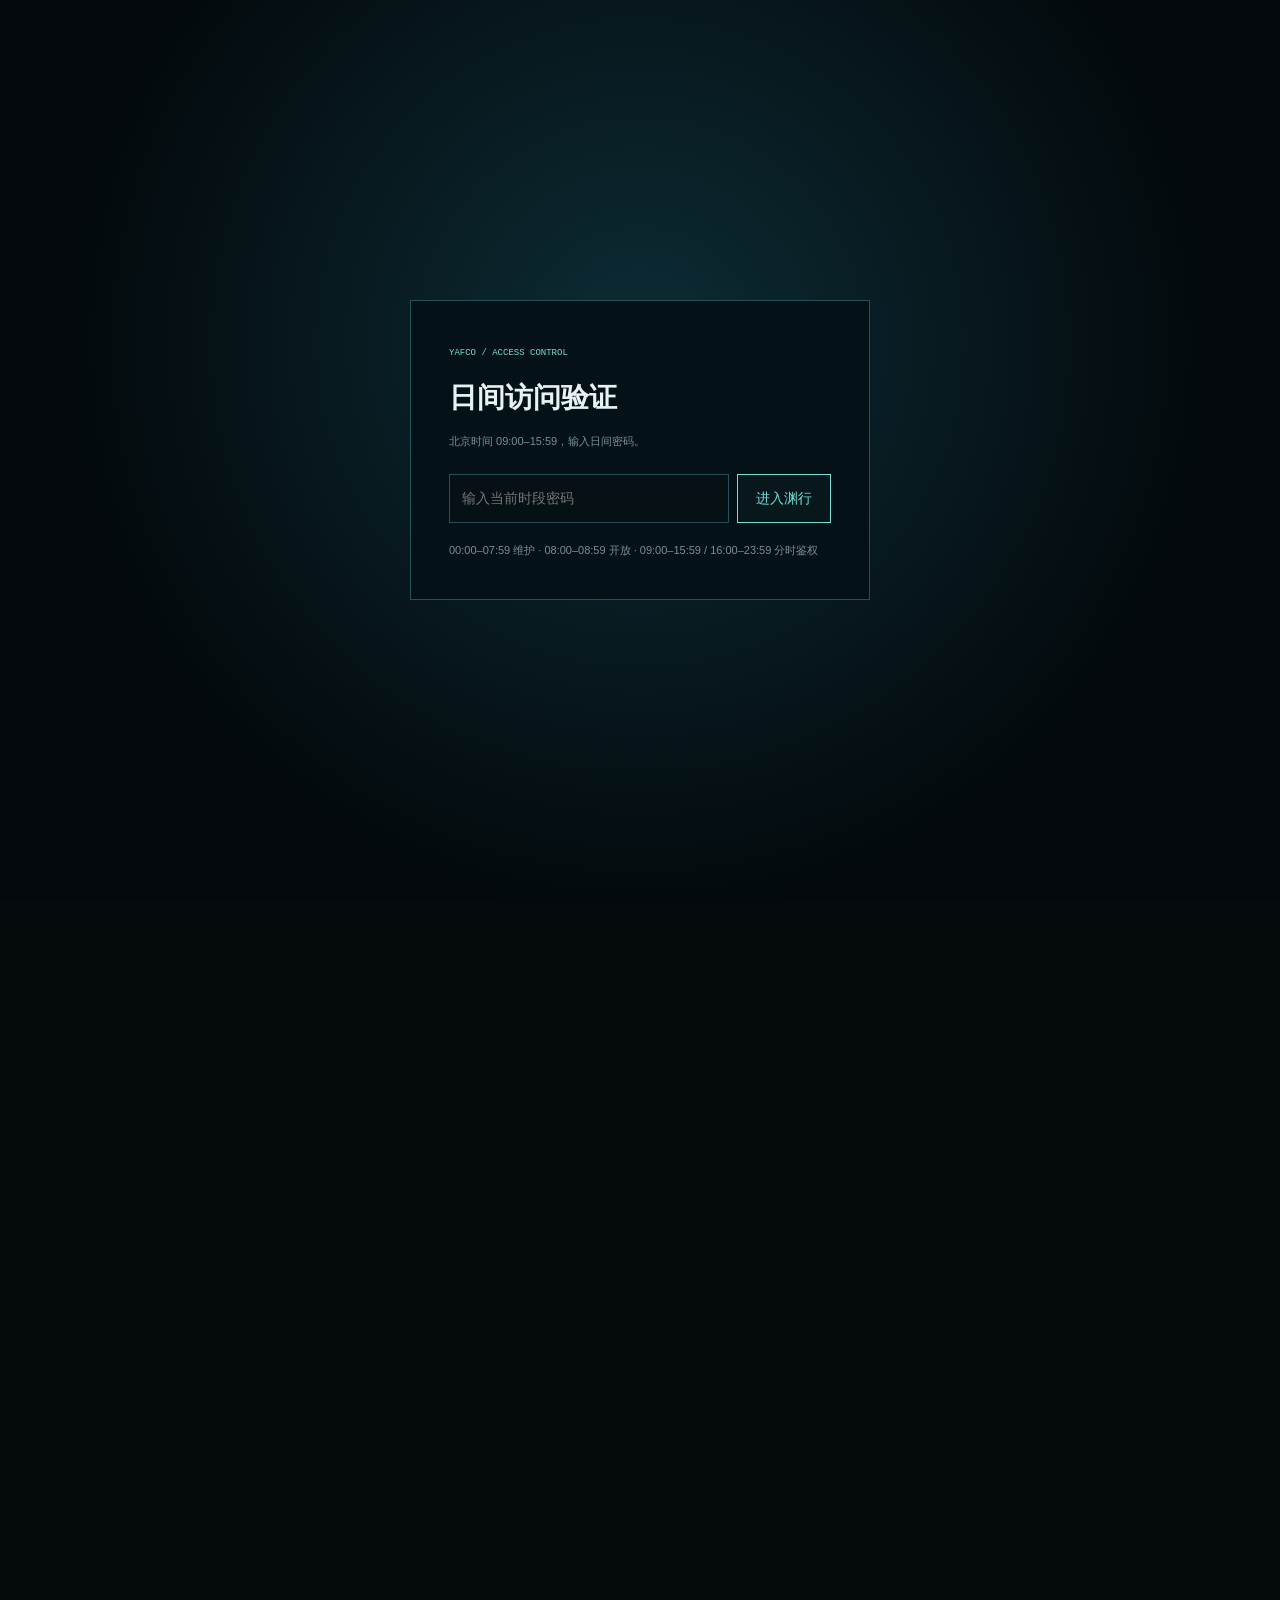
==== index.html @ 2656172b "新增海外MB升贴水折叠块(MB PREMIUM)" ====
<!doctype html>
<html lang="zh-CN">
<head>
  <meta charset="utf-8">
  <meta name="viewport" content="width=device-width, initial-scale=1, viewport-fit=cover">
  <meta name="theme-color" content="#071116">
  <meta name="mobile-web-app-capable" content="yes">
  <meta name="apple-mobile-web-app-capable" content="yes">
  <meta name="apple-mobile-web-app-status-bar-style" content="black-translucent">
  <meta name="apple-mobile-web-app-title" content="渊行">
  <meta name="robots" content="noindex,nofollow,noarchive,nosnippet,noimageindex">
  <meta name="referrer" content="no-referrer">
  <meta http-equiv="Content-Security-Policy" content="default-src 'self'; script-src 'self'; style-src 'self' 'unsafe-inline'; img-src 'self' data:; connect-src 'self'; object-src 'none'; base-uri 'none'; frame-ancestors 'none'; form-action 'self'; upgrade-insecure-requests">
  <meta name="description" content="全品种期货四框架技术决策平台：Ari 动量、缠论、MACD 多级别、江恩线。">
  <title>渊行 · 全品种期货四框架</title>
  <link rel="manifest" href="manifest.webmanifest">
  <link rel="icon" type="image/png" sizes="32x32" href="assets/favicon-32.png">
  <link rel="apple-touch-icon" sizes="180x180" href="assets/apple-touch-icon.png">
  <link rel="preload" href="assets/abyss-voyage-cover.png" as="image">
  <link rel="stylesheet" href="styles.css">
  <link rel="stylesheet" href="mobile.css">
  <link rel="stylesheet" href="styles.journal.css">
  <style>
    .data-badge{display:inline-flex;width:max-content;margin-top:10px;padding:3px 7px;border:1px solid;font:8px Consolas,monospace;letter-spacing:.08em}
    .data-badge.official{color:var(--green);border-color:rgba(71,193,146,.35)}
    .data-badge.proxy{color:var(--amber);border-color:rgba(219,186,107,.35)}
    .quality-warning{color:var(--amber)!important}
  </style>
</head>
<body>
  <section class="access-gate" id="accessGate" aria-live="polite">
    <div class="access-box">
      <span>YAFCO / ACCESS CONTROL</span>
      <h1 id="accessTitle">校验航行权限</h1>
      <p id="accessMessage">正在读取北京时间访问窗口……</p>
      <form id="accessForm" class="hidden" autocomplete="off"><input id="accessPassword" type="password" placeholder="输入当前时段密码" maxlength="32" required><button type="submit">进入渊行</button></form>
      <small id="accessSchedule">00:00–07:59 维护 · 08:00–08:59 开放 · 09:00–15:59 / 16:00–23:59 分时鉴权</small>
    </div>
  </section>
  <section class="cover" id="cover">
    <div class="cover-image"></div><div class="cover-vignette"></div><div class="cover-grid"></div>
    <nav class="cover-nav"><a class="identity" href="#cover"><i>Y</i><span>YAFCO / ABYSSAL NAVIGATION</span></a><div><span id="coverStatus">等待数据链路</span><span class="live-signal"></span></div></nav>
    <div class="cover-copy">
      <div class="archive-code">ARCHIVE // FTR-FOUR-FRAMEWORKS // 2026</div>
      <h1><span>渊行</span><small>全品种期货四框架决策平台</small></h1>
      <p>越过价格表面，向结构深处航行。<br>Ari 动量 · 缠论 · MACD 多级别 · 江恩线</p>
      <div class="cover-actions"><a class="enter-button" href="#market"><span>进入全市场雷达</span><b>↓</b></a><button id="coverRandom">随机探索一个品种</button></div>
    </div>
    
    <div class="cover-focus"><div class="cover-focus-title">今日重点关注 <em id="focusTime">—</em></div><div class="cover-focus-pool" id="focusPool"></div></div>
    <div class="depth-scale"><span>0m</span><i></i><span>−4,782m</span><i></i><span>ABYSS</span></div>
  </section>

  <main id="market">
    <header class="site-header">
      <a class="identity" href="#cover"><i><img src="assets/favicon-32.png" alt=""></i><span>渊行 / 期货四框架</span></a>
      <nav><a href="#radar">全市场雷达</a><a href="#detail">单品种档案</a><a href="#method">每周信息</a><a href="#" id="themeToggle" title="切换 深渊/手账 风格">🌿 手账风</a></nav>
      <div class="header-actions"><button class="acct-btn" id="acctBtn" type="button">登录 / 注册</button><button class="pos-btn hidden" id="posBtn" type="button">模拟持仓</button><button class="install-app hidden" id="installApp" type="button">安装 App</button><div class="header-state"><span class="live-signal"></span><b id="headerUpdated">载入中</b></div></div>
    </header>

    <section class="overview section" id="radar">
      <div class="section-kicker"><span>01</span><b>MARKET DESCENT RADAR</b></div>
      <div class="section-title"><div><h2>全市场下潜雷达</h2><p>77 个品种，同一把尺子扫描；强弱不是观点，是四框架共振后的相对位置。</p></div><div class="build-state" id="buildState">—</div></div>
      <div class="overview-grid">
        <article class="rank-panel bullish"><header><span>上行结构</span><b>共振最强</b></header><div id="bullRank" class="rank-list"></div></article>
        <article class="market-orbit"><div class="orbit-ring ring-a"></div><div class="orbit-ring ring-b"></div><div class="orbit-core"><span>市场中枢</span><b id="marketBalance">—</b><small id="marketBalanceText">计算中</small></div><div id="sectorDots"></div></article>
        <article class="rank-panel bearish"><header><span>下行结构</span><b>共振最弱</b></header><div id="bearRank" class="rank-list"></div></article>
      </div>
    </section>

    <section class="section" id="divlink">
      <div class="section-kicker"><span>02</span><b>EQUITY-COMMODITY LINKAGE</b></div>
      <details class="div-fold dark-panel" open><summary><span>EQUITY-COMMODITY</span><h3>股商联动热力图</h3><em id="divSummary">—</em></summary>
      <div class="div-chart" id="divChart"></div>
      <div class="div-board-head"><span>品种</span><span>商品20日</span><span>篮子20日</span><span>背离</span><span>读数</span></div>
      <div class="div-board" id="divBoard"></div></details>
    </section>
    <section class="scanner section" id="scanner">
      <div class="scanner-toolbar">
        <div class="search-box"><span>⌕</span><input id="searchInput" placeholder="搜索品种、代码、板块"></div>
        <div class="sector-filters" id="sectorFilters"></div>
        <label class="sort-select"><span>排序</span><select id="sortSelect"><option value="score-desc">共振由强到弱</option><option value="score-asc">共振由弱到强</option><option value="change-desc">涨幅由高到低</option><option value="change-asc">跌幅由高到低</option><option value="symbol">代码顺序</option></select></label>
      </div>
      <div class="scanner-summary"><span id="resultCount">—</span><div><button data-view="cards" class="active">卡片</button><button data-view="table">列表</button></div></div>
      <div id="productGrid" class="product-grid"></div>
      <div id="productTable" class="product-table hidden"></div>
    </section>

    <section class="detail section" id="detail">
      <div class="detail-empty" id="detailEmpty"><span>SELECT A NAVIGATION TARGET</span><h2>选择一个品种，打开深层结构档案</h2><p>从全市场雷达点击任意品种，查看四框架、K线、关键价位与双向条件。</p></div>
      <div class="detail-shell hidden" id="detailShell">
        <div class="detail-head">
          <div><div class="detail-code"><span id="detailSector">—</span><b id="detailContract">—</b></div><h2 id="detailName">—</h2><p id="detailSource">—</p></div>
          <div class="detail-price"><strong id="detailPrice">—</strong><span id="detailChange">—</span></div>
          <div class="detail-score"><span>四框架共振</span><b id="detailScore">—</b><em id="detailBias">—</em></div>
          <div class="paper-actions"><button id="paperLong" type="button">开模拟多</button><button id="paperShort" type="button">开模拟空</button></div><button class="close-detail" id="closeDetail">×</button>
        </div>
        <div class="detail-layout">
          <div class="detail-main">
            <article class="chart-panel dark-panel"><header><div><span>PRICE STRUCTURE</span><h3>价格结构航迹</h3></div><div class="chart-tabs" id="chartTabs"><button data-frame="W">周线</button><button data-frame="D" class="active">日线</button><button data-frame="60">60分钟</button><button data-frame="15">15分钟</button></div></header><div id="priceChart" class="price-chart"></div><div class="chart-legend"><span class="up">上涨</span><span class="down">下跌</span><span class="ma5">MA5</span><span class="ma20">MA20</span><span class="ma60">MA60</span></div></article>
            
            <article class="fundamental-card dark-panel hidden" id="fundamentalCard"><header><div><span>FUNDAMENTAL FOCUS</span><h3 id="fundamentalTitle">基本面主要矛盾</h3></div></header><p id="fundamentalThesis">—</p><div class="fund-body"><div class="fund-left"><div class="fundamental-metrics" id="fundamentalMetrics"></div></div><div class="fund-chart" id="fundChart"></div></div><a class="fundamental-link" id="fundamentalLink" href="#" target="_blank" rel="noopener">进入完整基本面框架 <b>↗</b></a></article>
            <details class="framework-fold dark-panel" id="frameworkFold"><summary><span>FOUR FRAMEWORKS</span><h3>四框架明细</h3><em class="fw-sum"><i>Ari <b id="fwAri">—</b></i><i>缠论 <b id="fwChan">—</b></i><i>MACD <b id="fwMacd">—</b></i><i>江恩 <b id="fwGann">—</b></i></em></summary><div class="framework-grid">
              <article class="framework-card" id="ariCard"><header><i>A</i><div><span>ARI MOMENTUM</span><h3>Ari 动量环境</h3></div><b id="ariTone">—</b></header><strong id="ariScore">—</strong><dl id="ariDetail"></dl></article>
              <article class="framework-card" id="chanCard"><header><i>缠</i><div><span>CHAN STRUCTURE</span><h3>缠论结构</h3></div><b id="chanTone">—</b></header><strong id="chanScore">—</strong><dl id="chanDetail"></dl></article>
              <article class="framework-card" id="macdCard"><header><i>M</i><div><span>MULTI-TIMEFRAME</span><h3>MACD 多级别</h3></div><b id="macdTone">—</b></header><strong id="macdScore">—</strong><dl id="macdDetail"></dl></article>
              <article class="framework-card" id="gannCard"><header><i>江</i><div><span>GANN NAVIGATION</span><h3>江恩线</h3></div><b id="gannTone">—</b></header><strong id="gannScore">—</strong><dl id="gannDetail"></dl></article>
            </div></details>
            <details class="equity-fold dark-panel" id="equityFold"><summary><span>EQUITY LINKAGE</span><h3>相关权益联动</h3><em id="equitySummary">—</em></summary><div id="equityBody"></div></details>
            <details class="survey-fold equity-fold dark-panel" id="surveyFold"><summary><span>FIELD SURVEY</span><h3>最新调研纪要及矛盾整理</h3><em id="surveySummary">—</em></summary><div id="surveyBody"></div></details>
            <details class="survey-fold equity-fold dark-panel" id="crossInsightFold"><summary><span>CROSS ASSET</span><h3>跨品种思考</h3><em id="crossInsightSummary">—</em></summary><div id="crossInsightBody"></div></details>
            <details class="survey-fold equity-fold dark-panel" id="premiumFold"><summary><span>MB PREMIUM</span><h3>海外MB升贴水</h3><em id="premiumSummary">—</em></summary><div id="premiumBody"></div></details>
            <details class="essay-fold dark-panel" id="essayFold"><summary><span>RUMOR MILL</span><h3>相关流言</h3><em id="essaySummary">—</em></summary><div id="essayBody"></div></details>
          </div>
          <aside class="decision-rail">
            <article class="strategy-switch dark-panel"><header><div><span>STRATEGY TIMEFRAME</span><h3 id="strategyHorizon">日线 · 波段</h3></div><small id="strategyQuality">默认日线</small></header><div class="chart-tabs" id="strategyTabs"><button data-frame="W">周线</button><button data-frame="D" class="active">日线</button><button data-frame="60">60分钟</button><button data-frame="15">15分钟</button></div></article>
            <article class="left-candidate dark-panel"><header><div><span>LEFT-SIDE WATCHLIST</span><h3>左侧备选机会</h3></div><small>候选 ≠ 确认</small></header><div class="left-candidate-grid"><section class="left-long"><b id="leftLongPriority">—</b><h4>支撑带试多</h4><strong id="leftLongZone">—</strong><p id="leftLongTrigger">—</p><dl id="leftLongDetail"></dl></section><section class="left-short"><b id="leftShortPriority">—</b><h4>压力带试空</h4><strong id="leftShortZone">—</strong><p id="leftShortTrigger">—</p><dl id="leftShortDetail"></dl></section></div><footer>仅在区间出现反转证据后轻仓试错，单笔风险不超过右侧确认仓位的 1/3。</footer></article>
            <details class="decision-card long-card route-fold"><summary><span class="route-tag">LONG ROUTE</span><b id="longPriority" class="route-pri">—</b><h3>做多航线</h3><p id="longTrigger">—</p></summary><dl id="longDetail"></dl><small id="longConfirm">—</small></details>
            <details class="decision-card short-card route-fold"><summary><span class="route-tag">SHORT ROUTE</span><b id="shortPriority" class="route-pri">—</b><h3>做空航线</h3><p id="shortTrigger">—</p></summary><dl id="shortDetail"></dl><small id="shortConfirm">—</small></details>
            
            <article class="levels-card dark-panel"><header><span>DEPTH MARKERS</span><h3>关键深度标尺</h3></header><div id="levelMap"></div></article>
            <article class="truth-card dark-panel"><header><span>SEAT WATCH</span><h3>持仓分析</h3></header><div id="seatRows"></div><div id="seatVol" class="seat-vol">—</div><p class="seat-note" id="truthNote">—</p></article>
          </aside>
        </div>
      </div>
    </section>

    <section class="method section" id="method"><div class="section-kicker"><span>03</span><b>WEEKLY SCAN · 每周信息扫描</b></div><div class="section-title"><div><h2>近一周市场信息与小作文</h2><p>来自目录树数据源网站与公开检索的每周精选；点击卡片看原文。</p></div><div class="build-state" id="newsTime">—</div></div><div class="news-grid" id="newsGrid"></div><div class="provenance"><p>数据由知几「观」API 提供，GitHub Actions 构建为静态快照。密钥只存在于仓库 Secret，不进入浏览器或发布文件。</p><p>当前接口没有交易所会员席位排名：网站明确留空，绝不生成模拟席位。程序化技术分析属于概率信号，不构成投资建议。</p></div></section>
    <section class="macro section" id="macro"><div class="section-kicker"><span>04</span><b>LATEST MACRO RELEASE</b></div><div class="section-title"><div><h2>宏观落地快报</h2><p>只保留当前最新、最重要的一条数据或新闻。</p></div><div class="build-state" id="macroTime">—</div></div><article class="macro-card dark-panel"><header><div><span id="macroStance">—</span><h3 id="macroTitle">载入中</h3></div><small id="macroVerify">—</small></header><p id="macroConclusion">—</p><div class="macro-metrics" id="macroMetrics"></div><div class="macro-grid"><section><h4>资产传导</h4><div id="macroTransmission"></div></section><section><h4>下一验证节点</h4><div id="macroNext"></div></section></div><footer id="macroSources"></footer></article></section>
  </main>
  <footer><a class="identity" href="#cover"><i>Y</i><span>渊行 / ABYSSAL NAVIGATION</span></a><p>越过价格表面，向结构深处航行。</p><span id="footerUpdated">—</span></footer>
  <div class="loading-screen" id="loadingScreen"><div class="sonar"><i></i></div><span>建立全市场数据链路</span></div>
  <div class="toast" id="toast"></div>
  <nav class="mobile-nav" aria-label="手机端主导航"><a href="#radar"><span>⌁</span><b>雷达</b></a><a href="#scanner"><span>⌕</span><b>品种</b></a><a href="#detail"><span>◇</span><b>档案</b></a><a href="#method"><span>四</span><b>框架</b></a></nav>
  <div class="acct-modal hidden" id="acctModal"><div class="acct-box">
<h3>手机号登录 / 注册</h3><p>未注册的手机号将自动创建账号</p>
<input id="acctPhone" placeholder="手机号" maxlength="11" inputmode="numeric">
<input id="acctPass" type="password" placeholder="密码（至少 6 位）" maxlength="32">
<input id="acctName" placeholder="昵称（注册时填，可留空）" maxlength="24">
<div class="acct-err" id="acctError"></div>
<div class="acct-actions"><button id="acctEnter" type="button">进入</button><button id="acctCancel" type="button">取消</button></div>
<small>已有账户的用户名密码体系与访问时段门禁互相独立。</small>
<button class="acct-logout" id="acctLogoutBtn" type="button">退出当前账号</button>
</div></div>
<div class="pos-panel hidden" id="posPanel"><header><h3>模拟持仓</h3><button id="posClose" type="button">×</button></header><div id="posBody"></div></div>
<script src="auth.js"></script>
<script src="account.js"></script>
  <script src="app.js"></script>
</body>
</html>
---- styles.css ----
:root{--abyss:#050a0d;--deep:#071116;--panel:#0b181e;--panel2:#0e2027;--line:#17333d;--line2:#24505a;--text:#e8f2f2;--muted:#789198;--cyan:#71ddd5;--cyan2:#22a9a5;--ice:#b9fff4;--amber:#dfb364;--red:#e5676f;--green:#57d6a5;--blue:#63a9c4;--shadow:0 20px 70px rgba(0,0,0,.42)}
*{box-sizing:border-box}html{scroll-behavior:smooth}body{margin:0;background:var(--abyss);color:var(--text);font:14px/1.65 "Microsoft YaHei","PingFang SC",Arial,sans-serif;overflow-x:hidden}button,input,select{font:inherit}button,a{color:inherit}a{text-decoration:none}.hidden{display:none!important}
.cover{position:relative;height:100vh;min-height:700px;isolation:isolate;overflow:hidden;background:#061015}.cover-image{position:absolute;inset:0;z-index:-4;background:url("assets/abyss-voyage-cover.png") center/cover no-repeat;transform:scale(1.015)}.cover-vignette{position:absolute;inset:0;z-index:-3;background:linear-gradient(90deg,rgba(2,7,10,.9) 0%,rgba(2,7,10,.6) 36%,rgba(2,7,10,.08) 70%),linear-gradient(0deg,rgba(3,9,12,.95),transparent 42%),radial-gradient(circle at 72% 45%,transparent 0,rgba(0,7,10,.14) 48%,rgba(0,3,5,.58) 100%)}.cover-grid{position:absolute;inset:0;z-index:-2;opacity:.18;background-image:linear-gradient(rgba(113,221,213,.12) 1px,transparent 1px),linear-gradient(90deg,rgba(113,221,213,.08) 1px,transparent 1px);background-size:80px 80px;mask-image:linear-gradient(90deg,#000,transparent 72%)}.cover-grid:after{content:"";position:absolute;left:4.4vw;top:17vh;width:1px;height:56vh;background:linear-gradient(transparent,var(--cyan),transparent);box-shadow:12vw 0 rgba(113,221,213,.12),24vw 0 rgba(113,221,213,.08)}
.cover-nav,.site-header{height:74px;display:flex;align-items:center;justify-content:space-between;padding:0 clamp(24px,4.4vw,76px);border-bottom:1px solid rgba(113,221,213,.18);letter-spacing:.08em}.cover-nav{position:absolute;left:0;right:0;top:0}.identity{display:flex;align-items:center;gap:11px;font-size:11px;color:#b4c6c8}.identity i{display:grid;place-items:center;width:31px;height:31px;border:1px solid var(--cyan);font-style:normal;font-weight:900;color:var(--cyan);clip-path:polygon(12% 0,100% 0,100% 88%,88% 100%,0 100%,0 12%)}.cover-nav>div{display:flex;align-items:center;gap:10px;color:#9ab2b7;font-size:11px}.live-signal{display:inline-block;width:7px;height:7px;border-radius:50%;background:var(--cyan);box-shadow:0 0 0 4px rgba(113,221,213,.1),0 0 16px var(--cyan);animation:pulse 2s infinite}@keyframes pulse{50%{opacity:.45;box-shadow:0 0 0 8px transparent}}
.cover-copy{position:absolute;left:clamp(24px,7.5vw,130px);top:50%;transform:translateY(-47%);max-width:680px}.archive-code{display:flex;align-items:center;gap:12px;color:var(--cyan);font:11px/1.4 Consolas,monospace;letter-spacing:.16em}.archive-code:before{content:"";width:42px;height:1px;background:var(--cyan)}.cover-copy h1{margin:22px 0 18px;display:flex;flex-direction:column}.cover-copy h1>span{font:700 clamp(74px,9.3vw,158px)/.9 "Microsoft YaHei";letter-spacing:.08em;text-shadow:0 4px 35px rgba(0,0,0,.7)}.cover-copy h1 small{margin-top:18px;font-size:clamp(18px,2vw,31px);font-weight:300;letter-spacing:.22em;color:#d6e7e8}.cover-copy p{font-size:15px;color:#a3b8bc;letter-spacing:.12em}.cover-actions{display:flex;gap:12px;margin-top:35px}.enter-button,.cover-actions button{height:48px;padding:0 21px;border:1px solid rgba(113,221,213,.55);background:rgba(7,23,28,.52);backdrop-filter:blur(8px);cursor:pointer}.enter-button{display:flex;align-items:center;gap:34px;color:var(--ice);clip-path:polygon(0 0,calc(100% - 13px) 0,100% 13px,100% 100%,0 100%)}.enter-button b{font-size:18px;color:var(--cyan)}.cover-actions button{color:#8fa7ab;border-color:rgba(120,145,152,.35)}.cover-actions button:hover,.enter-button:hover{background:rgba(22,69,76,.44);color:#fff}
.cover-meta{position:absolute;left:clamp(24px,4.4vw,76px);right:clamp(24px,4.4vw,76px);bottom:31px;display:flex;gap:1px;border-top:1px solid rgba(113,221,213,.17)}.cover-meta div{min-width:150px;padding:15px 30px 0 0}.cover-meta span{display:block;color:#647c82;font:10px Consolas,monospace;letter-spacing:.1em}.cover-meta b{color:#b8ced0;font-size:13px}.depth-scale{position:absolute;right:24px;top:25%;height:48%;display:flex;flex-direction:column;align-items:center;justify-content:space-between;color:#668087;font:9px Consolas,monospace;writing-mode:vertical-rl}.depth-scale i{width:1px;flex:1;margin:9px 0;background:linear-gradient(var(--cyan),rgba(113,221,213,.08))}
main{position:relative;background:radial-gradient(circle at 50% 0,#0b2027 0,#061014 28%,#050a0d 64%)}.site-header{position:sticky;top:0;z-index:20;height:64px;background:rgba(5,12,15,.86);backdrop-filter:blur(16px);padding:0 clamp(18px,3.5vw,60px)}.site-header nav{display:flex;height:100%;gap:35px}.site-header nav a{display:flex;align-items:center;color:#789197;font-size:11px;letter-spacing:.08em;border-bottom:1px solid transparent}.site-header nav a:hover{color:var(--cyan);border-bottom-color:var(--cyan)}.header-state{display:flex;align-items:center;gap:9px;color:#6d858b;font-size:10px}.section{max-width:1760px;margin:auto;padding:90px clamp(20px,4.3vw,74px)}.section-kicker{display:flex;align-items:center;gap:12px;color:var(--cyan);font:10px Consolas,monospace;letter-spacing:.18em}.section-kicker span{display:grid;place-items:center;width:29px;height:24px;border:1px solid var(--line2)}.section-title{display:flex;justify-content:space-between;align-items:flex-end;margin:18px 0 34px}.section-title h2{margin:0 0 7px;font-size:clamp(28px,3.2vw,50px);font-weight:400;letter-spacing:.08em}.section-title p{margin:0;color:var(--muted)}.build-state{color:#70878d;font:10px/1.5 Consolas,monospace;text-align:right}
.overview-grid{display:grid;grid-template-columns:minmax(240px,1fr) minmax(300px,1.3fr) minmax(240px,1fr);gap:18px;align-items:stretch}.rank-panel,.dark-panel{border:1px solid var(--line);background:linear-gradient(150deg,rgba(12,29,35,.95),rgba(5,14,18,.92));box-shadow:var(--shadow)}.rank-panel{min-height:360px;padding:20px}.rank-panel header{display:flex;justify-content:space-between;border-bottom:1px solid var(--line);padding-bottom:13px;margin-bottom:8px}.rank-panel header span{font-size:17px}.rank-panel header b{font:9px Consolas,monospace;color:var(--muted);letter-spacing:.13em}.bullish header span{color:var(--green)}.bearish header span{color:var(--red)}.rank-item{display:grid;grid-template-columns:32px 1fr auto;gap:10px;align-items:center;padding:12px 3px;border-bottom:1px solid rgba(23,51,61,.58);cursor:pointer}.rank-item:hover{background:rgba(113,221,213,.04)}.rank-item>i{font:italic 12px Georgia;color:#536c72}.rank-item b{font-size:13px}.rank-item small{display:block;color:var(--muted);font-size:9px}.rank-item>span{font:700 15px Consolas,monospace}.market-orbit{position:relative;display:grid;place-items:center;min-height:360px;overflow:hidden;border:1px solid rgba(36,80,90,.6);background:radial-gradient(circle,#0c2730 0,#07151a 42%,#061014 70%)}.market-orbit:after,.market-orbit:before{content:"";position:absolute;inset:50% auto auto 0;width:100%;height:1px;background:rgba(113,221,213,.08)}.market-orbit:before{transform:rotate(90deg)}.orbit-ring{position:absolute;border:1px solid rgba(113,221,213,.15);border-radius:50%}.ring-a{width:290px;height:290px}.ring-b{width:190px;height:190px;border-style:dashed;animation:rotate 30s linear infinite}@keyframes rotate{to{transform:rotate(360deg)}}.orbit-core{position:relative;z-index:2;display:flex;flex-direction:column;align-items:center}.orbit-core span,.orbit-core small{color:var(--muted);font:9px Consolas,monospace;letter-spacing:.12em}.orbit-core b{font:400 45px/1.2 Consolas;color:var(--ice)}.sector-dot{position:absolute;z-index:3;width:8px;height:8px;border:1px solid var(--cyan);background:#071419;border-radius:50%;box-shadow:0 0 10px rgba(113,221,213,.45)}.sector-dot span{position:absolute;left:13px;top:-5px;white-space:nowrap;color:#6f898e;font:9px Consolas,monospace}
.scanner{padding-top:10px}.scanner-toolbar{display:flex;gap:12px;align-items:center;padding:14px;border:1px solid var(--line);background:#071419;position:sticky;top:76px;z-index:12}.search-box{display:flex;align-items:center;gap:8px;width:min(310px,28vw);padding:0 11px;border-right:1px solid var(--line)}.search-box span{color:var(--cyan);font-size:20px}.search-box input{width:100%;height:36px;border:0;outline:0;background:transparent;color:var(--text)}.sector-filters{display:flex;gap:5px;flex-wrap:wrap;flex:1}.sector-filters button,.scanner-summary button,.chart-tabs button{border:1px solid transparent;background:transparent;color:#6f858b;padding:6px 10px;cursor:pointer;font-size:11px}.sector-filters button.active,.sector-filters button:hover,.scanner-summary button.active,.chart-tabs button.active{border-color:var(--line2);color:var(--cyan);background:rgba(113,221,213,.05)}.sort-select{display:flex;align-items:center;gap:7px;color:var(--muted);font-size:10px}.sort-select select{height:34px;background:#09191e;color:#bfd0d2;border:1px solid var(--line);padding:0 8px;outline:0}.scanner-summary{display:flex;justify-content:space-between;align-items:center;color:#738a90;padding:17px 2px 10px}.product-grid{display:grid;grid-template-columns:repeat(6,minmax(160px,1fr));gap:8px}.product-card{position:relative;min-height:168px;padding:15px;border:1px solid var(--line);background:linear-gradient(150deg,#0b1a20,#071217);cursor:pointer;overflow:hidden;transition:.2s}.product-card:before{content:"";position:absolute;left:0;top:0;width:2px;height:100%;background:#526f76}.product-card.up:before{background:var(--green)}.product-card.down:before{background:var(--red)}.product-card:hover{transform:translateY(-3px);border-color:#2d6570;background:#0d2027;box-shadow:0 12px 32px rgba(0,0,0,.32)}.product-card header{display:flex;justify-content:space-between}.product-card header b{font-size:20px;letter-spacing:.04em}.product-card header span{color:#5e777d;font:9px Consolas,monospace}.product-card h3{margin:14px 0 2px;font-size:14px}.product-card .price{display:flex;align-items:baseline;justify-content:space-between}.product-card .price b{font:18px Consolas,monospace}.product-card .price span{font:11px Consolas,monospace}.product-card footer{position:absolute;left:15px;right:15px;bottom:12px;display:flex;justify-content:space-between;padding-top:8px;border-top:1px solid rgba(23,51,61,.6);color:#6d858a;font-size:9px}.product-card footer b{font:14px Consolas,monospace}.product-table{border:1px solid var(--line)}.table-row{display:grid;grid-template-columns:70px 1.3fr 1fr 1fr 1fr 1fr 1fr;gap:10px;align-items:center;min-height:46px;padding:0 14px;border-bottom:1px solid rgba(23,51,61,.58);cursor:pointer;font-size:11px}.table-row:hover{background:#0b1c22}.table-head{color:#61797f;background:#081419;cursor:default}.table-row b{font-size:12px}.tone-up{color:var(--green)!important}.tone-down{color:var(--red)!important}.tone-neutral{color:var(--amber)!important}
.detail{padding-top:80px}.detail-empty{min-height:330px;display:flex;flex-direction:column;align-items:center;justify-content:center;border:1px dashed var(--line2);background:radial-gradient(circle at center,rgba(14,45,52,.45),rgba(5,12,15,.3));text-align:center}.detail-empty>span{color:var(--cyan);font:10px Consolas,monospace;letter-spacing:.18em}.detail-empty h2{font-size:28px;font-weight:400;margin:14px 0 5px}.detail-empty p{color:var(--muted)}.detail-shell{border-top:1px solid var(--line2)}.detail-head{position:relative;display:grid;grid-template-columns:1fr auto auto;gap:38px;align-items:center;padding:26px 38px;background:#08151a;border:1px solid var(--line);border-top:0}.detail-code{display:flex;gap:8px;color:#769096;font:9px Consolas,monospace;letter-spacing:.08em}.detail-code b{color:var(--cyan)}.detail-head h2{font-size:32px;margin:6px 0 0;font-weight:400}.detail-head p{color:#627b81;font-size:10px}.detail-price{display:flex;flex-direction:column;align-items:flex-end}.detail-price strong{font:36px Consolas,monospace}.detail-price span{font:13px Consolas,monospace}.detail-score{min-width:130px;padding-left:25px;border-left:1px solid var(--line)}.detail-score span{display:block;color:var(--muted);font-size:9px}.detail-score b{font:30px Consolas,monospace}.detail-score em{display:block;font-style:normal}.close-detail{position:absolute;right:8px;top:7px;border:0;background:transparent;color:#547078;font-size:22px;cursor:pointer}.detail-layout{display:grid;grid-template-columns:minmax(0,1.6fr) minmax(350px,.65fr);gap:10px;margin-top:10px}.detail-main,.decision-rail{display:flex;flex-direction:column;gap:10px}.chart-panel{padding:17px}.chart-panel>header,.levels-card header,.truth-card header{display:flex;justify-content:space-between;align-items:center;margin-bottom:12px}.chart-panel header span,.levels-card header span,.truth-card header span,.framework-card header span,.decision-card header span{color:#5f7c82;font:8px Consolas,monospace;letter-spacing:.14em}.chart-panel h3,.levels-card h3,.truth-card h3{margin:2px 0 0;font-size:15px}.price-chart{height:420px;background:#061116;border:1px solid #112a32}.price-chart svg{width:100%;height:100%;display:block}.chart-legend{display:flex;gap:18px;justify-content:center;margin-top:9px;font-size:9px}.chart-legend span:before{content:"";display:inline-block;width:16px;height:2px;background:currentColor;margin-right:5px;vertical-align:middle}.chart-legend .ma5{color:#dbba6b}.chart-legend .ma20{color:#63a9c4}.chart-legend .ma60{color:#9b86bc}.framework-grid{display:grid;grid-template-columns:1fr 1fr;gap:10px}.framework-card{position:relative;padding:16px;background:#08161b;border:1px solid var(--line);min-height:220px}.framework-card:after{content:"";position:absolute;top:0;left:0;width:42%;height:1px;background:var(--cyan)}.framework-card header{display:flex;gap:10px;align-items:center}.framework-card header i{display:grid;place-items:center;width:34px;height:34px;border:1px solid var(--line2);font-style:normal;color:var(--cyan)}.framework-card header h3{margin:1px 0 0;font-size:14px}.framework-card header>b{margin-left:auto;font-size:10px}.framework-card>strong{display:block;margin:14px 0 10px;font:28px Consolas,monospace}.framework-card dl,.decision-card dl{display:grid;grid-template-columns:auto 1fr;gap:5px 12px;margin:0;font-size:10px}.framework-card dt,.decision-card dt{color:#688087}.framework-card dd,.decision-card dd{margin:0;text-align:right}.decision-card,.levels-card,.truth-card{padding:18px;border:1px solid var(--line);background:#08161b}.decision-card header{display:flex;justify-content:space-between}.decision-card h3{font-size:20px;margin:13px 0 7px}.decision-card>p{font-weight:700;padding:10px;background:#061116;border-left:2px solid currentColor}.decision-card small{display:block;color:var(--amber);margin-top:12px}.long-card{color:var(--green)}.long-card dl,.long-card h3,.short-card dl,.short-card h3{color:var(--text)}.short-card{color:var(--red)}.level-item{display:grid;grid-template-columns:48px 1fr 84px;gap:8px;align-items:center;margin:9px 0;color:#688187;font-size:9px}.level-track{height:3px;background:#15323a}.level-track i{display:block;height:100%;background:var(--cyan)}.level-item b{text-align:right;color:#c4d8da;font:12px Consolas,monospace}.truth-card>p{padding:10px;border:1px dashed #254751;color:#6e898e;font-size:10px}.truth-card>div{display:flex;justify-content:space-between;border-top:1px solid var(--line);padding:8px 0;font-size:10px}.truth-card>div b{font:12px Consolas,monospace}
.method{border-top:1px solid var(--line);border-bottom:1px solid var(--line);background:#061014}.method-grid{display:grid;grid-template-columns:repeat(4,1fr);gap:1px;margin-top:26px;background:var(--line)}.method-grid article{min-height:230px;padding:26px;background:#08161b}.method-grid span{color:var(--cyan);font:9px Consolas,monospace}.method-grid h3{font-size:17px;margin:19px 0 11px}.method-grid p{color:#799096;font-size:11px}.provenance{display:grid;grid-template-columns:1fr 1fr;gap:35px;margin-top:26px;color:#637c82;font-size:10px}body>footer{display:flex;align-items:center;justify-content:space-between;min-height:120px;padding:0 clamp(20px,4.3vw,74px);color:#566d72;font-size:10px}body>footer p{letter-spacing:.13em}.loading-screen{position:fixed;inset:0;z-index:100;display:flex;flex-direction:column;align-items:center;justify-content:center;background:#040a0c;transition:.7s}.loading-screen.done{opacity:0;pointer-events:none}.sonar{display:grid;place-items:center;width:90px;height:90px;border:1px solid var(--line2);border-radius:50%;margin-bottom:17px}.sonar:before,.sonar:after{content:"";position:absolute;width:50px;height:50px;border:1px solid rgba(113,221,213,.25);border-radius:50%;animation:sonar 2s infinite}.sonar:after{animation-delay:1s}.sonar i{width:6px;height:6px;border-radius:50%;background:var(--cyan);box-shadow:0 0 16px var(--cyan)}@keyframes sonar{to{width:140px;height:140px;opacity:0}}.loading-screen>span{color:#6f888e;font:9px Consolas,monospace;letter-spacing:.16em}.toast{position:fixed;z-index:90;right:25px;bottom:25px;max-width:390px;padding:12px 16px;background:#0c2026;border:1px solid var(--line2);color:#b7cbce;box-shadow:var(--shadow);opacity:0;transform:translateY(18px);transition:.2s;pointer-events:none}.toast.show{opacity:1;transform:none}
@media(max-width:1320px){.product-grid{grid-template-columns:repeat(4,1fr)}.overview-grid{grid-template-columns:1fr 1fr}.market-orbit{grid-row:1/3;grid-column:2}.detail-layout{grid-template-columns:1fr}.decision-rail{display:grid;grid-template-columns:1fr 1fr}.method-grid{grid-template-columns:1fr 1fr}}
@media(max-width:800px){.cover-copy{top:43%;left:24px;right:24px}.cover-copy h1>span{font-size:70px}.cover-copy h1 small{font-size:16px;letter-spacing:.1em}.cover-actions{flex-direction:column;align-items:flex-start}.cover-meta{gap:15px}.cover-meta div{min-width:auto;padding-right:0}.depth-scale,.site-header nav{display:none}.site-header{padding:0 16px}.section{padding:65px 14px}.section-title{align-items:flex-start;flex-direction:column}.overview-grid{display:flex;flex-direction:column}.market-orbit{min-height:300px}.scanner-toolbar{position:static;flex-direction:column;align-items:stretch}.search-box{width:100%;border:0;border-bottom:1px solid var(--line)}.sort-select{justify-content:space-between}.product-grid{grid-template-columns:1fr 1fr}.framework-grid,.decision-rail,.method-grid,.provenance{grid-template-columns:1fr}.detail-head{grid-template-columns:1fr 1fr;padding:20px}.detail-head>div:first-child{grid-column:1/-1}.detail-score{padding-left:12px}.price-chart{height:320px}.table-row{grid-template-columns:58px 1fr 1fr 1fr}.table-row>*:nth-child(n+5){display:none}body>footer{flex-direction:column;justify-content:center;gap:10px;text-align:center}}
@media(max-width:480px){.product-grid{grid-template-columns:1fr}.cover-meta div:nth-child(3){display:none}.cover-actions button{display:none}.overview{padding-top:55px}.detail-head{display:flex;flex-direction:column;align-items:flex-start}.detail-price{align-items:flex-start}.detail-score{border:0;padding:0}.framework-grid{display:flex;flex-direction:column}}
.fundamental-card{padding:18px}.fundamental-card header span{color:#5f7c82;font:8px Consolas,monospace;letter-spacing:.14em}.fundamental-card h3{margin:2px 0 0;font-size:15px}.fundamental-card>p{margin:14px 0;padding:11px 12px;border-left:2px solid var(--cyan);background:#061116;color:#d9e7e8;font-size:12px}.fundamental-metrics{display:grid;gap:1px;background:var(--line)}.fundamental-metric{display:grid;grid-template-columns:1fr auto;gap:12px;align-items:center;padding:10px;background:#08161b}.fundamental-metric b,.fundamental-metric small{display:block}.fundamental-metric b{font-size:11px}.fundamental-metric small{color:#678087;font-size:8px}.fundamental-metric>span{text-align:right;color:var(--ice);font:11px Consolas,monospace}.fundamental-metric>span small{margin-top:2px}.fundamental-link{display:flex;justify-content:space-between;margin-top:13px;padding-top:11px;border-top:1px solid var(--line);color:var(--cyan);font-size:10px}.fundamental-link:hover{color:var(--ice)}
.access-locked body{overflow:hidden}.access-locked body>:not(.access-gate){visibility:hidden}.access-gate{position:fixed;inset:0;z-index:1000;display:grid;place-items:center;background:radial-gradient(circle at 50% 38%,#0d2c35,#03090c 68%);transition:.35s}.access-gate.unlocked{opacity:0;pointer-events:none}.access-box{width:min(460px,calc(100vw - 32px));padding:38px;border:1px solid var(--line2);background:rgba(5,17,22,.96)}.access-box>span{color:var(--cyan);font:9px Consolas,monospace}.access-box h1{margin:13px 0 7px;font-size:28px}.access-box p,.access-box small{color:#769096;font-size:11px}.access-box form{display:flex;gap:8px;margin:24px 0 15px}.access-box input{flex:1;padding:12px;border:1px solid var(--line2);background:#061116;color:var(--ice)}.access-box button{padding:0 18px;border:1px solid var(--cyan);background:#07171c;color:var(--cyan)}.strategy-switch{padding:15px 18px}.strategy-switch header{display:flex;justify-content:space-between}.strategy-switch h3{margin:3px 0;font-size:14px}.strategy-switch small{color:var(--amber);font-size:8px}.strategy-switch .chart-tabs{display:grid;grid-template-columns:repeat(4,1fr)}.macro-card{padding:24px}.macro-card>header{display:flex;justify-content:space-between}.macro-card h3{margin:4px 0;font-size:24px}.macro-card>p{padding:15px;border-left:2px solid var(--cyan);background:#061116}.macro-metrics{display:grid;grid-template-columns:repeat(4,1fr);gap:1px;background:var(--line)}.macro-metrics>div,.macro-grid>section{padding:14px;background:#08161b}.macro-metrics span,.macro-metrics small,.macro-grid span{display:block;color:#698188;font-size:9px}.macro-metrics b{display:block;margin:6px 0;font:20px Consolas,monospace}.macro-grid{display:grid;grid-template-columns:1fr 1fr;gap:10px;margin-top:10px}.macro-grid p{margin:0;padding:9px 0;border-top:1px solid var(--line)}.macro-card footer{display:flex;gap:18px;margin-top:14px}.macro-card footer a{color:var(--cyan);font-size:9px}

/* 每日选品（cover 面板，2026-08-13） */
.daily-picks{position:absolute;z-index:3;right:clamp(20px,4.5vw,84px);top:50%;transform:translateY(-50%);width:min(420px,34vw);display:grid;grid-template-columns:1fr;gap:12px;padding:16px 18px;background:rgba(8,22,27,.72);border:1px solid var(--line);border-radius:14px;backdrop-filter:blur(6px)}
.picks-col header{display:flex;justify-content:space-between;align-items:center;margin-bottom:8px;padding-bottom:6px;border-bottom:1px solid var(--line);font-size:11px;color:var(--cyan);letter-spacing:.08em}
.picks-col header b{color:var(--muted);font-weight:400;font-size:9px}
.pick-item{display:grid;grid-template-columns:1fr auto;gap:2px 10px;align-items:center;margin:6px 0;padding:8px 10px;background:var(--panel);border:1px solid var(--line);border-radius:8px;cursor:pointer;transition:.18s}
.pick-item:hover{border-color:var(--cyan2);transform:translateY(-1px)}
.pick-item b{font-size:13px;color:var(--text)}
.pick-item small{grid-column:1/-1;color:var(--muted);font-size:9.5px}
.pick-item .pick-score{font-size:13px;font-weight:700}
@media (max-width:900px){.cover{height:auto;min-height:100vh;overflow:visible}.daily-picks{position:static;transform:none;width:auto;margin:18px 16px}}

/* 供需主要矛盾卡（宽版，2026-08-13：左文右图） */
.fundamental-card{margin-top:14px}
.fund-body{display:grid;grid-template-columns:minmax(240px,5fr) minmax(300px,7fr);gap:16px;align-items:start;margin-top:10px}
.fund-chart svg{width:100%;height:auto;display:block}
.fund-legend{display:flex;gap:12px;justify-content:center;font-size:9px;color:var(--muted)}
.fund-legend em{font-style:normal;margin-left:auto}
.fund-nochart{padding:24px 0;text-align:center;color:var(--muted);font-size:11px}
@media (max-width:900px){.fund-body{grid-template-columns:1fr}}

/* 每周信息扫描（2026-08-13） */
.news-grid{display:grid;grid-template-columns:repeat(auto-fill,minmax(320px,1fr));gap:14px;margin-top:18px}
.news-card{display:block;padding:16px 18px;background:var(--panel);border:1px solid var(--line);border-radius:10px;color:var(--text);text-decoration:none;transition:.18s}
.news-card:hover{border-color:var(--cyan2);transform:translateY(-2px)}
.news-card header{display:flex;gap:8px;align-items:center;font-size:9px;color:var(--muted)}
.news-sector{background:var(--cyan2);color:#04191b;padding:1px 7px;border-radius:999px;font-weight:700}
.news-tag{border:1px solid var(--line2);padding:0 6px;border-radius:999px;color:var(--cyan)}
.news-card header small{margin-left:auto}
.news-card h4{margin:8px 0 6px;font-size:14px;color:var(--text)}
.news-card p{font-size:11px;color:var(--muted);line-height:1.6}
.news-card footer{margin-top:8px;font-size:9.5px;color:var(--cyan)}

/* 持仓分析卡（2026-08-13） */
.seat-row{display:grid;grid-template-columns:1fr auto auto;gap:10px;align-items:center;padding:8px 0;border-bottom:1px solid var(--line)}
.seat-row b{font-size:12px;color:var(--text)}
.seat-row small{display:block;color:var(--muted);font-size:9px}
.seat-row span{text-align:right;font-size:13px}
.seat-spark{width:84px;height:20px}
.seat-vol{margin-top:10px;padding-top:8px;border-top:1px dashed var(--line);font-size:10.5px;color:var(--cyan)}
.seat-note{margin-top:8px;font-size:9px;color:var(--muted)}
.seat-empty{padding:10px 0;color:var(--muted);font-size:11px}

/* 品种小作文（星球纪要，2026-08-14） */
.essay-list{margin-top:12px}
.essay-title{font-size:11px;color:var(--muted);letter-spacing:.08em;margin-bottom:6px;border-top:1px dashed var(--line);padding-top:10px}
.essay-item{display:block;padding:9px 11px;margin:6px 0;background:var(--panel2);border:1px solid var(--line);border-radius:8px;color:var(--text);text-decoration:none;transition:.15s}
.essay-item:hover{border-color:var(--cyan2)}
.essay-item small{color:var(--muted);font-size:9px}
.essay-item b{display:block;font-size:12px;margin:2px 0}
.essay-item p{font-size:10.5px;color:var(--muted);line-height:1.55}

/* 权益联动折叠卡（2026-08-14） */
.equity-fold{margin-top:14px}
.equity-fold summary{display:flex;align-items:center;gap:12px;cursor:pointer;list-style:none}
.equity-fold summary::-webkit-details-marker{display:none}
.equity-fold summary span{font:8px Consolas,monospace;letter-spacing:.14em;color:var(--muted)}
.equity-fold summary h3{font-size:15px;margin:0}
.equity-fold summary em{margin-left:auto;font-style:normal;font-size:11px;color:var(--cyan)}
.equity-fold summary:after{content:"▾";color:var(--muted)}
.equity-fold[open] summary:after{content:"▴"}
.equity-spark{width:100%;height:60px;margin:8px 0 4px}
.equity-row{display:grid;grid-template-columns:1fr 52px 76px 76px 76px;gap:8px;align-items:center;padding:7px 0;border-bottom:1px solid var(--line);font-size:12px}
.equity-row b{font-size:12px}.equity-row small{display:block;color:var(--muted);font-size:9px}
.equity-row span{text-align:right}.equity-row span small{margin-left:3px}

/* 持仓分析卡窄栏修复（2026-08-14）：名称不换行、数值不出框 */
.seat-row{grid-template-columns:minmax(64px,auto) 1fr auto;gap:8px}
.seat-row b{white-space:nowrap;font-size:11px}
.seat-row>div{min-width:0}
.seat-spark{width:64px;height:18px;justify-self:end}
.seat-row>span{font-size:12px;white-space:nowrap}
.seat-row>span small{display:block;font-size:9px;color:var(--muted)}

/* 持仓卡两行布局（2026-08-14 再修）：第一行 名称+净值，第二行 全宽走势 */
.seat-row{display:grid;grid-template-columns:1fr auto;grid-template-areas:"a b" "c c";gap:2px 8px;padding:9px 0}
.seat-row>div{grid-area:a}
.seat-row>span{grid-area:b;text-align:right;font-size:13px;white-space:nowrap}
.seat-row>span small{display:block;font-size:9px;color:var(--muted)}
.seat-spark{grid-area:c;width:100%;height:22px;justify-self:stretch}

/* 持仓卡最终布局（2026-08-14）：块级两行，不用 grid */
.seat-row{display:block;padding:8px 0;border-bottom:1px solid var(--line)}
.seat-top{display:flex;justify-content:space-between;align-items:baseline;gap:8px}
.seat-top b{font-size:12px;white-space:nowrap;color:var(--text)}
.seat-top span{font-size:13px;text-align:right;white-space:nowrap}
.seat-top span small{display:inline-block;margin-left:6px;font-size:9px;color:var(--muted)}
.seat-spark{display:block;width:100%;height:20px;margin-top:4px}

/* 修 flex 误伤：truth-card 直属 div 全部 flex 化导致持仓行横排 */
.truth-card>#seatRows{display:block}
.truth-card>.seat-vol{display:block}

/* 短线边际（marginal_focus） */
.mf{margin-top:6px;padding-top:6px;border-top:1px dashed var(--line);font-size:10.5px;color:var(--amber);font-weight:400}

/* 相关流言折叠卡（2026-08-14） */
.essay-fold{margin-top:14px}
.essay-fold summary{display:flex;align-items:center;gap:12px;cursor:pointer;list-style:none}
.essay-fold summary::-webkit-details-marker{display:none}
.essay-fold summary span{font:8px Consolas,monospace;letter-spacing:.14em;color:var(--muted)}
.essay-fold summary h3{font-size:15px;margin:0}
.essay-fold summary em{margin-left:auto;font-style:normal;font-size:11px;color:var(--cyan)}
.essay-fold summary:after{content:"▾";color:var(--muted)}
.essay-fold[open] summary:after{content:"▴"}
.essay-fold .essay-item{margin-top:8px}

/* 折叠重排（2026-08-14）：四框架明细 + 航线 */
.framework-fold{margin-top:14px}
.framework-fold summary,.route-fold summary{display:flex;flex-wrap:wrap;align-items:center;gap:10px;cursor:pointer;list-style:none}
.framework-fold summary::-webkit-details-marker,.route-fold summary::-webkit-details-marker{display:none}
.framework-fold summary>span{font:8px Consolas,monospace;letter-spacing:.14em;color:var(--muted)}
.framework-fold summary h3{font-size:15px;margin:0}
.fw-sum{margin-left:auto;font-style:normal;font-size:10px;display:flex;gap:10px;color:var(--muted)}
.fw-sum i{font-style:normal}.fw-sum b{margin-left:2px}
.framework-fold summary:after,.route-fold summary:after{content:"▾";color:var(--muted)}
.framework-fold[open] summary:after,.route-fold[open] summary:after{content:"▴"}
.framework-fold .framework-grid{margin-top:12px}
.route-tag{font:8px Consolas,monospace;letter-spacing:.14em;color:var(--muted)}
.route-pri{font-size:10px;margin-left:auto}
.route-fold h3{width:100%;margin:6px 0 4px}
.route-fold summary p{width:100%;margin:4px 0 0}
.route-fold dl,.route-fold small{display:block;margin-top:10px}

/* 今日重点关注卡池（2026-08-14） */
.focus-pool{display:grid;grid-template-columns:repeat(auto-fill,minmax(260px,1fr));gap:14px;margin-top:16px}
.focus-card{padding:16px 18px;background:var(--panel);border:1px solid var(--line);border-radius:12px;cursor:pointer;transition:.18s;position:relative;overflow:hidden}
.focus-card:hover{border-color:var(--cyan2);transform:translateY(-2px)}
.focus-card:before{content:"";position:absolute;left:0;top:0;bottom:0;width:3px;background:var(--muted)}
.focus-card.up:before{background:var(--green)}
.focus-card.down:before{background:var(--red)}
.focus-card header{display:flex;justify-content:space-between;align-items:center}
.focus-card header b{font-size:14px;color:var(--text)}
.focus-card header span{font-size:14px;font-weight:700}
.focus-price{font-size:20px;font-weight:700;color:var(--text);margin:8px 0 6px}
.focus-price small{font-size:11px;margin-left:8px}
.focus-tags{display:flex;flex-wrap:wrap;gap:6px}
.focus-tags i{font-style:normal;font-size:9.5px;padding:2px 8px;border:1px solid var(--line2);border-radius:999px;color:var(--cyan)}
.essay-more{color:var(--cyan);text-decoration:none;font-size:10px}

/* 封面今日关注卡池（2026-08-14） */
.cover-focus{position:absolute;z-index:3;right:clamp(20px,4.5vw,84px);top:50%;transform:translateY(-50%);width:min(430px,34vw)}
.cover-focus-title{font-size:12px;letter-spacing:.12em;color:var(--cyan);margin-bottom:8px}
.cover-focus-title em{font-style:normal;color:var(--muted);font-size:10px;margin-left:8px}
.cover-focus-pool{display:grid;grid-template-columns:1fr 1fr;gap:10px}
.cover-focus .focus-card{padding:12px 14px;background:rgba(8,22,27,.72);backdrop-filter:blur(6px)}
.cover-focus .focus-card header b{font-size:12.5px}
.cover-focus .focus-price{font-size:16px;margin:5px 0 4px}
.cover-focus .focus-tags i{font-size:8.5px;padding:1px 6px}
@media (max-width:900px){.cover-focus{position:static;transform:none;width:auto;margin:16px}.cover-focus-pool{grid-template-columns:1fr}}

/* 账户体系（2026-08-14） */
.acct-btn,.pos-btn{padding:5px 14px;border:1px solid var(--line2);border-radius:999px;background:transparent;color:var(--cyan);font-size:11px;cursor:pointer}
.acct-btn:hover,.pos-btn:hover{border-color:var(--cyan)}
.acct-btn b{font-weight:700}
.acct-modal{position:fixed;inset:0;z-index:1200;display:grid;place-items:center;background:rgba(4,10,12,.72)}
.acct-box{width:min(360px,92vw);background:var(--panel);border:1px solid var(--line2);border-radius:14px;padding:22px;display:flex;flex-direction:column;gap:10px}
.acct-box h3{margin:0;font-size:16px}
.acct-box p{font-size:11px;color:var(--muted);margin:0}
.acct-box input{padding:10px 12px;background:var(--panel2);border:1px solid var(--line);border-radius:8px;color:var(--text);font-size:13px}
.acct-err{color:var(--red);font-size:11px;min-height:14px}
.acct-actions{display:flex;gap:10px}
.acct-actions button:first-child{flex:1;padding:9px;background:var(--cyan2);color:#04191b;border:none;border-radius:8px;font-weight:700;cursor:pointer}
.acct-actions button:last-child{padding:9px 16px;background:transparent;border:1px solid var(--line);color:var(--muted);border-radius:8px;cursor:pointer}
.acct-box small{color:var(--muted);font-size:9.5px}
.acct-logout{background:none;border:none;color:var(--muted);font-size:10px;cursor:pointer;text-align:left;padding:0}
.paper-actions{display:flex;gap:8px}
.paper-actions button{padding:6px 14px;border-radius:8px;border:1px solid var(--line2);background:transparent;color:var(--text);font-size:11px;cursor:pointer}
.paper-actions button:first-child{border-color:var(--green);color:var(--green)}
.paper-actions button:last-child{border-color:var(--red);color:var(--red)}
.pos-panel{position:fixed;right:0;top:0;bottom:0;width:min(420px,94vw);z-index:1100;background:var(--deep);border-left:1px solid var(--line2);padding:18px;overflow-y:auto}
.pos-panel header{display:flex;justify-content:space-between;align-items:center;margin-bottom:10px}
.pos-panel header button{background:none;border:none;color:var(--muted);font-size:20px;cursor:pointer}
.pos-row{display:grid;grid-template-columns:1fr auto auto auto;gap:8px;align-items:center;padding:9px 0;border-bottom:1px solid var(--line);font-size:12px}
.pos-row small{display:block;color:var(--muted);font-size:9px}
.pos-row.closed{opacity:.55}
.pos-close{padding:3px 10px;border:1px solid var(--line2);border-radius:6px;background:transparent;color:var(--text);font-size:10px;cursor:pointer}
.pos-empty{padding:20px 0;text-align:center;color:var(--muted);font-size:11px}

/* 股商背离仪+热力表（2026-08-14） */
.div-meter{margin:10px 0;padding:10px 12px;border:1px dashed var(--line2);border-radius:10px}
.div-line{display:flex;gap:8px;align-items:baseline;font-size:10px;color:var(--muted)}
.div-line b{color:var(--text);font-size:12px}
.div-signal{margin-top:6px;font-size:11.5px;color:var(--text)}
.div-hot{border-color:var(--green)}.div-cold{border-color:var(--red)}
.div-hot .div-signal{color:var(--green)}.div-cold .div-signal{color:var(--red)}
.div-board-head,.div-row{display:grid;grid-template-columns:1.2fr .8fr .8fr .8fr 2fr;gap:10px;align-items:center}
.div-board-head{font-size:9.5px;color:var(--muted);padding:8px 4px;border-bottom:1px solid var(--line)}
.div-row{padding:9px 4px;border-bottom:1px solid var(--line);cursor:pointer;font-size:12px}
.div-row:hover{background:var(--panel)}
.div-row small{color:var(--muted);font-size:10px}

/* 股商热力图折叠（2026-08-14） */
.div-fold{padding:18px}
.div-fold summary{display:flex;align-items:center;gap:12px;cursor:pointer;list-style:none}
.div-fold summary::-webkit-details-marker{display:none}
.div-fold summary span{font:8px Consolas,monospace;letter-spacing:.14em;color:var(--muted)}
.div-fold summary h3{font-size:15px;margin:0}
.div-fold summary em{margin-left:auto;font-style:normal;font-size:11px;color:var(--cyan)}
.div-fold summary:after{content:"▴";color:var(--muted)}
.div-fold:not([open]) summary:after{content:"▾"}
.div-chart{margin:10px 0 6px}
.div-dot:hover circle{stroke:#fff;stroke-width:1.5}
.survey-fold .survey-text{margin:0;padding:12px 16px;font-size:12.5px;line-height:1.75}
.fund-chart-title{font-size:10px;color:var(--muted);margin:0 0 4px;letter-spacing:.02em}
---- mobile.css ----
.identity i{overflow:hidden}.identity i img{width:100%;height:100%;object-fit:cover}
.header-actions,.header-state{display:flex;align-items:center;gap:9px}.install-app{min-height:34px;padding:0 12px;border:1px solid var(--line2);background:rgba(113,221,213,.06);color:var(--cyan);font-size:10px;cursor:pointer}.install-app:hover{background:rgba(113,221,213,.12)}
.left-candidate{padding:18px}.left-candidate>header{display:flex;justify-content:space-between;align-items:start}.left-candidate header span{color:#5f7c82;font:8px Consolas,monospace;letter-spacing:.14em}.left-candidate header h3{margin:2px 0;font-size:15px}.left-candidate header small{color:var(--amber);font-size:9px}.left-candidate-grid{display:grid;grid-template-columns:1fr 1fr;gap:1px;margin-top:13px;background:var(--line)}.left-candidate section{padding:15px;background:#071419}.left-candidate section>b{font-size:9px}.left-candidate h4{margin:7px 0 2px;font-size:15px}.left-candidate strong{display:block;margin-bottom:10px;font:20px Consolas,monospace}.left-candidate p{min-height:52px;color:#9ab0b4;font-size:10px}.left-candidate dl{display:grid;grid-template-columns:auto 1fr;gap:4px 10px;margin:0;font-size:9px}.left-candidate dt{color:#688087}.left-candidate dd{margin:0;text-align:right}.left-candidate>footer{padding-top:11px;color:#657e84;font-size:9px}.left-long{color:var(--green)}.left-long p,.left-long dl,.left-long h4{color:var(--text)}.left-short{color:var(--red)}.left-short p,.left-short dl,.left-short h4{color:var(--text)}
.mobile-nav{display:none}

@media(max-width:800px){
  html{scroll-padding-top:60px}body{padding-bottom:calc(64px + env(safe-area-inset-bottom));-webkit-tap-highlight-color:transparent}.cover{height:100svh;min-height:620px}.cover-image{background-position:61% center}.cover-nav{height:58px;padding-left:max(18px,env(safe-area-inset-left));padding-right:max(18px,env(safe-area-inset-right))}.cover-nav>div>span:first-child{display:none}.cover-copy{top:42%;left:max(20px,env(safe-area-inset-left));right:max(20px,env(safe-area-inset-right))}.cover-copy h1{margin:16px 0}.cover-copy h1>span{font-size:64px}.cover-copy h1 small{margin-top:12px;font-size:15px;line-height:1.45;letter-spacing:.08em}.cover-copy p{font-size:12px;line-height:1.8;letter-spacing:.06em}.cover-actions{margin-top:24px}.cover-actions a,.cover-actions button{min-height:48px}.cover-meta{left:max(20px,env(safe-area-inset-left));right:max(20px,env(safe-area-inset-right));bottom:max(18px,env(safe-area-inset-bottom))}.cover-meta b{font-size:11px}.site-header{height:58px;padding-left:max(14px,env(safe-area-inset-left));padding-right:max(14px,env(safe-area-inset-right))}.site-header .identity span{font-size:10px}.site-header .header-state b{display:none}.install-app{min-height:40px}.section{padding-left:max(12px,env(safe-area-inset-left));padding-right:max(12px,env(safe-area-inset-right))}.search-box input{height:42px;font-size:16px}.sector-filters{flex-wrap:nowrap;overflow-x:auto;padding:2px 0 7px;scrollbar-width:none}.sector-filters::-webkit-scrollbar{display:none}.sector-filters button,.scanner-summary button,.chart-tabs button{min-height:42px}.sort-select select{min-height:42px}.chart-panel>header{align-items:flex-start;flex-direction:column;gap:10px}.chart-tabs{display:grid;width:100%;grid-template-columns:repeat(4,1fr)}.chart-tabs button{padding:6px 4px}.left-candidate-grid,.macro-grid{grid-template-columns:1fr}.macro-metrics{grid-template-columns:1fr 1fr}.mobile-nav{position:fixed;z-index:80;left:0;right:0;bottom:0;display:grid;grid-template-columns:repeat(4,1fr);height:calc(64px + env(safe-area-inset-bottom));padding:5px max(6px,env(safe-area-inset-right)) env(safe-area-inset-bottom) max(6px,env(safe-area-inset-left));border-top:1px solid var(--line2);background:rgba(5,15,19,.94);backdrop-filter:blur(18px)}.mobile-nav a{display:flex;min-height:52px;align-items:center;justify-content:center;flex-direction:column;color:#70878d}.mobile-nav a:active{color:var(--cyan);background:rgba(113,221,213,.06)}.mobile-nav span{font:17px/1 Consolas,monospace;color:var(--cyan)}.mobile-nav b{margin-top:5px;font-size:9px;font-weight:400}.toast{left:12px;right:12px;bottom:calc(76px + env(safe-area-inset-bottom));max-width:none}.access-box{padding:26px}.access-box form{flex-direction:column}.access-box input,.access-box button{min-height:48px;font-size:16px}
}
@media(max-width:480px){.price-chart{height:260px}.framework-card{min-height:auto}.detail-empty{min-height:270px;padding:25px 16px}.detail-empty h2{font-size:22px}.macro-metrics{grid-template-columns:1fr}}
@media(display-mode:standalone){.cover-nav,.site-header{padding-top:env(safe-area-inset-top)}.site-header{height:calc(58px + env(safe-area-inset-top))}.standalone .install-app{display:none!important}}
@media(prefers-reduced-motion:reduce){html{scroll-behavior:auto}.live-signal,.sonar:before,.sonar:after,.ring-b{animation:none!important}}
---- styles.journal.css ----
/* 渊行 · 手账风主题（旅行手账/journal，2026-08-13）
   通过 body.theme-journal 启用：?theme=journal 或页头切换，localStorage 记忆。
   只覆盖视觉变量与装饰，不动结构。 */
body.theme-journal{
  --abyss:#f4f1e6;--deep:#efe9d8;--panel:#fdfbf3;--panel2:#f3eedd;
  --line:#d9d2b6;--line2:#7a9b3d;
  --text:#3f3b2f;--muted:#8a8672;
  --cyan:#6b8e23;--cyan2:#55701b;--ice:#3d5a12;
  --amber:#e8910f;--red:#d9534f;--green:#7a9b3d;--blue:#4a7fa5;
  --chart-grid:#d9d2b6;--chart-text:#8a8672;
  --shadow:0 12px 34px rgba(90,80,40,.16);
  background:var(--abyss);color:var(--text);
}
body.theme-journal main{background:var(--abyss)}

/* 字体：标题走衬线，正文保留黑体 */
body.theme-journal h1,body.theme-journal h2,body.theme-journal .cover-copy h1,body.theme-journal .section-title h2{
  font-family:Georgia,"Times New Roman","STSong","SimSun",serif;letter-spacing:.02em}

/* 封面：天空+纸面 */
body.theme-journal .cover{background:linear-gradient(#bcd9ea 0%,#dcecd9 34%,#f4f1e6 62%)}
body.theme-journal .cover-image{background:
  radial-gradient(ellipse 120px 34px at 18% 12%,rgba(255,255,255,.95) 60%,transparent 61%),
  radial-gradient(ellipse 90px 26px at 30% 9%,rgba(255,255,255,.85) 60%,transparent 61%),
  radial-gradient(ellipse 140px 40px at 78% 15%,rgba(255,255,255,.9) 60%,transparent 61%),
  linear-gradient(#bcd9ea 0%,#dcecd9 40%,rgba(244,241,230,0) 78%)!important;opacity:1}
body.theme-journal .cover-vignette{background:linear-gradient(rgba(244,241,230,0) 55%,var(--abyss) 96%)}
body.theme-journal .cover-grid{background-image:none}
body.theme-journal .cover-grid:after{background:none}
body.theme-journal .cover-nav{color:#5c5847}
body.theme-journal .identity i{background:var(--amber);color:#fff;border-radius:8px}
body.theme-journal .archive-code{color:#fff;background:var(--amber);display:inline-block;padding:3px 14px;border-radius:999px;font-size:10px}
body.theme-journal .archive-code:before{content:"✈ ";}
body.theme-journal .cover-copy h1{color:#4a6b15;text-shadow:none}
body.theme-journal .cover-copy h1>span{font-style:italic}
body.theme-journal .cover-copy h1 small{color:#6b6752}
body.theme-journal .cover-copy p{color:#5c5847}
body.theme-journal .enter-button,body.theme-journal .cover-actions button{
  background:#f0c93f;border:2px solid #7a9b3d;color:#3f3b2f;border-radius:999px;box-shadow:2px 3px 0 #7a9b3d}
body.theme-journal .cover-actions button:hover,body.theme-journal .enter-button:hover{background:#f5d85e;transform:translateY(-1px)}
body.theme-journal .cover-meta div{background:rgba(253,251,243,.85);border:1.5px solid #b9c48a;border-radius:14px}
body.theme-journal .cover-meta span{color:var(--muted)}
body.theme-journal .cover-meta b{color:#4a6b15}
body.theme-journal .depth-scale{display:none}
body.theme-journal .live-signal{background:#7a9b3d}

/* 页头与导航 */
body.theme-journal .site-header{background:rgba(244,241,230,.92);border-bottom:2px dashed #b9b089}
body.theme-journal .site-header nav a{color:#5c5847}
body.theme-journal .site-header nav a:hover{color:#4a6b15}

/* 面板与卡片：白卡+橄榄描边+圆角 */
body.theme-journal .rank-panel,body.theme-journal .dark-panel,body.theme-journal .product-card,
body.theme-journal .macro-card,body.theme-journal .ncard,body.theme-journal .access-box,
body.theme-journal .fundamental-card,body.theme-journal .strategy-card,body.theme-journal .frame-card{
  background:var(--panel);border:2px solid #b9c48a;border-radius:18px;box-shadow:var(--shadow)}
body.theme-journal .section-kicker{color:var(--amber)}
body.theme-journal .section-title h2{color:#4a6b15}
body.theme-journal .section-title{border-bottom:2px dashed #b9b089}
body.theme-journal .product-card{border-width:1.5px}
body.theme-journal .product-card header b{color:#4a6b15}
body.theme-journal .product-card .price b{color:#3f3b2f}

/* 表格 */
body.theme-journal .table-row{border-bottom:1px dashed #ddd6ba}
body.theme-journal .table-head{color:var(--muted)}

/* 按钮/筛选丸 */
body.theme-journal button,body.theme-journal .pill{border-radius:999px}
body.theme-journal #sectorFilters button,body.theme-journal .scanner-summary button,
body.theme-journal #chartTabs button,body.theme-journal #strategyTabs button{
  background:#f7f3e4;border:1.5px solid #b9c48a;color:#5c5847;border-radius:999px}
body.theme-journal #sectorFilters button.active,body.theme-journal .scanner-summary button.active,
body.theme-journal #chartTabs button.active,body.theme-journal #strategyTabs button.active{
  background:#f0c93f;border-color:#7a9b3d;color:#3f3b2f;box-shadow:2px 2px 0 #7a9b3d}

/* 涨跌色微调（纸面可读性） */
body.theme-journal .tone-up{color:#5c8017}
body.theme-journal .tone-down{color:#c9443f}

/* 图表底板 */
body.theme-journal .price-chart,body.theme-journal #priceChart{background:#fbf8ee;border:1.5px dashed #b9c48a;border-radius:14px}

/* 门禁 */
body.theme-journal .access-gate{background:linear-gradient(#bcd9ea,#f4f1e6 70%)}
body.theme-journal .access-box h1{color:#4a6b15;font-style:italic}
body.theme-journal .access-box button{background:#f0c93f;border:2px solid #7a9b3d;color:#3f3b2f;box-shadow:2px 3px 0 #7a9b3d}

/* 数据徽章 */
body.theme-journal .data-badge{border-radius:999px}

/* 页脚 */
body.theme-journal footer,body.theme-journal .site-footer{border-top:2px dashed #b9b089;color:var(--muted)}
body.theme-journal .cover-copy h1>span{text-shadow:none;-webkit-text-stroke:0}
body.theme-journal .cover-copy h1{text-shadow:none;filter:none}

/* ===== 详情页与深色硬编码面统一淡色（2026-08-13 第二轮） ===== */
body.theme-journal main{background:linear-gradient(#f4f1e6,#efe9d8)}
body.theme-journal .detail-head{background:var(--panel);border:2px solid #b9c48a;border-radius:18px}
body.theme-journal .detail-head h2{color:#4a6b15}
body.theme-journal .detail-code{color:var(--muted)}
body.theme-journal .detail-price strong{color:#3f3b2f}
body.theme-journal .framework-card{background:var(--panel);border:2px solid #b9c48a;border-radius:18px}
body.theme-journal .framework-card h3{color:#4a6b15}
body.theme-journal .framework-card header span{color:var(--muted)}
body.theme-journal .framework-card i{background:#f0c93f;color:#3f3b2f;border-radius:8px}
body.theme-journal .framework-card dl{color:#5c5847}
body.theme-journal .framework-card dt{color:var(--muted)}
body.theme-journal .decision-card,body.theme-journal .levels-card,body.theme-journal .truth-card{background:var(--panel);border:2px solid #b9c48a;border-radius:18px}
body.theme-journal .decision-card h3{color:#4a6b15}
body.theme-journal .decision-card dl{color:#5c5847}
body.theme-journal .decision-card small{color:var(--muted)}
body.theme-journal .decision-card>p{color:#3f3b2f}
body.theme-journal .left-candidate section{background:var(--panel2);border:1.5px dashed #b9c48a;border-radius:14px}
body.theme-journal .left-candidate h4{color:#4a6b15}
body.theme-journal .left-candidate p,body.theme-journal .left-candidate dl{color:#5c5847}
body.theme-journal .left-candidate footer{color:var(--muted)}
body.theme-journal .strategy-switch small,body.theme-journal .truth-card p{color:#5c5847}
body.theme-journal .fundamental-metric{background:var(--panel2);border-radius:12px}
body.theme-journal .fundamental-metric small{color:var(--muted)}
body.theme-journal .fundamental-link{color:#55701b;border-top:1px dashed #b9b089}
body.theme-journal .level-item{color:var(--muted)}
body.theme-journal .level-item b{color:#3f3b2f}
body.theme-journal .level-track{background:#e5dfc6}
body.theme-journal .level-track i{background:#7a9b3d}
body.theme-journal .method-grid article{background:var(--panel);border:2px solid #b9c48a;border-radius:18px}
body.theme-journal .method-grid article h3{color:#4a6b15}
body.theme-journal .method-grid article p{color:#5c5847}
body.theme-journal .method-grid article span{color:var(--amber)}
body.theme-journal .provenance{color:var(--muted)}
body.theme-journal .macro-metrics>div,body.theme-journal .macro-grid>section{background:var(--panel2);border-radius:12px}
body.theme-journal .macro-grid h4{color:#4a6b15}
body.theme-journal .market-orbit{background:radial-gradient(circle,#f3eedd 0,#efe9d8 62%,transparent 72%);border:1.5px dashed #b9c48a;border-radius:18px}
body.theme-journal .orbit-core span,body.theme-journal .orbit-core small{color:var(--muted)}
body.theme-journal .orbit-ring{border-color:#c9c39a}
body.theme-journal .rank-item{border-bottom:1px dashed #ddd6ba}
body.theme-journal .rank-item small{color:var(--muted)}
body.theme-journal .loading-screen{background:#f4f1e6;color:#5c5847}
body.theme-journal .sonar i{border-color:#7a9b3d}
body.theme-journal .access-gate{background:linear-gradient(#bcd9ea,#f4f1e6 70%)}
body.theme-journal .search-box input{background:var(--panel);border:1.5px solid #b9c48a;border-radius:999px;color:#3f3b2f}
body.theme-journal .sort-select select{background:var(--panel);border:1.5px solid #b9c48a;border-radius:999px;color:#3f3b2f}
body.theme-journal .mobile-nav{background:rgba(253,251,243,.96);border-top:2px dashed #b9b089}
body.theme-journal .mobile-nav a{color:#5c5847}
body.theme-journal .chart-legend .up{color:#5c8017}
body.theme-journal .chart-legend .down{color:#c9443f}

/* 每日选品（cover 面板）· 手账风 */
body.theme-journal .daily-picks{background:rgba(253,251,243,.9);border:2px solid #b9c48a;border-radius:18px;box-shadow:var(--shadow)}
body.theme-journal .picks-col header{color:#4a6b15;border-bottom:2px dashed #b9b089}
body.theme-journal .pick-item{background:var(--panel);border:1.5px solid #d9d2b6}
body.theme-journal .pick-item:hover{border-color:#7a9b3d;transform:translateY(-1px)}
body.theme-journal .pick-item b{color:#3f3b2f}
body.theme-journal .pick-item small{color:var(--muted)}
body.theme-journal .decision-card>p{background:#f3eedd;border-left:3px solid currentColor;border-radius:0 10px 10px 0;color:#3f3b2f}
body.theme-journal .decision-card small{color:#b8720d}
body.theme-journal .fund-chart{background:#fbf8ee;border:1.5px dashed #b9c48a;border-radius:14px;padding:6px}
body.theme-journal .fundamental-card>p{background:#f3eedd;border-left:3px solid #7a9b3d;color:#3f3b2f;border-radius:0 10px 10px 0}
body.theme-journal .fundamental-metrics{background:transparent}
body.theme-journal .method{background:transparent;border-top:2px dashed #b9b089;border-bottom:2px dashed #b9b089}
body.theme-journal .method-grid article span{color:#b8720d}
body.theme-journal .news-card{background:var(--panel);border:2px solid #b9c48a;border-radius:14px}
body.theme-journal .news-card:hover{border-color:#7a9b3d;box-shadow:2px 3px 0 #7a9b3d}
body.theme-journal .news-card h4{color:#4a6b15}
body.theme-journal .news-card p{color:#5c5847}
body.theme-journal .news-sector{background:#7a9b3d;color:#fff}
body.theme-journal .news-tag{border-color:#b9c48a;color:#55701b}
body.theme-journal .news-card footer{color:#b8720d}
body.theme-journal .seat-row{border-bottom:1px dashed #ddd6ba}
body.theme-journal .seat-vol{color:#55701b;border-top:2px dashed #b9b089}
body.theme-journal .essay-item{background:#f7f3e4;border:1.5px solid #d9d2b6}
body.theme-journal .essay-item:hover{border-color:#7a9b3d}
body.theme-journal .essay-item b{color:#4a6b15}
body.theme-journal .essay-title{color:#8a8672;border-top:2px dashed #b9b089}
body.theme-journal .equity-fold{background:var(--panel);border:2px solid #b9c48a;border-radius:18px}
body.theme-journal .equity-row{border-bottom:1px dashed #ddd6ba}
body.theme-journal .equity-fold summary em{color:#55701b}
body.theme-journal .seat-row b{color:#3f3b2f}
body.theme-journal .mf{color:#b8720d;border-top:1px dashed #b9b089}
body.theme-journal .essay-fold{background:var(--panel);border:2px solid #b9c48a;border-radius:18px}
body.theme-journal .essay-fold summary em{color:#55701b}
body.theme-journal .framework-fold{background:var(--panel);border:2px solid #b9c48a;border-radius:18px}
body.theme-journal .fw-sum i{color:#8a8672}
body.theme-journal .fw-sum b{color:#4a6b15}

/* 并入对方会话 34b878e8 的规则 */
body.theme-journal .macro-card.dark-panel{
  background:#fdfbf3 !important;
  background-image:none !important;
  border-color:#b9c48a !important;
  color:var(--text,#3f3b2f) !important;
}
body.theme-journal .macro-card.dark-panel .macro-metrics>div,
body.theme-journal .macro-card.dark-panel .macro-grid>section{
  background:#f3eedd !important;
  color:var(--text,#3f3b2f) !important;
}
body.theme-journal .macro-card.dark-panel h3,
body.theme-journal .macro-card.dark-panel h4,
body.theme-journal .macro-card.dark-panel p,
body.theme-journal .macro-card.dark-panel small,
body.theme-journal .macro-card.dark-panel span,
body.theme-journal .macro-card.dark-panel a{
  color:var(--text,#3f3b2f) !important;
}
body.theme-journal .macro-card.dark-panel .macro-metrics>div small{color:var(--muted,#8a8672) !important}
body.theme-journal .macro-card.dark-panel>p{background:#f3eedd !important;border-left-color:#7a9b3d !important}
body.theme-journal .focus-card{background:var(--panel);border:2px solid #b9c48a;border-radius:16px;box-shadow:var(--shadow)}
body.theme-journal .focus-card:hover{border-color:#7a9b3d;box-shadow:2px 3px 0 #7a9b3d}
body.theme-journal .focus-card.up:before{background:#7a9b3d}
body.theme-journal .focus-card.down:before{background:#c9443f}
body.theme-journal .focus-card header b{color:#4a6b15}
body.theme-journal .focus-price{color:#3f3b2f}
body.theme-journal .focus-tags i{border-color:#b9c48a;color:#55701b;background:#f7f3e4}
body.theme-journal .essay-more{color:#b8720d}
body.theme-journal .cover-focus .focus-card{background:rgba(253,251,243,.92)}
body.theme-journal .cover-focus-title{color:#55701b}
body.theme-journal .acct-modal{background:rgba(90,80,40,.35)}
body.theme-journal .acct-box{background:var(--panel);border:2px solid #b9c48a;border-radius:18px}
body.theme-journal .acct-box h3{color:#4a6b15}
body.theme-journal .acct-actions button:first-child{background:#f0c93f;border:2px solid #7a9b3d;color:#3f3b2f}
body.theme-journal .acct-btn,body.theme-journal .pos-btn{border-color:#b9c48a;color:#55701b;background:var(--panel)}
body.theme-journal .pos-panel{background:var(--abyss);border-left:2px dashed #b9b089}
body.theme-journal .pos-row{border-bottom:1px dashed #ddd6ba}
body.theme-journal .div-meter{background:#f7f3e4;border-color:#b9c48a}
body.theme-journal .div-row{border-bottom:1px dashed #ddd6ba}
body.theme-journal .div-row:hover{background:#f3eedd}
body.theme-journal .div-row b{color:#4a6b15}
body.theme-journal .div-fold{background:var(--panel);border:2px solid #b9c48a;border-radius:18px}
body.theme-journal .div-fold summary em{color:#55701b}
body.theme-journal .div-dot:hover circle{stroke:#4a6b15}
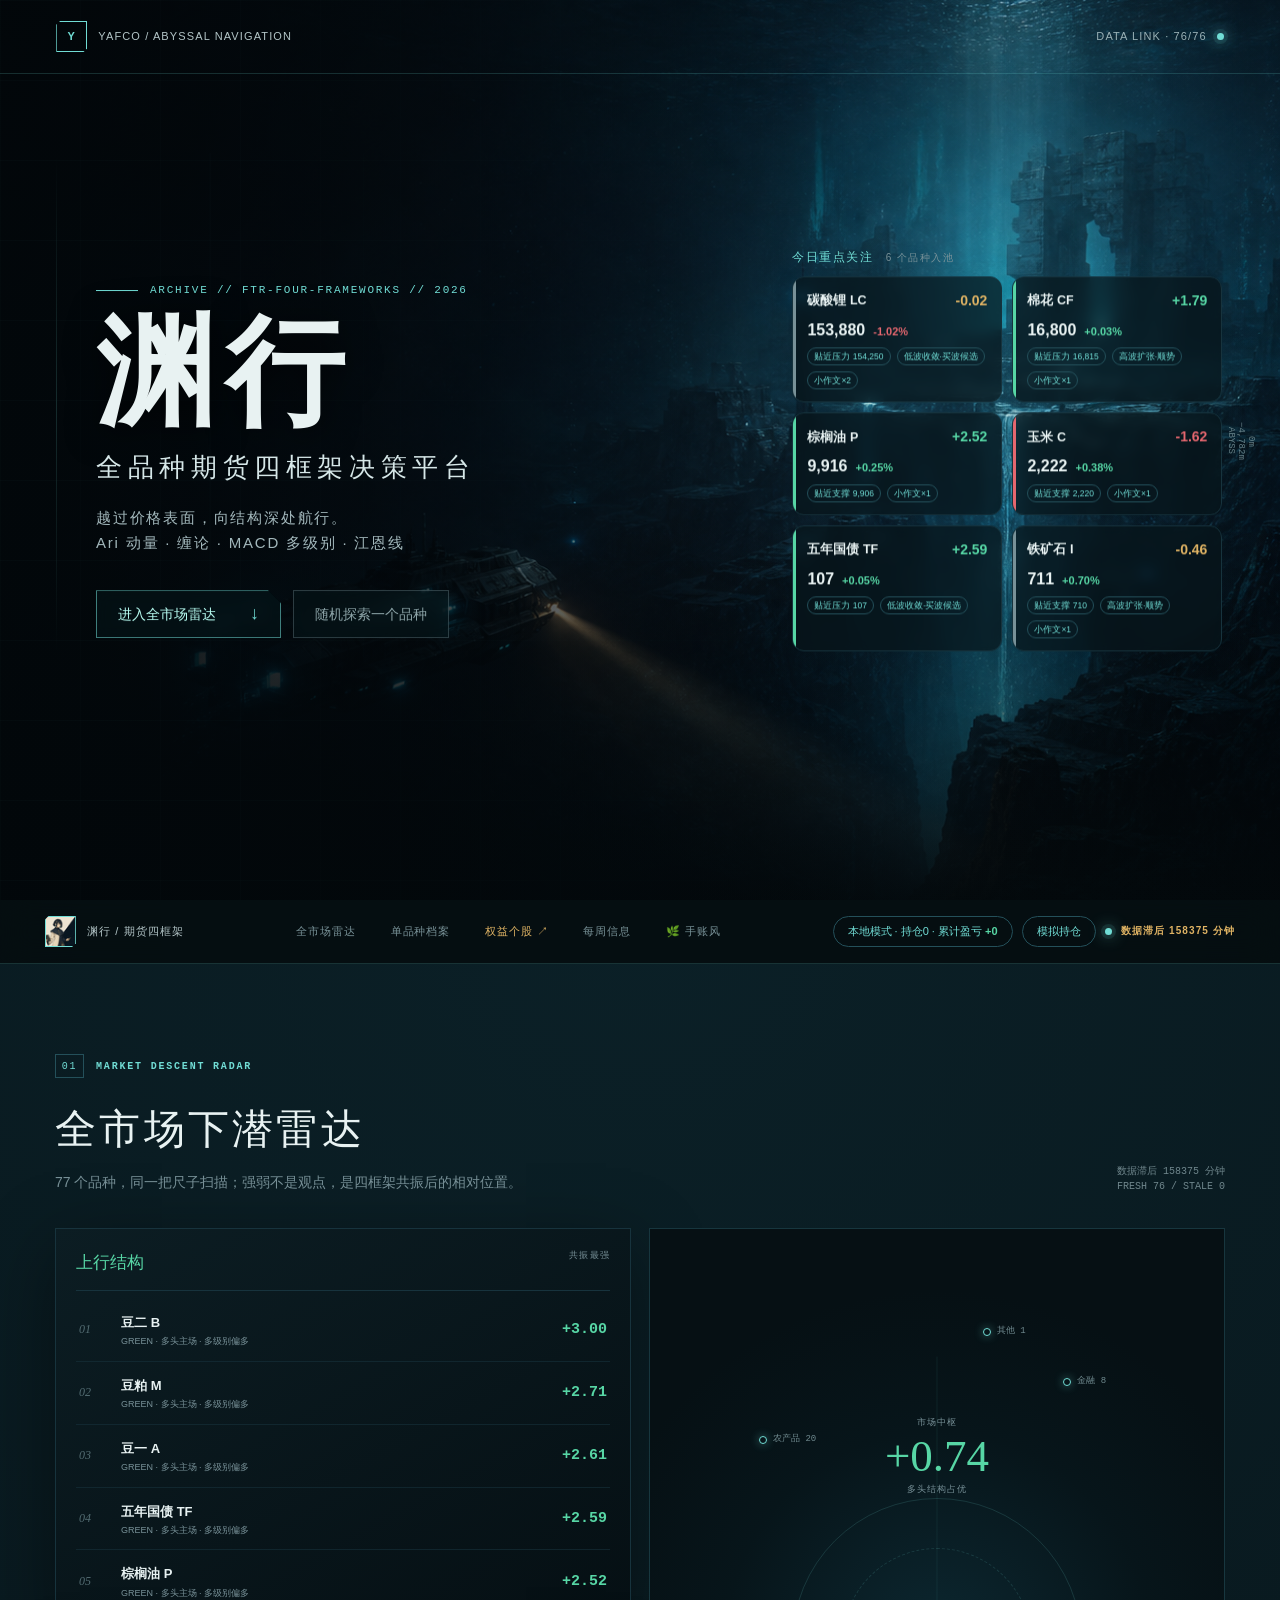
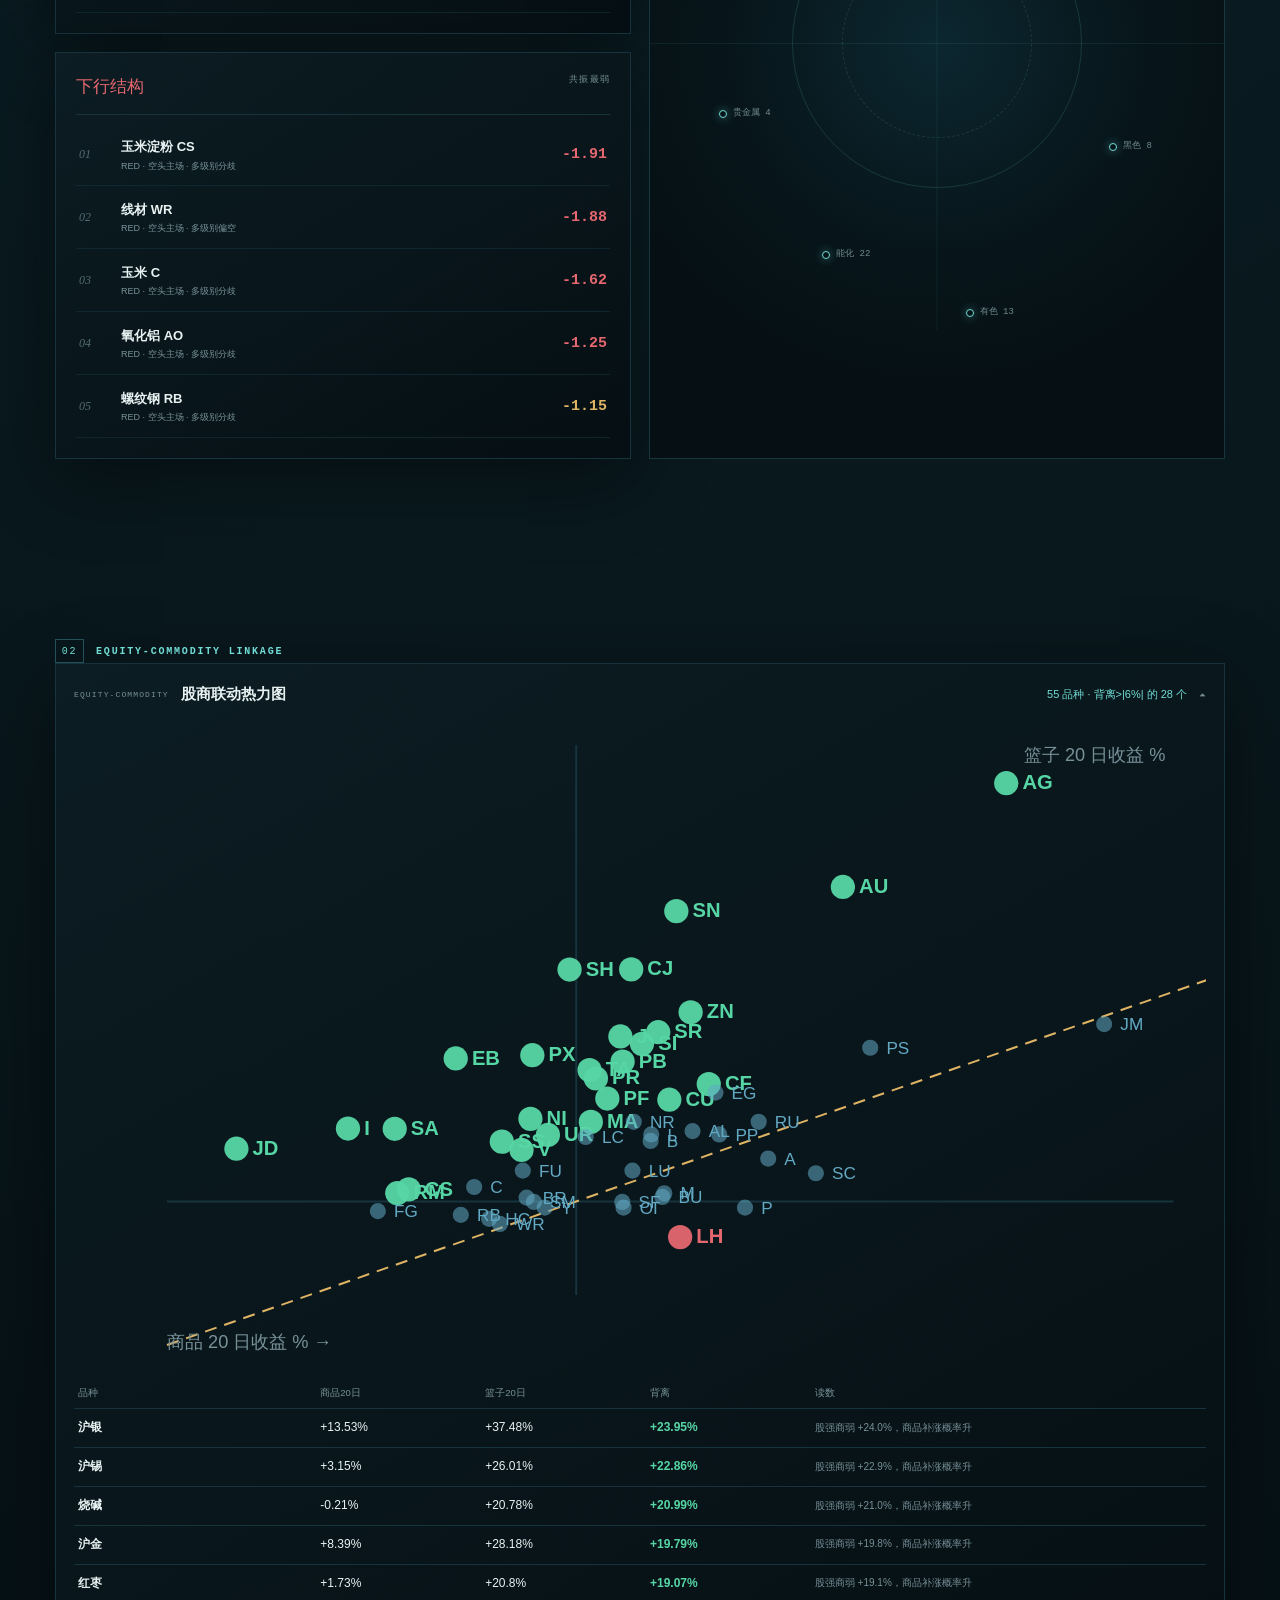
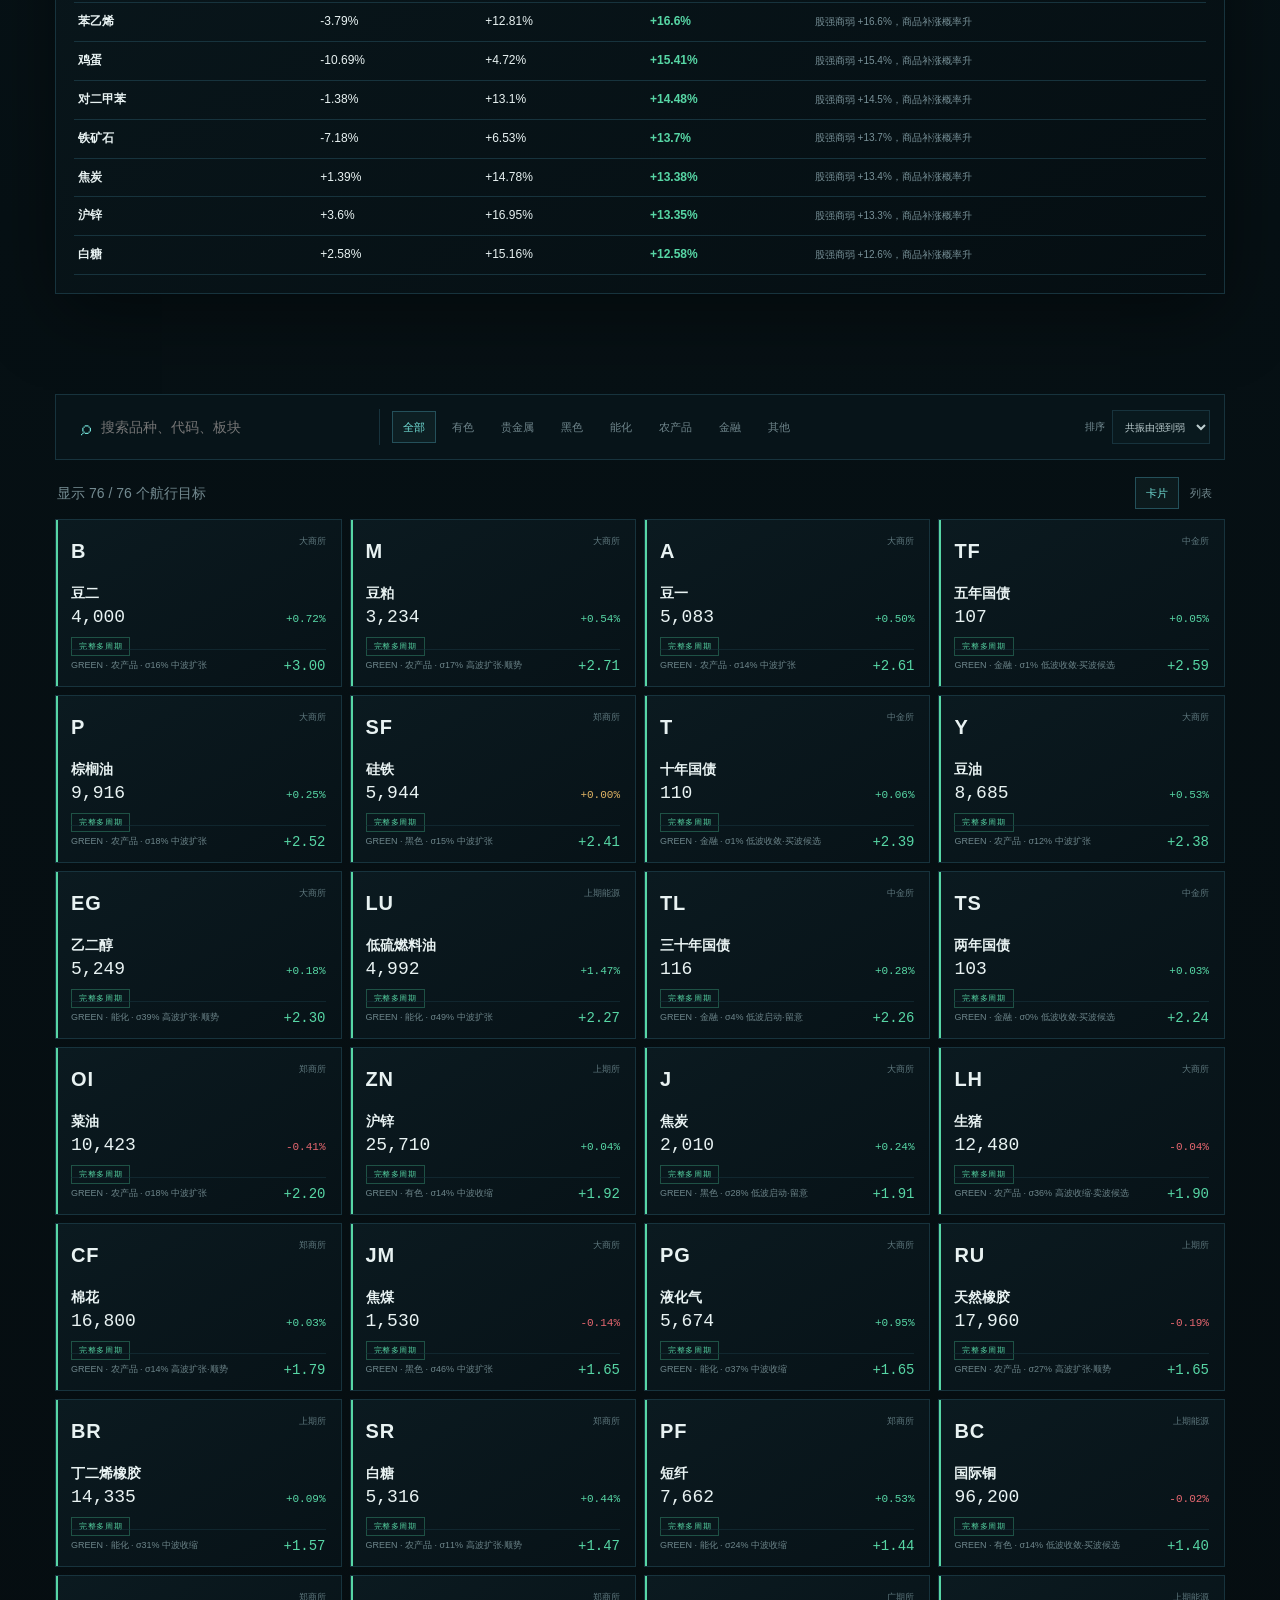
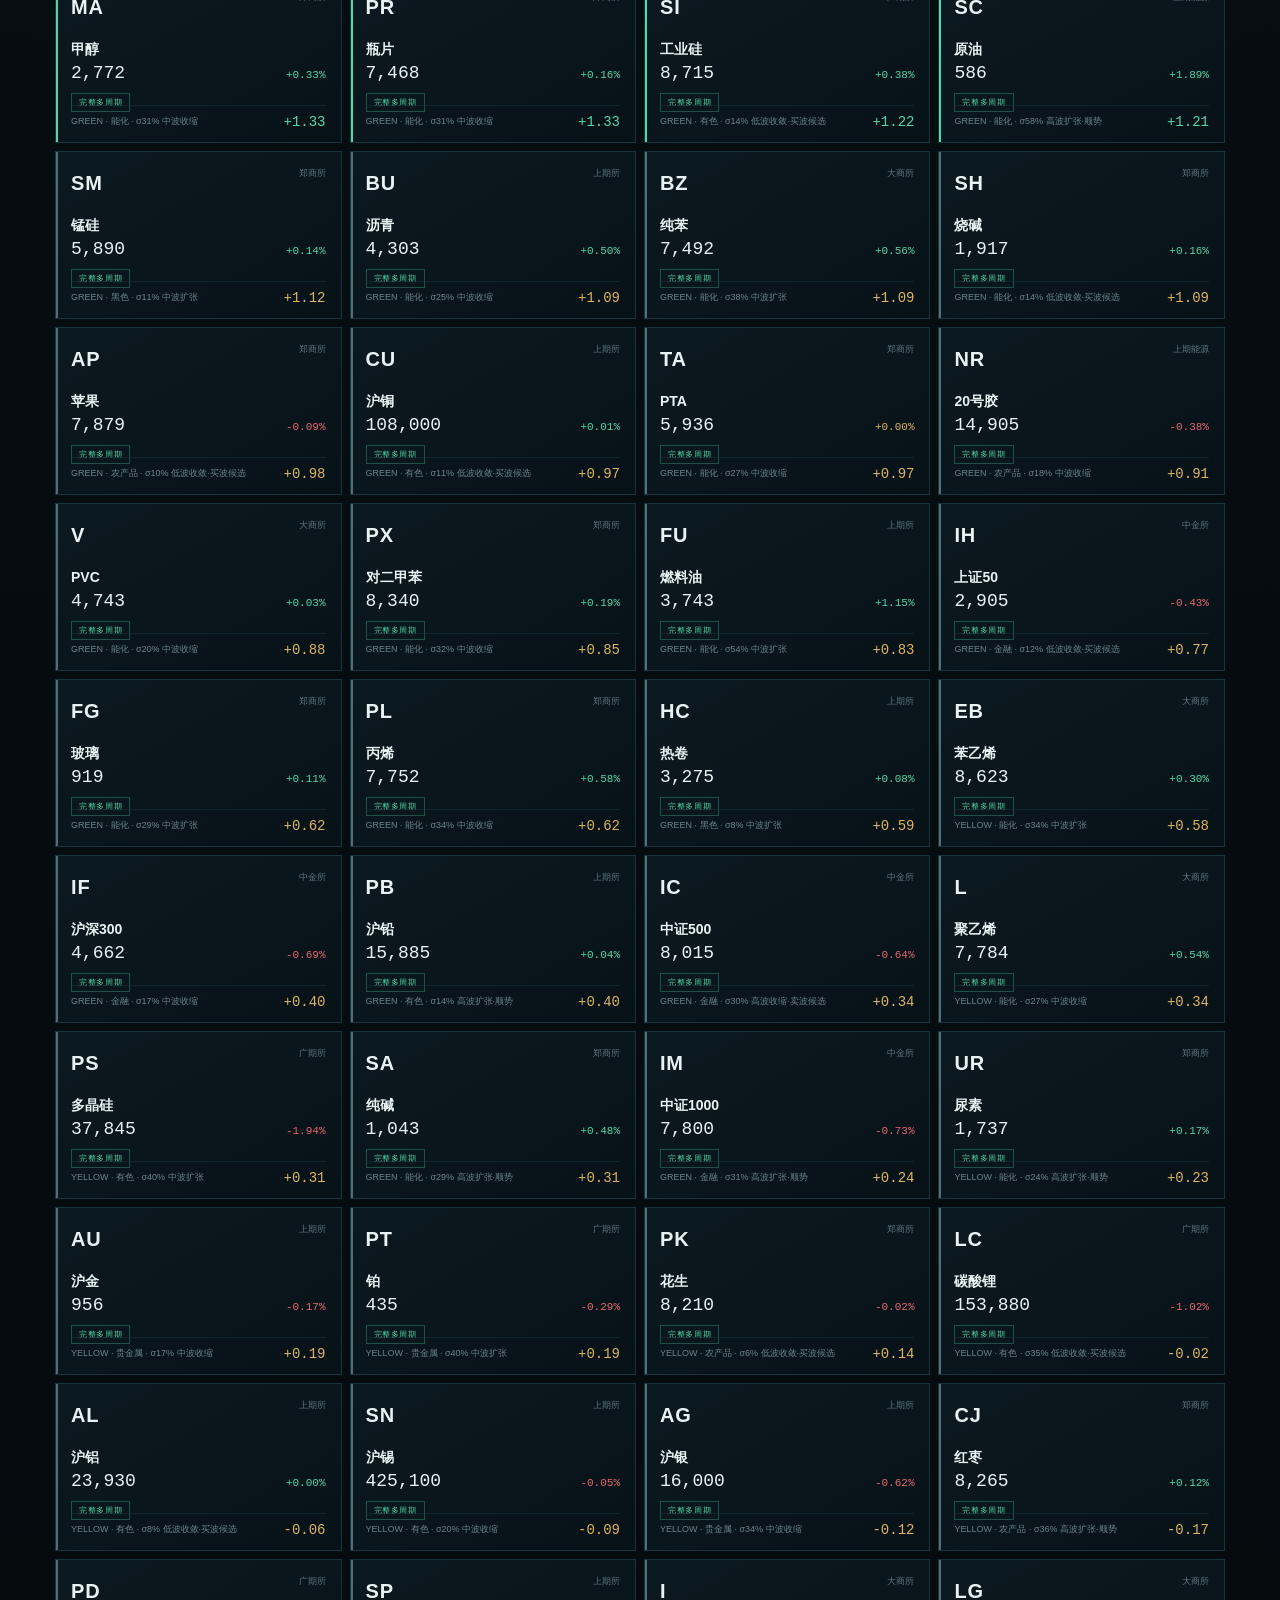
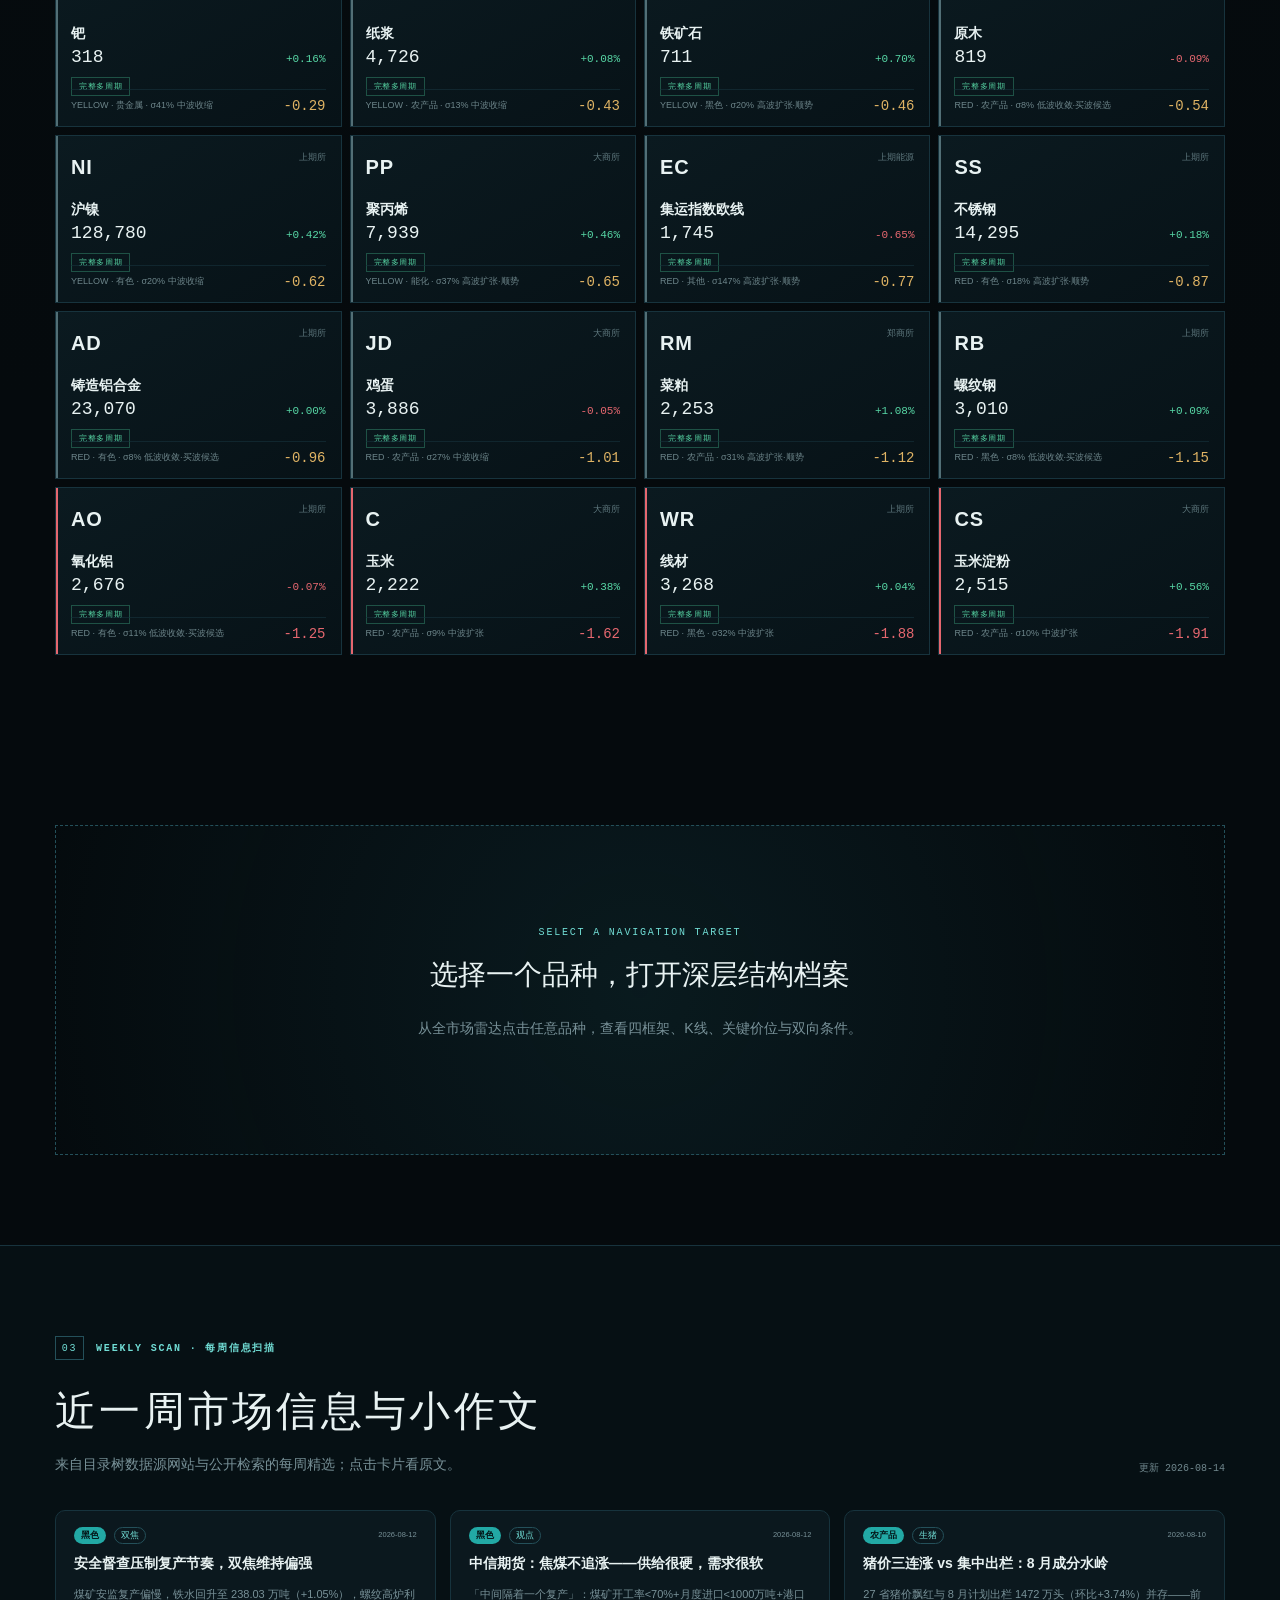
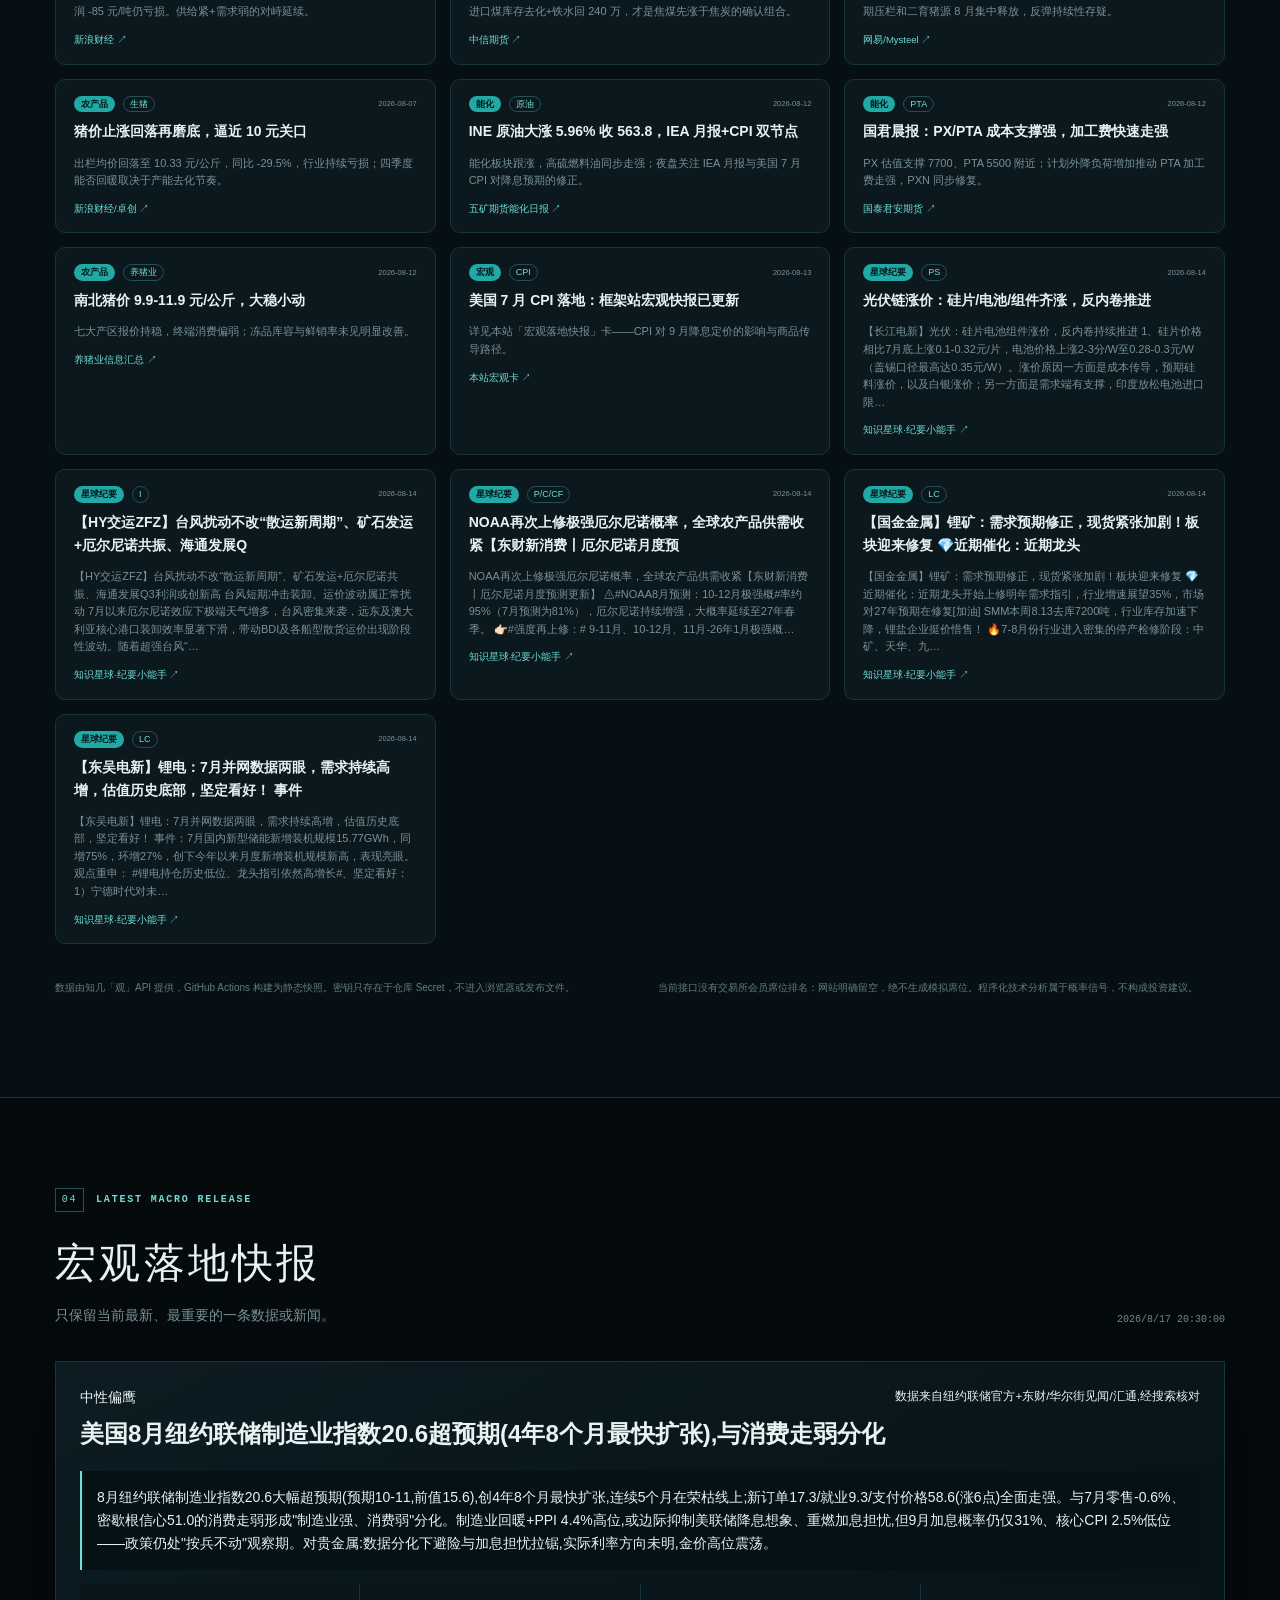
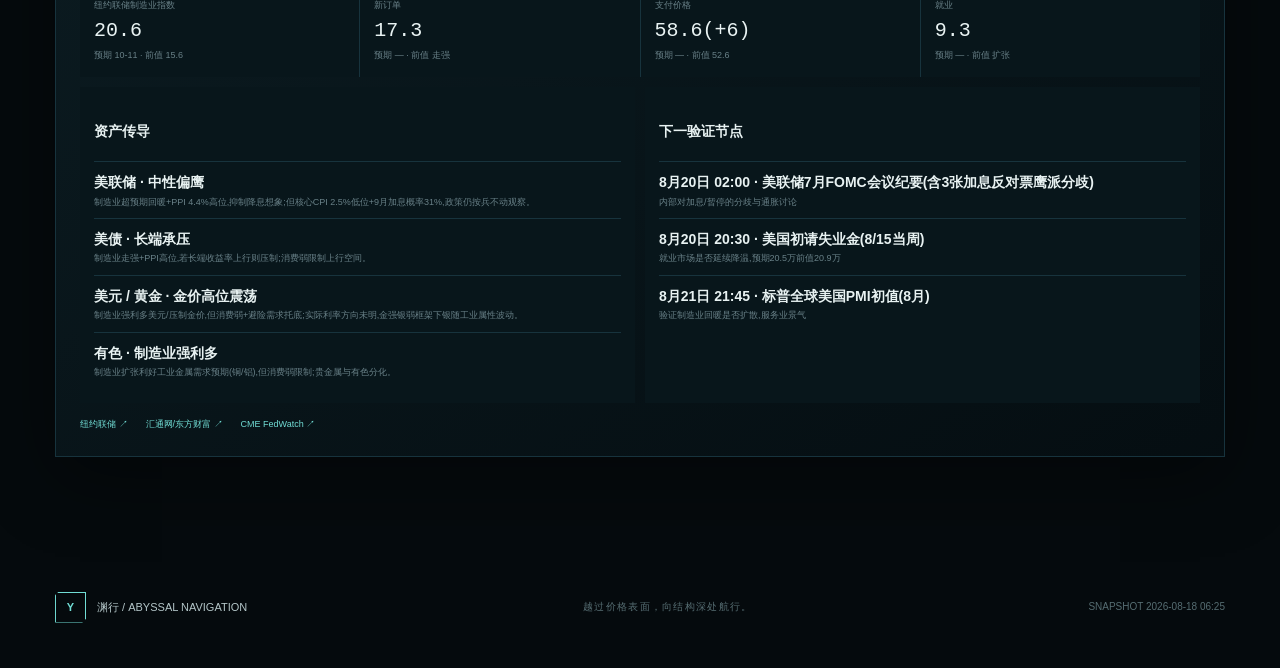
==== commit a844cedf: "主导航加「权益个股」入口→/stocks/" ====
--- a/index.html
+++ b/index.html
@@ -54,7 +54,7 @@
   <main id="market">
     <header class="site-header">
       <a class="identity" href="#cover"><i><img src="assets/favicon-32.png" alt=""></i><span>渊行 / 期货四框架</span></a>
-      <nav><a href="#radar">全市场雷达</a><a href="#detail">单品种档案</a><a href="#method">每周信息</a><a href="#" id="themeToggle" title="切换 深渊/手账 风格">🌿 手账风</a></nav>
+      <nav><a href="#radar">全市场雷达</a><a href="#detail">单品种档案</a><a href="stocks/" style="color:var(--amber)">权益个股 ↗</a><a href="#method">每周信息</a><a href="#" id="themeToggle" title="切换 深渊/手账 风格">🌿 手账风</a></nav>
       <div class="header-actions"><button class="acct-btn" id="acctBtn" type="button">登录 / 注册</button><button class="pos-btn hidden" id="posBtn" type="button">模拟持仓</button><button class="install-app hidden" id="installApp" type="button">安装 App</button><div class="header-state"><span class="live-signal"></span><b id="headerUpdated">载入中</b></div></div>
     </header>
 
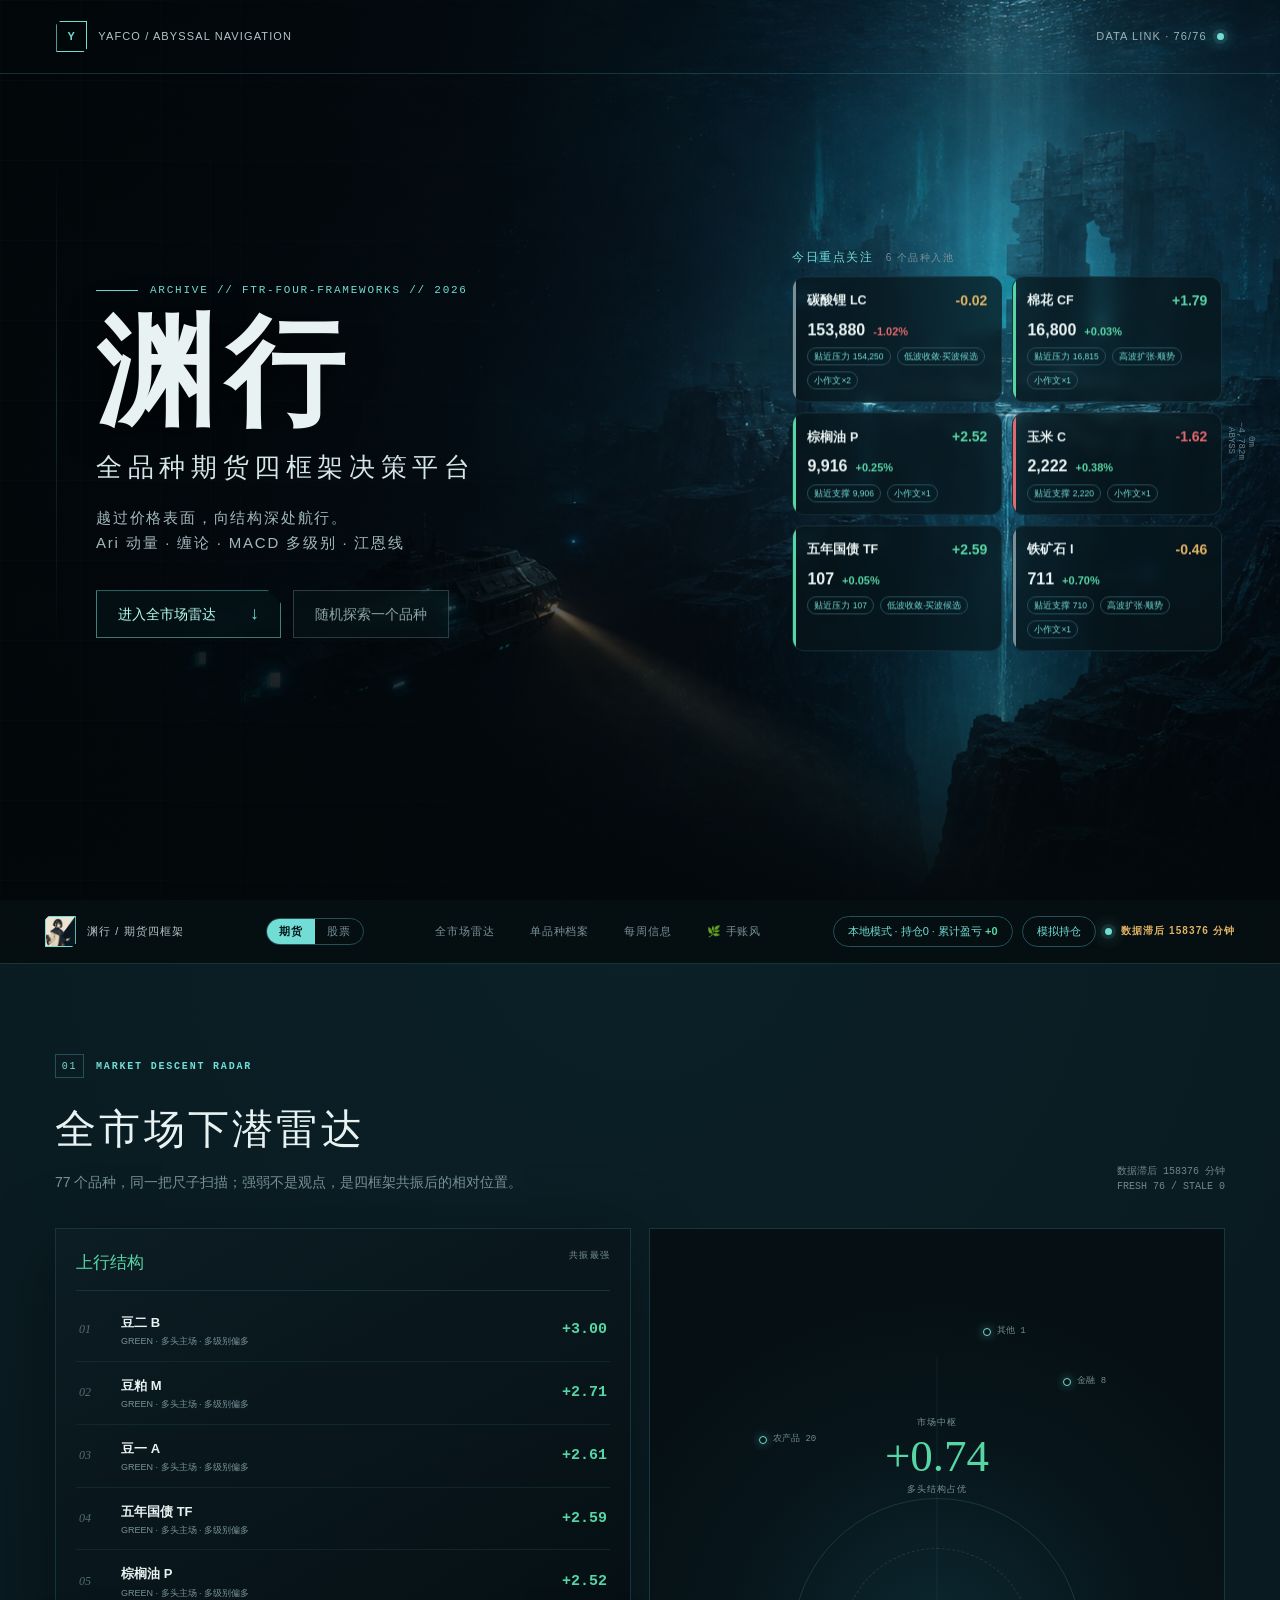
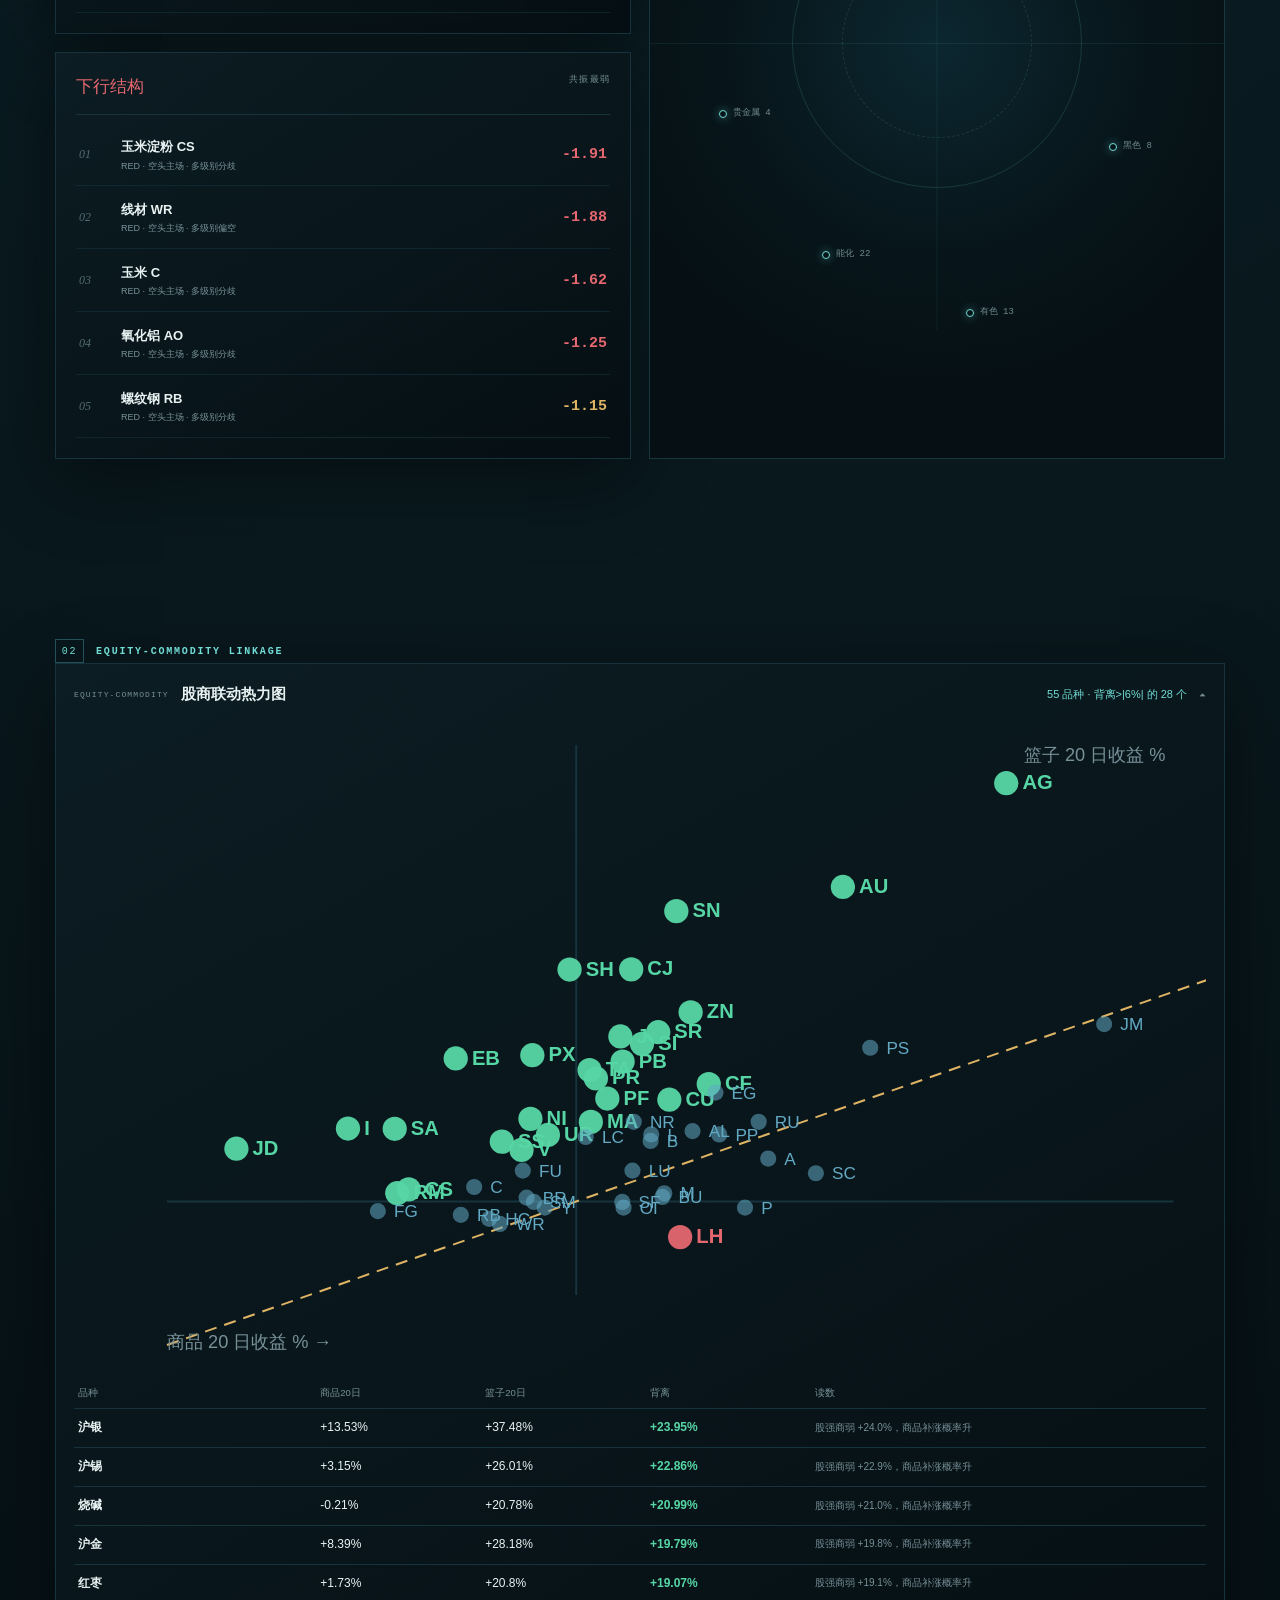
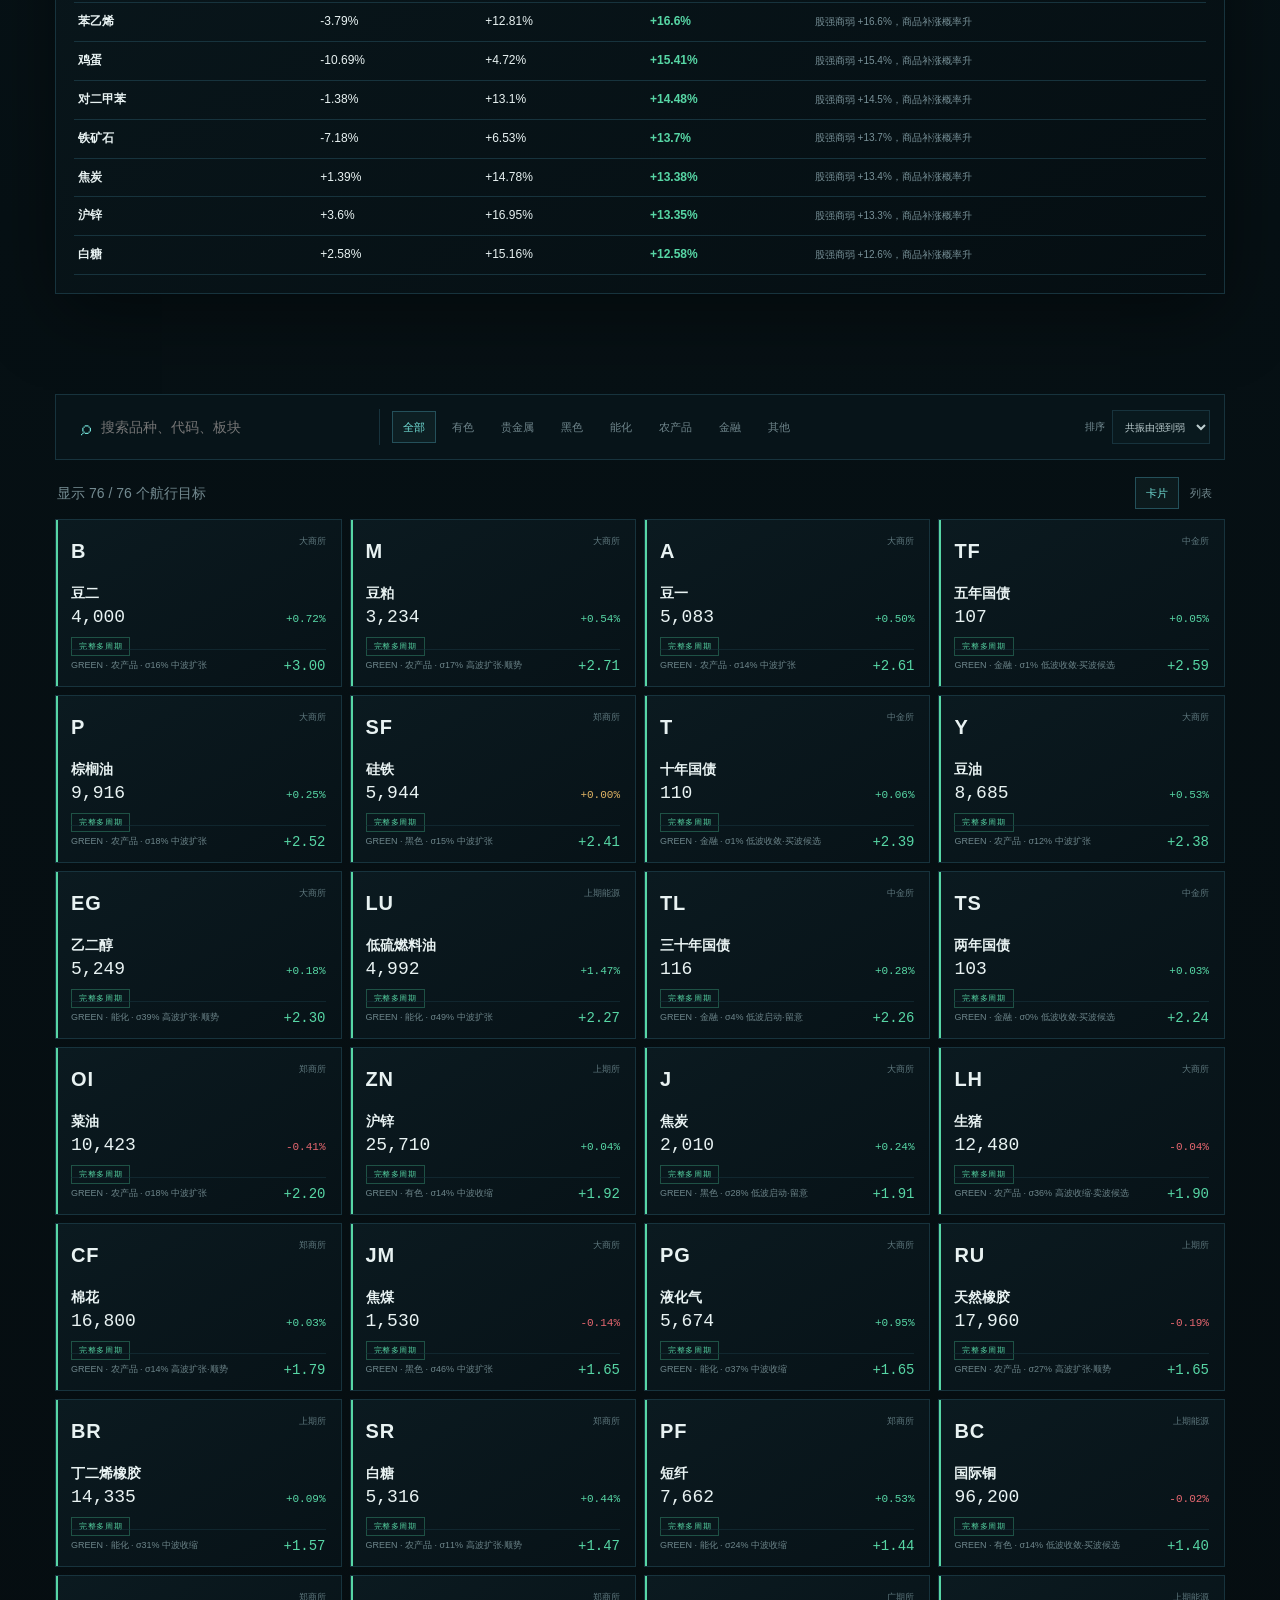
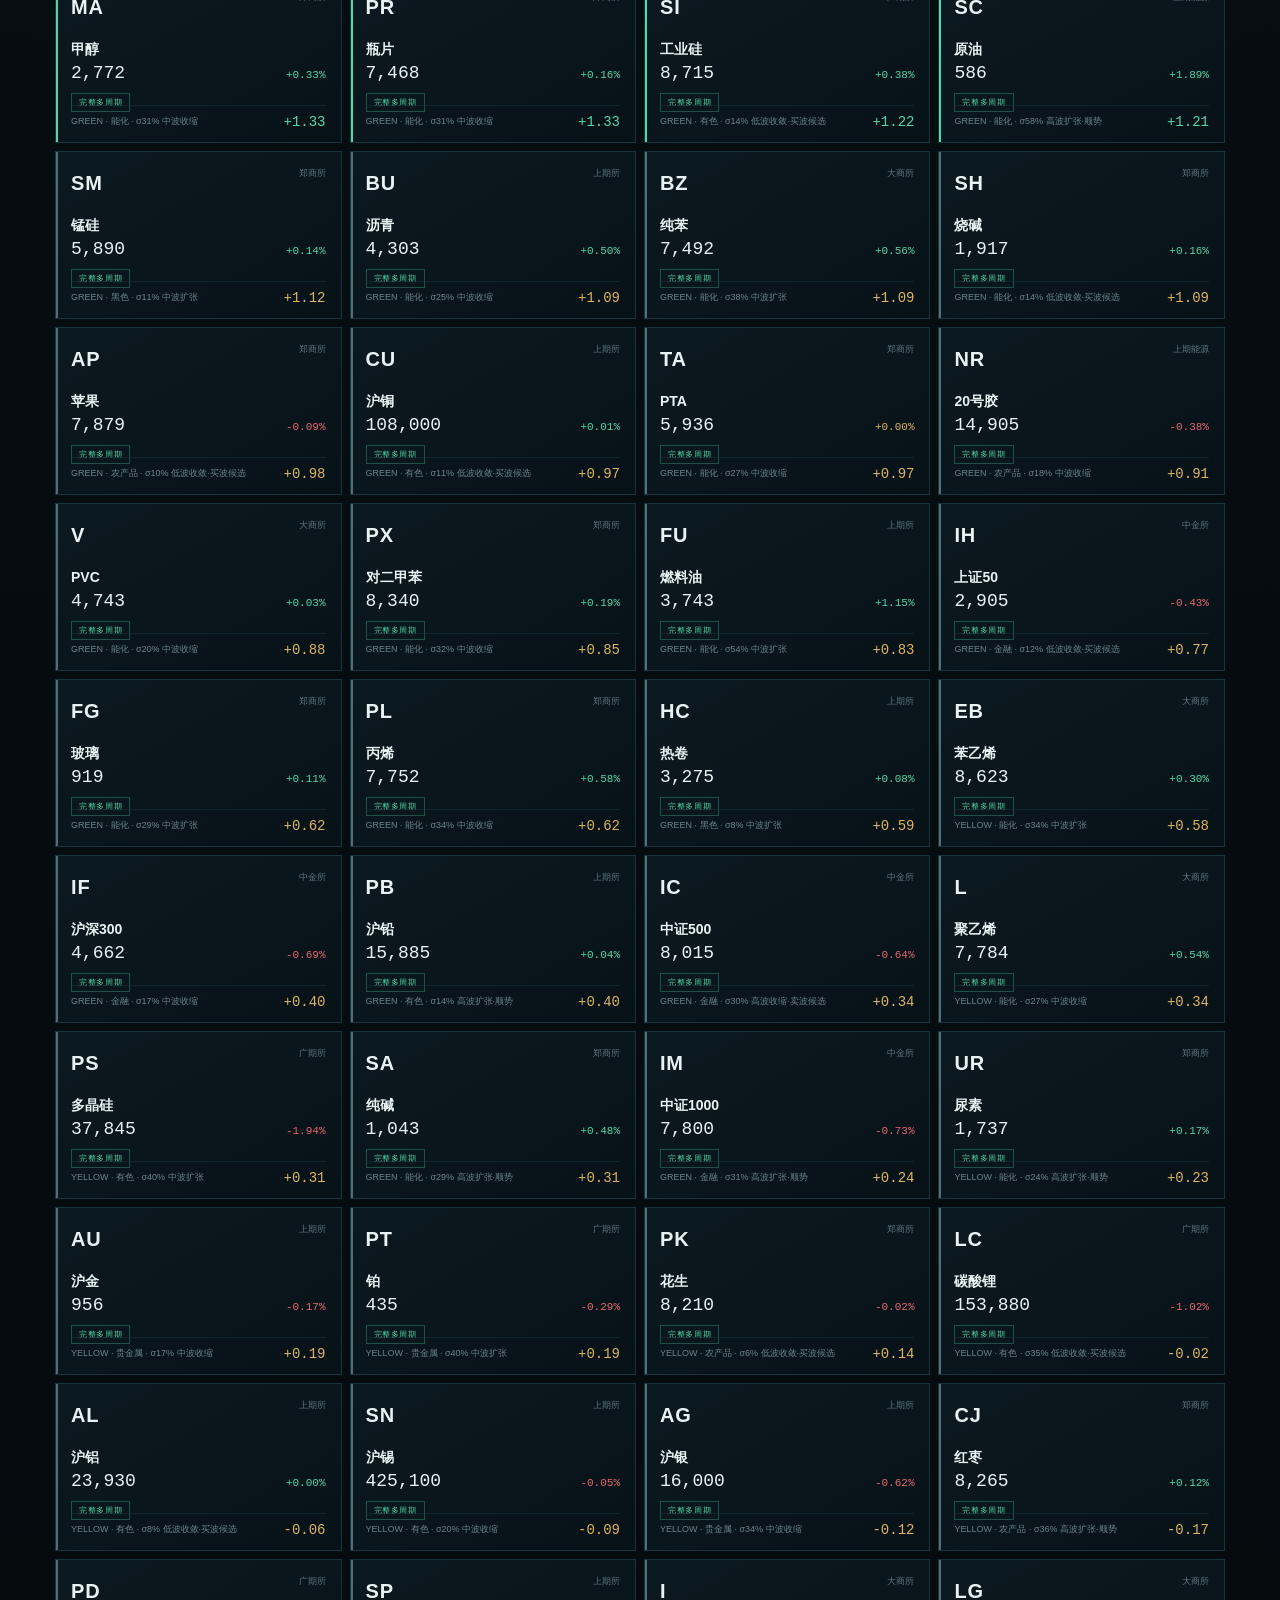
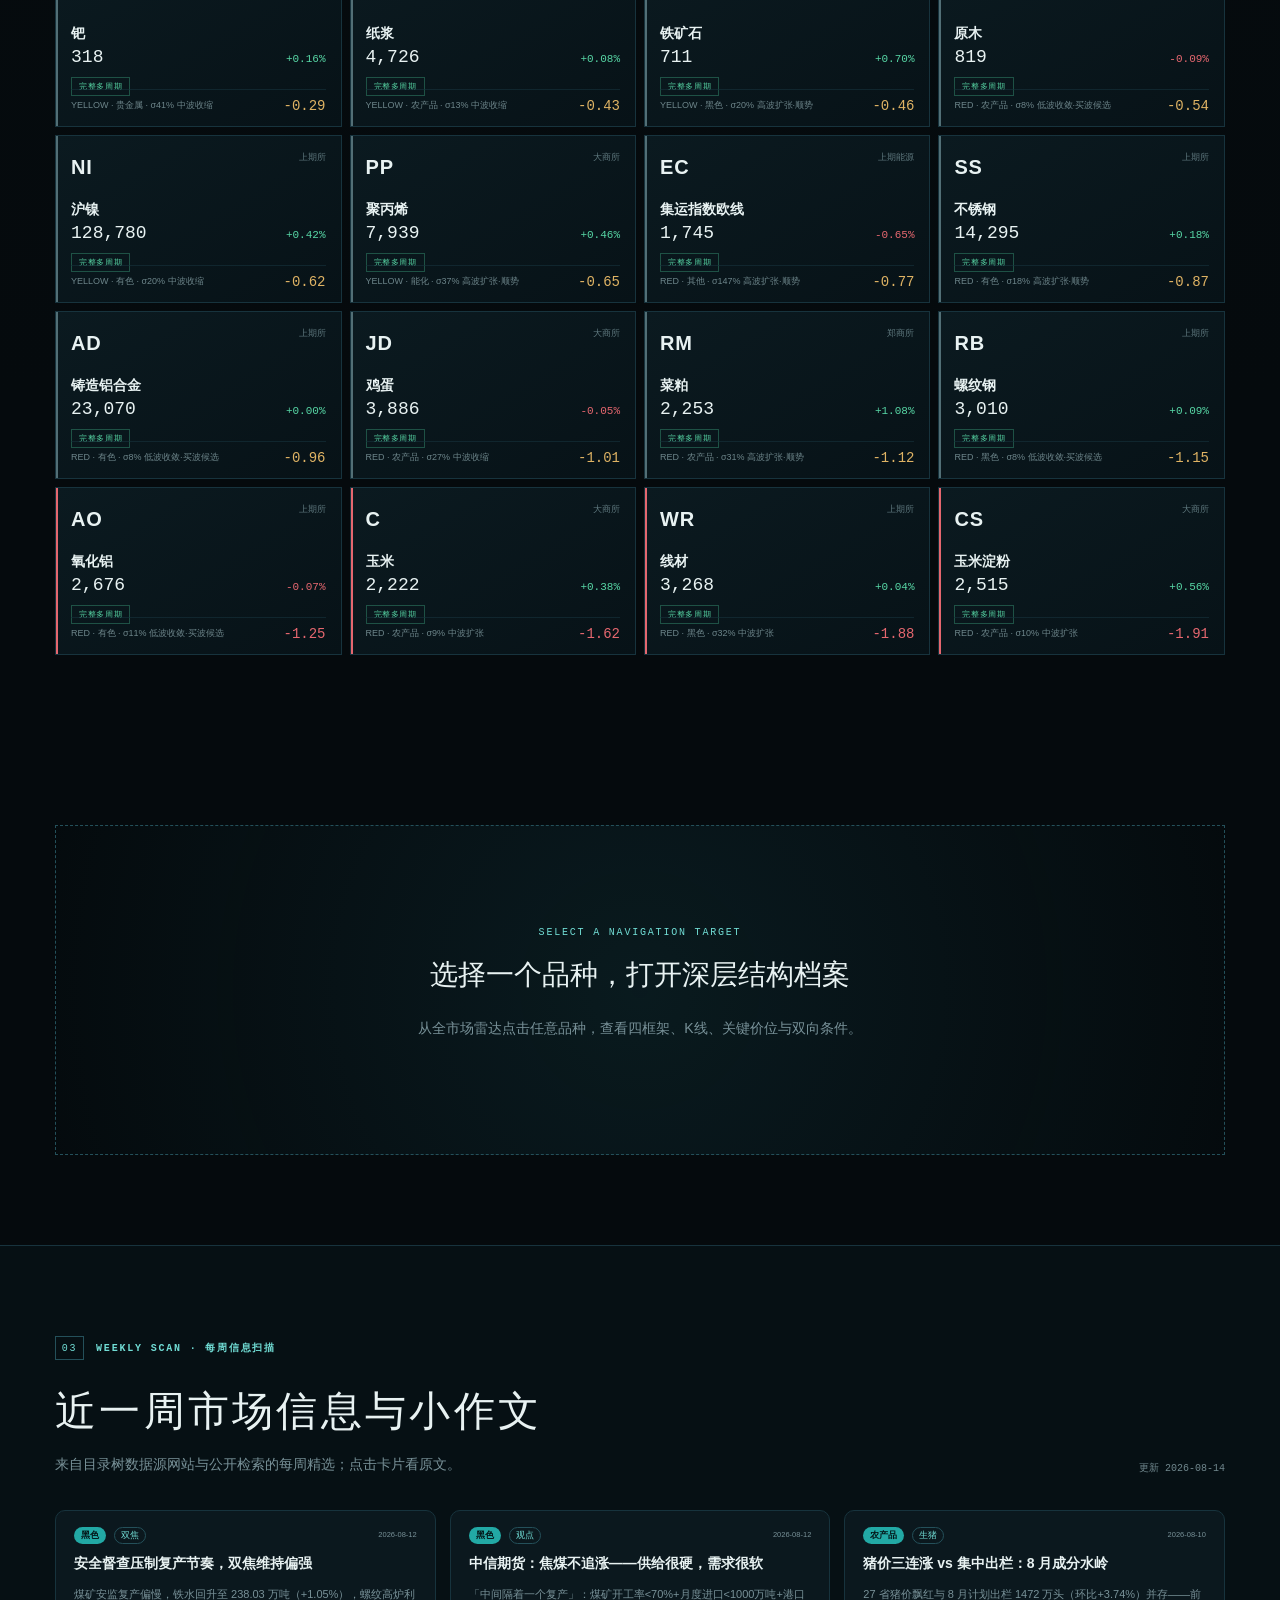
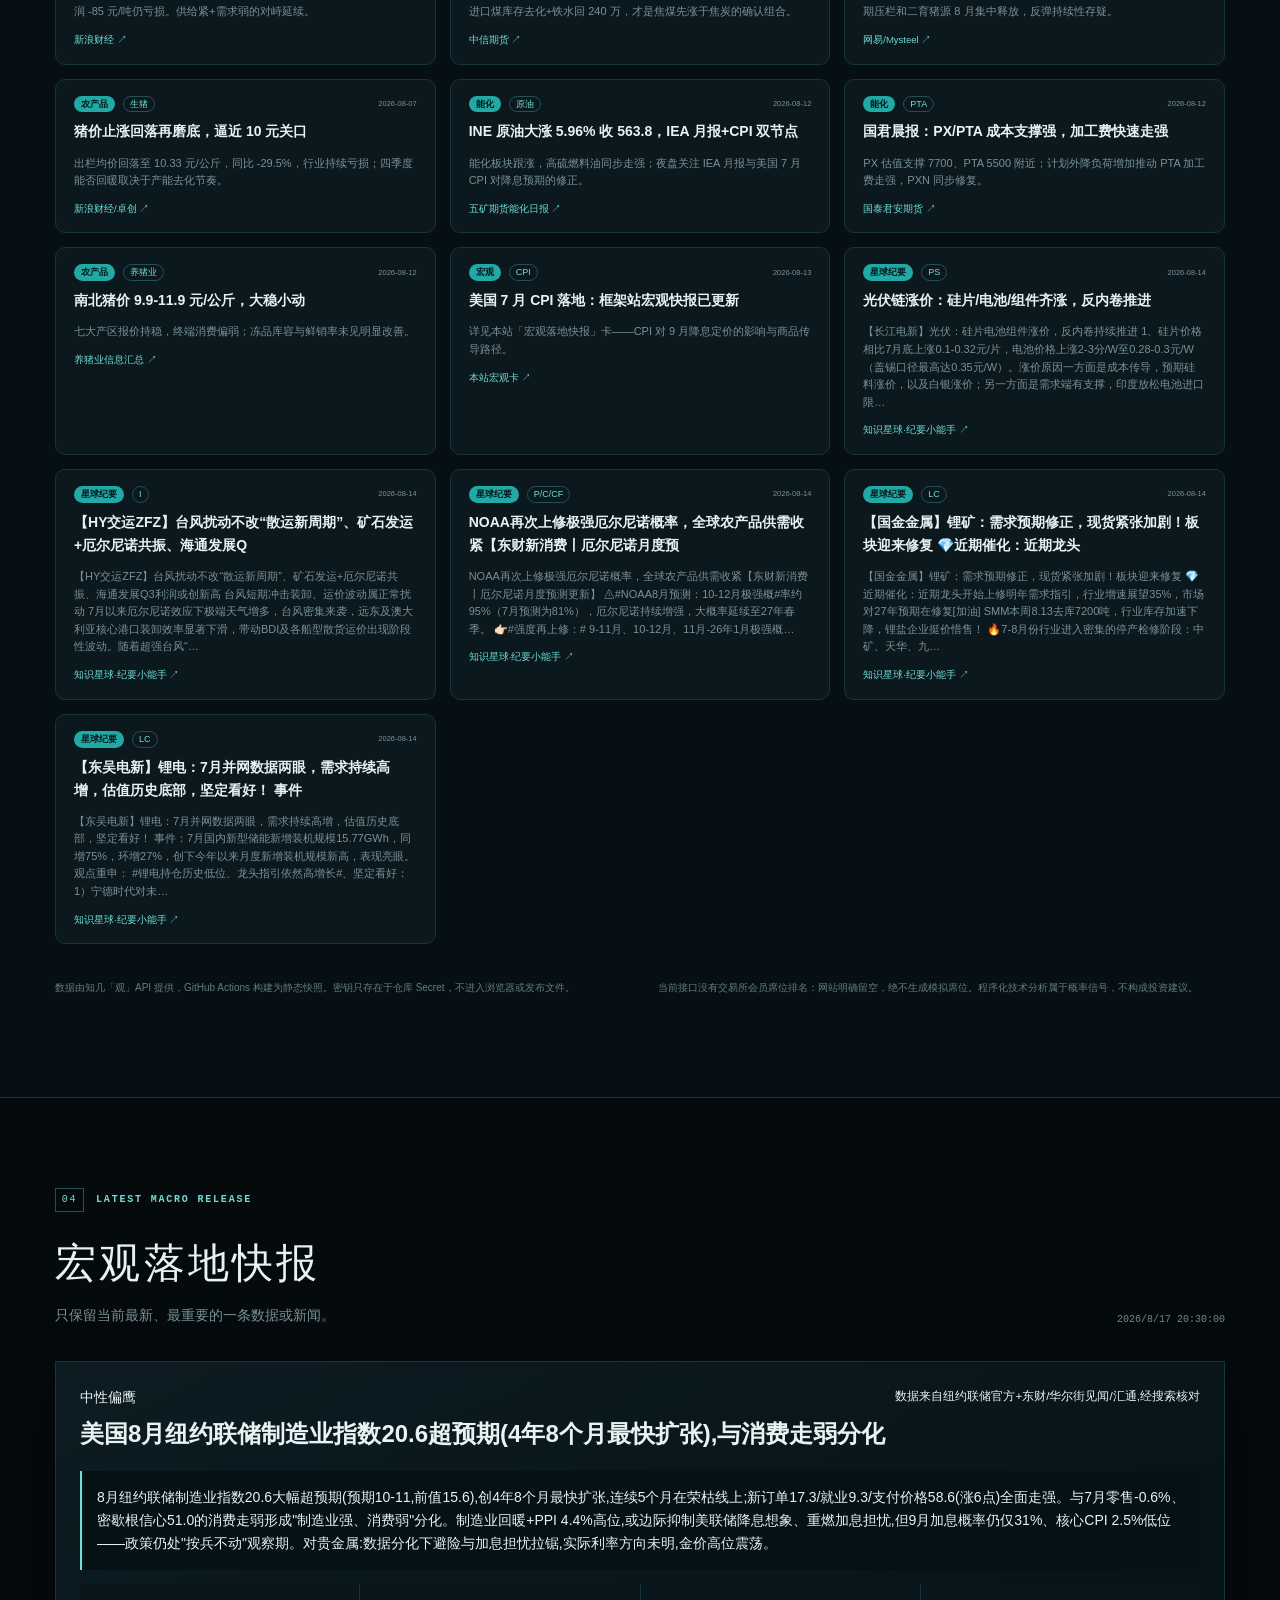
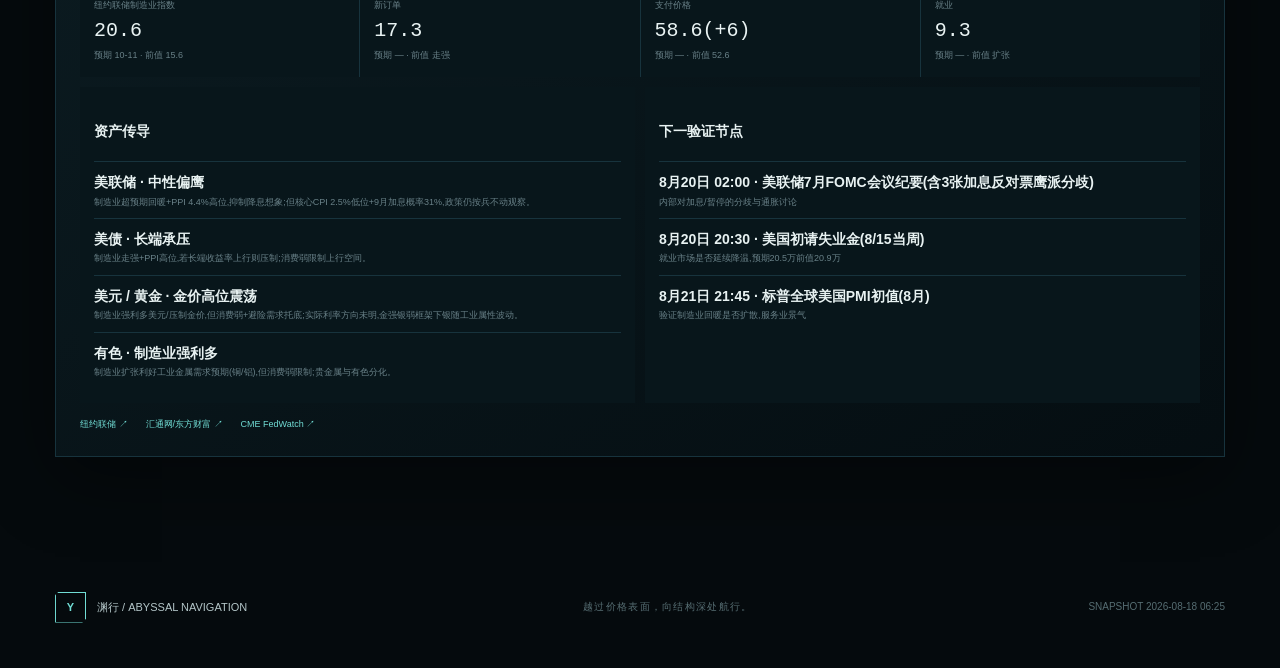
==== commit e1228607: "期/股双面切换药丸(头部identity旁), 撤掉单独导航链接" ====
--- a/index.html
+++ b/index.html
@@ -53,8 +53,8 @@
 
   <main id="market">
     <header class="site-header">
-      <a class="identity" href="#cover"><i><img src="assets/favicon-32.png" alt=""></i><span>渊行 / 期货四框架</span></a>
-      <nav><a href="#radar">全市场雷达</a><a href="#detail">单品种档案</a><a href="stocks/" style="color:var(--amber)">权益个股 ↗</a><a href="#method">每周信息</a><a href="#" id="themeToggle" title="切换 深渊/手账 风格">🌿 手账风</a></nav>
+      <a class="identity" href="#cover"><i><img src="assets/favicon-32.png" alt=""></i><span>渊行 / 期货四框架</span></a><span class="side-switch"><a class="on">期货</a><a href="stocks/">股票</a></span>
+      <nav><a href="#radar">全市场雷达</a><a href="#detail">单品种档案</a><a href="#method">每周信息</a><a href="#" id="themeToggle" title="切换 深渊/手账 风格">🌿 手账风</a></nav>
       <div class="header-actions"><button class="acct-btn" id="acctBtn" type="button">登录 / 注册</button><button class="pos-btn hidden" id="posBtn" type="button">模拟持仓</button><button class="install-app hidden" id="installApp" type="button">安装 App</button><div class="header-state"><span class="live-signal"></span><b id="headerUpdated">载入中</b></div></div>
     </header>
 
--- a/styles.css
+++ b/styles.css
@@ -12,7 +12,8 @@
 @media(max-width:1320px){.product-grid{grid-template-columns:repeat(4,1fr)}.overview-grid{grid-template-columns:1fr 1fr}.market-orbit{grid-row:1/3;grid-column:2}.detail-layout{grid-template-columns:1fr}.decision-rail{display:grid;grid-template-columns:1fr 1fr}.method-grid{grid-template-columns:1fr 1fr}}
 @media(max-width:800px){.cover-copy{top:43%;left:24px;right:24px}.cover-copy h1>span{font-size:70px}.cover-copy h1 small{font-size:16px;letter-spacing:.1em}.cover-actions{flex-direction:column;align-items:flex-start}.cover-meta{gap:15px}.cover-meta div{min-width:auto;padding-right:0}.depth-scale,.site-header nav{display:none}.site-header{padding:0 16px}.section{padding:65px 14px}.section-title{align-items:flex-start;flex-direction:column}.overview-grid{display:flex;flex-direction:column}.market-orbit{min-height:300px}.scanner-toolbar{position:static;flex-direction:column;align-items:stretch}.search-box{width:100%;border:0;border-bottom:1px solid var(--line)}.sort-select{justify-content:space-between}.product-grid{grid-template-columns:1fr 1fr}.framework-grid,.decision-rail,.method-grid,.provenance{grid-template-columns:1fr}.detail-head{grid-template-columns:1fr 1fr;padding:20px}.detail-head>div:first-child{grid-column:1/-1}.detail-score{padding-left:12px}.price-chart{height:320px}.table-row{grid-template-columns:58px 1fr 1fr 1fr}.table-row>*:nth-child(n+5){display:none}body>footer{flex-direction:column;justify-content:center;gap:10px;text-align:center}}
 @media(max-width:480px){.product-grid{grid-template-columns:1fr}.cover-meta div:nth-child(3){display:none}.cover-actions button{display:none}.overview{padding-top:55px}.detail-head{display:flex;flex-direction:column;align-items:flex-start}.detail-price{align-items:flex-start}.detail-score{border:0;padding:0}.framework-grid{display:flex;flex-direction:column}}
-.fundamental-card{padding:18px}.fundamental-card header span{color:#5f7c82;font:8px Consolas,monospace;letter-spacing:.14em}.fundamental-card h3{margin:2px 0 0;font-size:15px}.fundamental-card>p{margin:14px 0;padding:11px 12px;border-left:2px solid var(--cyan);background:#061116;color:#d9e7e8;font-size:12px}.fundamental-metrics{display:grid;gap:1px;background:var(--line)}.fundamental-metric{display:grid;grid-template-columns:1fr auto;gap:12px;align-items:center;padding:10px;background:#08161b}.fundamental-metric b,.fundamental-metric small{display:block}.fundamental-metric b{font-size:11px}.fundamental-metric small{color:#678087;font-size:8px}.fundamental-metric>span{text-align:right;color:var(--ice);font:11px Consolas,monospace}.fundamental-metric>span small{margin-top:2px}.fundamental-link{display:flex;justify-content:space-between;margin-top:13px;padding-top:11px;border-top:1px solid var(--line);color:var(--cyan);font-size:10px}.fundamental-link:hover{color:var(--ice)}
+.fundamental-card{padding:18px}.fundamental-card header span{color:#5f7c82;font:8px Consolas,monospace;letter-spacing:.14em}.fundamental-card h3{margin:2px 0 0;font-size:15px}.fundamental-card>p{margin:14px 0;padding:11px 12px;border-left:2px solid var(--cyan);background:#061116;color:#d9e7e8;font-size:12px}.fundamental-metrics{display:grid;gap:1px;background:var(--line)}.fundamental-metric{display:grid;grid-template-columns:1fr auto;gap:12px;align-items:center;padding:10px;background:#08161b}.fundamental-metric b,.fundamental-metric small{display:block}.fundamental-metric b{font-size:11px}.fundamental-metric small{color:#678087;font-size:8px}.fundamental-metric>span{text-align:right;color:var(--ice);font:11px Consolas,monospace}.fundamental-metric>span small{margin-top:2px}.fundamental-link{display:flex;justify-content:space-between;margin-top:13px;padding-top:11px;border-top:1px solid var(--line);color:var(--cyan);font-size:10px}.fundamental-link:hover{color:var(--ice)}
+.fundamental-gate{display:inline-flex;margin-left:7px;padding:2px 7px;border:1px solid currentColor;border-radius:999px;font:8px Consolas,monospace;vertical-align:2px}.gate-ready{color:#57d6a5}.gate-observe{color:#dbba6b}.gate-blocked{color:#e5676f}.fundamental-card .falsifier{margin-top:8px;padding-top:7px;border-top:1px dashed #274048;color:#e7c986;font-size:10px}.fundamental-card .fundamental-meta{margin-top:7px;color:#678087;font:8px Consolas,monospace;line-height:1.6}.fundamental-metric small{max-width:430px;line-height:1.45}
 .access-locked body{overflow:hidden}.access-locked body>:not(.access-gate){visibility:hidden}.access-gate{position:fixed;inset:0;z-index:1000;display:grid;place-items:center;background:radial-gradient(circle at 50% 38%,#0d2c35,#03090c 68%);transition:.35s}.access-gate.unlocked{opacity:0;pointer-events:none}.access-box{width:min(460px,calc(100vw - 32px));padding:38px;border:1px solid var(--line2);background:rgba(5,17,22,.96)}.access-box>span{color:var(--cyan);font:9px Consolas,monospace}.access-box h1{margin:13px 0 7px;font-size:28px}.access-box p,.access-box small{color:#769096;font-size:11px}.access-box form{display:flex;gap:8px;margin:24px 0 15px}.access-box input{flex:1;padding:12px;border:1px solid var(--line2);background:#061116;color:var(--ice)}.access-box button{padding:0 18px;border:1px solid var(--cyan);background:#07171c;color:var(--cyan)}.strategy-switch{padding:15px 18px}.strategy-switch header{display:flex;justify-content:space-between}.strategy-switch h3{margin:3px 0;font-size:14px}.strategy-switch small{color:var(--amber);font-size:8px}.strategy-switch .chart-tabs{display:grid;grid-template-columns:repeat(4,1fr)}.macro-card{padding:24px}.macro-card>header{display:flex;justify-content:space-between}.macro-card h3{margin:4px 0;font-size:24px}.macro-card>p{padding:15px;border-left:2px solid var(--cyan);background:#061116}.macro-metrics{display:grid;grid-template-columns:repeat(4,1fr);gap:1px;background:var(--line)}.macro-metrics>div,.macro-grid>section{padding:14px;background:#08161b}.macro-metrics span,.macro-metrics small,.macro-grid span{display:block;color:#698188;font-size:9px}.macro-metrics b{display:block;margin:6px 0;font:20px Consolas,monospace}.macro-grid{display:grid;grid-template-columns:1fr 1fr;gap:10px;margin-top:10px}.macro-grid p{margin:0;padding:9px 0;border-top:1px solid var(--line)}.macro-card footer{display:flex;gap:18px;margin-top:14px}.macro-card footer a{color:var(--cyan);font-size:9px}
 
 /* 每日选品（cover 面板，2026-08-13） */
@@ -219,3 +220,7 @@
 .div-dot:hover circle{stroke:#fff;stroke-width:1.5}
 .survey-fold .survey-text{margin:0;padding:12px 16px;font-size:12.5px;line-height:1.75}
 .fund-chart-title{font-size:10px;color:var(--muted);margin:0 0 4px;letter-spacing:.02em}
+
+.side-switch{display:inline-flex;border:1px solid var(--line2,#1f3a44);border-radius:14px;overflow:hidden;margin-left:10px;vertical-align:middle}
+.side-switch a{padding:3px 12px;font-size:11px;color:var(--muted,#769096);text-decoration:none;cursor:pointer}
+.side-switch a.on{background:var(--cyan,#57d6a5);color:#04161c;font-weight:700}
--- a/styles.journal.css
+++ b/styles.journal.css
@@ -229,3 +229,7 @@
 body.theme-journal .div-fold{background:var(--panel);border:2px solid #b9c48a;border-radius:18px}
 body.theme-journal .div-fold summary em{color:#55701b}
 body.theme-journal .div-dot:hover circle{stroke:#4a6b15}
+
+body.theme-journal .side-switch{border-color:#b9c48a}
+body.theme-journal .side-switch a{color:#8a8672}
+body.theme-journal .side-switch a.on{background:#7a9b3d;color:#fdfbf3}
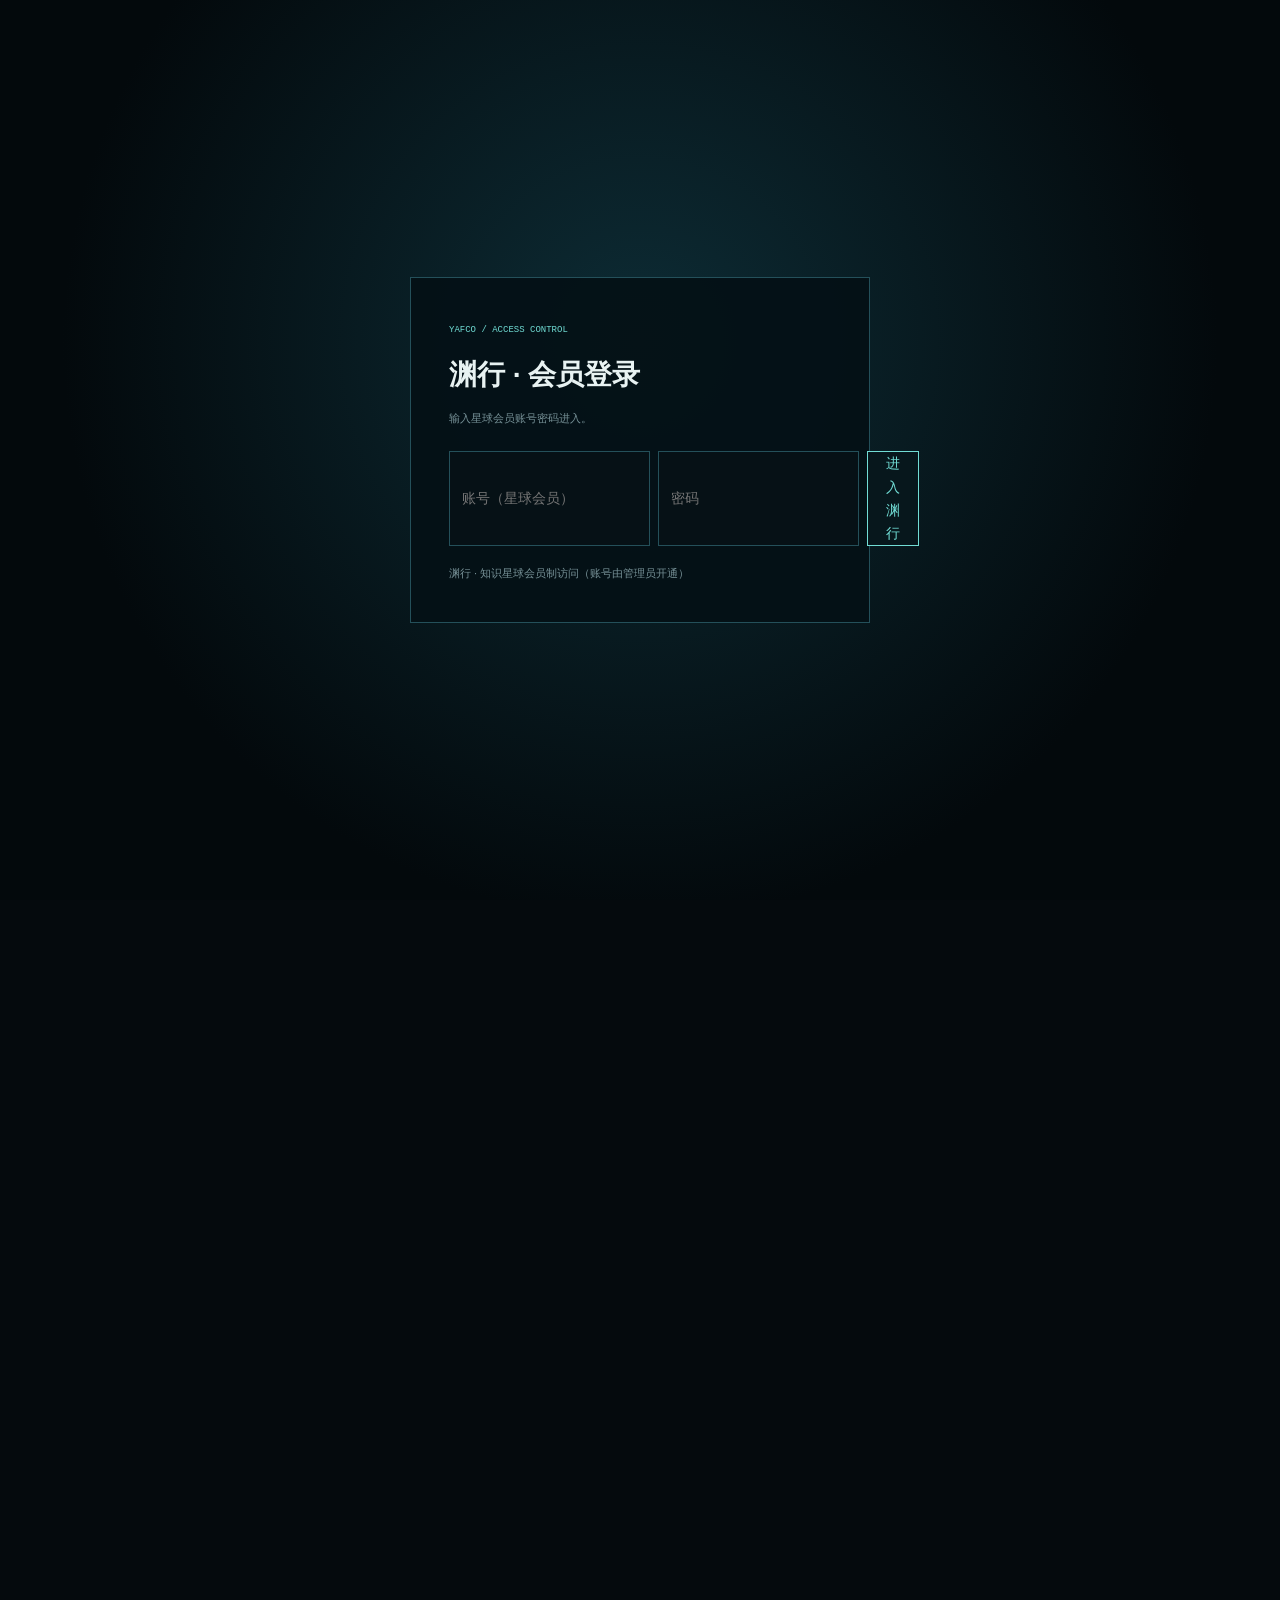
==== commit 7eeb34a6: "index: 登录表单改账号+密码(登录门)" ====
--- a/index.html
+++ b/index.html
@@ -1,150 +1,154 @@
-<!doctype html>
-<html lang="zh-CN">
-<head>
-  <meta charset="utf-8">
-  <meta name="viewport" content="width=device-width, initial-scale=1, viewport-fit=cover">
-  <meta name="theme-color" content="#071116">
-  <meta name="mobile-web-app-capable" content="yes">
-  <meta name="apple-mobile-web-app-capable" content="yes">
-  <meta name="apple-mobile-web-app-status-bar-style" content="black-translucent">
-  <meta name="apple-mobile-web-app-title" content="渊行">
-  <meta name="robots" content="noindex,nofollow,noarchive,nosnippet,noimageindex">
-  <meta name="referrer" content="no-referrer">
-  <meta http-equiv="Content-Security-Policy" content="default-src 'self'; script-src 'self'; style-src 'self' 'unsafe-inline'; img-src 'self' data:; connect-src 'self'; object-src 'none'; base-uri 'none'; frame-ancestors 'none'; form-action 'self'; upgrade-insecure-requests">
-  <meta name="description" content="全品种期货四框架技术决策平台：Ari 动量、缠论、MACD 多级别、江恩线。">
-  <title>渊行 · 全品种期货四框架</title>
-  <link rel="manifest" href="manifest.webmanifest">
-  <link rel="icon" type="image/png" sizes="32x32" href="assets/favicon-32.png">
-  <link rel="apple-touch-icon" sizes="180x180" href="assets/apple-touch-icon.png">
-  <link rel="preload" href="assets/abyss-voyage-cover.png" as="image">
-  <link rel="stylesheet" href="styles.css">
-  <link rel="stylesheet" href="mobile.css">
-  <link rel="stylesheet" href="styles.journal.css">
-  <style>
-    .data-badge{display:inline-flex;width:max-content;margin-top:10px;padding:3px 7px;border:1px solid;font:8px Consolas,monospace;letter-spacing:.08em}
-    .data-badge.official{color:var(--green);border-color:rgba(71,193,146,.35)}
-    .data-badge.proxy{color:var(--amber);border-color:rgba(219,186,107,.35)}
-    .quality-warning{color:var(--amber)!important}
-  </style>
-</head>
-<body>
-  <section class="access-gate" id="accessGate" aria-live="polite">
-    <div class="access-box">
-      <span>YAFCO / ACCESS CONTROL</span>
-      <h1 id="accessTitle">校验航行权限</h1>
-      <p id="accessMessage">正在读取北京时间访问窗口……</p>
-      <form id="accessForm" class="hidden" autocomplete="off"><input id="accessPassword" type="password" placeholder="输入当前时段密码" maxlength="32" required><button type="submit">进入渊行</button></form>
-      <small id="accessSchedule">00:00–07:59 维护 · 08:00–08:59 开放 · 09:00–15:59 / 16:00–23:59 分时鉴权</small>
-    </div>
-  </section>
-  <section class="cover" id="cover">
-    <div class="cover-image"></div><div class="cover-vignette"></div><div class="cover-grid"></div>
-    <nav class="cover-nav"><a class="identity" href="#cover"><i>Y</i><span>YAFCO / ABYSSAL NAVIGATION</span></a><div><span id="coverStatus">等待数据链路</span><span class="live-signal"></span></div></nav>
-    <div class="cover-copy">
-      <div class="archive-code">ARCHIVE // FTR-FOUR-FRAMEWORKS // 2026</div>
-      <h1><span>渊行</span><small>全品种期货四框架决策平台</small></h1>
-      <p>越过价格表面，向结构深处航行。<br>Ari 动量 · 缠论 · MACD 多级别 · 江恩线</p>
-      <div class="cover-actions"><a class="enter-button" href="#market"><span>进入全市场雷达</span><b>↓</b></a><button id="coverRandom">随机探索一个品种</button></div>
-    </div>
-    
-    <div class="cover-focus"><div class="cover-focus-title">今日重点关注 <em id="focusTime">—</em></div><div class="cover-focus-pool" id="focusPool"></div></div>
-    <div class="depth-scale"><span>0m</span><i></i><span>−4,782m</span><i></i><span>ABYSS</span></div>
-  </section>
-
-  <main id="market">
-    <header class="site-header">
-      <a class="identity" href="#cover"><i><img src="assets/favicon-32.png" alt=""></i><span>渊行 / 期货四框架</span></a><span class="side-switch"><a class="on">期货</a><a href="stocks/">股票</a></span>
-      <nav><a href="#radar">全市场雷达</a><a href="#detail">单品种档案</a><a href="#method">每周信息</a><a href="#" id="themeToggle" title="切换 深渊/手账 风格">🌿 手账风</a></nav>
-      <div class="header-actions"><button class="acct-btn" id="acctBtn" type="button">登录 / 注册</button><button class="pos-btn hidden" id="posBtn" type="button">模拟持仓</button><button class="install-app hidden" id="installApp" type="button">安装 App</button><div class="header-state"><span class="live-signal"></span><b id="headerUpdated">载入中</b></div></div>
-    </header>
-
-    <section class="overview section" id="radar">
-      <div class="section-kicker"><span>01</span><b>MARKET DESCENT RADAR</b></div>
-      <div class="section-title"><div><h2>全市场下潜雷达</h2><p>77 个品种，同一把尺子扫描；强弱不是观点，是四框架共振后的相对位置。</p></div><div class="build-state" id="buildState">—</div></div>
-      <div class="overview-grid">
-        <article class="rank-panel bullish"><header><span>上行结构</span><b>共振最强</b></header><div id="bullRank" class="rank-list"></div></article>
-        <article class="market-orbit"><div class="orbit-ring ring-a"></div><div class="orbit-ring ring-b"></div><div class="orbit-core"><span>市场中枢</span><b id="marketBalance">—</b><small id="marketBalanceText">计算中</small></div><div id="sectorDots"></div></article>
-        <article class="rank-panel bearish"><header><span>下行结构</span><b>共振最弱</b></header><div id="bearRank" class="rank-list"></div></article>
-      </div>
-    </section>
-
-    <section class="section" id="divlink">
-      <div class="section-kicker"><span>02</span><b>EQUITY-COMMODITY LINKAGE</b></div>
-      <details class="div-fold dark-panel" open><summary><span>EQUITY-COMMODITY</span><h3>股商联动热力图</h3><em id="divSummary">—</em></summary>
-      <div class="div-chart" id="divChart"></div>
-      <div class="div-board-head"><span>品种</span><span>商品20日</span><span>篮子20日</span><span>背离</span><span>读数</span></div>
-      <div class="div-board" id="divBoard"></div></details>
-    </section>
-    <section class="scanner section" id="scanner">
-      <div class="scanner-toolbar">
-        <div class="search-box"><span>⌕</span><input id="searchInput" placeholder="搜索品种、代码、板块"></div>
-        <div class="sector-filters" id="sectorFilters"></div>
-        <label class="sort-select"><span>排序</span><select id="sortSelect"><option value="score-desc">共振由强到弱</option><option value="score-asc">共振由弱到强</option><option value="change-desc">涨幅由高到低</option><option value="change-asc">跌幅由高到低</option><option value="symbol">代码顺序</option></select></label>
-      </div>
-      <div class="scanner-summary"><span id="resultCount">—</span><div><button data-view="cards" class="active">卡片</button><button data-view="table">列表</button></div></div>
-      <div id="productGrid" class="product-grid"></div>
-      <div id="productTable" class="product-table hidden"></div>
-    </section>
-
-    <section class="detail section" id="detail">
-      <div class="detail-empty" id="detailEmpty"><span>SELECT A NAVIGATION TARGET</span><h2>选择一个品种，打开深层结构档案</h2><p>从全市场雷达点击任意品种，查看四框架、K线、关键价位与双向条件。</p></div>
-      <div class="detail-shell hidden" id="detailShell">
-        <div class="detail-head">
-          <div><div class="detail-code"><span id="detailSector">—</span><b id="detailContract">—</b></div><h2 id="detailName">—</h2><p id="detailSource">—</p></div>
-          <div class="detail-price"><strong id="detailPrice">—</strong><span id="detailChange">—</span></div>
-          <div class="detail-score"><span>四框架共振</span><b id="detailScore">—</b><em id="detailBias">—</em></div>
-          <div class="paper-actions"><button id="paperLong" type="button">开模拟多</button><button id="paperShort" type="button">开模拟空</button></div><button class="close-detail" id="closeDetail">×</button>
-        </div>
-        <div class="detail-layout">
-          <div class="detail-main">
-            <article class="chart-panel dark-panel"><header><div><span>PRICE STRUCTURE</span><h3>价格结构航迹</h3></div><div class="chart-tabs" id="chartTabs"><button data-frame="W">周线</button><button data-frame="D" class="active">日线</button><button data-frame="60">60分钟</button><button data-frame="15">15分钟</button></div></header><div id="priceChart" class="price-chart"></div><div class="chart-legend"><span class="up">上涨</span><span class="down">下跌</span><span class="ma5">MA5</span><span class="ma20">MA20</span><span class="ma60">MA60</span></div></article>
-            
-            <article class="fundamental-card dark-panel hidden" id="fundamentalCard"><header><div><span>FUNDAMENTAL FOCUS</span><h3 id="fundamentalTitle">基本面主要矛盾</h3></div></header><p id="fundamentalThesis">—</p><div class="fund-body"><div class="fund-left"><div class="fundamental-metrics" id="fundamentalMetrics"></div></div><div class="fund-chart" id="fundChart"></div></div><a class="fundamental-link" id="fundamentalLink" href="#" target="_blank" rel="noopener">进入完整基本面框架 <b>↗</b></a></article>
-            <details class="framework-fold dark-panel" id="frameworkFold"><summary><span>FOUR FRAMEWORKS</span><h3>四框架明细</h3><em class="fw-sum"><i>Ari <b id="fwAri">—</b></i><i>缠论 <b id="fwChan">—</b></i><i>MACD <b id="fwMacd">—</b></i><i>江恩 <b id="fwGann">—</b></i></em></summary><div class="framework-grid">
-              <article class="framework-card" id="ariCard"><header><i>A</i><div><span>ARI MOMENTUM</span><h3>Ari 动量环境</h3></div><b id="ariTone">—</b></header><strong id="ariScore">—</strong><dl id="ariDetail"></dl></article>
-              <article class="framework-card" id="chanCard"><header><i>缠</i><div><span>CHAN STRUCTURE</span><h3>缠论结构</h3></div><b id="chanTone">—</b></header><strong id="chanScore">—</strong><dl id="chanDetail"></dl></article>
-              <article class="framework-card" id="macdCard"><header><i>M</i><div><span>MULTI-TIMEFRAME</span><h3>MACD 多级别</h3></div><b id="macdTone">—</b></header><strong id="macdScore">—</strong><dl id="macdDetail"></dl></article>
-              <article class="framework-card" id="gannCard"><header><i>江</i><div><span>GANN NAVIGATION</span><h3>江恩线</h3></div><b id="gannTone">—</b></header><strong id="gannScore">—</strong><dl id="gannDetail"></dl></article>
-            </div></details>
-            <details class="equity-fold dark-panel" id="equityFold"><summary><span>EQUITY LINKAGE</span><h3>相关权益联动</h3><em id="equitySummary">—</em></summary><div id="equityBody"></div></details>
-            <details class="survey-fold equity-fold dark-panel" id="surveyFold"><summary><span>FIELD SURVEY</span><h3>最新调研纪要及矛盾整理</h3><em id="surveySummary">—</em></summary><div id="surveyBody"></div></details>
-            <details class="survey-fold equity-fold dark-panel" id="crossInsightFold"><summary><span>CROSS ASSET</span><h3>跨品种思考</h3><em id="crossInsightSummary">—</em></summary><div id="crossInsightBody"></div></details>
-            <details class="survey-fold equity-fold dark-panel" id="premiumFold"><summary><span>MB PREMIUM</span><h3>海外MB升贴水</h3><em id="premiumSummary">—</em></summary><div id="premiumBody"></div></details>
-            <details class="essay-fold dark-panel" id="essayFold"><summary><span>RUMOR MILL</span><h3>相关流言</h3><em id="essaySummary">—</em></summary><div id="essayBody"></div></details>
-          </div>
-          <aside class="decision-rail">
-            <article class="strategy-switch dark-panel"><header><div><span>STRATEGY TIMEFRAME</span><h3 id="strategyHorizon">日线 · 波段</h3></div><small id="strategyQuality">默认日线</small></header><div class="chart-tabs" id="strategyTabs"><button data-frame="W">周线</button><button data-frame="D" class="active">日线</button><button data-frame="60">60分钟</button><button data-frame="15">15分钟</button></div></article>
-            <article class="left-candidate dark-panel"><header><div><span>LEFT-SIDE WATCHLIST</span><h3>左侧备选机会</h3></div><small>候选 ≠ 确认</small></header><div class="left-candidate-grid"><section class="left-long"><b id="leftLongPriority">—</b><h4>支撑带试多</h4><strong id="leftLongZone">—</strong><p id="leftLongTrigger">—</p><dl id="leftLongDetail"></dl></section><section class="left-short"><b id="leftShortPriority">—</b><h4>压力带试空</h4><strong id="leftShortZone">—</strong><p id="leftShortTrigger">—</p><dl id="leftShortDetail"></dl></section></div><footer>仅在区间出现反转证据后轻仓试错，单笔风险不超过右侧确认仓位的 1/3。</footer></article>
-            <details class="decision-card long-card route-fold"><summary><span class="route-tag">LONG ROUTE</span><b id="longPriority" class="route-pri">—</b><h3>做多航线</h3><p id="longTrigger">—</p></summary><dl id="longDetail"></dl><small id="longConfirm">—</small></details>
-            <details class="decision-card short-card route-fold"><summary><span class="route-tag">SHORT ROUTE</span><b id="shortPriority" class="route-pri">—</b><h3>做空航线</h3><p id="shortTrigger">—</p></summary><dl id="shortDetail"></dl><small id="shortConfirm">—</small></details>
-            
-            <article class="levels-card dark-panel"><header><span>DEPTH MARKERS</span><h3>关键深度标尺</h3></header><div id="levelMap"></div></article>
-            <article class="truth-card dark-panel"><header><span>SEAT WATCH</span><h3>持仓分析</h3></header><div id="seatRows"></div><div id="seatVol" class="seat-vol">—</div><p class="seat-note" id="truthNote">—</p></article>
-          </aside>
-        </div>
-      </div>
-    </section>
-
-    <section class="method section" id="method"><div class="section-kicker"><span>03</span><b>WEEKLY SCAN · 每周信息扫描</b></div><div class="section-title"><div><h2>近一周市场信息与小作文</h2><p>来自目录树数据源网站与公开检索的每周精选；点击卡片看原文。</p></div><div class="build-state" id="newsTime">—</div></div><div class="news-grid" id="newsGrid"></div><div class="provenance"><p>数据由知几「观」API 提供，GitHub Actions 构建为静态快照。密钥只存在于仓库 Secret，不进入浏览器或发布文件。</p><p>当前接口没有交易所会员席位排名：网站明确留空，绝不生成模拟席位。程序化技术分析属于概率信号，不构成投资建议。</p></div></section>
-    <section class="macro section" id="macro"><div class="section-kicker"><span>04</span><b>LATEST MACRO RELEASE</b></div><div class="section-title"><div><h2>宏观落地快报</h2><p>只保留当前最新、最重要的一条数据或新闻。</p></div><div class="build-state" id="macroTime">—</div></div><article class="macro-card dark-panel"><header><div><span id="macroStance">—</span><h3 id="macroTitle">载入中</h3></div><small id="macroVerify">—</small></header><p id="macroConclusion">—</p><div class="macro-metrics" id="macroMetrics"></div><div class="macro-grid"><section><h4>资产传导</h4><div id="macroTransmission"></div></section><section><h4>下一验证节点</h4><div id="macroNext"></div></section></div><footer id="macroSources"></footer></article></section>
-  </main>
-  <footer><a class="identity" href="#cover"><i>Y</i><span>渊行 / ABYSSAL NAVIGATION</span></a><p>越过价格表面，向结构深处航行。</p><span id="footerUpdated">—</span></footer>
-  <div class="loading-screen" id="loadingScreen"><div class="sonar"><i></i></div><span>建立全市场数据链路</span></div>
-  <div class="toast" id="toast"></div>
-  <nav class="mobile-nav" aria-label="手机端主导航"><a href="#radar"><span>⌁</span><b>雷达</b></a><a href="#scanner"><span>⌕</span><b>品种</b></a><a href="#detail"><span>◇</span><b>档案</b></a><a href="#method"><span>四</span><b>框架</b></a></nav>
-  <div class="acct-modal hidden" id="acctModal"><div class="acct-box">
-<h3>手机号登录 / 注册</h3><p>未注册的手机号将自动创建账号</p>
-<input id="acctPhone" placeholder="手机号" maxlength="11" inputmode="numeric">
-<input id="acctPass" type="password" placeholder="密码（至少 6 位）" maxlength="32">
-<input id="acctName" placeholder="昵称（注册时填，可留空）" maxlength="24">
-<div class="acct-err" id="acctError"></div>
-<div class="acct-actions"><button id="acctEnter" type="button">进入</button><button id="acctCancel" type="button">取消</button></div>
-<small>已有账户的用户名密码体系与访问时段门禁互相独立。</small>
-<button class="acct-logout" id="acctLogoutBtn" type="button">退出当前账号</button>
-</div></div>
-<div class="pos-panel hidden" id="posPanel"><header><h3>模拟持仓</h3><button id="posClose" type="button">×</button></header><div id="posBody"></div></div>
-<script src="auth.js"></script>
-<script src="account.js"></script>
-  <script src="app.js"></script>
-</body>
-</html>
+<!doctype html>
+<html lang="zh-CN">
+<head>
+  <meta charset="utf-8">
+  <meta name="viewport" content="width=device-width, initial-scale=1, viewport-fit=cover">
+  <meta name="theme-color" content="#071116">
+  <meta name="mobile-web-app-capable" content="yes">
+  <meta name="apple-mobile-web-app-capable" content="yes">
+  <meta name="apple-mobile-web-app-status-bar-style" content="black-translucent">
+  <meta name="apple-mobile-web-app-title" content="渊行">
+  <meta name="robots" content="noindex,nofollow,noarchive,nosnippet,noimageindex">
+  <meta name="referrer" content="no-referrer">
+  <meta http-equiv="Content-Security-Policy" content="default-src 'self'; script-src 'self'; style-src 'self' 'unsafe-inline'; img-src 'self' data:; connect-src 'self'; object-src 'none'; base-uri 'none'; frame-ancestors 'none'; form-action 'self'; upgrade-insecure-requests">
+  <meta name="description" content="全品种期货四框架技术决策平台：Ari 动量、缠论、MACD 多级别、江恩线。">
+  <title>渊行 · 全品种期货四框架</title>
+  <link rel="manifest" href="manifest.webmanifest">
+  <link rel="icon" type="image/png" sizes="32x32" href="assets/favicon-32.png">
+  <link rel="apple-touch-icon" sizes="180x180" href="assets/apple-touch-icon.png">
+  <link rel="preload" href="assets/abyss-voyage-cover.png" as="image">
+  <link rel="stylesheet" href="styles.css">
+  <link rel="stylesheet" href="mobile.css">
+  <link rel="stylesheet" href="styles.journal.css">
+  <style>
+    .data-badge{display:inline-flex;width:max-content;margin-top:10px;padding:3px 7px;border:1px solid;font:8px Consolas,monospace;letter-spacing:.08em}
+    .data-badge.official{color:var(--green);border-color:rgba(71,193,146,.35)}
+    .data-badge.proxy{color:var(--amber);border-color:rgba(219,186,107,.35)}
+    .quality-warning{color:var(--amber)!important}
+  </style>
+</head>
+<body>
+  <section class="access-gate" id="accessGate" aria-live="polite">
+    <div class="access-box">
+      <span>YAFCO / ACCESS CONTROL</span>
+      <h1 id="accessTitle">校验航行权限</h1>
+      <p id="accessMessage">正在读取北京时间访问窗口……</p>
+      <form id="accessForm" class="hidden" autocomplete="off">
+        <input id="accessUsername" type="text" placeholder="账号（星球会员）" maxlength="24" autocomplete="username" required>
+        <input id="accessPassword" type="password" placeholder="密码" maxlength="32" autocomplete="current-password" required>
+        <button type="submit">进入渊行</button>
+      </form>
+      <small id="accessSchedule">渊行 · 知识星球会员制访问（账号由管理员开通）</small>
+    </div>
+  </section>
+  <section class="cover" id="cover">
+    <div class="cover-image"></div><div class="cover-vignette"></div><div class="cover-grid"></div>
+    <nav class="cover-nav"><a class="identity" href="#cover"><i>Y</i><span>YAFCO / ABYSSAL NAVIGATION</span></a><div><span id="coverStatus">等待数据链路</span><span class="live-signal"></span></div></nav>
+    <div class="cover-copy">
+      <div class="archive-code">ARCHIVE // FTR-FOUR-FRAMEWORKS // 2026</div>
+      <h1><span>渊行</span><small>全品种期货四框架决策平台</small></h1>
+      <p>越过价格表面，向结构深处航行。<br>Ari 动量 · 缠论 · MACD 多级别 · 江恩线</p>
+      <div class="cover-actions"><a class="enter-button" href="#market"><span>进入全市场雷达</span><b>↓</b></a><button id="coverRandom">随机探索一个品种</button></div>
+    </div>
+    
+    <div class="cover-focus"><div class="cover-focus-title">今日重点关注 <em id="focusTime">—</em></div><div class="cover-focus-pool" id="focusPool"></div></div>
+    <div class="depth-scale"><span>0m</span><i></i><span>−4,782m</span><i></i><span>ABYSS</span></div>
+  </section>
+
+  <main id="market">
+    <header class="site-header">
+      <a class="identity" href="#cover"><i><img src="assets/favicon-32.png" alt=""></i><span>渊行 / 期货四框架</span></a><span class="side-switch"><a class="on">期货</a><a href="stocks/">股票</a></span>
+      <nav><a href="#radar">全市场雷达</a><a href="#detail">单品种档案</a><a href="#method">每周信息</a><a href="#" id="themeToggle" title="切换 深渊/手账 风格">🌿 手账风</a></nav>
+      <div class="header-actions"><button class="acct-btn" id="acctBtn" type="button">登录 / 注册</button><button class="pos-btn hidden" id="posBtn" type="button">模拟持仓</button><button class="install-app hidden" id="installApp" type="button">安装 App</button><div class="header-state"><span class="live-signal"></span><b id="headerUpdated">载入中</b></div></div>
+    </header>
+
+    <section class="overview section" id="radar">
+      <div class="section-kicker"><span>01</span><b>MARKET DESCENT RADAR</b></div>
+      <div class="section-title"><div><h2>全市场下潜雷达</h2><p>77 个品种，同一把尺子扫描；强弱不是观点，是四框架共振后的相对位置。</p></div><div class="build-state" id="buildState">—</div></div>
+      <div class="overview-grid">
+        <article class="rank-panel bullish"><header><span>上行结构</span><b>共振最强</b></header><div id="bullRank" class="rank-list"></div></article>
+        <article class="market-orbit"><div class="orbit-ring ring-a"></div><div class="orbit-ring ring-b"></div><div class="orbit-core"><span>市场中枢</span><b id="marketBalance">—</b><small id="marketBalanceText">计算中</small></div><div id="sectorDots"></div></article>
+        <article class="rank-panel bearish"><header><span>下行结构</span><b>共振最弱</b></header><div id="bearRank" class="rank-list"></div></article>
+      </div>
+    </section>
+
+    <section class="section" id="divlink">
+      <div class="section-kicker"><span>02</span><b>EQUITY-COMMODITY LINKAGE</b></div>
+      <details class="div-fold dark-panel" open><summary><span>EQUITY-COMMODITY</span><h3>股商联动热力图</h3><em id="divSummary">—</em></summary>
+      <div class="div-chart" id="divChart"></div>
+      <div class="div-board-head"><span>品种</span><span>商品20日</span><span>篮子20日</span><span>背离</span><span>读数</span></div>
+      <div class="div-board" id="divBoard"></div></details>
+    </section>
+    <section class="scanner section" id="scanner">
+      <div class="scanner-toolbar">
+        <div class="search-box"><span>⌕</span><input id="searchInput" placeholder="搜索品种、代码、板块"></div>
+        <div class="sector-filters" id="sectorFilters"></div>
+        <label class="sort-select"><span>排序</span><select id="sortSelect"><option value="score-desc">共振由强到弱</option><option value="score-asc">共振由弱到强</option><option value="change-desc">涨幅由高到低</option><option value="change-asc">跌幅由高到低</option><option value="symbol">代码顺序</option></select></label>
+      </div>
+      <div class="scanner-summary"><span id="resultCount">—</span><div><button data-view="cards" class="active">卡片</button><button data-view="table">列表</button></div></div>
+      <div id="productGrid" class="product-grid"></div>
+      <div id="productTable" class="product-table hidden"></div>
+    </section>
+
+    <section class="detail section" id="detail">
+      <div class="detail-empty" id="detailEmpty"><span>SELECT A NAVIGATION TARGET</span><h2>选择一个品种，打开深层结构档案</h2><p>从全市场雷达点击任意品种，查看四框架、K线、关键价位与双向条件。</p></div>
+      <div class="detail-shell hidden" id="detailShell">
+        <div class="detail-head">
+          <div><div class="detail-code"><span id="detailSector">—</span><b id="detailContract">—</b></div><h2 id="detailName">—</h2><p id="detailSource">—</p></div>
+          <div class="detail-price"><strong id="detailPrice">—</strong><span id="detailChange">—</span></div>
+          <div class="detail-score"><span>四框架共振</span><b id="detailScore">—</b><em id="detailBias">—</em></div>
+          <div class="paper-actions"><button id="paperLong" type="button">开模拟多</button><button id="paperShort" type="button">开模拟空</button></div><button class="close-detail" id="closeDetail">×</button>
+        </div>
+        <div class="detail-layout">
+          <div class="detail-main">
+            <article class="chart-panel dark-panel"><header><div><span>PRICE STRUCTURE</span><h3>价格结构航迹</h3></div><div class="chart-tabs" id="chartTabs"><button data-frame="W">周线</button><button data-frame="D" class="active">日线</button><button data-frame="60">60分钟</button><button data-frame="15">15分钟</button></div></header><div id="priceChart" class="price-chart"></div><div class="chart-legend"><span class="up">上涨</span><span class="down">下跌</span><span class="ma5">MA5</span><span class="ma20">MA20</span><span class="ma60">MA60</span></div></article>
+            
+            <article class="fundamental-card dark-panel hidden" id="fundamentalCard"><header><div><span>FUNDAMENTAL FOCUS</span><h3 id="fundamentalTitle">基本面主要矛盾</h3></div></header><p id="fundamentalThesis">—</p><div class="fund-body"><div class="fund-left"><div class="fundamental-metrics" id="fundamentalMetrics"></div></div><div class="fund-chart" id="fundChart"></div></div><a class="fundamental-link" id="fundamentalLink" href="#" target="_blank" rel="noopener">进入完整基本面框架 <b>↗</b></a></article>
+            <details class="framework-fold dark-panel" id="frameworkFold"><summary><span>FOUR FRAMEWORKS</span><h3>四框架明细</h3><em class="fw-sum"><i>Ari <b id="fwAri">—</b></i><i>缠论 <b id="fwChan">—</b></i><i>MACD <b id="fwMacd">—</b></i><i>江恩 <b id="fwGann">—</b></i></em></summary><div class="framework-grid">
+              <article class="framework-card" id="ariCard"><header><i>A</i><div><span>ARI MOMENTUM</span><h3>Ari 动量环境</h3></div><b id="ariTone">—</b></header><strong id="ariScore">—</strong><dl id="ariDetail"></dl></article>
+              <article class="framework-card" id="chanCard"><header><i>缠</i><div><span>CHAN STRUCTURE</span><h3>缠论结构</h3></div><b id="chanTone">—</b></header><strong id="chanScore">—</strong><dl id="chanDetail"></dl></article>
+              <article class="framework-card" id="macdCard"><header><i>M</i><div><span>MULTI-TIMEFRAME</span><h3>MACD 多级别</h3></div><b id="macdTone">—</b></header><strong id="macdScore">—</strong><dl id="macdDetail"></dl></article>
+              <article class="framework-card" id="gannCard"><header><i>江</i><div><span>GANN NAVIGATION</span><h3>江恩线</h3></div><b id="gannTone">—</b></header><strong id="gannScore">—</strong><dl id="gannDetail"></dl></article>
+            </div></details>
+            <details class="equity-fold dark-panel" id="equityFold"><summary><span>EQUITY LINKAGE</span><h3>相关权益联动</h3><em id="equitySummary">—</em></summary><div id="equityBody"></div></details>
+            <details class="survey-fold equity-fold dark-panel" id="surveyFold"><summary><span>FIELD SURVEY</span><h3>最新调研纪要及矛盾整理</h3><em id="surveySummary">—</em></summary><div id="surveyBody"></div></details>
+            <details class="survey-fold equity-fold dark-panel" id="crossInsightFold"><summary><span>CROSS ASSET</span><h3>跨品种思考</h3><em id="crossInsightSummary">—</em></summary><div id="crossInsightBody"></div></details>
+            <details class="survey-fold equity-fold dark-panel" id="premiumFold"><summary><span>MB PREMIUM</span><h3>海外MB升贴水</h3><em id="premiumSummary">—</em></summary><div id="premiumBody"></div></details>
+            <details class="essay-fold dark-panel" id="essayFold"><summary><span>RUMOR MILL</span><h3>相关流言</h3><em id="essaySummary">—</em></summary><div id="essayBody"></div></details>
+          </div>
+          <aside class="decision-rail">
+            <article class="strategy-switch dark-panel"><header><div><span>STRATEGY TIMEFRAME</span><h3 id="strategyHorizon">日线 · 波段</h3></div><small id="strategyQuality">默认日线</small></header><div class="chart-tabs" id="strategyTabs"><button data-frame="W">周线</button><button data-frame="D" class="active">日线</button><button data-frame="60">60分钟</button><button data-frame="15">15分钟</button></div></article>
+            <article class="left-candidate dark-panel"><header><div><span>LEFT-SIDE WATCHLIST</span><h3>左侧备选机会</h3></div><small>候选 ≠ 确认</small></header><div class="left-candidate-grid"><section class="left-long"><b id="leftLongPriority">—</b><h4>支撑带试多</h4><strong id="leftLongZone">—</strong><p id="leftLongTrigger">—</p><dl id="leftLongDetail"></dl></section><section class="left-short"><b id="leftShortPriority">—</b><h4>压力带试空</h4><strong id="leftShortZone">—</strong><p id="leftShortTrigger">—</p><dl id="leftShortDetail"></dl></section></div><footer>仅在区间出现反转证据后轻仓试错，单笔风险不超过右侧确认仓位的 1/3。</footer></article>
+            <details class="decision-card long-card route-fold"><summary><span class="route-tag">LONG ROUTE</span><b id="longPriority" class="route-pri">—</b><h3>做多航线</h3><p id="longTrigger">—</p></summary><dl id="longDetail"></dl><small id="longConfirm">—</small></details>
+            <details class="decision-card short-card route-fold"><summary><span class="route-tag">SHORT ROUTE</span><b id="shortPriority" class="route-pri">—</b><h3>做空航线</h3><p id="shortTrigger">—</p></summary><dl id="shortDetail"></dl><small id="shortConfirm">—</small></details>
+            
+            <article class="levels-card dark-panel"><header><span>DEPTH MARKERS</span><h3>关键深度标尺</h3></header><div id="levelMap"></div></article>
+            <article class="truth-card dark-panel"><header><span>SEAT WATCH</span><h3>持仓分析</h3></header><div id="seatRows"></div><div id="seatVol" class="seat-vol">—</div><p class="seat-note" id="truthNote">—</p></article>
+          </aside>
+        </div>
+      </div>
+    </section>
+
+    <section class="method section" id="method"><div class="section-kicker"><span>03</span><b>WEEKLY SCAN · 每周信息扫描</b></div><div class="section-title"><div><h2>近一周市场信息与小作文</h2><p>来自目录树数据源网站与公开检索的每周精选；点击卡片看原文。</p></div><div class="build-state" id="newsTime">—</div></div><div class="news-grid" id="newsGrid"></div><div class="provenance"><p>数据由知几「观」API 提供，GitHub Actions 构建为静态快照。密钥只存在于仓库 Secret，不进入浏览器或发布文件。</p><p>当前接口没有交易所会员席位排名：网站明确留空，绝不生成模拟席位。程序化技术分析属于概率信号，不构成投资建议。</p></div></section>
+    <section class="macro section" id="macro"><div class="section-kicker"><span>04</span><b>LATEST MACRO RELEASE</b></div><div class="section-title"><div><h2>宏观落地快报</h2><p>只保留当前最新、最重要的一条数据或新闻。</p></div><div class="build-state" id="macroTime">—</div></div><article class="macro-card dark-panel"><header><div><span id="macroStance">—</span><h3 id="macroTitle">载入中</h3></div><small id="macroVerify">—</small></header><p id="macroConclusion">—</p><div class="macro-metrics" id="macroMetrics"></div><div class="macro-grid"><section><h4>资产传导</h4><div id="macroTransmission"></div></section><section><h4>下一验证节点</h4><div id="macroNext"></div></section></div><footer id="macroSources"></footer></article></section>
+  </main>
+  <footer><a class="identity" href="#cover"><i>Y</i><span>渊行 / ABYSSAL NAVIGATION</span></a><p>越过价格表面，向结构深处航行。</p><span id="footerUpdated">—</span></footer>
+  <div class="loading-screen" id="loadingScreen"><div class="sonar"><i></i></div><span>建立全市场数据链路</span></div>
+  <div class="toast" id="toast"></div>
+  <nav class="mobile-nav" aria-label="手机端主导航"><a href="#radar"><span>⌁</span><b>雷达</b></a><a href="#scanner"><span>⌕</span><b>品种</b></a><a href="#detail"><span>◇</span><b>档案</b></a><a href="#method"><span>四</span><b>框架</b></a></nav>
+  <div class="acct-modal hidden" id="acctModal"><div class="acct-box">
+<h3>手机号登录 / 注册</h3><p>未注册的手机号将自动创建账号</p>
+<input id="acctPhone" placeholder="手机号" maxlength="11" inputmode="numeric">
+<input id="acctPass" type="password" placeholder="密码（至少 6 位）" maxlength="32">
+<input id="acctName" placeholder="昵称（注册时填，可留空）" maxlength="24">
+<div class="acct-err" id="acctError"></div>
+<div class="acct-actions"><button id="acctEnter" type="button">进入</button><button id="acctCancel" type="button">取消</button></div>
+<small>已有账户的用户名密码体系与访问时段门禁互相独立。</small>
+<button class="acct-logout" id="acctLogoutBtn" type="button">退出当前账号</button>
+</div></div>
+<div class="pos-panel hidden" id="posPanel"><header><h3>模拟持仓</h3><button id="posClose" type="button">×</button></header><div id="posBody"></div></div>
+<script src="auth.js"></script>
+<script src="account.js"></script>
+  <script src="app.js"></script>
+</body>
+</html>
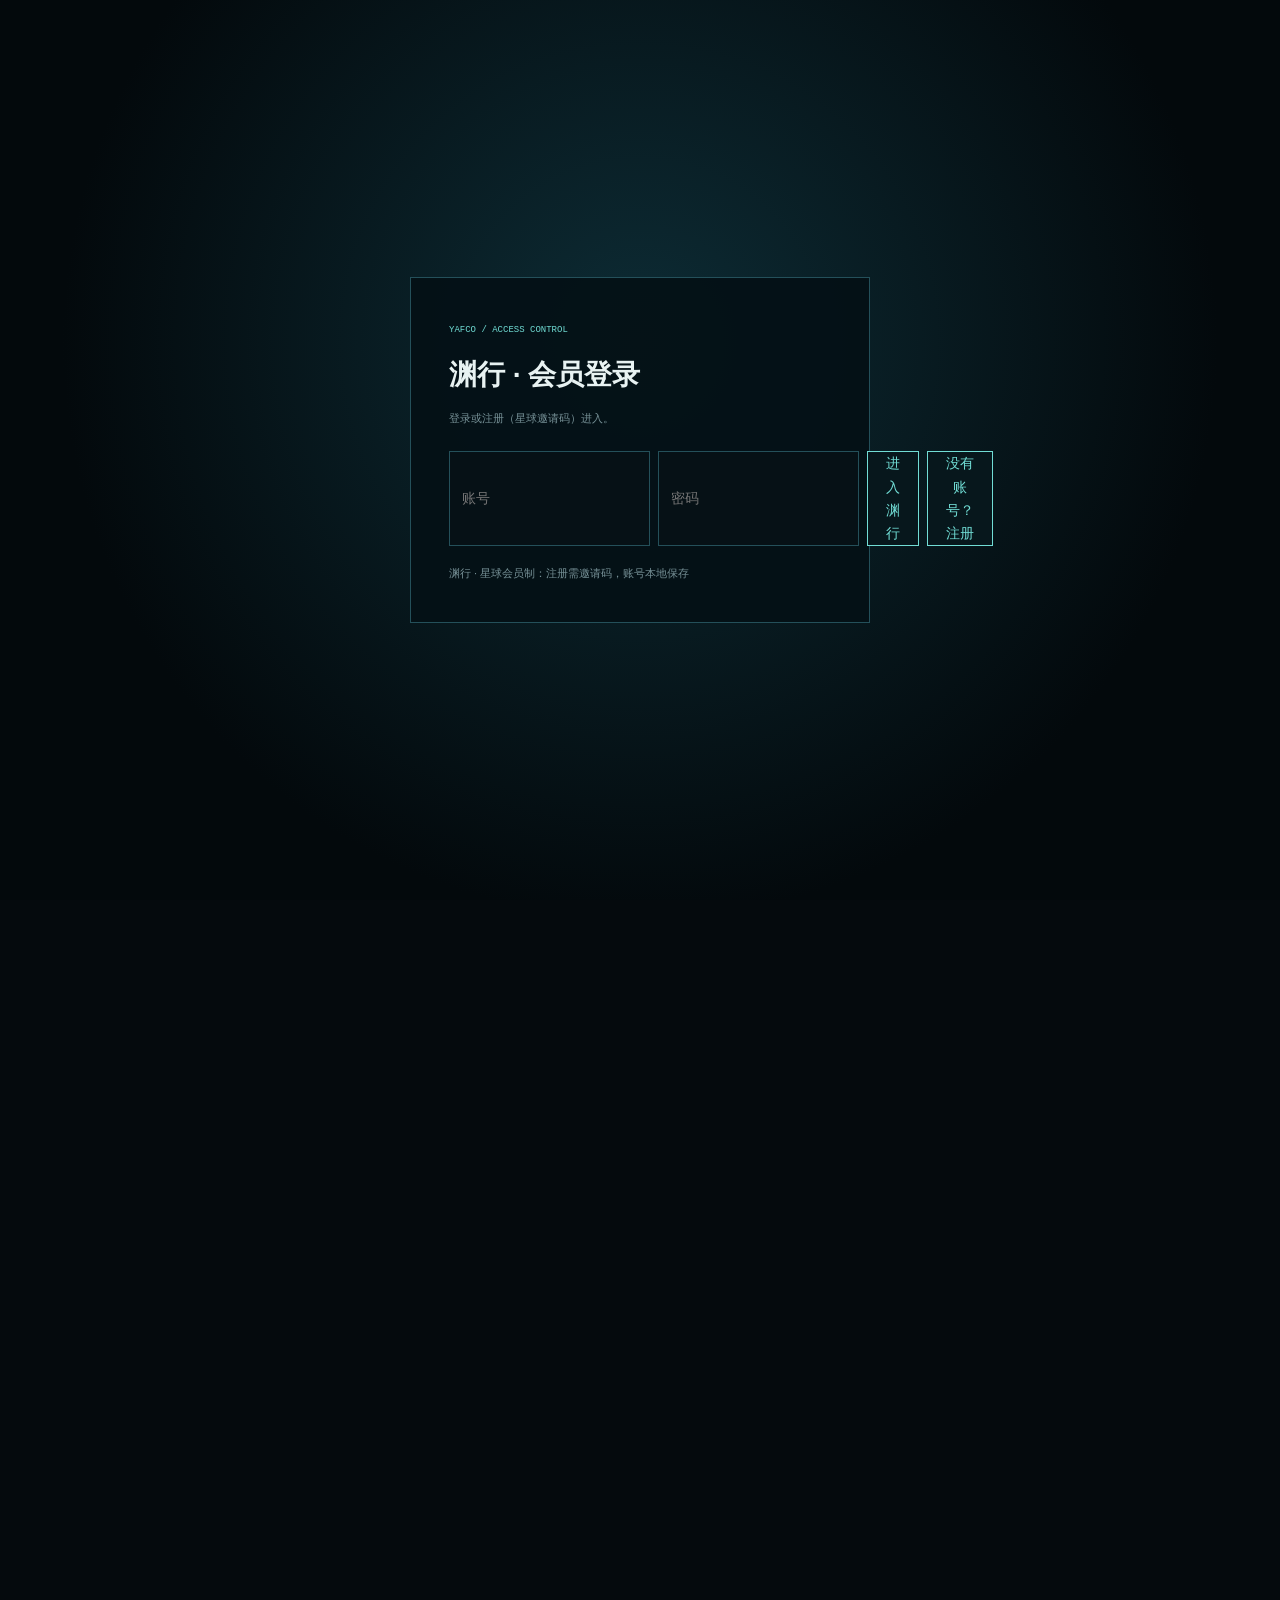
==== commit ceb978dd: "index: 登录表单加注册切换+邀请码" ====
--- a/index.html
+++ b/index.html
@@ -34,11 +34,13 @@
       <h1 id="accessTitle">校验航行权限</h1>
       <p id="accessMessage">正在读取北京时间访问窗口……</p>
       <form id="accessForm" class="hidden" autocomplete="off">
-        <input id="accessUsername" type="text" placeholder="账号（星球会员）" maxlength="24" autocomplete="username" required>
+        <input id="accessUsername" type="text" placeholder="账号" maxlength="24" autocomplete="username" required>
         <input id="accessPassword" type="password" placeholder="密码" maxlength="32" autocomplete="current-password" required>
-        <button type="submit">进入渊行</button>
+        <input id="accessInvite" type="text" placeholder="星球邀请码（注册时必填）" maxlength="24" autocomplete="off" style="display:none">
+        <button type="submit" id="accessSubmit">进入渊行</button>
+        <button type="button" id="accessToggle" class="link-btn">没有账号？注册</button>
       </form>
-      <small id="accessSchedule">渊行 · 知识星球会员制访问（账号由管理员开通）</small>
+      <small id="accessSchedule">渊行 · 星球会员制：注册需邀请码，账号本地保存</small>
     </div>
   </section>
   <section class="cover" id="cover">
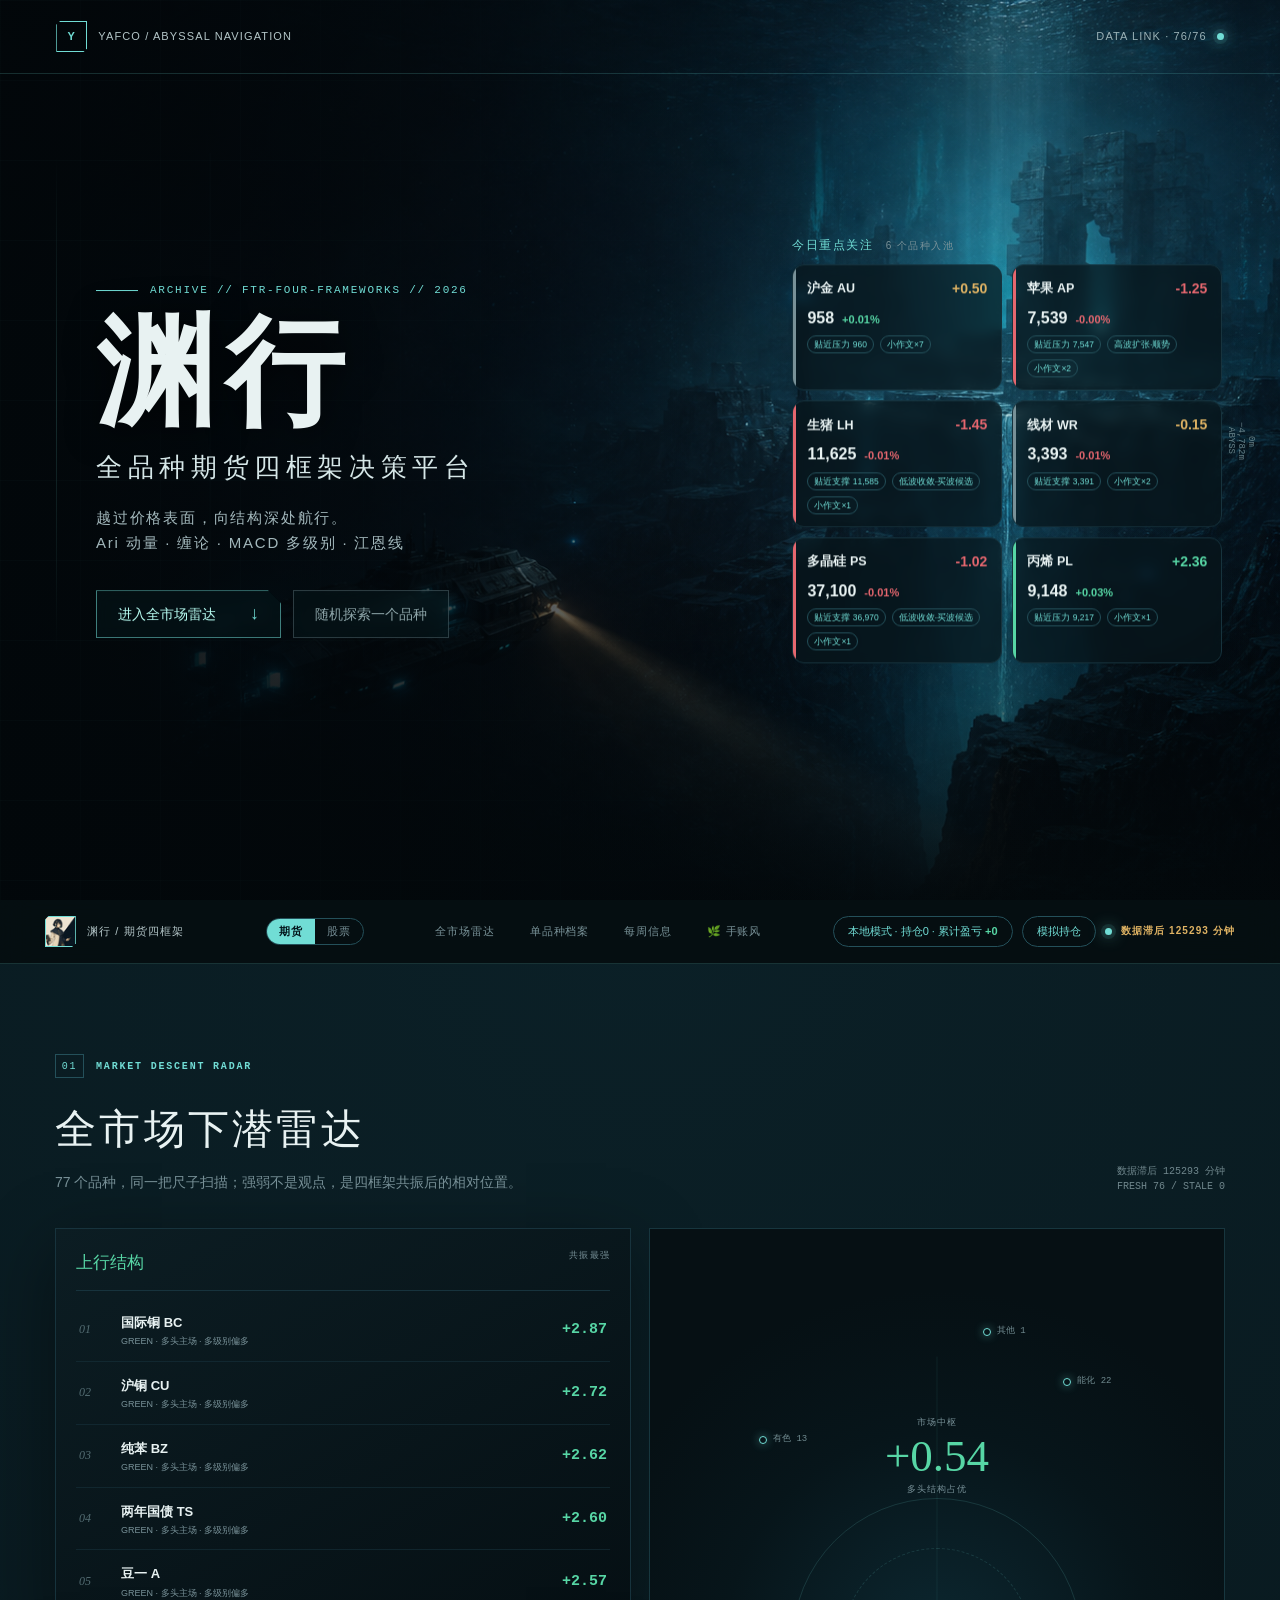
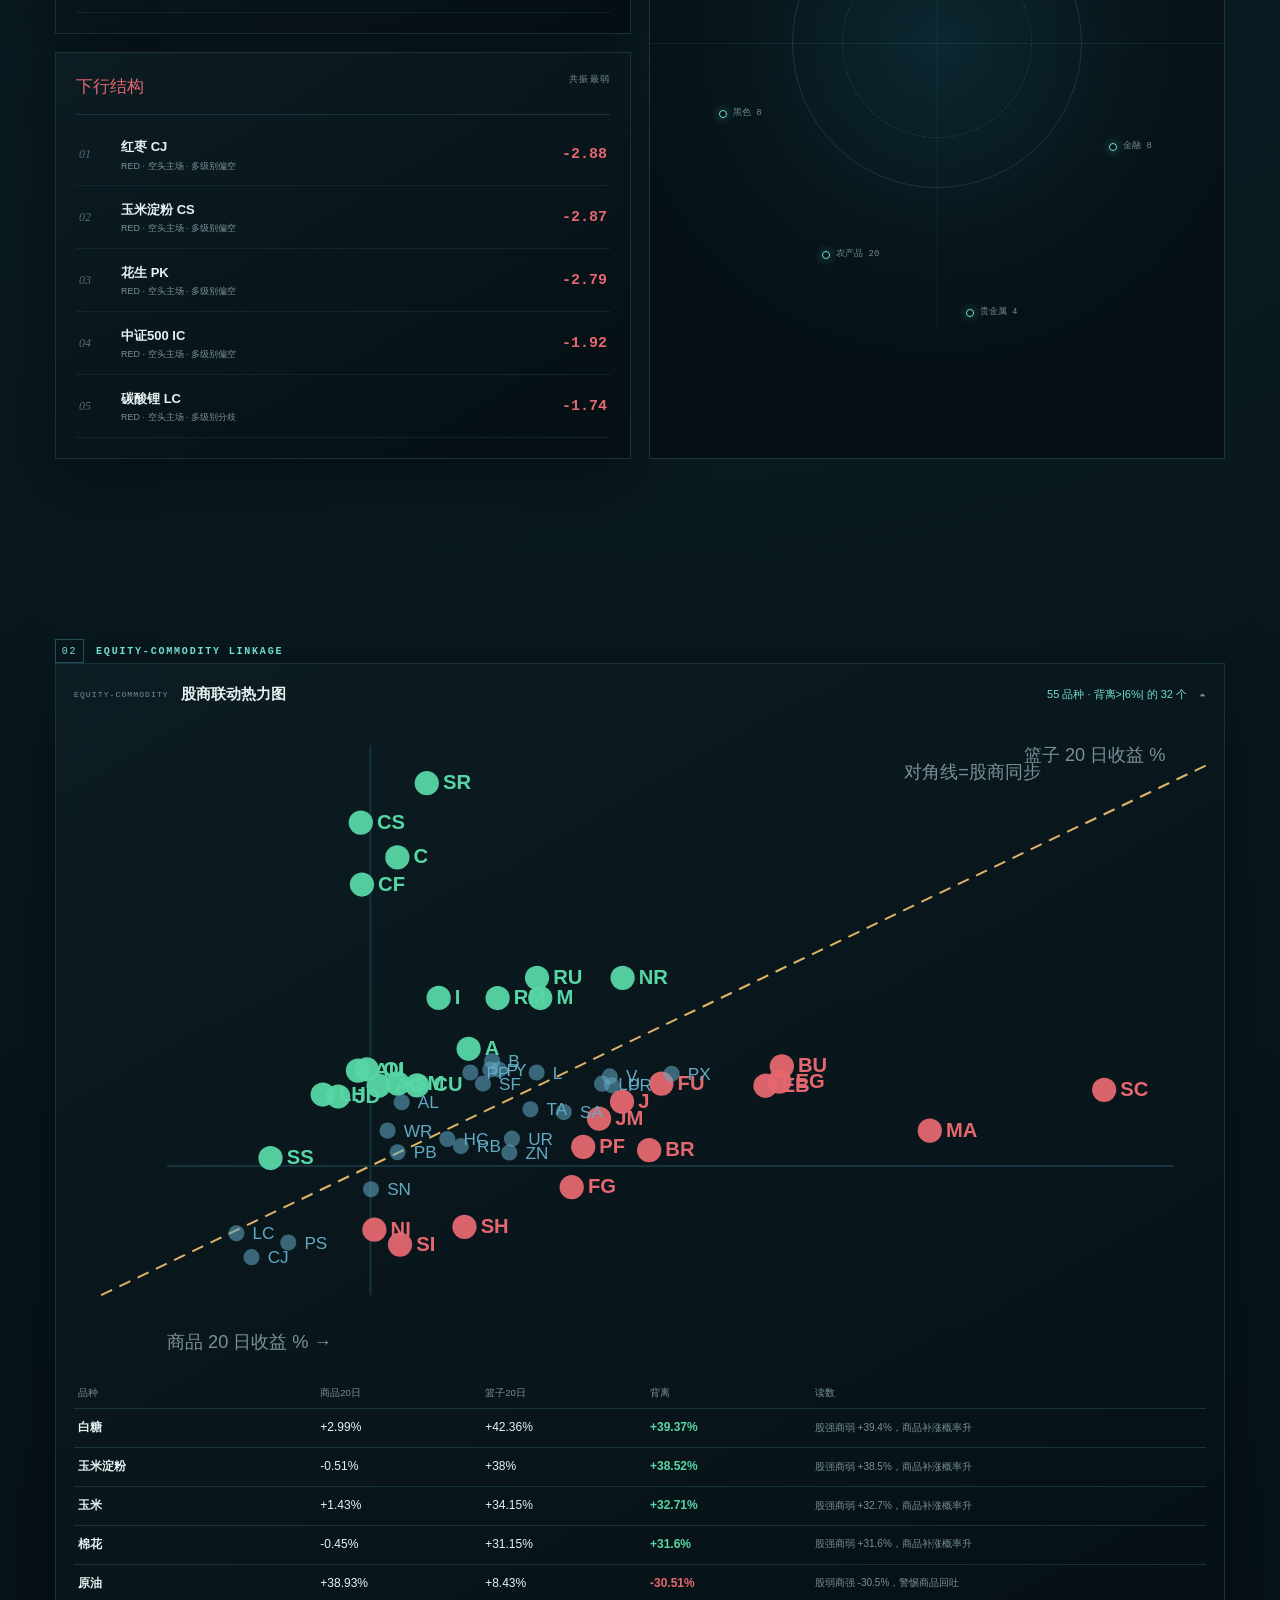
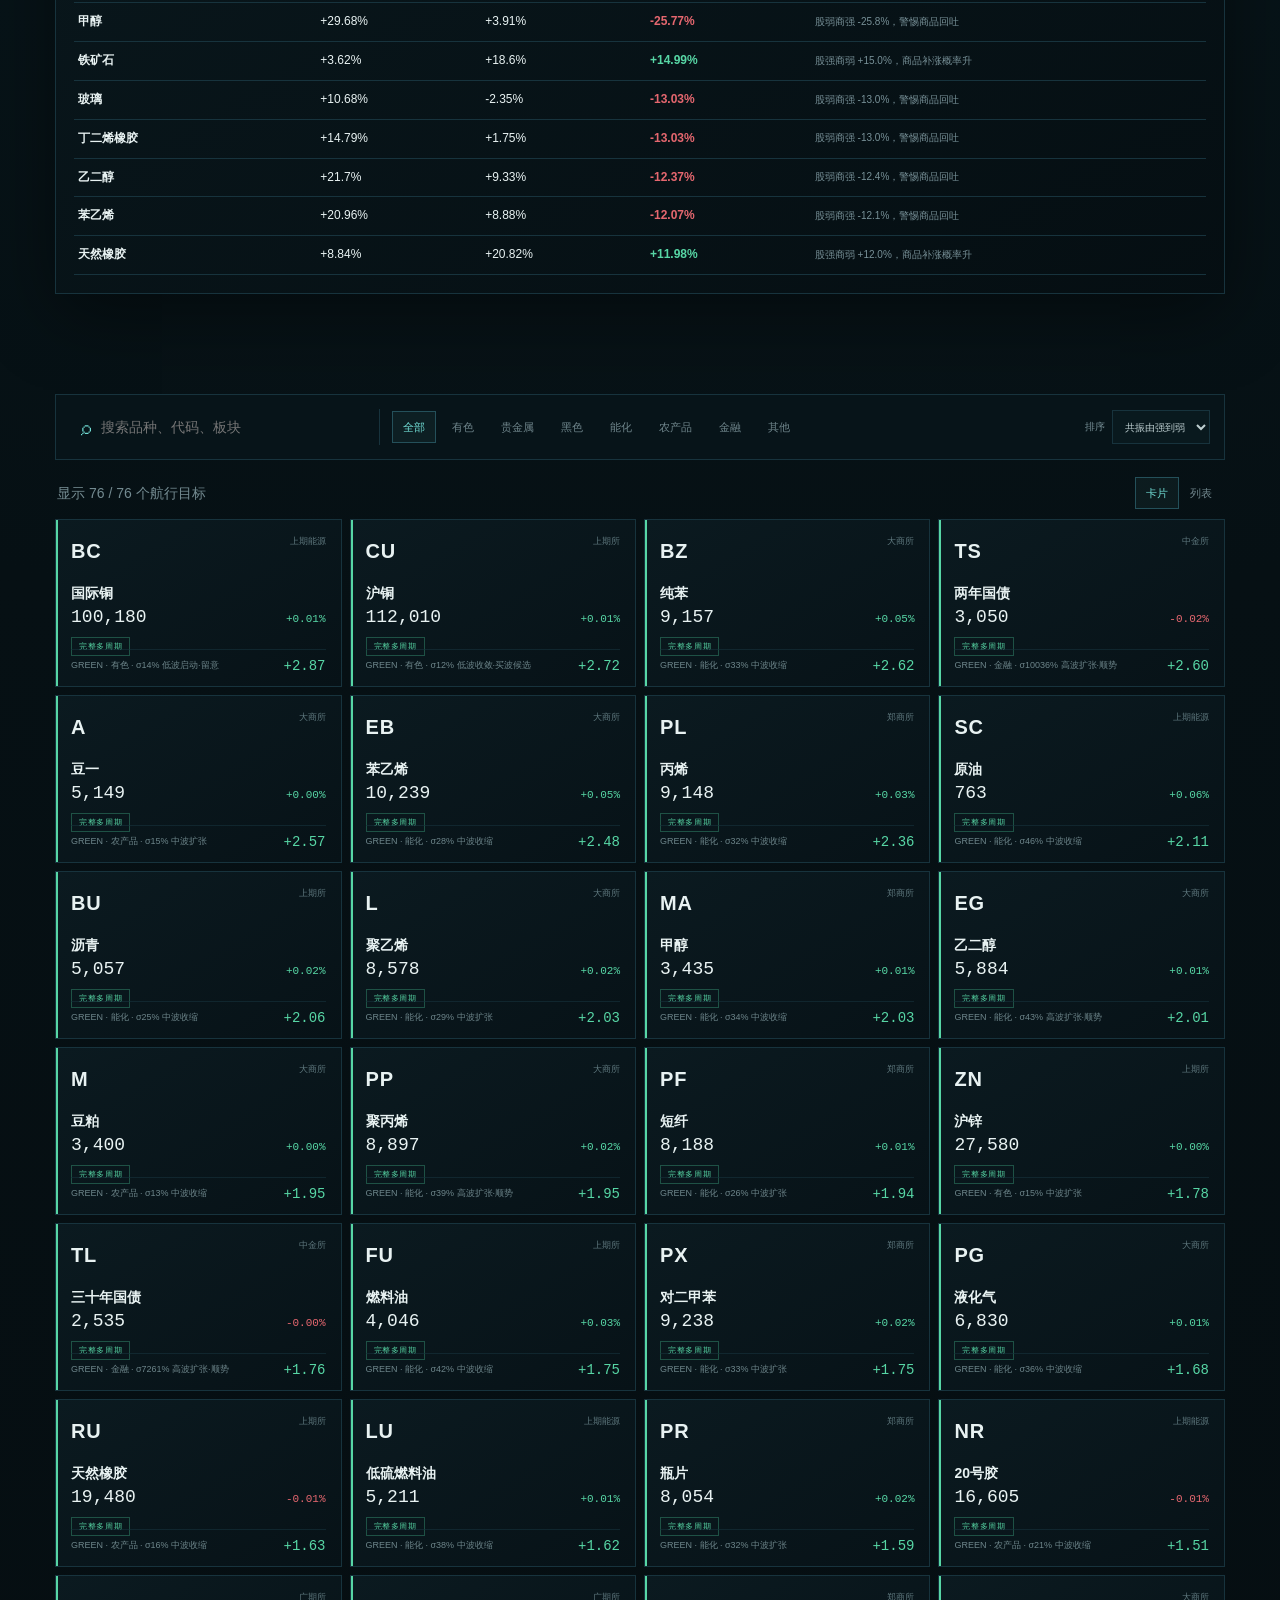
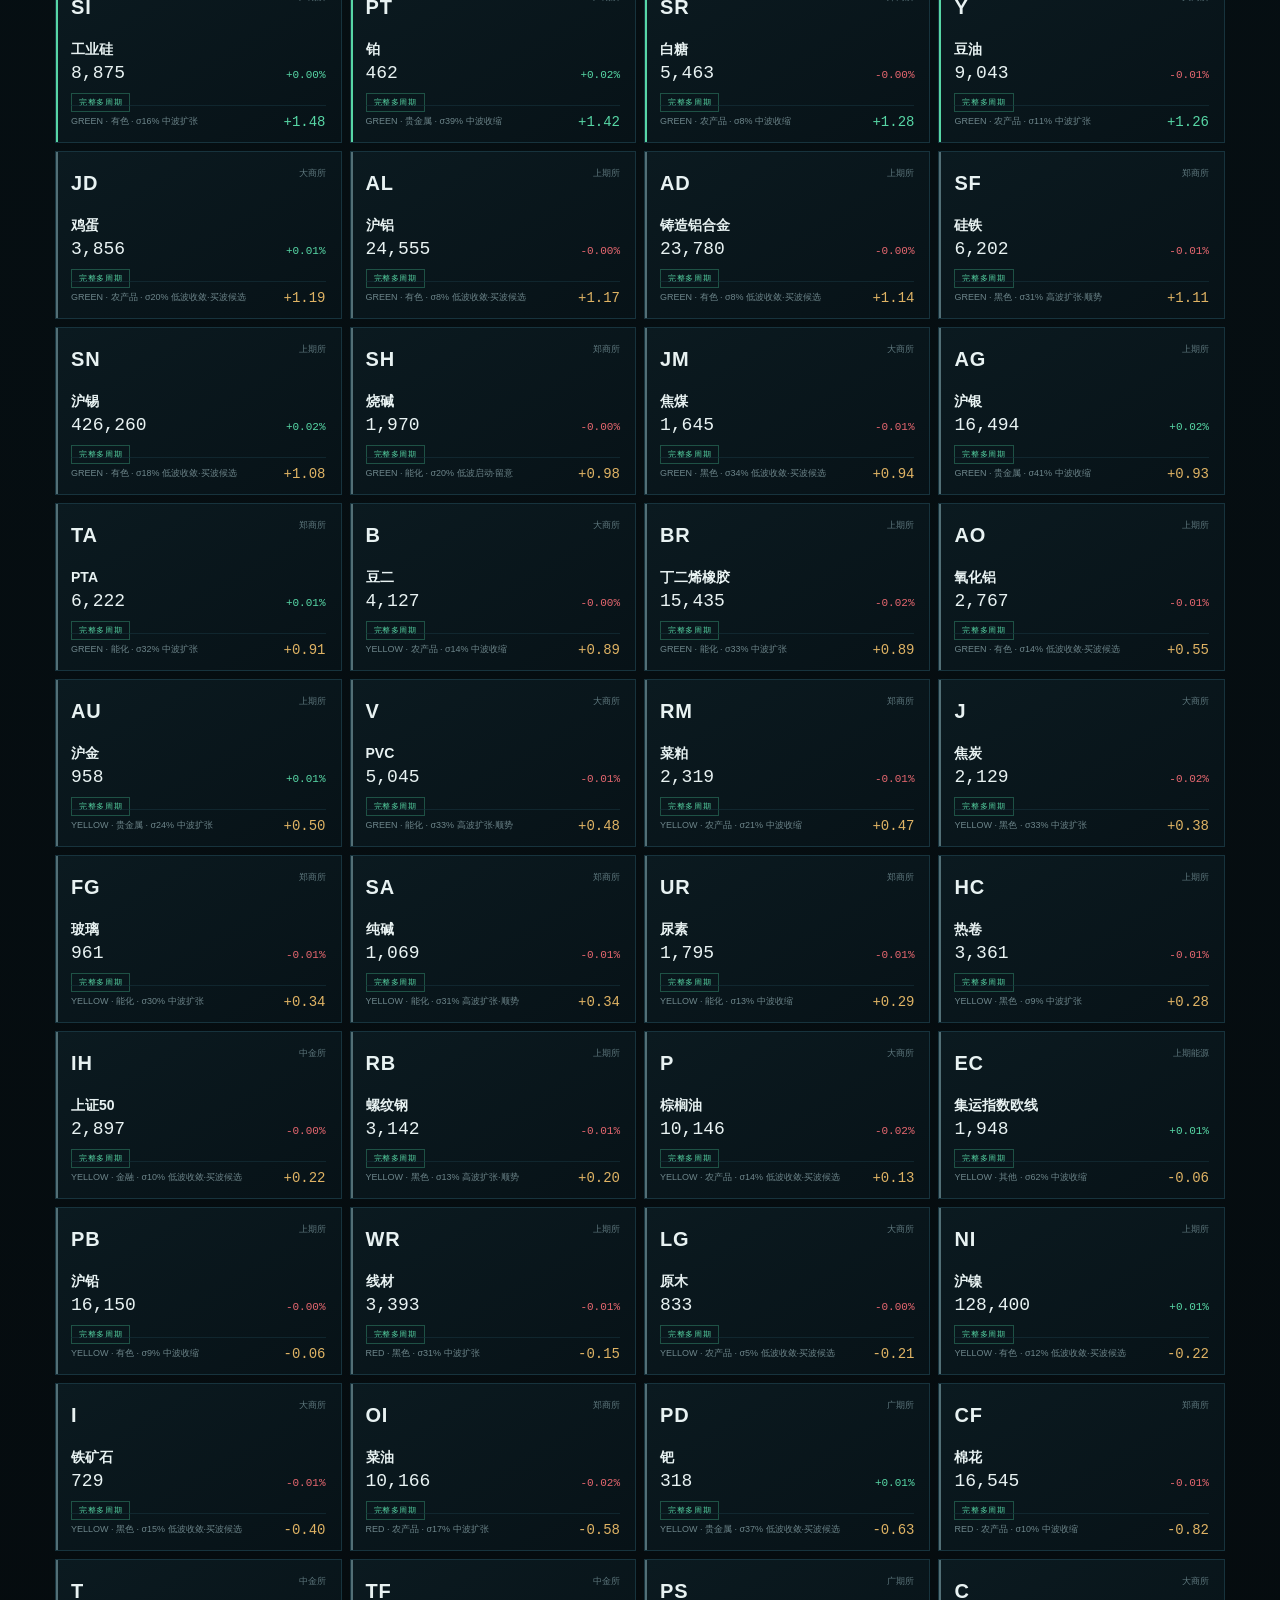
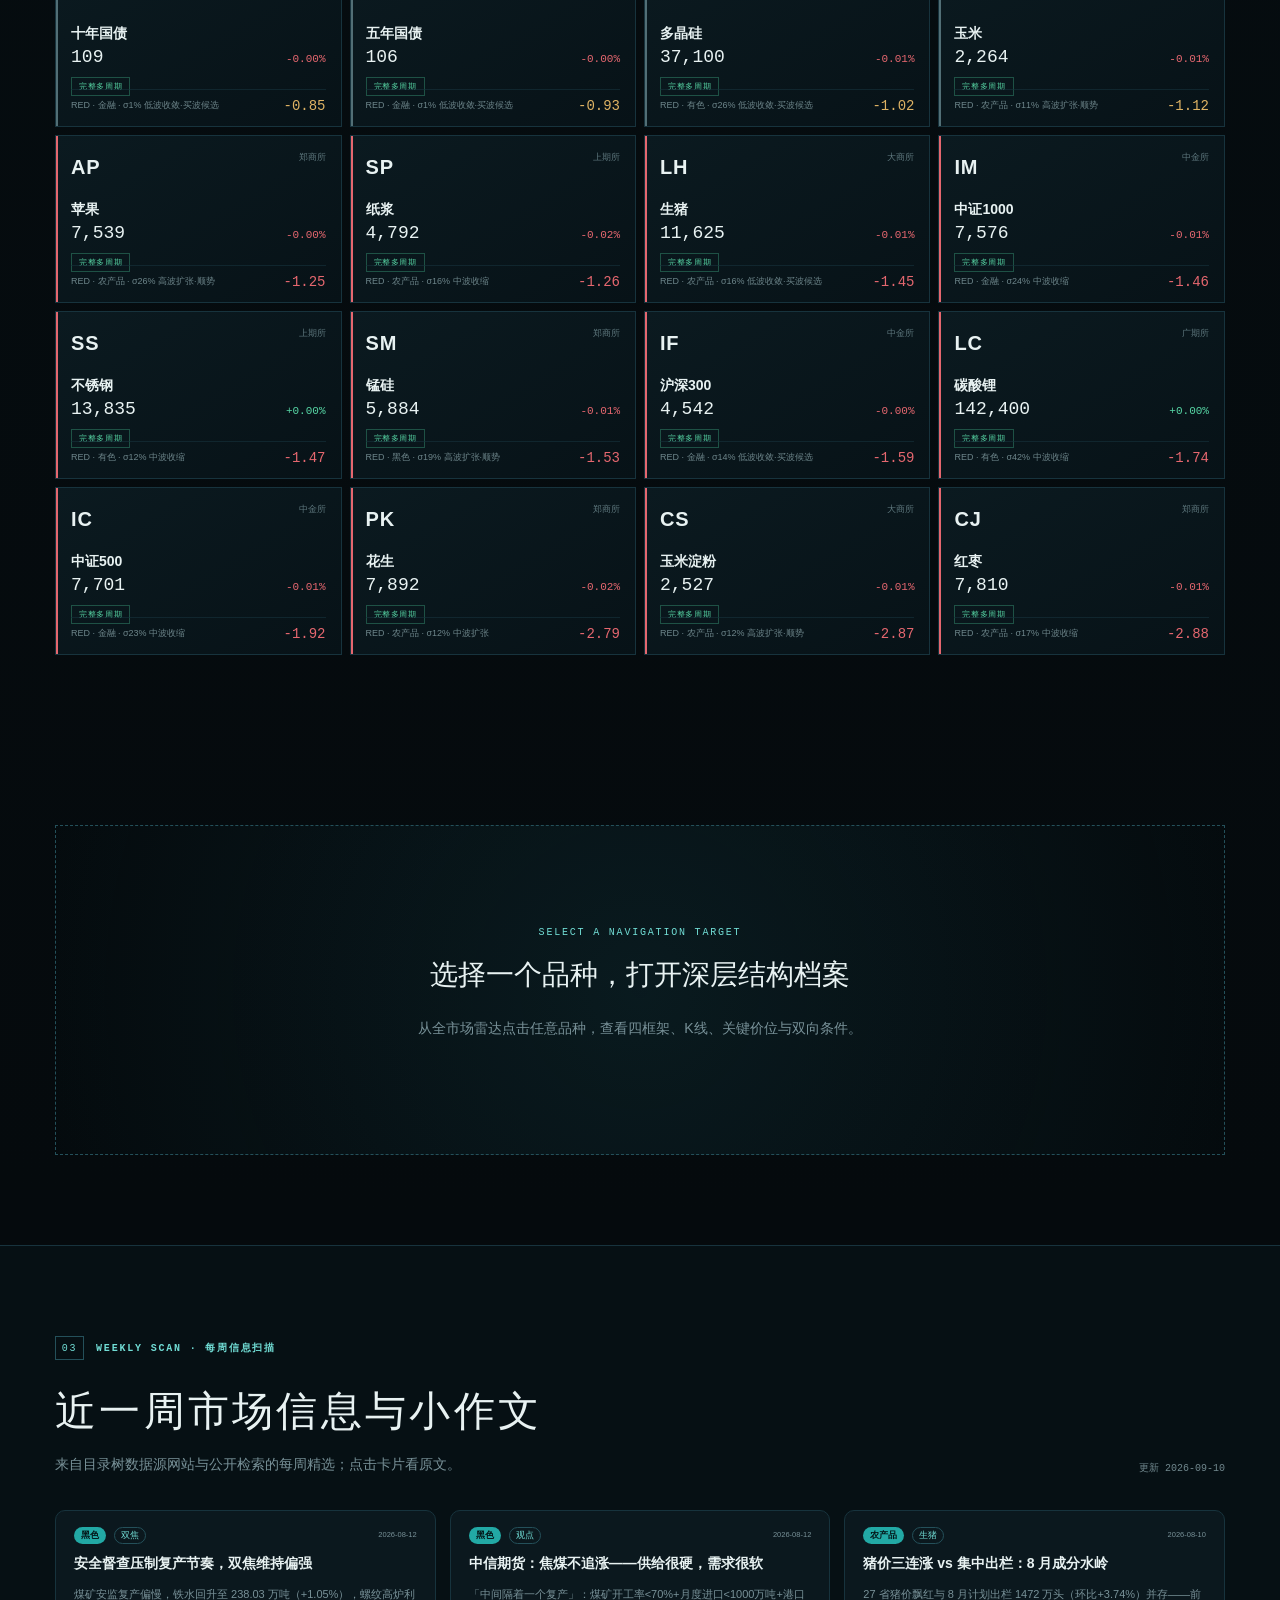
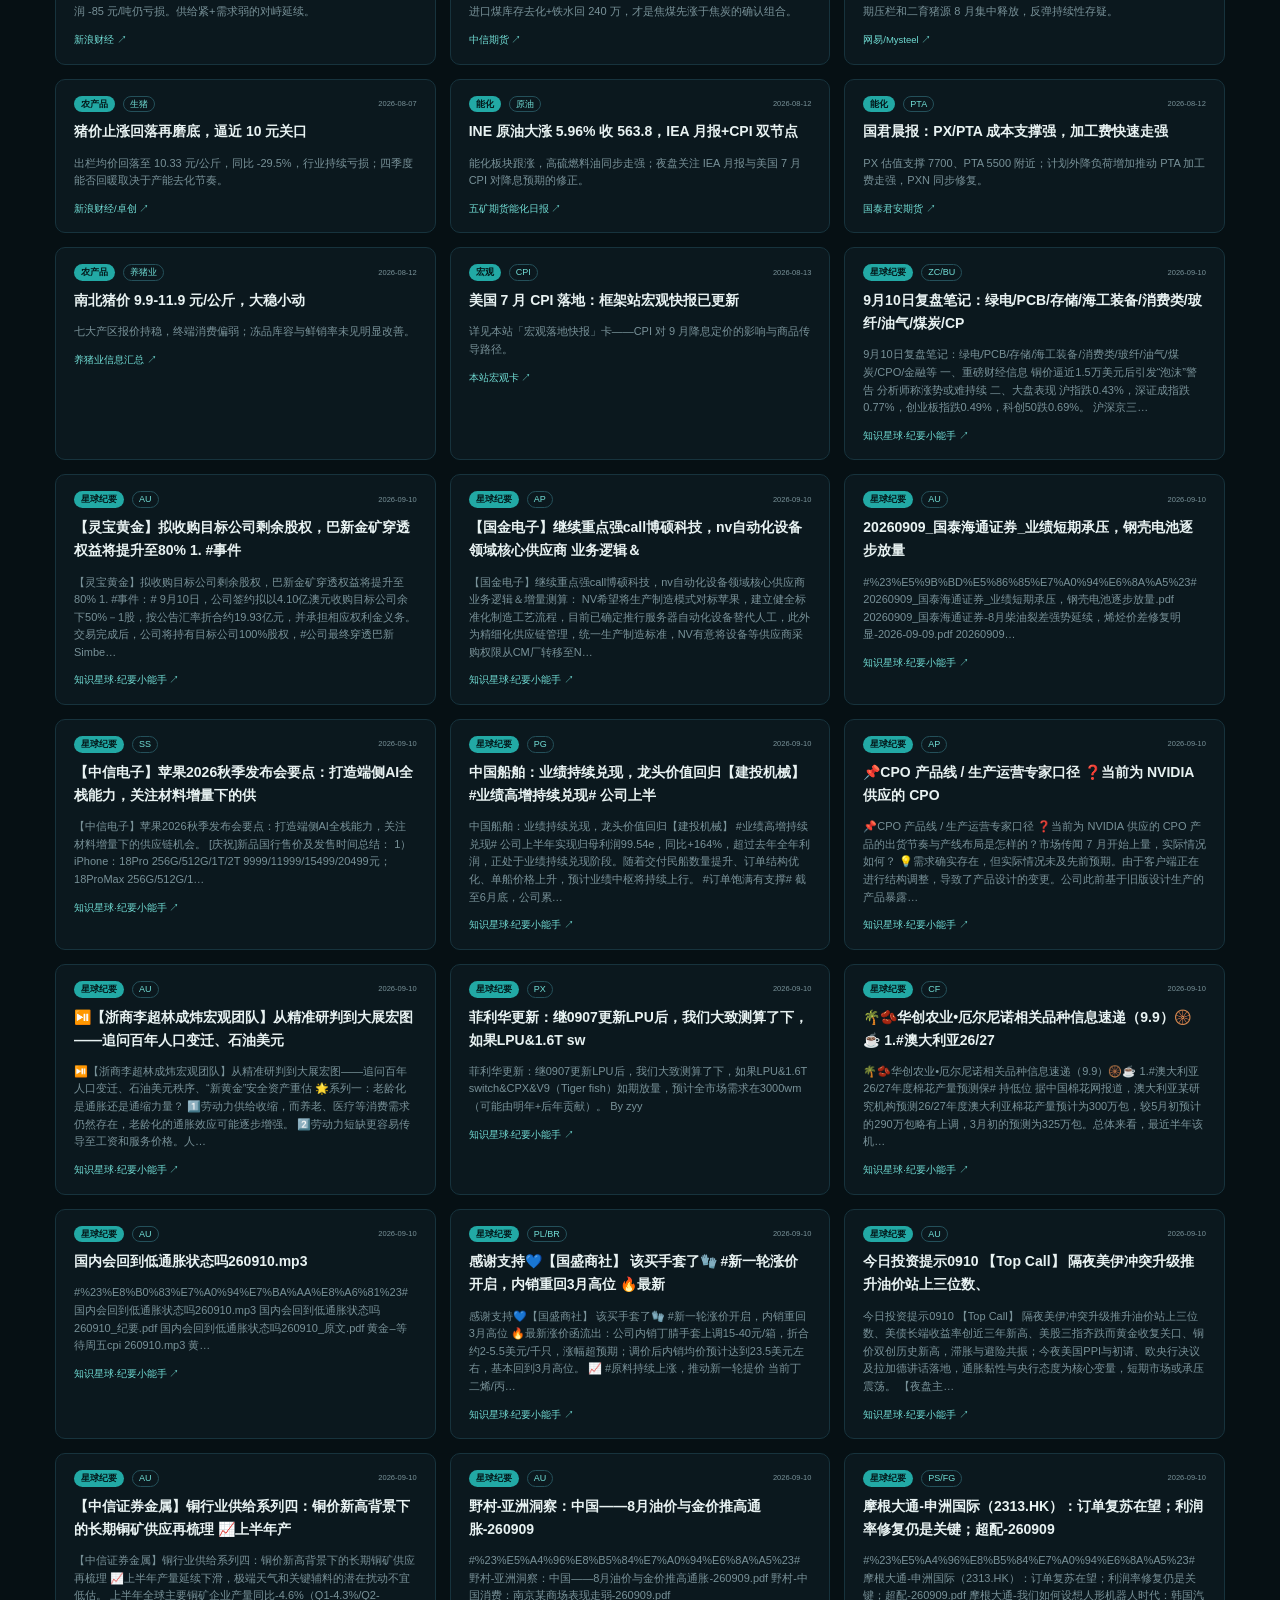
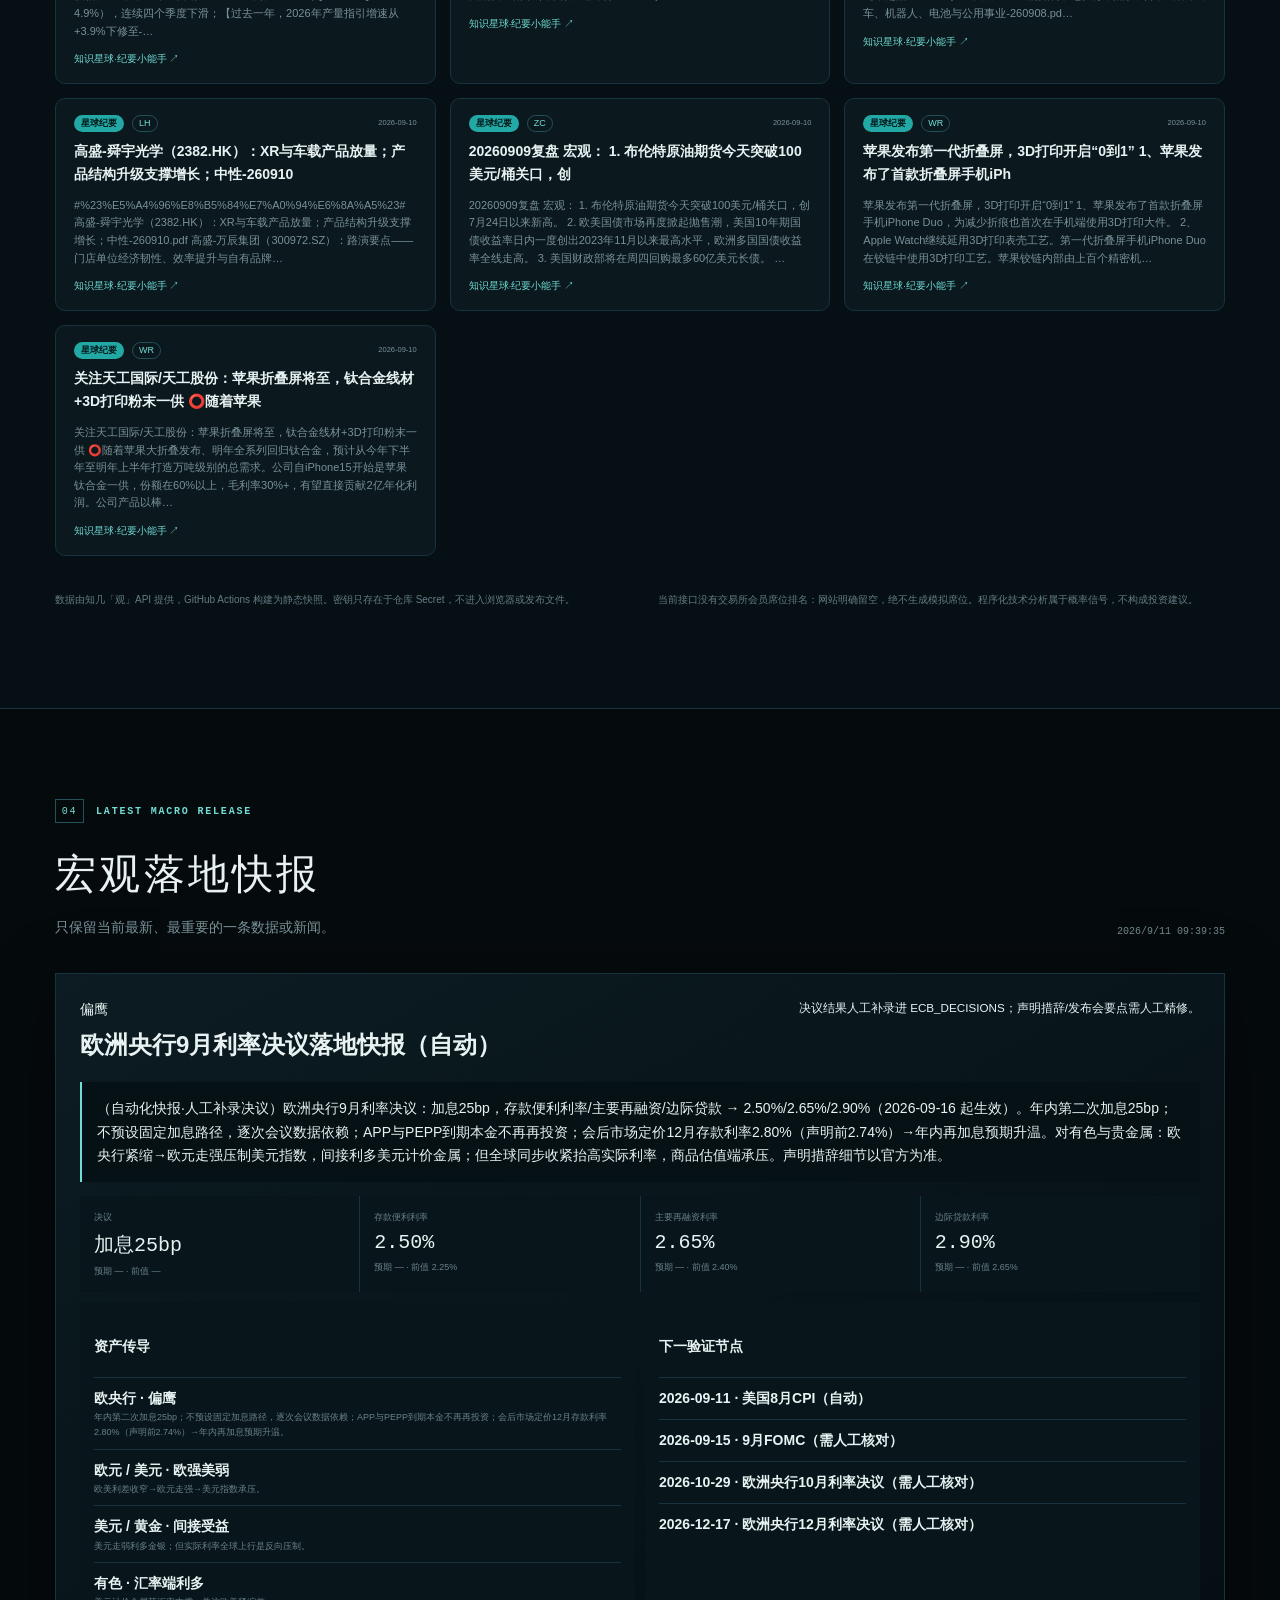
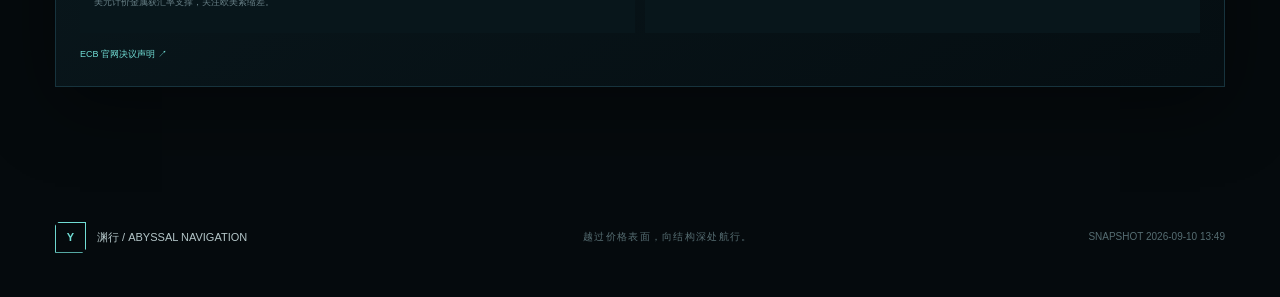
==== commit 7a9d7063: "frontend: FOMC scenario tree block in macro section" ====
--- a/index.html
+++ b/index.html
@@ -1,156 +1,150 @@
-<!doctype html>
-<html lang="zh-CN">
-<head>
-  <meta charset="utf-8">
-  <meta name="viewport" content="width=device-width, initial-scale=1, viewport-fit=cover">
-  <meta name="theme-color" content="#071116">
-  <meta name="mobile-web-app-capable" content="yes">
-  <meta name="apple-mobile-web-app-capable" content="yes">
-  <meta name="apple-mobile-web-app-status-bar-style" content="black-translucent">
-  <meta name="apple-mobile-web-app-title" content="渊行">
-  <meta name="robots" content="noindex,nofollow,noarchive,nosnippet,noimageindex">
-  <meta name="referrer" content="no-referrer">
-  <meta http-equiv="Content-Security-Policy" content="default-src 'self'; script-src 'self'; style-src 'self' 'unsafe-inline'; img-src 'self' data:; connect-src 'self'; object-src 'none'; base-uri 'none'; frame-ancestors 'none'; form-action 'self'; upgrade-insecure-requests">
-  <meta name="description" content="全品种期货四框架技术决策平台：Ari 动量、缠论、MACD 多级别、江恩线。">
-  <title>渊行 · 全品种期货四框架</title>
-  <link rel="manifest" href="manifest.webmanifest">
-  <link rel="icon" type="image/png" sizes="32x32" href="assets/favicon-32.png">
-  <link rel="apple-touch-icon" sizes="180x180" href="assets/apple-touch-icon.png">
-  <link rel="preload" href="assets/abyss-voyage-cover.png" as="image">
-  <link rel="stylesheet" href="styles.css">
-  <link rel="stylesheet" href="mobile.css">
-  <link rel="stylesheet" href="styles.journal.css">
-  <style>
-    .data-badge{display:inline-flex;width:max-content;margin-top:10px;padding:3px 7px;border:1px solid;font:8px Consolas,monospace;letter-spacing:.08em}
-    .data-badge.official{color:var(--green);border-color:rgba(71,193,146,.35)}
-    .data-badge.proxy{color:var(--amber);border-color:rgba(219,186,107,.35)}
-    .quality-warning{color:var(--amber)!important}
-  </style>
-</head>
-<body>
-  <section class="access-gate" id="accessGate" aria-live="polite">
-    <div class="access-box">
-      <span>YAFCO / ACCESS CONTROL</span>
-      <h1 id="accessTitle">校验航行权限</h1>
-      <p id="accessMessage">正在读取北京时间访问窗口……</p>
-      <form id="accessForm" class="hidden" autocomplete="off">
-        <input id="accessUsername" type="text" placeholder="账号" maxlength="24" autocomplete="username" required>
-        <input id="accessPassword" type="password" placeholder="密码" maxlength="32" autocomplete="current-password" required>
-        <input id="accessInvite" type="text" placeholder="星球邀请码（注册时必填）" maxlength="24" autocomplete="off" style="display:none">
-        <button type="submit" id="accessSubmit">进入渊行</button>
-        <button type="button" id="accessToggle" class="link-btn">没有账号？注册</button>
-      </form>
-      <small id="accessSchedule">渊行 · 星球会员制：注册需邀请码，账号本地保存</small>
-    </div>
-  </section>
-  <section class="cover" id="cover">
-    <div class="cover-image"></div><div class="cover-vignette"></div><div class="cover-grid"></div>
-    <nav class="cover-nav"><a class="identity" href="#cover"><i>Y</i><span>YAFCO / ABYSSAL NAVIGATION</span></a><div><span id="coverStatus">等待数据链路</span><span class="live-signal"></span></div></nav>
-    <div class="cover-copy">
-      <div class="archive-code">ARCHIVE // FTR-FOUR-FRAMEWORKS // 2026</div>
-      <h1><span>渊行</span><small>全品种期货四框架决策平台</small></h1>
-      <p>越过价格表面，向结构深处航行。<br>Ari 动量 · 缠论 · MACD 多级别 · 江恩线</p>
-      <div class="cover-actions"><a class="enter-button" href="#market"><span>进入全市场雷达</span><b>↓</b></a><button id="coverRandom">随机探索一个品种</button></div>
-    </div>
-    
-    <div class="cover-focus"><div class="cover-focus-title">今日重点关注 <em id="focusTime">—</em></div><div class="cover-focus-pool" id="focusPool"></div></div>
-    <div class="depth-scale"><span>0m</span><i></i><span>−4,782m</span><i></i><span>ABYSS</span></div>
-  </section>
-
-  <main id="market">
-    <header class="site-header">
-      <a class="identity" href="#cover"><i><img src="assets/favicon-32.png" alt=""></i><span>渊行 / 期货四框架</span></a><span class="side-switch"><a class="on">期货</a><a href="stocks/">股票</a></span>
-      <nav><a href="#radar">全市场雷达</a><a href="#detail">单品种档案</a><a href="#method">每周信息</a><a href="#" id="themeToggle" title="切换 深渊/手账 风格">🌿 手账风</a></nav>
-      <div class="header-actions"><button class="acct-btn" id="acctBtn" type="button">登录 / 注册</button><button class="pos-btn hidden" id="posBtn" type="button">模拟持仓</button><button class="install-app hidden" id="installApp" type="button">安装 App</button><div class="header-state"><span class="live-signal"></span><b id="headerUpdated">载入中</b></div></div>
-    </header>
-
-    <section class="overview section" id="radar">
-      <div class="section-kicker"><span>01</span><b>MARKET DESCENT RADAR</b></div>
-      <div class="section-title"><div><h2>全市场下潜雷达</h2><p>77 个品种，同一把尺子扫描；强弱不是观点，是四框架共振后的相对位置。</p></div><div class="build-state" id="buildState">—</div></div>
-      <div class="overview-grid">
-        <article class="rank-panel bullish"><header><span>上行结构</span><b>共振最强</b></header><div id="bullRank" class="rank-list"></div></article>
-        <article class="market-orbit"><div class="orbit-ring ring-a"></div><div class="orbit-ring ring-b"></div><div class="orbit-core"><span>市场中枢</span><b id="marketBalance">—</b><small id="marketBalanceText">计算中</small></div><div id="sectorDots"></div></article>
-        <article class="rank-panel bearish"><header><span>下行结构</span><b>共振最弱</b></header><div id="bearRank" class="rank-list"></div></article>
-      </div>
-    </section>
-
-    <section class="section" id="divlink">
-      <div class="section-kicker"><span>02</span><b>EQUITY-COMMODITY LINKAGE</b></div>
-      <details class="div-fold dark-panel" open><summary><span>EQUITY-COMMODITY</span><h3>股商联动热力图</h3><em id="divSummary">—</em></summary>
-      <div class="div-chart" id="divChart"></div>
-      <div class="div-board-head"><span>品种</span><span>商品20日</span><span>篮子20日</span><span>背离</span><span>读数</span></div>
-      <div class="div-board" id="divBoard"></div></details>
-    </section>
-    <section class="scanner section" id="scanner">
-      <div class="scanner-toolbar">
-        <div class="search-box"><span>⌕</span><input id="searchInput" placeholder="搜索品种、代码、板块"></div>
-        <div class="sector-filters" id="sectorFilters"></div>
-        <label class="sort-select"><span>排序</span><select id="sortSelect"><option value="score-desc">共振由强到弱</option><option value="score-asc">共振由弱到强</option><option value="change-desc">涨幅由高到低</option><option value="change-asc">跌幅由高到低</option><option value="symbol">代码顺序</option></select></label>
-      </div>
-      <div class="scanner-summary"><span id="resultCount">—</span><div><button data-view="cards" class="active">卡片</button><button data-view="table">列表</button></div></div>
-      <div id="productGrid" class="product-grid"></div>
-      <div id="productTable" class="product-table hidden"></div>
-    </section>
-
-    <section class="detail section" id="detail">
-      <div class="detail-empty" id="detailEmpty"><span>SELECT A NAVIGATION TARGET</span><h2>选择一个品种，打开深层结构档案</h2><p>从全市场雷达点击任意品种，查看四框架、K线、关键价位与双向条件。</p></div>
-      <div class="detail-shell hidden" id="detailShell">
-        <div class="detail-head">
-          <div><div class="detail-code"><span id="detailSector">—</span><b id="detailContract">—</b></div><h2 id="detailName">—</h2><p id="detailSource">—</p></div>
-          <div class="detail-price"><strong id="detailPrice">—</strong><span id="detailChange">—</span></div>
-          <div class="detail-score"><span>四框架共振</span><b id="detailScore">—</b><em id="detailBias">—</em></div>
-          <div class="paper-actions"><button id="paperLong" type="button">开模拟多</button><button id="paperShort" type="button">开模拟空</button></div><button class="close-detail" id="closeDetail">×</button>
-        </div>
-        <div class="detail-layout">
-          <div class="detail-main">
-            <article class="chart-panel dark-panel"><header><div><span>PRICE STRUCTURE</span><h3>价格结构航迹</h3></div><div class="chart-tabs" id="chartTabs"><button data-frame="W">周线</button><button data-frame="D" class="active">日线</button><button data-frame="60">60分钟</button><button data-frame="15">15分钟</button></div></header><div id="priceChart" class="price-chart"></div><div class="chart-legend"><span class="up">上涨</span><span class="down">下跌</span><span class="ma5">MA5</span><span class="ma20">MA20</span><span class="ma60">MA60</span></div></article>
-            
-            <article class="fundamental-card dark-panel hidden" id="fundamentalCard"><header><div><span>FUNDAMENTAL FOCUS</span><h3 id="fundamentalTitle">基本面主要矛盾</h3></div></header><p id="fundamentalThesis">—</p><div class="fund-body"><div class="fund-left"><div class="fundamental-metrics" id="fundamentalMetrics"></div></div><div class="fund-chart" id="fundChart"></div></div><a class="fundamental-link" id="fundamentalLink" href="#" target="_blank" rel="noopener">进入完整基本面框架 <b>↗</b></a></article>
-            <details class="framework-fold dark-panel" id="frameworkFold"><summary><span>FOUR FRAMEWORKS</span><h3>四框架明细</h3><em class="fw-sum"><i>Ari <b id="fwAri">—</b></i><i>缠论 <b id="fwChan">—</b></i><i>MACD <b id="fwMacd">—</b></i><i>江恩 <b id="fwGann">—</b></i></em></summary><div class="framework-grid">
-              <article class="framework-card" id="ariCard"><header><i>A</i><div><span>ARI MOMENTUM</span><h3>Ari 动量环境</h3></div><b id="ariTone">—</b></header><strong id="ariScore">—</strong><dl id="ariDetail"></dl></article>
-              <article class="framework-card" id="chanCard"><header><i>缠</i><div><span>CHAN STRUCTURE</span><h3>缠论结构</h3></div><b id="chanTone">—</b></header><strong id="chanScore">—</strong><dl id="chanDetail"></dl></article>
-              <article class="framework-card" id="macdCard"><header><i>M</i><div><span>MULTI-TIMEFRAME</span><h3>MACD 多级别</h3></div><b id="macdTone">—</b></header><strong id="macdScore">—</strong><dl id="macdDetail"></dl></article>
-              <article class="framework-card" id="gannCard"><header><i>江</i><div><span>GANN NAVIGATION</span><h3>江恩线</h3></div><b id="gannTone">—</b></header><strong id="gannScore">—</strong><dl id="gannDetail"></dl></article>
-            </div></details>
-            <details class="equity-fold dark-panel" id="equityFold"><summary><span>EQUITY LINKAGE</span><h3>相关权益联动</h3><em id="equitySummary">—</em></summary><div id="equityBody"></div></details>
-            <details class="survey-fold equity-fold dark-panel" id="surveyFold"><summary><span>FIELD SURVEY</span><h3>最新调研纪要及矛盾整理</h3><em id="surveySummary">—</em></summary><div id="surveyBody"></div></details>
-            <details class="survey-fold equity-fold dark-panel" id="crossInsightFold"><summary><span>CROSS ASSET</span><h3>跨品种思考</h3><em id="crossInsightSummary">—</em></summary><div id="crossInsightBody"></div></details>
-            <details class="survey-fold equity-fold dark-panel" id="premiumFold"><summary><span>MB PREMIUM</span><h3>海外MB升贴水</h3><em id="premiumSummary">—</em></summary><div id="premiumBody"></div></details>
-            <details class="essay-fold dark-panel" id="essayFold"><summary><span>RUMOR MILL</span><h3>相关流言</h3><em id="essaySummary">—</em></summary><div id="essayBody"></div></details>
-          </div>
-          <aside class="decision-rail">
-            <article class="strategy-switch dark-panel"><header><div><span>STRATEGY TIMEFRAME</span><h3 id="strategyHorizon">日线 · 波段</h3></div><small id="strategyQuality">默认日线</small></header><div class="chart-tabs" id="strategyTabs"><button data-frame="W">周线</button><button data-frame="D" class="active">日线</button><button data-frame="60">60分钟</button><button data-frame="15">15分钟</button></div></article>
-            <article class="left-candidate dark-panel"><header><div><span>LEFT-SIDE WATCHLIST</span><h3>左侧备选机会</h3></div><small>候选 ≠ 确认</small></header><div class="left-candidate-grid"><section class="left-long"><b id="leftLongPriority">—</b><h4>支撑带试多</h4><strong id="leftLongZone">—</strong><p id="leftLongTrigger">—</p><dl id="leftLongDetail"></dl></section><section class="left-short"><b id="leftShortPriority">—</b><h4>压力带试空</h4><strong id="leftShortZone">—</strong><p id="leftShortTrigger">—</p><dl id="leftShortDetail"></dl></section></div><footer>仅在区间出现反转证据后轻仓试错，单笔风险不超过右侧确认仓位的 1/3。</footer></article>
-            <details class="decision-card long-card route-fold"><summary><span class="route-tag">LONG ROUTE</span><b id="longPriority" class="route-pri">—</b><h3>做多航线</h3><p id="longTrigger">—</p></summary><dl id="longDetail"></dl><small id="longConfirm">—</small></details>
-            <details class="decision-card short-card route-fold"><summary><span class="route-tag">SHORT ROUTE</span><b id="shortPriority" class="route-pri">—</b><h3>做空航线</h3><p id="shortTrigger">—</p></summary><dl id="shortDetail"></dl><small id="shortConfirm">—</small></details>
-            
-            <article class="levels-card dark-panel"><header><span>DEPTH MARKERS</span><h3>关键深度标尺</h3></header><div id="levelMap"></div></article>
-            <article class="truth-card dark-panel"><header><span>SEAT WATCH</span><h3>持仓分析</h3></header><div id="seatRows"></div><div id="seatVol" class="seat-vol">—</div><p class="seat-note" id="truthNote">—</p></article>
-          </aside>
-        </div>
-      </div>
-    </section>
-
-    <section class="method section" id="method"><div class="section-kicker"><span>03</span><b>WEEKLY SCAN · 每周信息扫描</b></div><div class="section-title"><div><h2>近一周市场信息与小作文</h2><p>来自目录树数据源网站与公开检索的每周精选；点击卡片看原文。</p></div><div class="build-state" id="newsTime">—</div></div><div class="news-grid" id="newsGrid"></div><div class="provenance"><p>数据由知几「观」API 提供，GitHub Actions 构建为静态快照。密钥只存在于仓库 Secret，不进入浏览器或发布文件。</p><p>当前接口没有交易所会员席位排名：网站明确留空，绝不生成模拟席位。程序化技术分析属于概率信号，不构成投资建议。</p></div></section>
-    <section class="macro section" id="macro"><div class="section-kicker"><span>04</span><b>LATEST MACRO RELEASE</b></div><div class="section-title"><div><h2>宏观落地快报</h2><p>只保留当前最新、最重要的一条数据或新闻。</p></div><div class="build-state" id="macroTime">—</div></div><article class="macro-card dark-panel"><header><div><span id="macroStance">—</span><h3 id="macroTitle">载入中</h3></div><small id="macroVerify">—</small></header><p id="macroConclusion">—</p><div class="macro-metrics" id="macroMetrics"></div><div class="macro-grid"><section><h4>资产传导</h4><div id="macroTransmission"></div></section><section><h4>下一验证节点</h4><div id="macroNext"></div></section></div><footer id="macroSources"></footer></article></section>
-  </main>
-  <footer><a class="identity" href="#cover"><i>Y</i><span>渊行 / ABYSSAL NAVIGATION</span></a><p>越过价格表面，向结构深处航行。</p><span id="footerUpdated">—</span></footer>
-  <div class="loading-screen" id="loadingScreen"><div class="sonar"><i></i></div><span>建立全市场数据链路</span></div>
-  <div class="toast" id="toast"></div>
-  <nav class="mobile-nav" aria-label="手机端主导航"><a href="#radar"><span>⌁</span><b>雷达</b></a><a href="#scanner"><span>⌕</span><b>品种</b></a><a href="#detail"><span>◇</span><b>档案</b></a><a href="#method"><span>四</span><b>框架</b></a></nav>
-  <div class="acct-modal hidden" id="acctModal"><div class="acct-box">
-<h3>手机号登录 / 注册</h3><p>未注册的手机号将自动创建账号</p>
-<input id="acctPhone" placeholder="手机号" maxlength="11" inputmode="numeric">
-<input id="acctPass" type="password" placeholder="密码（至少 6 位）" maxlength="32">
-<input id="acctName" placeholder="昵称（注册时填，可留空）" maxlength="24">
-<div class="acct-err" id="acctError"></div>
-<div class="acct-actions"><button id="acctEnter" type="button">进入</button><button id="acctCancel" type="button">取消</button></div>
-<small>已有账户的用户名密码体系与访问时段门禁互相独立。</small>
-<button class="acct-logout" id="acctLogoutBtn" type="button">退出当前账号</button>
-</div></div>
-<div class="pos-panel hidden" id="posPanel"><header><h3>模拟持仓</h3><button id="posClose" type="button">×</button></header><div id="posBody"></div></div>
-<script src="auth.js"></script>
-<script src="account.js"></script>
-  <script src="app.js"></script>
-</body>
-</html>
+<!doctype html>
+<html lang="zh-CN">
+<head>
+  <meta charset="utf-8">
+  <meta name="viewport" content="width=device-width, initial-scale=1, viewport-fit=cover">
+  <meta name="theme-color" content="#071116">
+  <meta name="mobile-web-app-capable" content="yes">
+  <meta name="apple-mobile-web-app-capable" content="yes">
+  <meta name="apple-mobile-web-app-status-bar-style" content="black-translucent">
+  <meta name="apple-mobile-web-app-title" content="渊行">
+  <meta name="robots" content="noindex,nofollow,noarchive,nosnippet,noimageindex">
+  <meta name="referrer" content="no-referrer">
+  <meta http-equiv="Content-Security-Policy" content="default-src 'self'; script-src 'self'; style-src 'self' 'unsafe-inline'; img-src 'self' data:; connect-src 'self'; object-src 'none'; base-uri 'none'; frame-ancestors 'none'; form-action 'self'; upgrade-insecure-requests">
+  <meta name="description" content="全品种期货四框架技术决策平台：Ari 动量、缠论、MACD 多级别、江恩线。">
+  <title>渊行 · 全品种期货四框架</title>
+  <link rel="manifest" href="manifest.webmanifest">
+  <link rel="icon" type="image/png" sizes="32x32" href="assets/favicon-32.png">
+  <link rel="apple-touch-icon" sizes="180x180" href="assets/apple-touch-icon.png">
+  <link rel="preload" href="assets/abyss-voyage-cover.png" as="image">
+  <link rel="stylesheet" href="styles.css">
+  <link rel="stylesheet" href="mobile.css">
+  <link rel="stylesheet" href="styles.journal.css">
+  <style>
+    .data-badge{display:inline-flex;width:max-content;margin-top:10px;padding:3px 7px;border:1px solid;font:8px Consolas,monospace;letter-spacing:.08em}
+    .data-badge.official{color:var(--green);border-color:rgba(71,193,146,.35)}
+    .data-badge.proxy{color:var(--amber);border-color:rgba(219,186,107,.35)}
+    .quality-warning{color:var(--amber)!important}
+  </style>
+</head>
+<body>
+  <section class="access-gate" id="accessGate" aria-live="polite">
+    <div class="access-box">
+      <span>YAFCO / ACCESS CONTROL</span>
+      <h1 id="accessTitle">校验航行权限</h1>
+      <p id="accessMessage">正在读取北京时间访问窗口……</p>
+      <form id="accessForm" class="hidden" autocomplete="off"><input id="accessPassword" type="password" placeholder="输入当前时段密码" maxlength="32" required><button type="submit">进入渊行</button></form>
+      <small id="accessSchedule">00:00–07:59 维护 · 08:00–08:59 开放 · 09:00–15:59 / 16:00–23:59 分时鉴权</small>
+    </div>
+  </section>
+  <section class="cover" id="cover">
+    <div class="cover-image"></div><div class="cover-vignette"></div><div class="cover-grid"></div>
+    <nav class="cover-nav"><a class="identity" href="#cover"><i>Y</i><span>YAFCO / ABYSSAL NAVIGATION</span></a><div><span id="coverStatus">等待数据链路</span><span class="live-signal"></span></div></nav>
+    <div class="cover-copy">
+      <div class="archive-code">ARCHIVE // FTR-FOUR-FRAMEWORKS // 2026</div>
+      <h1><span>渊行</span><small>全品种期货四框架决策平台</small></h1>
+      <p>越过价格表面，向结构深处航行。<br>Ari 动量 · 缠论 · MACD 多级别 · 江恩线</p>
+      <div class="cover-actions"><a class="enter-button" href="#market"><span>进入全市场雷达</span><b>↓</b></a><button id="coverRandom">随机探索一个品种</button></div>
+    </div>
+    
+    <div class="cover-focus"><div class="cover-focus-title">今日重点关注 <em id="focusTime">—</em></div><div class="cover-focus-pool" id="focusPool"></div></div>
+    <div class="depth-scale"><span>0m</span><i></i><span>−4,782m</span><i></i><span>ABYSS</span></div>
+  </section>
+
+  <main id="market">
+    <header class="site-header">
+      <a class="identity" href="#cover"><i><img src="assets/favicon-32.png" alt=""></i><span>渊行 / 期货四框架</span></a><span class="side-switch"><a class="on">期货</a><a href="stocks/">股票</a></span>
+      <nav><a href="#radar">全市场雷达</a><a href="#detail">单品种档案</a><a href="#method">每周信息</a><a href="#" id="themeToggle" title="切换 深渊/手账 风格">🌿 手账风</a></nav>
+      <div class="header-actions"><button class="acct-btn" id="acctBtn" type="button">登录 / 注册</button><button class="pos-btn hidden" id="posBtn" type="button">模拟持仓</button><button class="install-app hidden" id="installApp" type="button">安装 App</button><div class="header-state"><span class="live-signal"></span><b id="headerUpdated">载入中</b></div></div>
+    </header>
+
+    <section class="overview section" id="radar">
+      <div class="section-kicker"><span>01</span><b>MARKET DESCENT RADAR</b></div>
+      <div class="section-title"><div><h2>全市场下潜雷达</h2><p>77 个品种，同一把尺子扫描；强弱不是观点，是四框架共振后的相对位置。</p></div><div class="build-state" id="buildState">—</div></div>
+      <div class="overview-grid">
+        <article class="rank-panel bullish"><header><span>上行结构</span><b>共振最强</b></header><div id="bullRank" class="rank-list"></div></article>
+        <article class="market-orbit"><div class="orbit-ring ring-a"></div><div class="orbit-ring ring-b"></div><div class="orbit-core"><span>市场中枢</span><b id="marketBalance">—</b><small id="marketBalanceText">计算中</small></div><div id="sectorDots"></div></article>
+        <article class="rank-panel bearish"><header><span>下行结构</span><b>共振最弱</b></header><div id="bearRank" class="rank-list"></div></article>
+      </div>
+    </section>
+
+    <section class="section" id="divlink">
+      <div class="section-kicker"><span>02</span><b>EQUITY-COMMODITY LINKAGE</b></div>
+      <details class="div-fold dark-panel" open><summary><span>EQUITY-COMMODITY</span><h3>股商联动热力图</h3><em id="divSummary">—</em></summary>
+      <div class="div-chart" id="divChart"></div>
+      <div class="div-board-head"><span>品种</span><span>商品20日</span><span>篮子20日</span><span>背离</span><span>读数</span></div>
+      <div class="div-board" id="divBoard"></div></details>
+    </section>
+    <section class="scanner section" id="scanner">
+      <div class="scanner-toolbar">
+        <div class="search-box"><span>⌕</span><input id="searchInput" placeholder="搜索品种、代码、板块"></div>
+        <div class="sector-filters" id="sectorFilters"></div>
+        <label class="sort-select"><span>排序</span><select id="sortSelect"><option value="score-desc">共振由强到弱</option><option value="score-asc">共振由弱到强</option><option value="change-desc">涨幅由高到低</option><option value="change-asc">跌幅由高到低</option><option value="symbol">代码顺序</option></select></label>
+      </div>
+      <div class="scanner-summary"><span id="resultCount">—</span><div><button data-view="cards" class="active">卡片</button><button data-view="table">列表</button></div></div>
+      <div id="productGrid" class="product-grid"></div>
+      <div id="productTable" class="product-table hidden"></div>
+    </section>
+
+    <section class="detail section" id="detail">
+      <div class="detail-empty" id="detailEmpty"><span>SELECT A NAVIGATION TARGET</span><h2>选择一个品种，打开深层结构档案</h2><p>从全市场雷达点击任意品种，查看四框架、K线、关键价位与双向条件。</p></div>
+      <div class="detail-shell hidden" id="detailShell">
+        <div class="detail-head">
+          <div><div class="detail-code"><span id="detailSector">—</span><b id="detailContract">—</b></div><h2 id="detailName">—</h2><p id="detailSource">—</p></div>
+          <div class="detail-price"><strong id="detailPrice">—</strong><span id="detailChange">—</span></div>
+          <div class="detail-score"><span>四框架共振</span><b id="detailScore">—</b><em id="detailBias">—</em></div>
+          <div class="paper-actions"><button id="paperLong" type="button">开模拟多</button><button id="paperShort" type="button">开模拟空</button></div><button class="close-detail" id="closeDetail">×</button>
+        </div>
+        <div class="detail-layout">
+          <div class="detail-main">
+            <article class="chart-panel dark-panel"><header><div><span>PRICE STRUCTURE</span><h3>价格结构航迹</h3></div><div class="chart-tabs" id="chartTabs"><button data-frame="W">周线</button><button data-frame="D" class="active">日线</button><button data-frame="60">60分钟</button><button data-frame="15">15分钟</button></div></header><div id="priceChart" class="price-chart"></div><div class="chart-legend"><span class="up">上涨</span><span class="down">下跌</span><span class="ma5">MA5</span><span class="ma20">MA20</span><span class="ma60">MA60</span></div></article>
+            
+            <article class="fundamental-card dark-panel hidden" id="fundamentalCard"><header><div><span>FUNDAMENTAL FOCUS</span><h3 id="fundamentalTitle">基本面主要矛盾</h3></div></header><p id="fundamentalThesis">—</p><div class="fund-body"><div class="fund-left"><div class="fundamental-metrics" id="fundamentalMetrics"></div></div><div class="fund-chart" id="fundChart"></div></div><a class="fundamental-link" id="fundamentalLink" href="#" target="_blank" rel="noopener">进入完整基本面框架 <b>↗</b></a></article>
+            <details class="framework-fold dark-panel" id="frameworkFold"><summary><span>FOUR FRAMEWORKS</span><h3>四框架明细</h3><em class="fw-sum"><i>Ari <b id="fwAri">—</b></i><i>缠论 <b id="fwChan">—</b></i><i>MACD <b id="fwMacd">—</b></i><i>江恩 <b id="fwGann">—</b></i></em></summary><div class="framework-grid">
+              <article class="framework-card" id="ariCard"><header><i>A</i><div><span>ARI MOMENTUM</span><h3>Ari 动量环境</h3></div><b id="ariTone">—</b></header><strong id="ariScore">—</strong><dl id="ariDetail"></dl></article>
+              <article class="framework-card" id="chanCard"><header><i>缠</i><div><span>CHAN STRUCTURE</span><h3>缠论结构</h3></div><b id="chanTone">—</b></header><strong id="chanScore">—</strong><dl id="chanDetail"></dl></article>
+              <article class="framework-card" id="macdCard"><header><i>M</i><div><span>MULTI-TIMEFRAME</span><h3>MACD 多级别</h3></div><b id="macdTone">—</b></header><strong id="macdScore">—</strong><dl id="macdDetail"></dl></article>
+              <article class="framework-card" id="gannCard"><header><i>江</i><div><span>GANN NAVIGATION</span><h3>江恩线</h3></div><b id="gannTone">—</b></header><strong id="gannScore">—</strong><dl id="gannDetail"></dl></article>
+            </div></details>
+            <details class="equity-fold dark-panel" id="equityFold"><summary><span>EQUITY LINKAGE</span><h3>相关权益联动</h3><em id="equitySummary">—</em></summary><div id="equityBody"></div></details>
+            <details class="survey-fold equity-fold dark-panel" id="surveyFold"><summary><span>FIELD SURVEY</span><h3>最新调研纪要及矛盾整理</h3><em id="surveySummary">—</em></summary><div id="surveyBody"></div></details>
+            <details class="survey-fold equity-fold dark-panel" id="crossInsightFold"><summary><span>CROSS ASSET</span><h3>跨品种思考</h3><em id="crossInsightSummary">—</em></summary><div id="crossInsightBody"></div></details>
+            <details class="survey-fold equity-fold dark-panel" id="premiumFold"><summary><span>MB PREMIUM</span><h3>海外MB升贴水</h3><em id="premiumSummary">—</em></summary><div id="premiumBody"></div></details>
+            <details class="essay-fold dark-panel" id="essayFold"><summary><span>RUMOR MILL</span><h3>相关流言</h3><em id="essaySummary">—</em></summary><div id="essayBody"></div></details>
+          </div>
+          <aside class="decision-rail">
+            <article class="strategy-switch dark-panel"><header><div><span>STRATEGY TIMEFRAME</span><h3 id="strategyHorizon">日线 · 波段</h3></div><small id="strategyQuality">默认日线</small></header><div class="chart-tabs" id="strategyTabs"><button data-frame="W">周线</button><button data-frame="D" class="active">日线</button><button data-frame="60">60分钟</button><button data-frame="15">15分钟</button></div></article>
+            <article class="left-candidate dark-panel"><header><div><span>LEFT-SIDE WATCHLIST</span><h3>左侧备选机会</h3></div><small>候选 ≠ 确认</small></header><div class="left-candidate-grid"><section class="left-long"><b id="leftLongPriority">—</b><h4>支撑带试多</h4><strong id="leftLongZone">—</strong><p id="leftLongTrigger">—</p><dl id="leftLongDetail"></dl></section><section class="left-short"><b id="leftShortPriority">—</b><h4>压力带试空</h4><strong id="leftShortZone">—</strong><p id="leftShortTrigger">—</p><dl id="leftShortDetail"></dl></section></div><footer>仅在区间出现反转证据后轻仓试错，单笔风险不超过右侧确认仓位的 1/3。</footer></article>
+            <details class="decision-card long-card route-fold"><summary><span class="route-tag">LONG ROUTE</span><b id="longPriority" class="route-pri">—</b><h3>做多航线</h3><p id="longTrigger">—</p></summary><dl id="longDetail"></dl><small id="longConfirm">—</small></details>
+            <details class="decision-card short-card route-fold"><summary><span class="route-tag">SHORT ROUTE</span><b id="shortPriority" class="route-pri">—</b><h3>做空航线</h3><p id="shortTrigger">—</p></summary><dl id="shortDetail"></dl><small id="shortConfirm">—</small></details>
+            
+            <article class="levels-card dark-panel"><header><span>DEPTH MARKERS</span><h3>关键深度标尺</h3></header><div id="levelMap"></div></article>
+            <article class="truth-card dark-panel"><header><span>SEAT WATCH</span><h3>持仓分析</h3></header><div id="seatRows"></div><div id="seatVol" class="seat-vol">—</div><p class="seat-note" id="truthNote">—</p></article>
+          </aside>
+        </div>
+      </div>
+    </section>
+
+    <section class="method section" id="method"><div class="section-kicker"><span>03</span><b>WEEKLY SCAN · 每周信息扫描</b></div><div class="section-title"><div><h2>近一周市场信息与小作文</h2><p>来自目录树数据源网站与公开检索的每周精选；点击卡片看原文。</p></div><div class="build-state" id="newsTime">—</div></div><div class="news-grid" id="newsGrid"></div><div class="provenance"><p>数据由知几「观」API 提供，GitHub Actions 构建为静态快照。密钥只存在于仓库 Secret，不进入浏览器或发布文件。</p><p>当前接口没有交易所会员席位排名：网站明确留空，绝不生成模拟席位。程序化技术分析属于概率信号，不构成投资建议。</p></div></section>
+    <section class="macro section" id="macro"><div class="section-kicker"><span>04</span><b>LATEST MACRO RELEASE</b></div><div class="section-title"><div><h2>宏观落地快报</h2><p>只保留当前最新、最重要的一条数据或新闻。</p></div><div class="build-state" id="macroTime">—</div></div><article class="macro-card dark-panel"><header><div><span id="macroStance">—</span><h3 id="macroTitle">载入中</h3></div><small id="macroVerify">—</small></header><p id="macroConclusion">—</p><div class="macro-metrics" id="macroMetrics"></div><div class="macro-grid"><section><h4>资产传导</h4><div id="macroTransmission"></div></section><section><h4>下一验证节点</h4><div id="macroNext"></div></section></div><footer id="macroSources"></footer></article><div class="fomc-tree" id="fomcTree"></div></section>
+  </main>
+  <footer><a class="identity" href="#cover"><i>Y</i><span>渊行 / ABYSSAL NAVIGATION</span></a><p>越过价格表面，向结构深处航行。</p><span id="footerUpdated">—</span></footer>
+  <div class="loading-screen" id="loadingScreen"><div class="sonar"><i></i></div><span>建立全市场数据链路</span></div>
+  <div class="toast" id="toast"></div>
+  <nav class="mobile-nav" aria-label="手机端主导航"><a href="#radar"><span>⌁</span><b>雷达</b></a><a href="#scanner"><span>⌕</span><b>品种</b></a><a href="#detail"><span>◇</span><b>档案</b></a><a href="#method"><span>四</span><b>框架</b></a></nav>
+  <div class="acct-modal hidden" id="acctModal"><div class="acct-box">
+<h3>手机号登录 / 注册</h3><p>未注册的手机号将自动创建账号</p>
+<input id="acctPhone" placeholder="手机号" maxlength="11" inputmode="numeric">
+<input id="acctPass" type="password" placeholder="密码（至少 6 位）" maxlength="32">
+<input id="acctName" placeholder="昵称（注册时填，可留空）" maxlength="24">
+<div class="acct-err" id="acctError"></div>
+<div class="acct-actions"><button id="acctEnter" type="button">进入</button><button id="acctCancel" type="button">取消</button></div>
+<small>已有账户的用户名密码体系与访问时段门禁互相独立。</small>
+<button class="acct-logout" id="acctLogoutBtn" type="button">退出当前账号</button>
+</div></div>
+<div class="pos-panel hidden" id="posPanel"><header><h3>模拟持仓</h3><button id="posClose" type="button">×</button></header><div id="posBody"></div></div>
+<script src="auth.js"></script>
+<script src="account.js"></script>
+  <script src="app.js"></script>
+</body>
+</html>
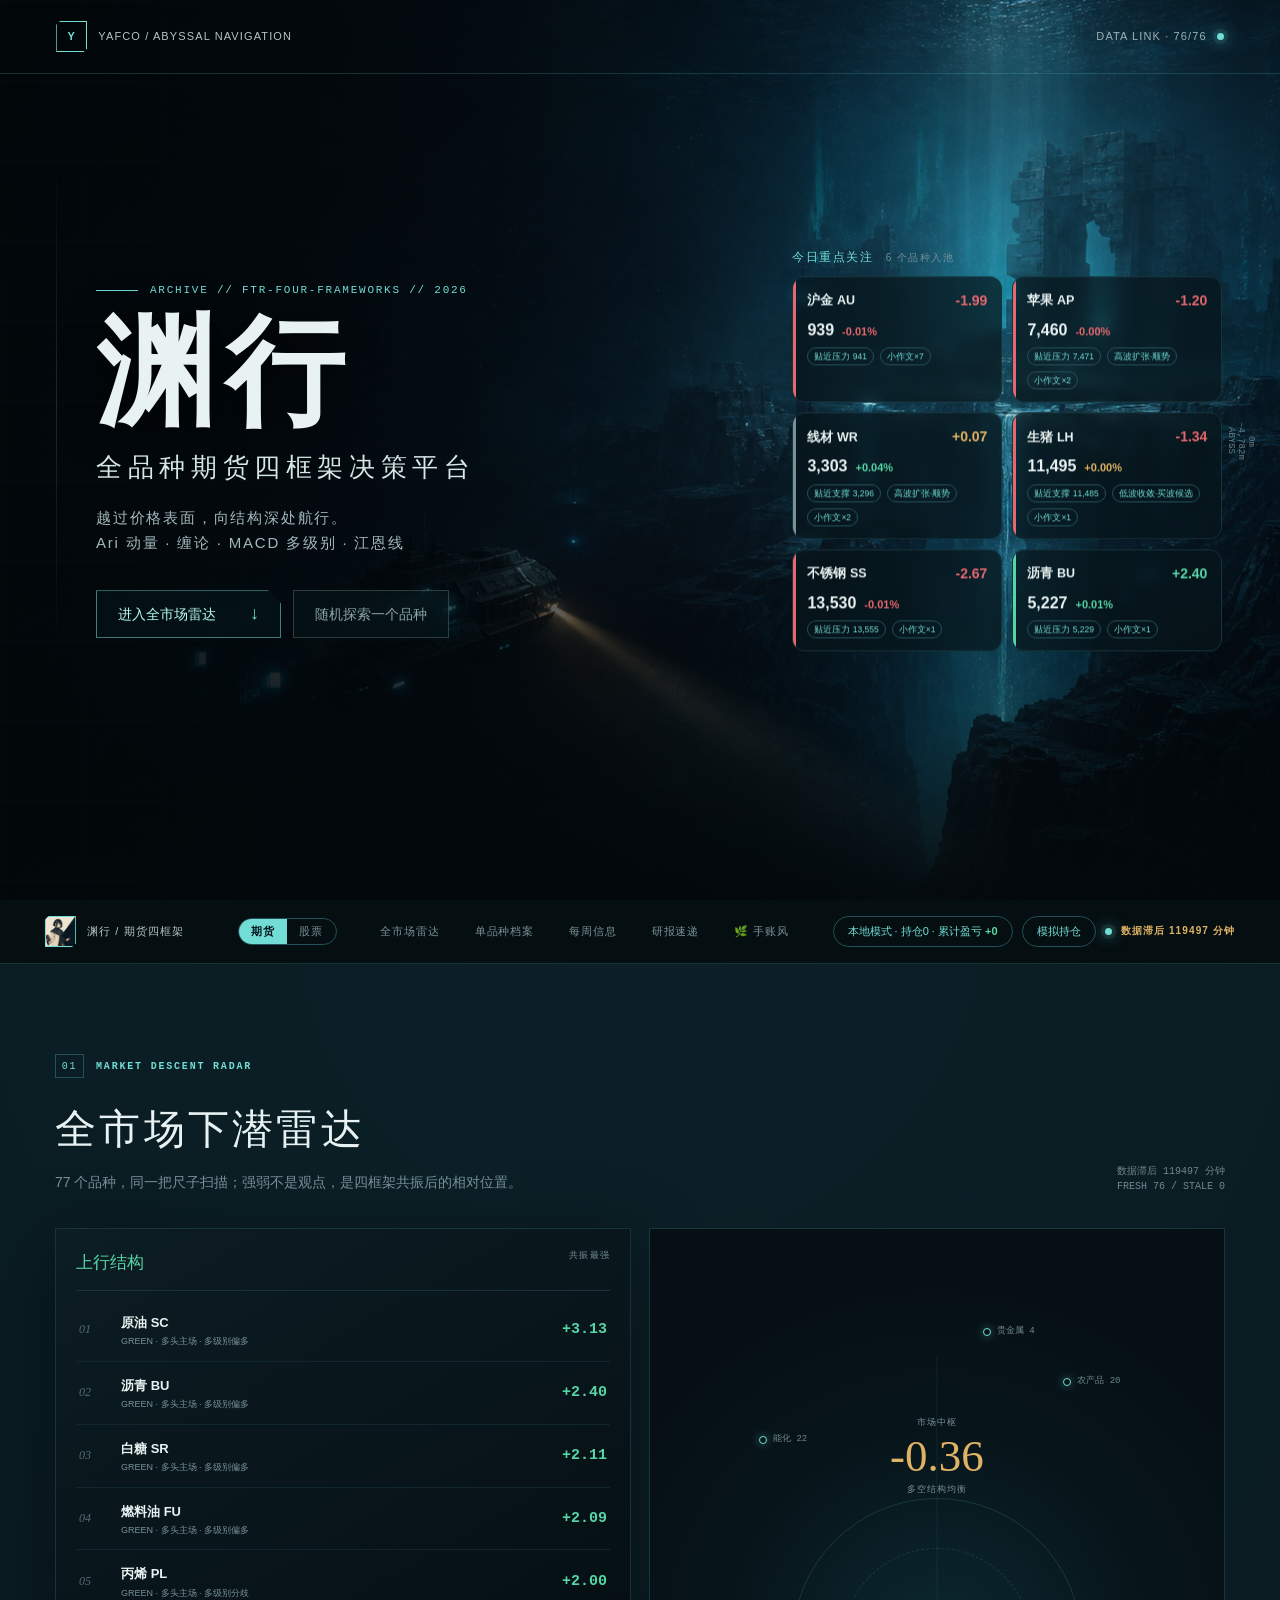
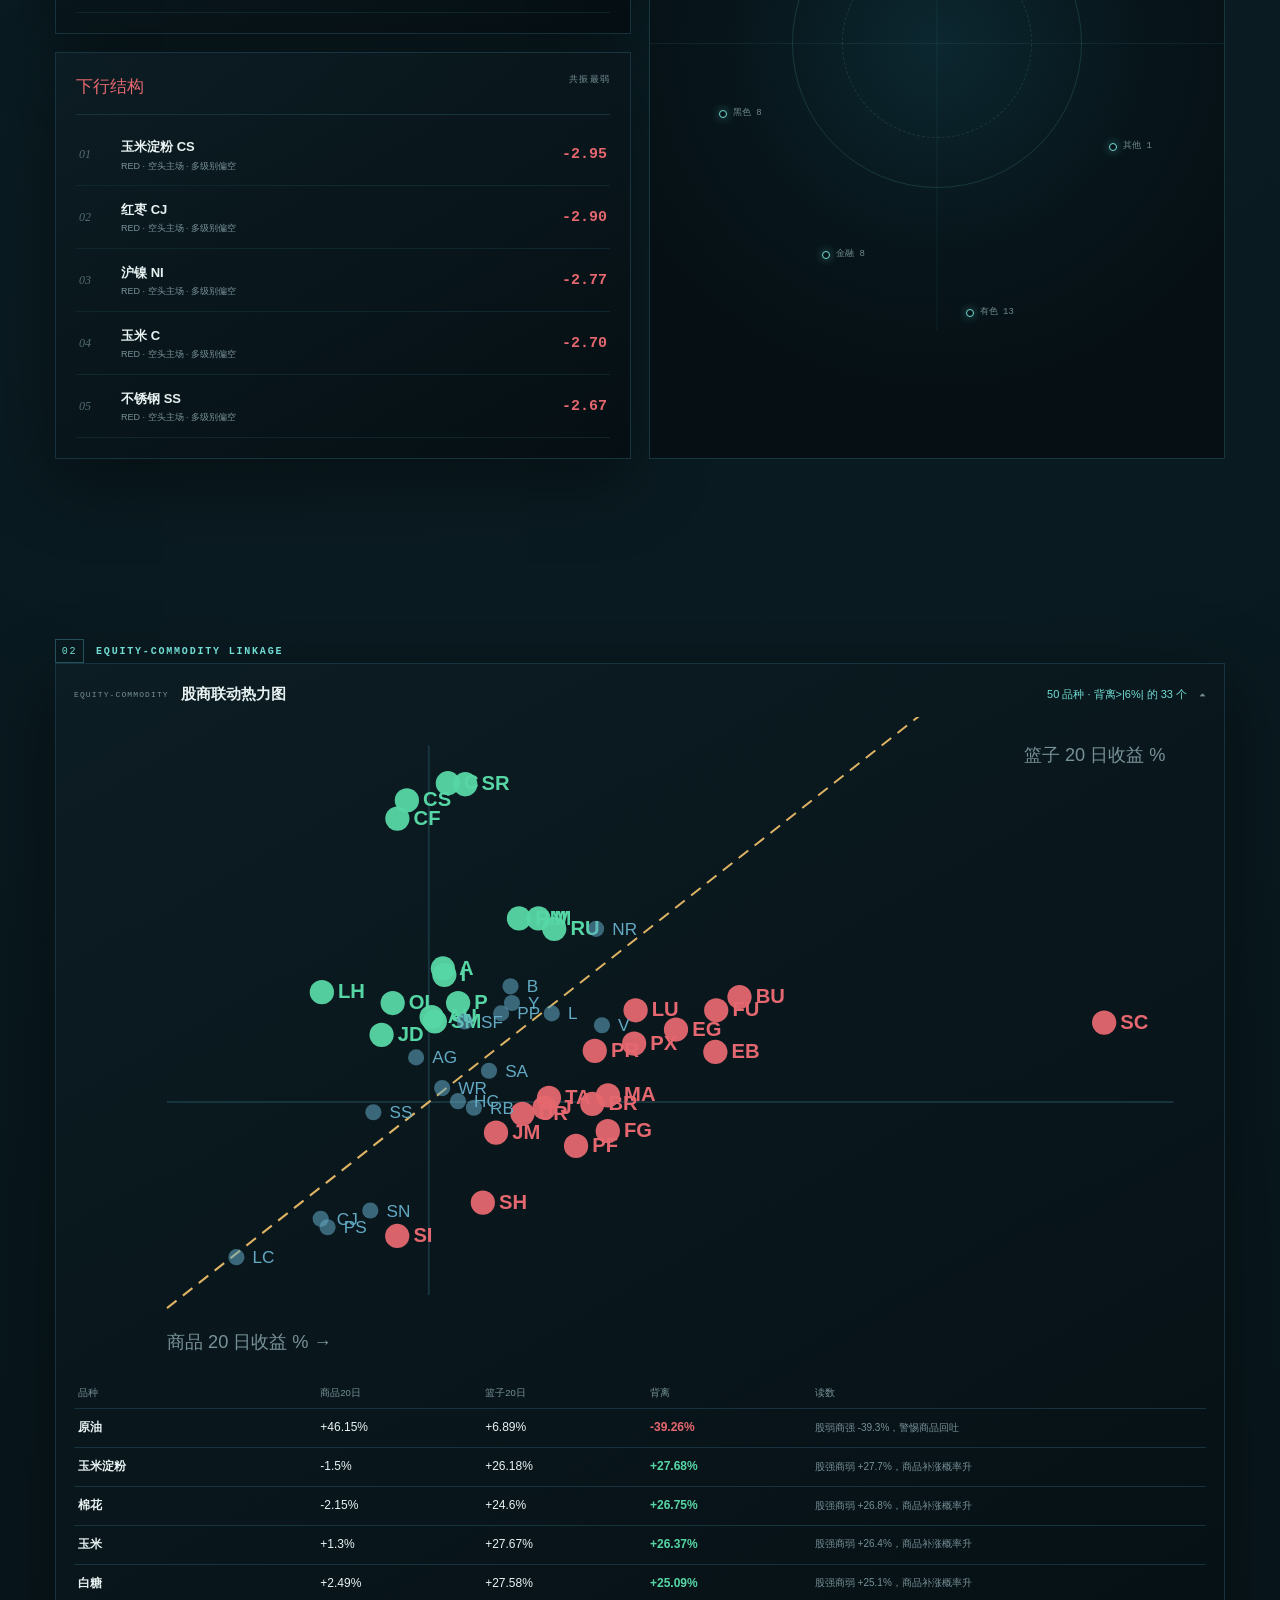
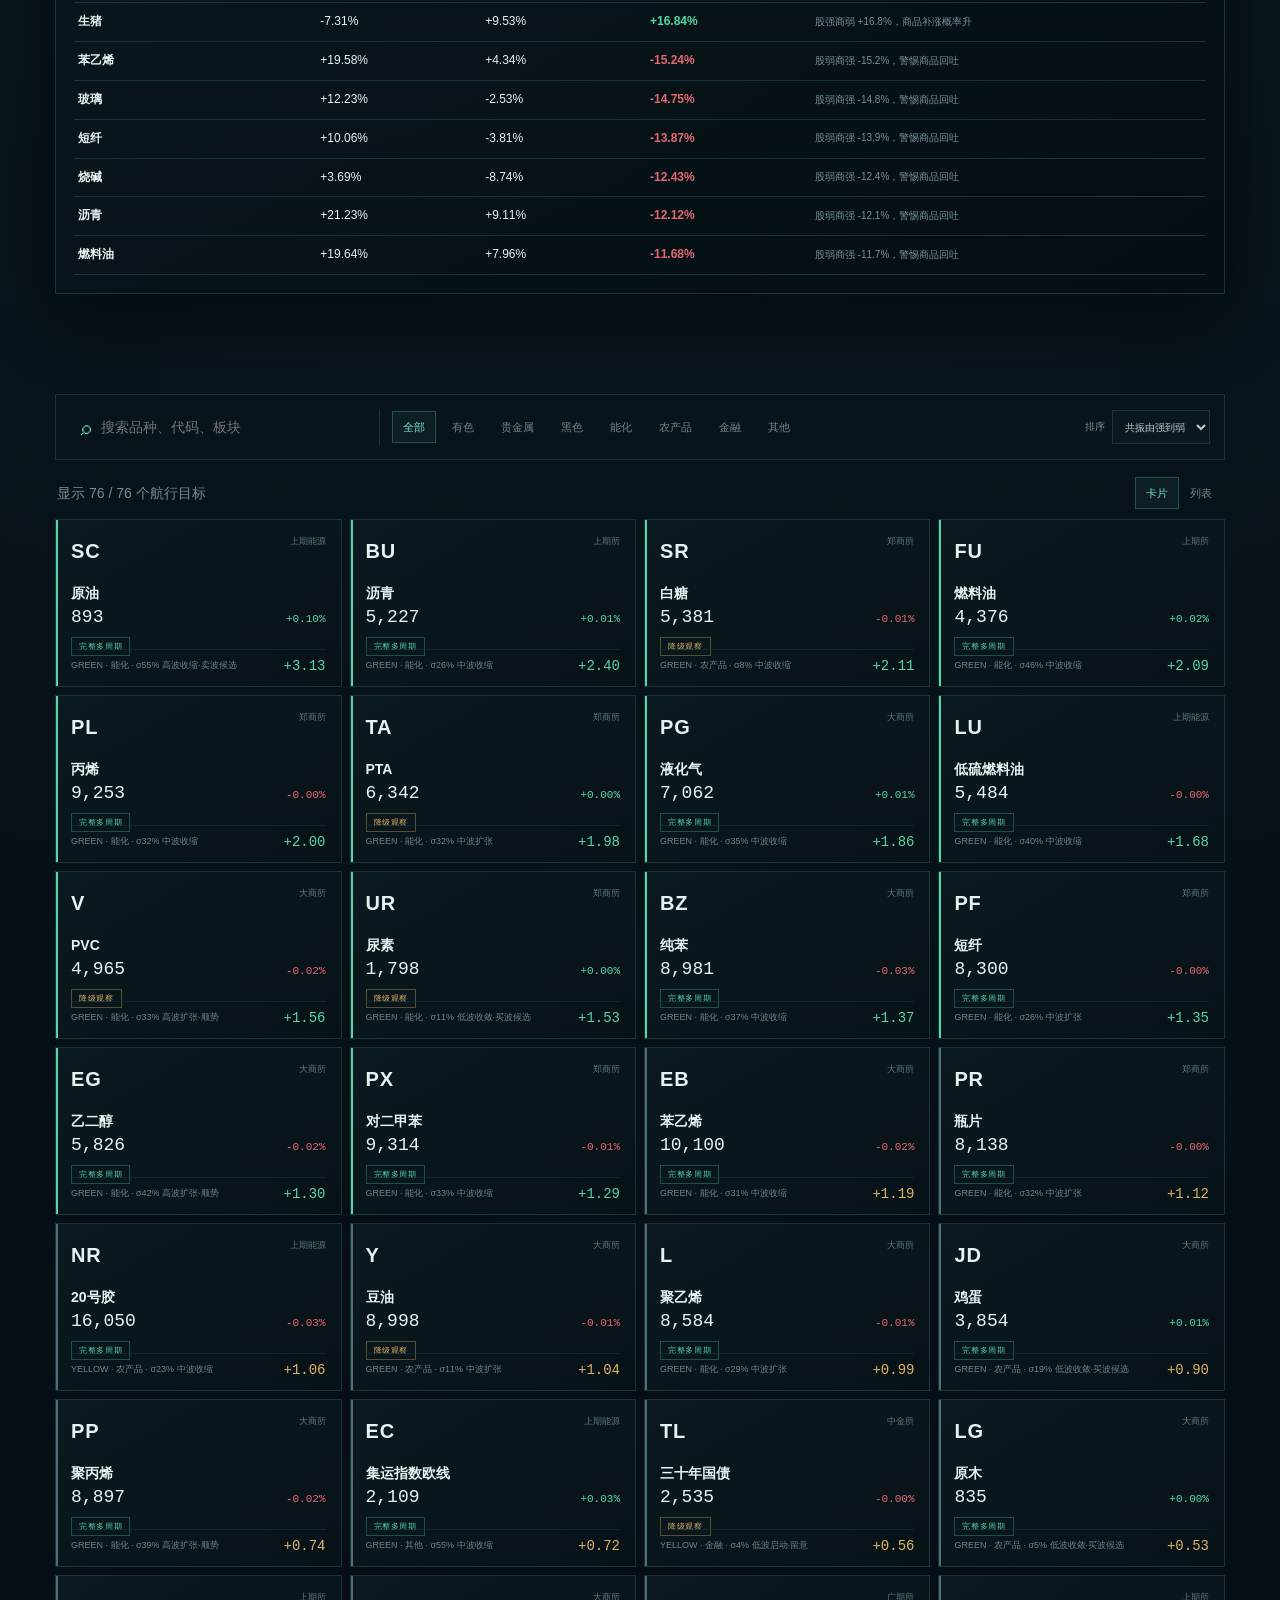
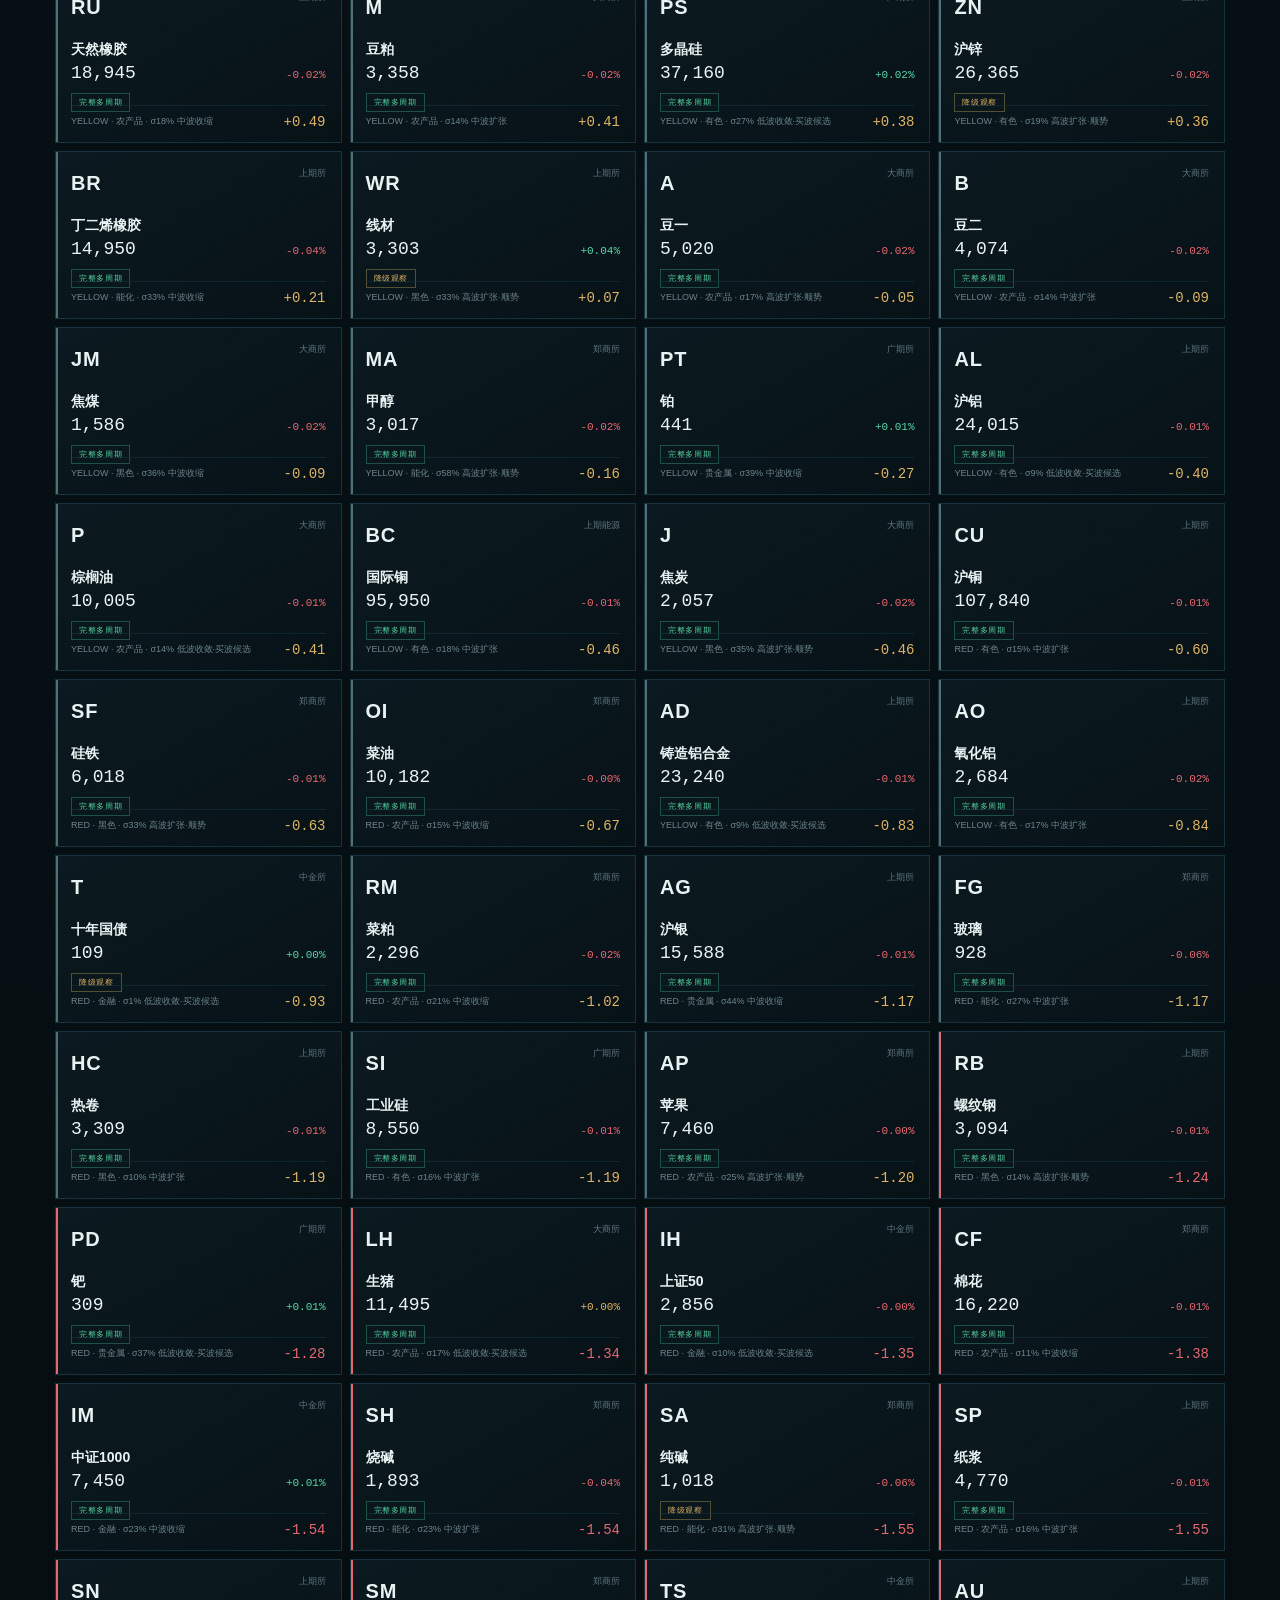
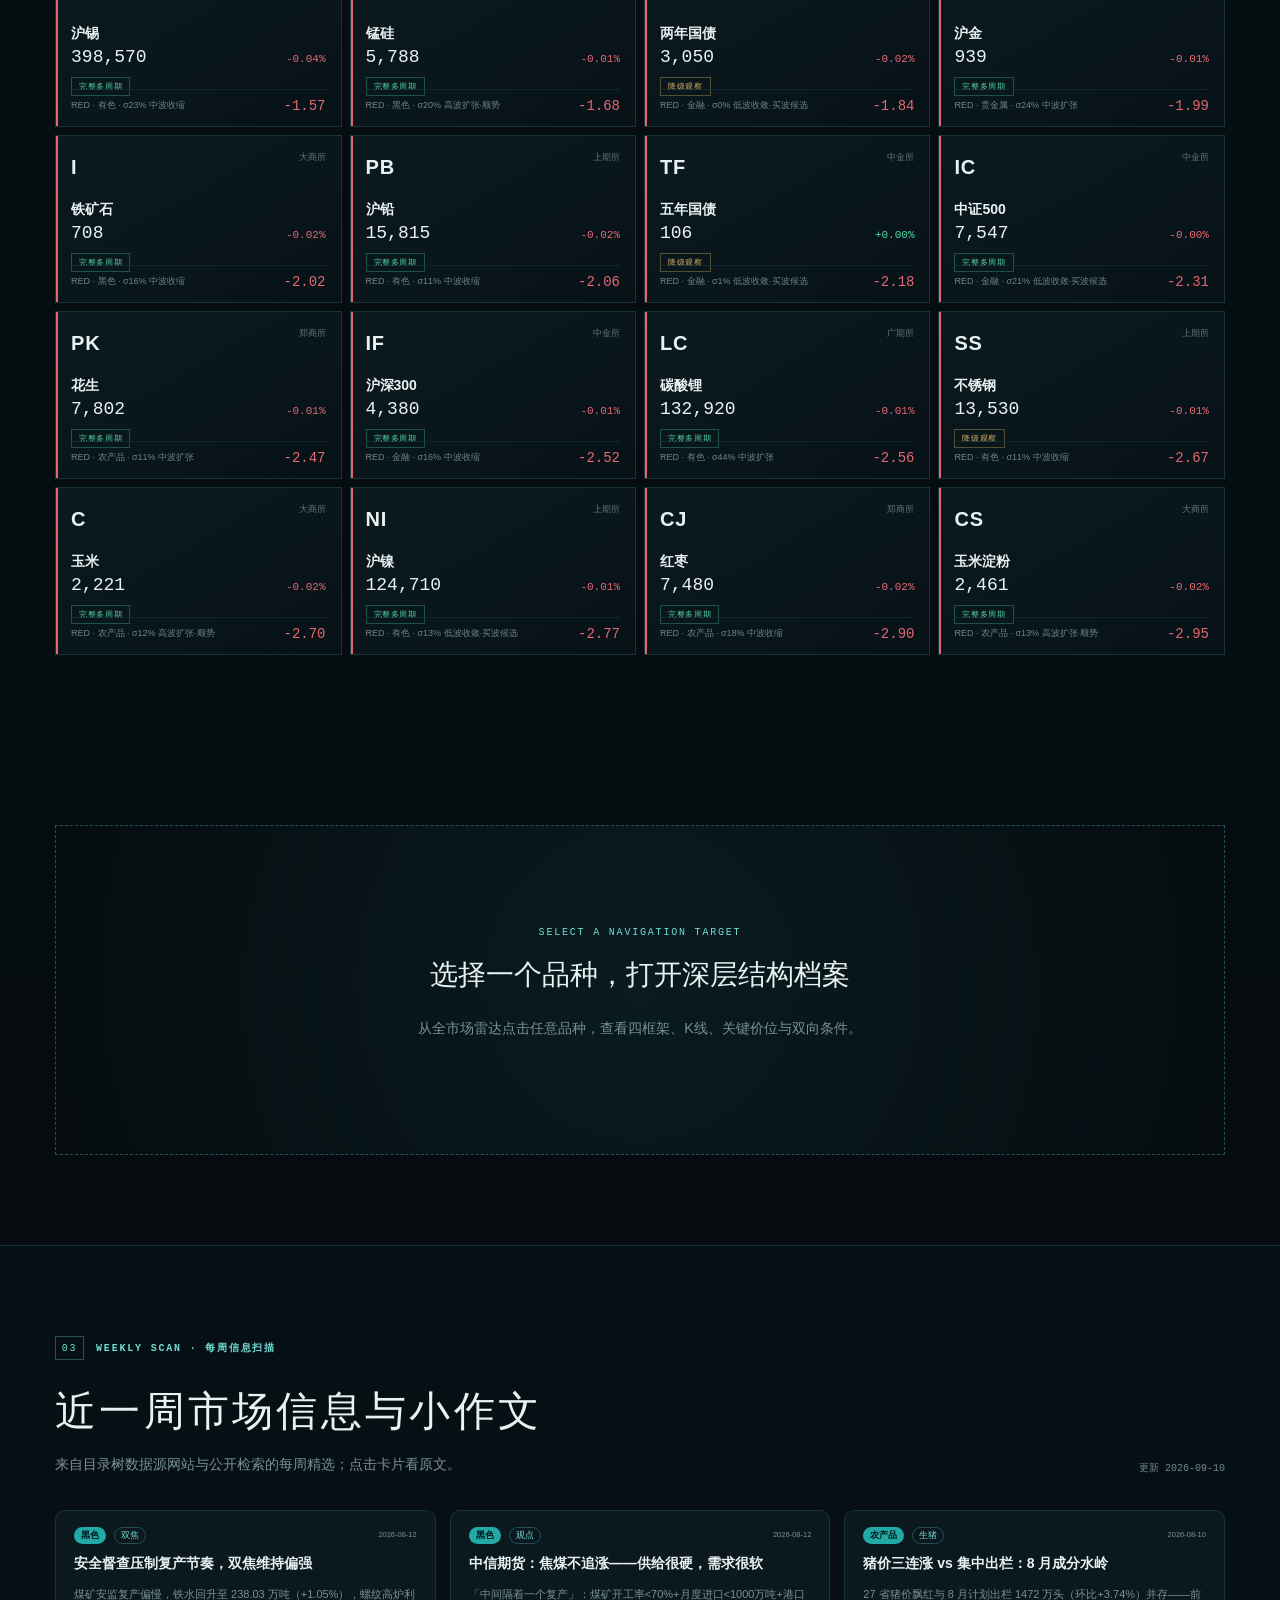
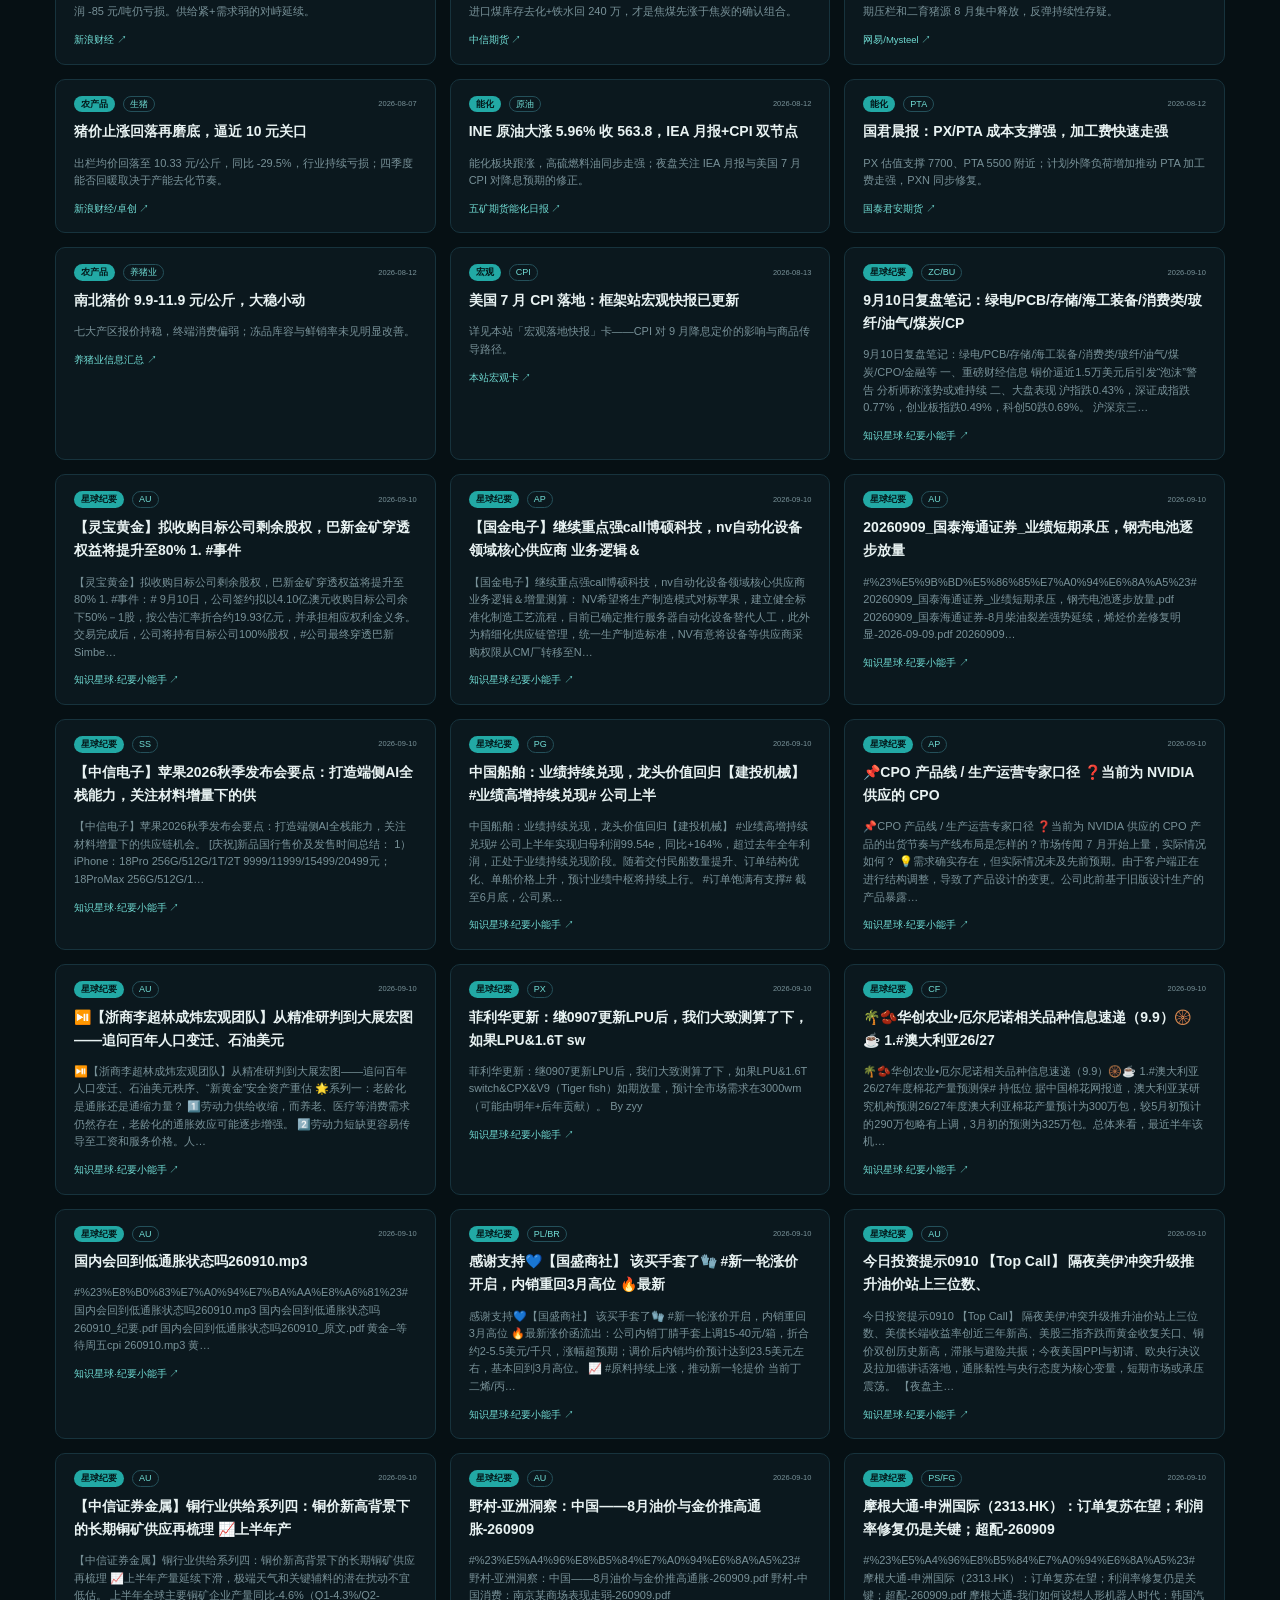
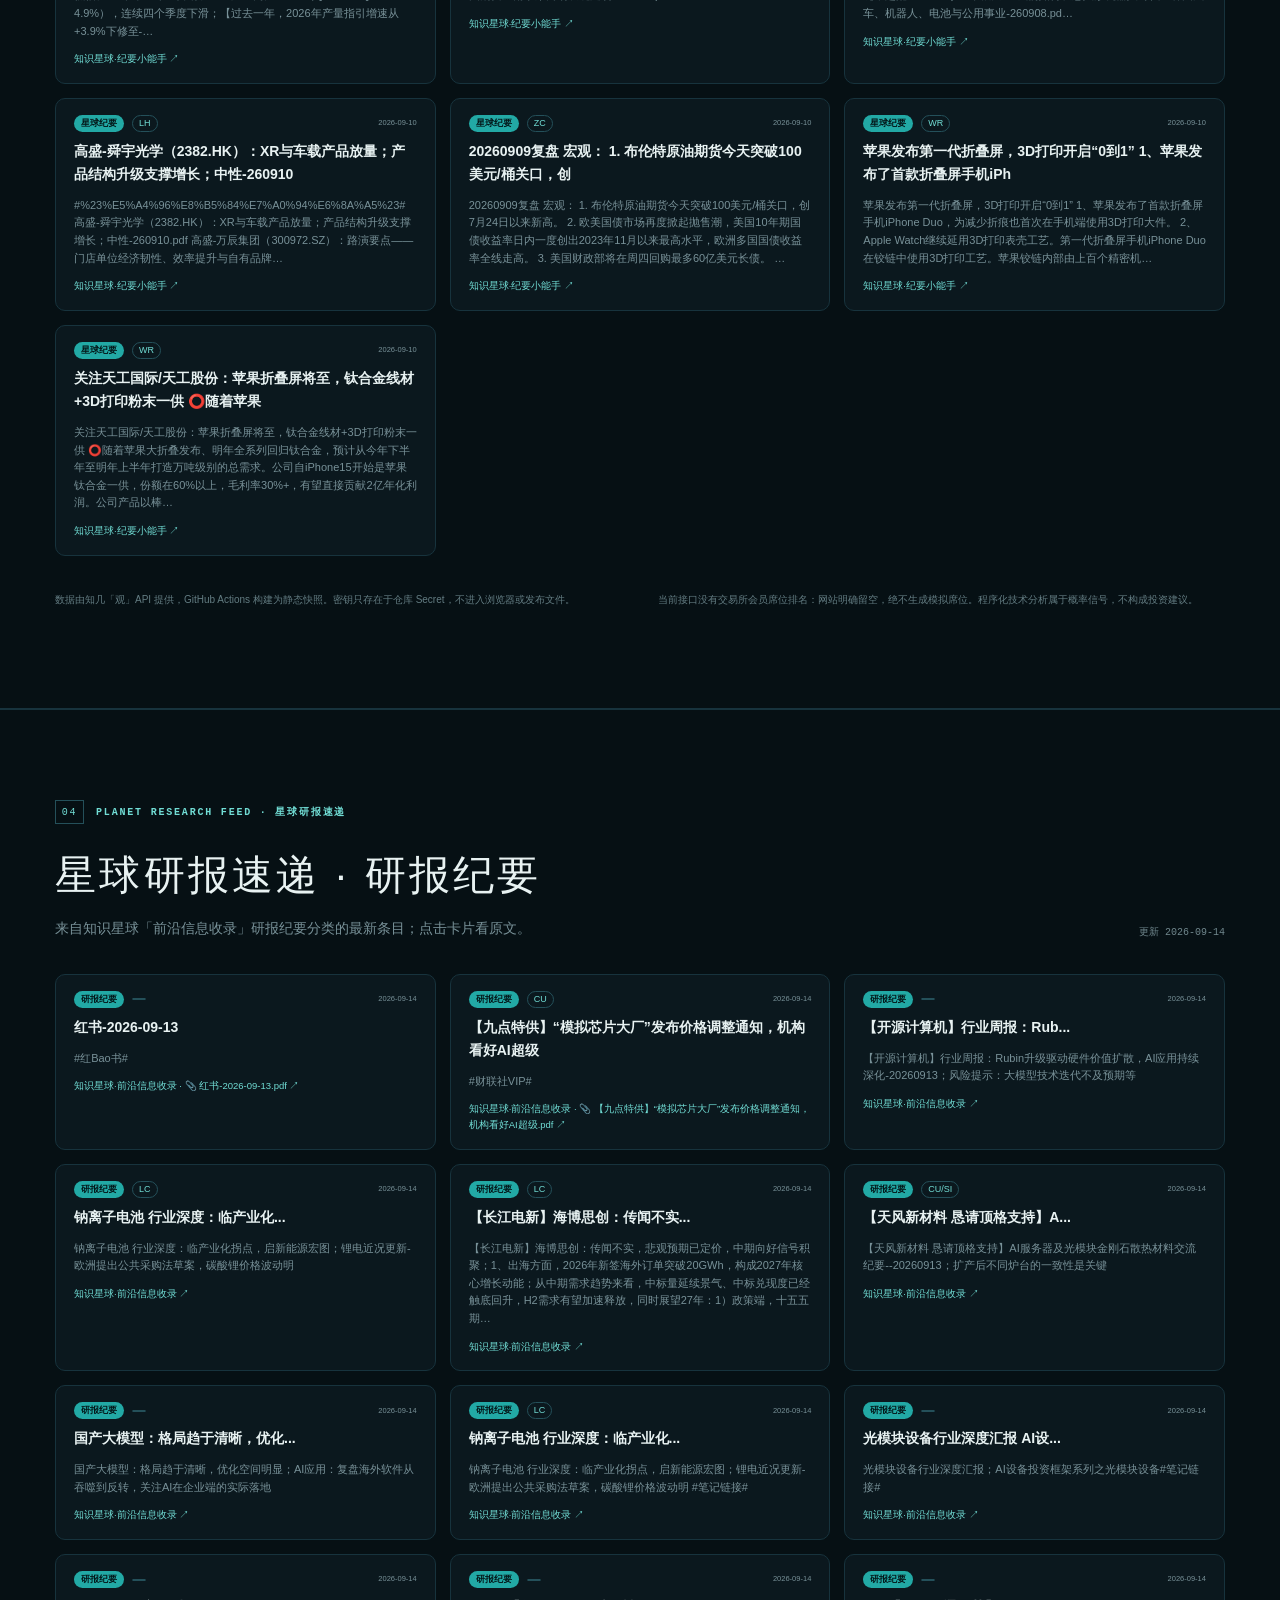
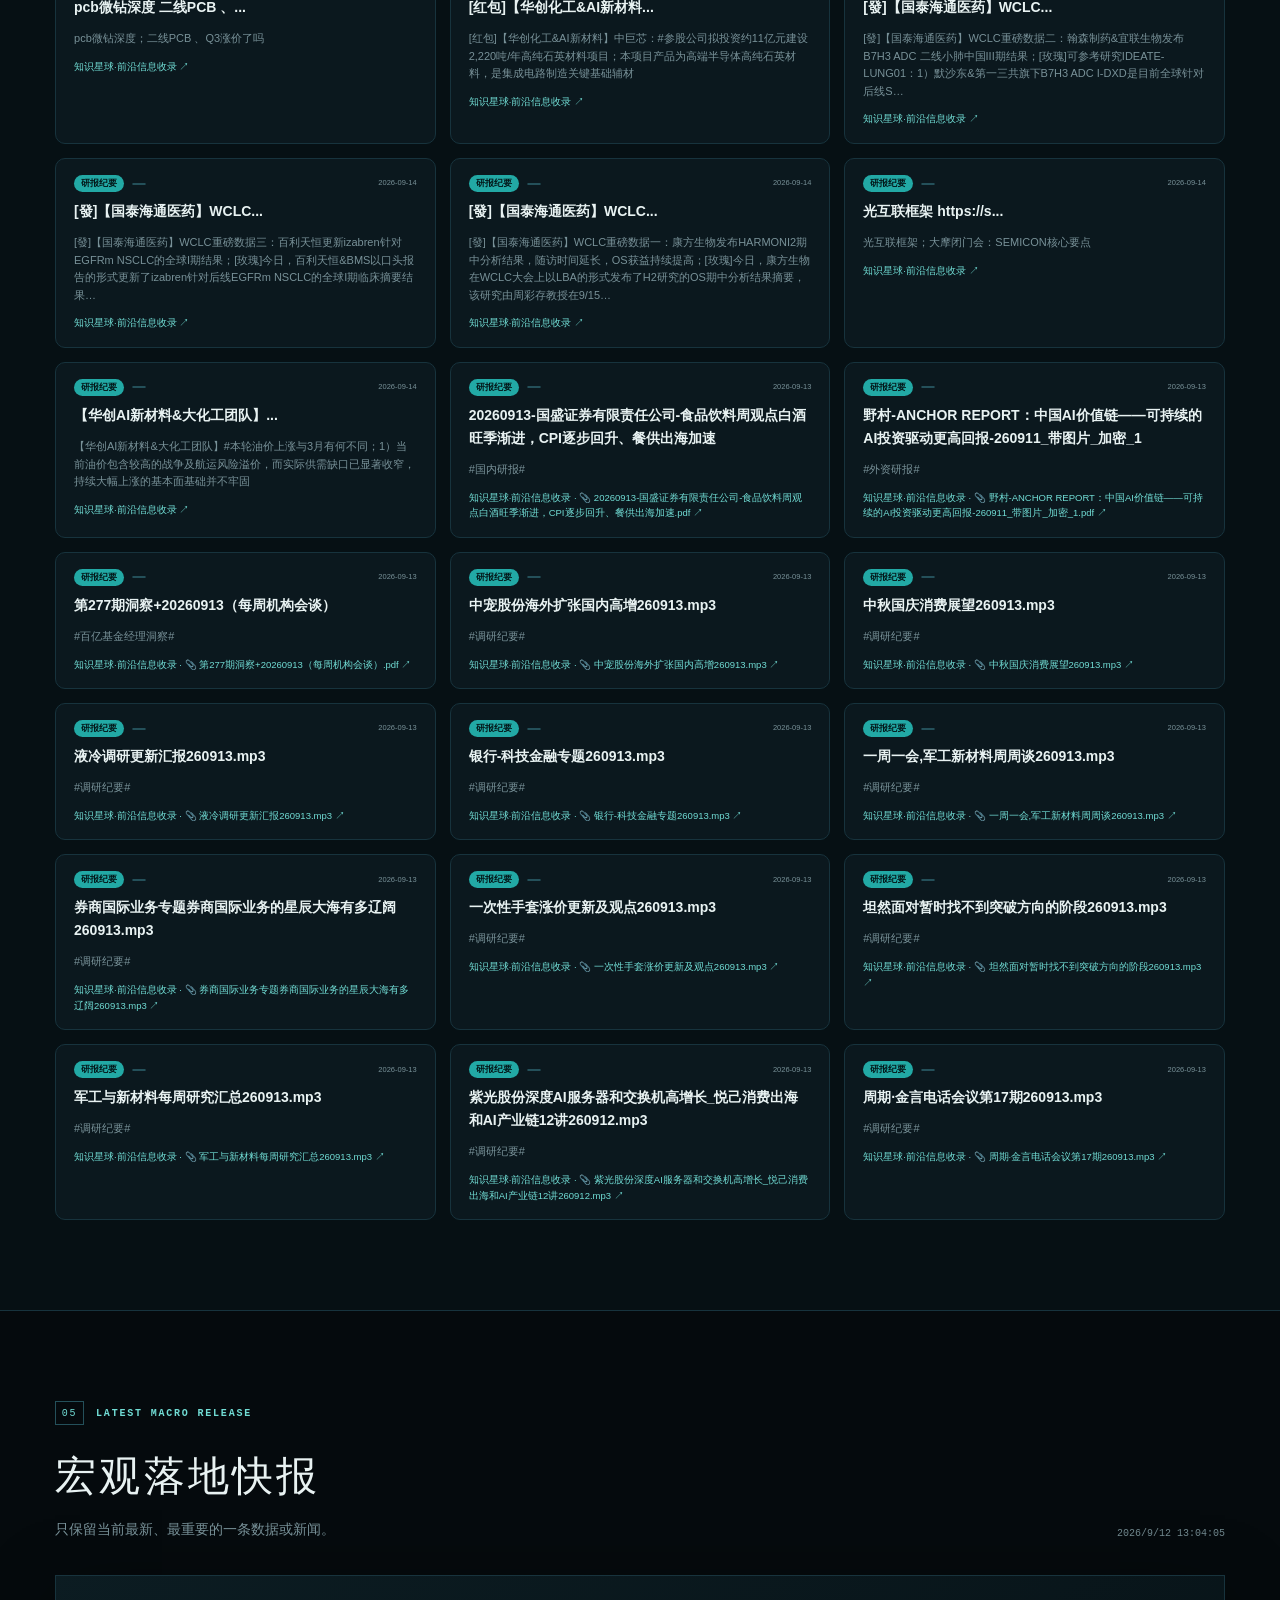
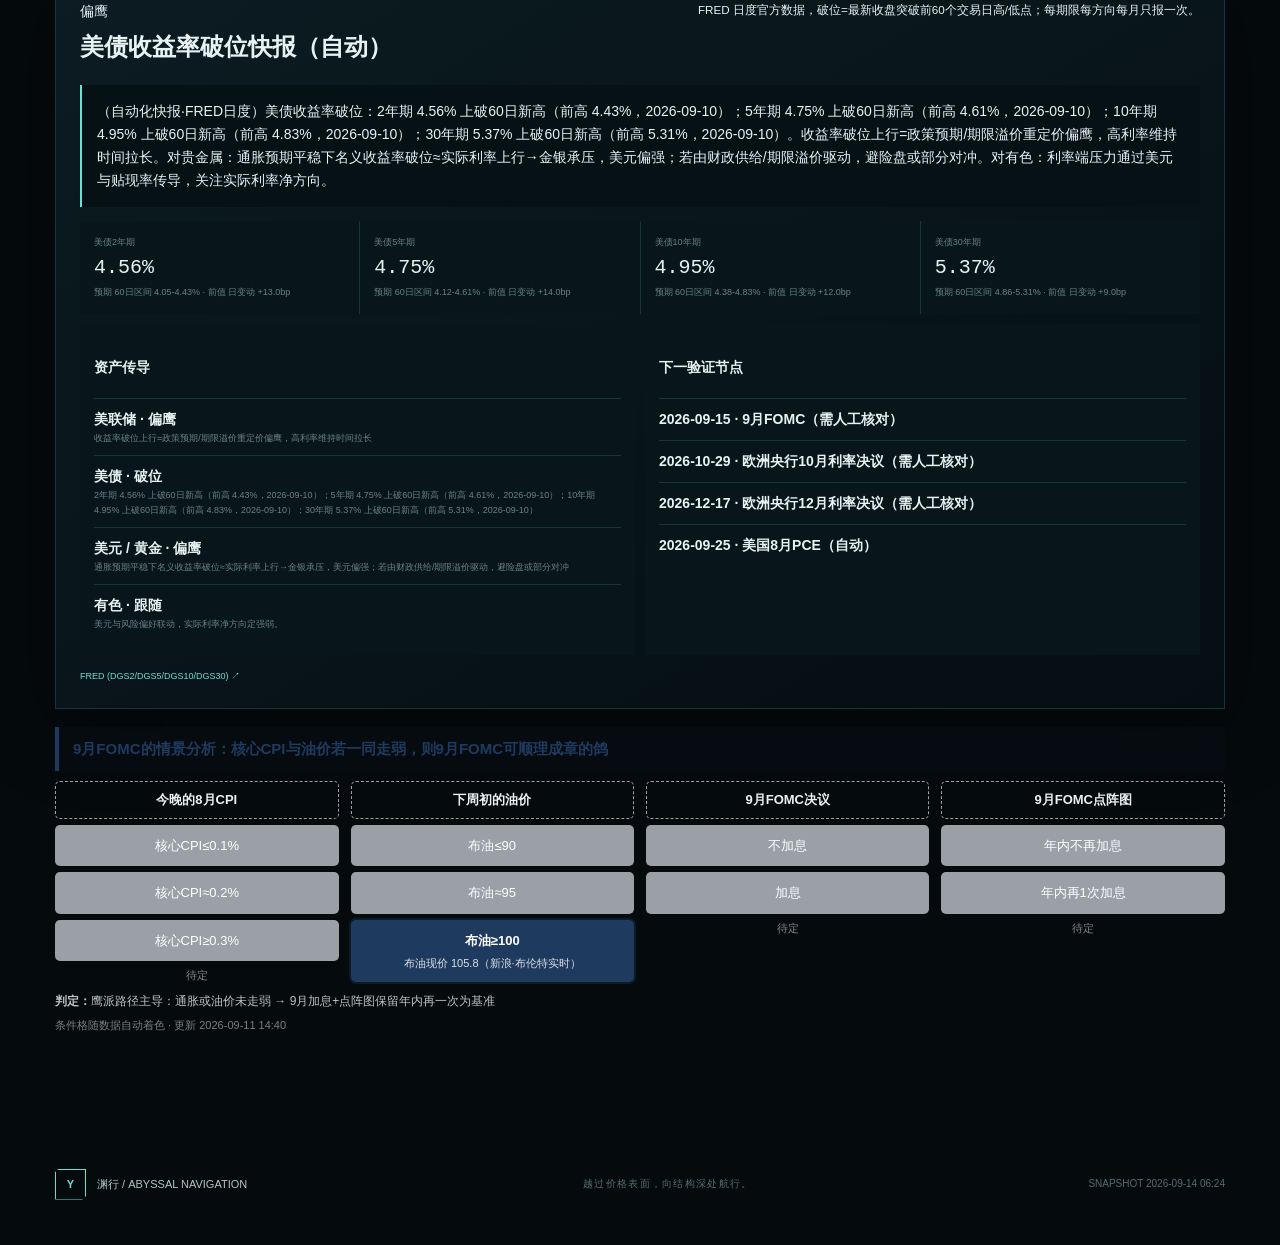
==== commit 8f8f2511: "星球研报速递:接入zsxq-panel研报纪要最新30条" ====
--- a/index.html
+++ b/index.html
@@ -54,7 +54,7 @@
   <main id="market">
     <header class="site-header">
       <a class="identity" href="#cover"><i><img src="assets/favicon-32.png" alt=""></i><span>渊行 / 期货四框架</span></a><span class="side-switch"><a class="on">期货</a><a href="stocks/">股票</a></span>
-      <nav><a href="#radar">全市场雷达</a><a href="#detail">单品种档案</a><a href="#method">每周信息</a><a href="#" id="themeToggle" title="切换 深渊/手账 风格">🌿 手账风</a></nav>
+      <nav><a href="#radar">全市场雷达</a><a href="#detail">单品种档案</a><a href="#method">每周信息</a><a href="#research">研报速递</a><a href="#" id="themeToggle" title="切换 深渊/手账 风格">🌿 手账风</a></nav>
       <div class="header-actions"><button class="acct-btn" id="acctBtn" type="button">登录 / 注册</button><button class="pos-btn hidden" id="posBtn" type="button">模拟持仓</button><button class="install-app hidden" id="installApp" type="button">安装 App</button><div class="header-state"><span class="live-signal"></span><b id="headerUpdated">载入中</b></div></div>
     </header>
 
@@ -126,7 +126,8 @@
     </section>
 
     <section class="method section" id="method"><div class="section-kicker"><span>03</span><b>WEEKLY SCAN · 每周信息扫描</b></div><div class="section-title"><div><h2>近一周市场信息与小作文</h2><p>来自目录树数据源网站与公开检索的每周精选；点击卡片看原文。</p></div><div class="build-state" id="newsTime">—</div></div><div class="news-grid" id="newsGrid"></div><div class="provenance"><p>数据由知几「观」API 提供，GitHub Actions 构建为静态快照。密钥只存在于仓库 Secret，不进入浏览器或发布文件。</p><p>当前接口没有交易所会员席位排名：网站明确留空，绝不生成模拟席位。程序化技术分析属于概率信号，不构成投资建议。</p></div></section>
-    <section class="macro section" id="macro"><div class="section-kicker"><span>04</span><b>LATEST MACRO RELEASE</b></div><div class="section-title"><div><h2>宏观落地快报</h2><p>只保留当前最新、最重要的一条数据或新闻。</p></div><div class="build-state" id="macroTime">—</div></div><article class="macro-card dark-panel"><header><div><span id="macroStance">—</span><h3 id="macroTitle">载入中</h3></div><small id="macroVerify">—</small></header><p id="macroConclusion">—</p><div class="macro-metrics" id="macroMetrics"></div><div class="macro-grid"><section><h4>资产传导</h4><div id="macroTransmission"></div></section><section><h4>下一验证节点</h4><div id="macroNext"></div></section></div><footer id="macroSources"></footer></article><div class="fomc-tree" id="fomcTree"></div></section>
+    <section class="method section" id="research"><div class="section-kicker"><span>04</span><b>PLANET RESEARCH FEED · 星球研报速递</b></div><div class="section-title"><div><h2>星球研报速递 · 研报纪要</h2><p>来自知识星球「前沿信息收录」研报纪要分类的最新条目；点击卡片看原文。</p></div><div class="build-state" id="researchTime">—</div></div><div class="news-grid" id="researchGrid"></div></section>
+    <section class="macro section" id="macro"><div class="section-kicker"><span>05</span><b>LATEST MACRO RELEASE</b></div><div class="section-title"><div><h2>宏观落地快报</h2><p>只保留当前最新、最重要的一条数据或新闻。</p></div><div class="build-state" id="macroTime">—</div></div><article class="macro-card dark-panel"><header><div><span id="macroStance">—</span><h3 id="macroTitle">载入中</h3></div><small id="macroVerify">—</small></header><p id="macroConclusion">—</p><div class="macro-metrics" id="macroMetrics"></div><div class="macro-grid"><section><h4>资产传导</h4><div id="macroTransmission"></div></section><section><h4>下一验证节点</h4><div id="macroNext"></div></section></div><footer id="macroSources"></footer></article><div class="fomc-tree" id="fomcTree"></div></section>
   </main>
   <footer><a class="identity" href="#cover"><i>Y</i><span>渊行 / ABYSSAL NAVIGATION</span></a><p>越过价格表面，向结构深处航行。</p><span id="footerUpdated">—</span></footer>
   <div class="loading-screen" id="loadingScreen"><div class="sonar"><i></i></div><span>建立全市场数据链路</span></div>
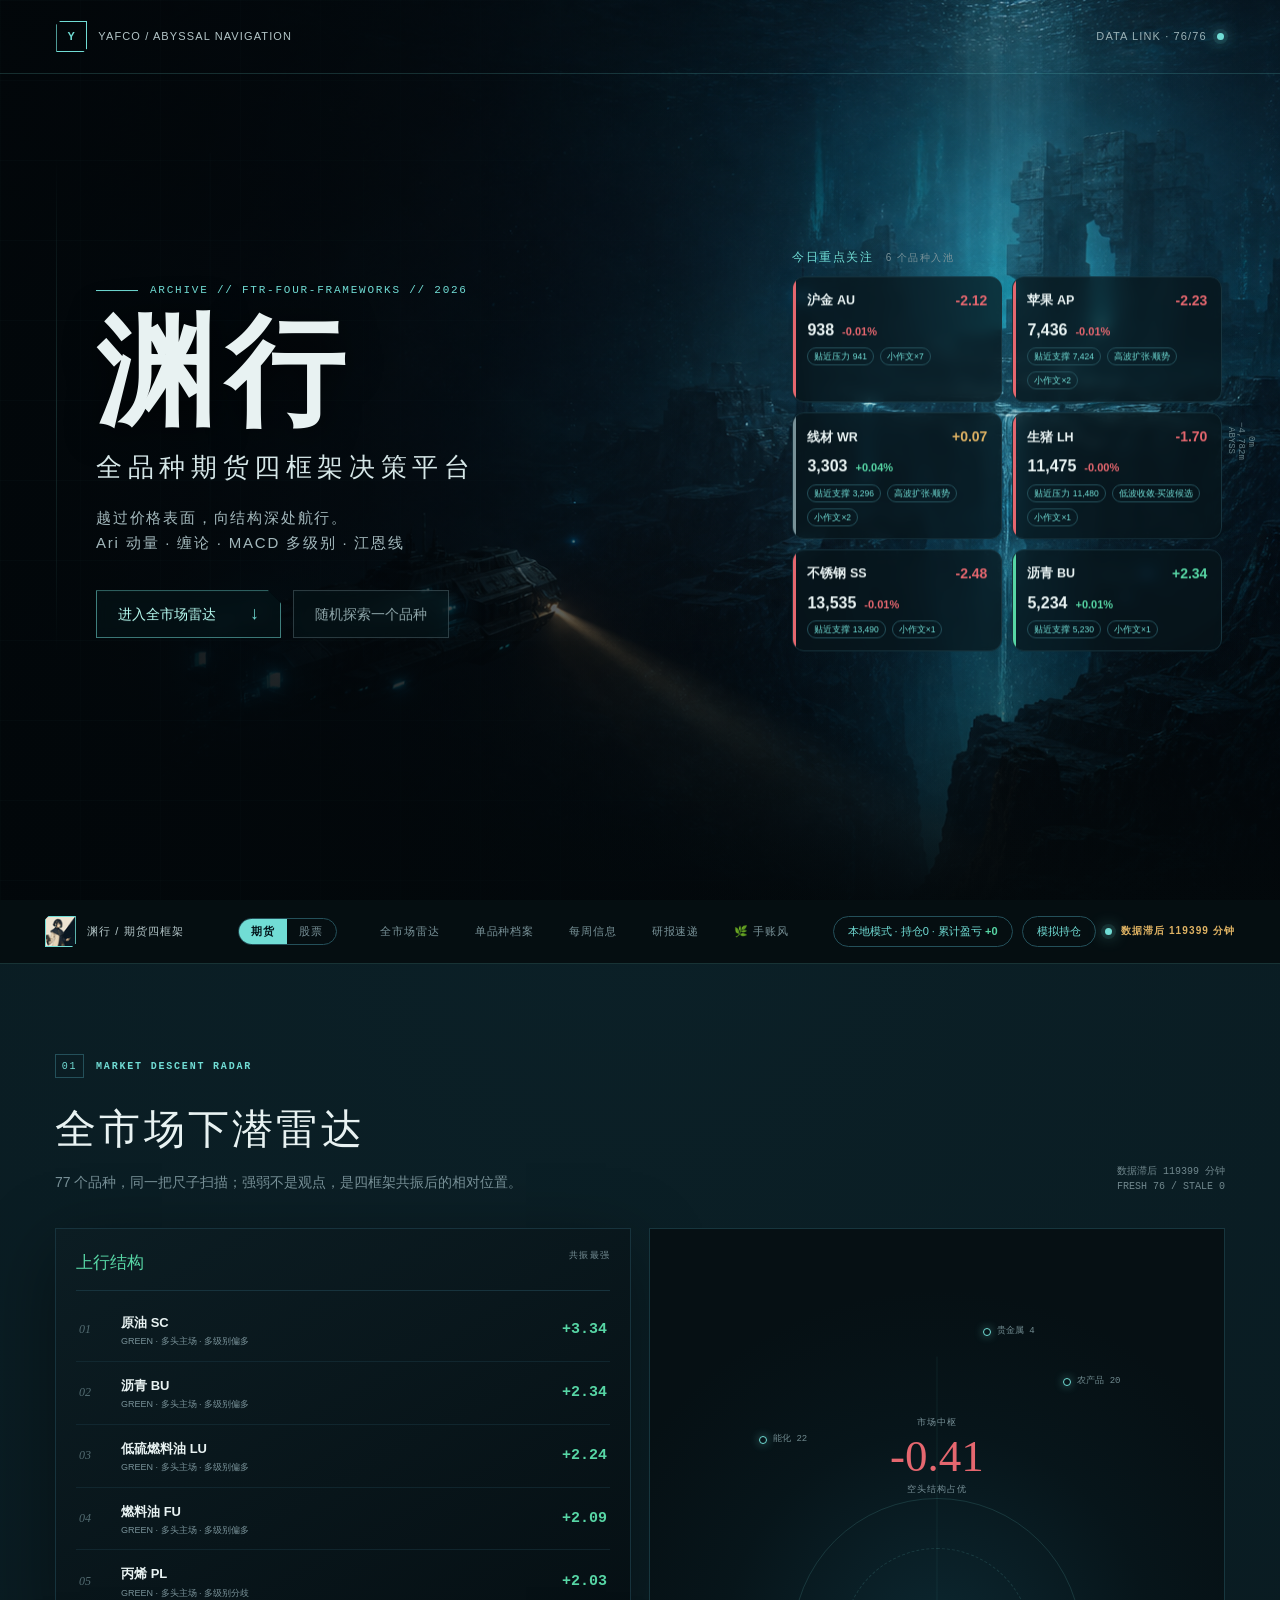
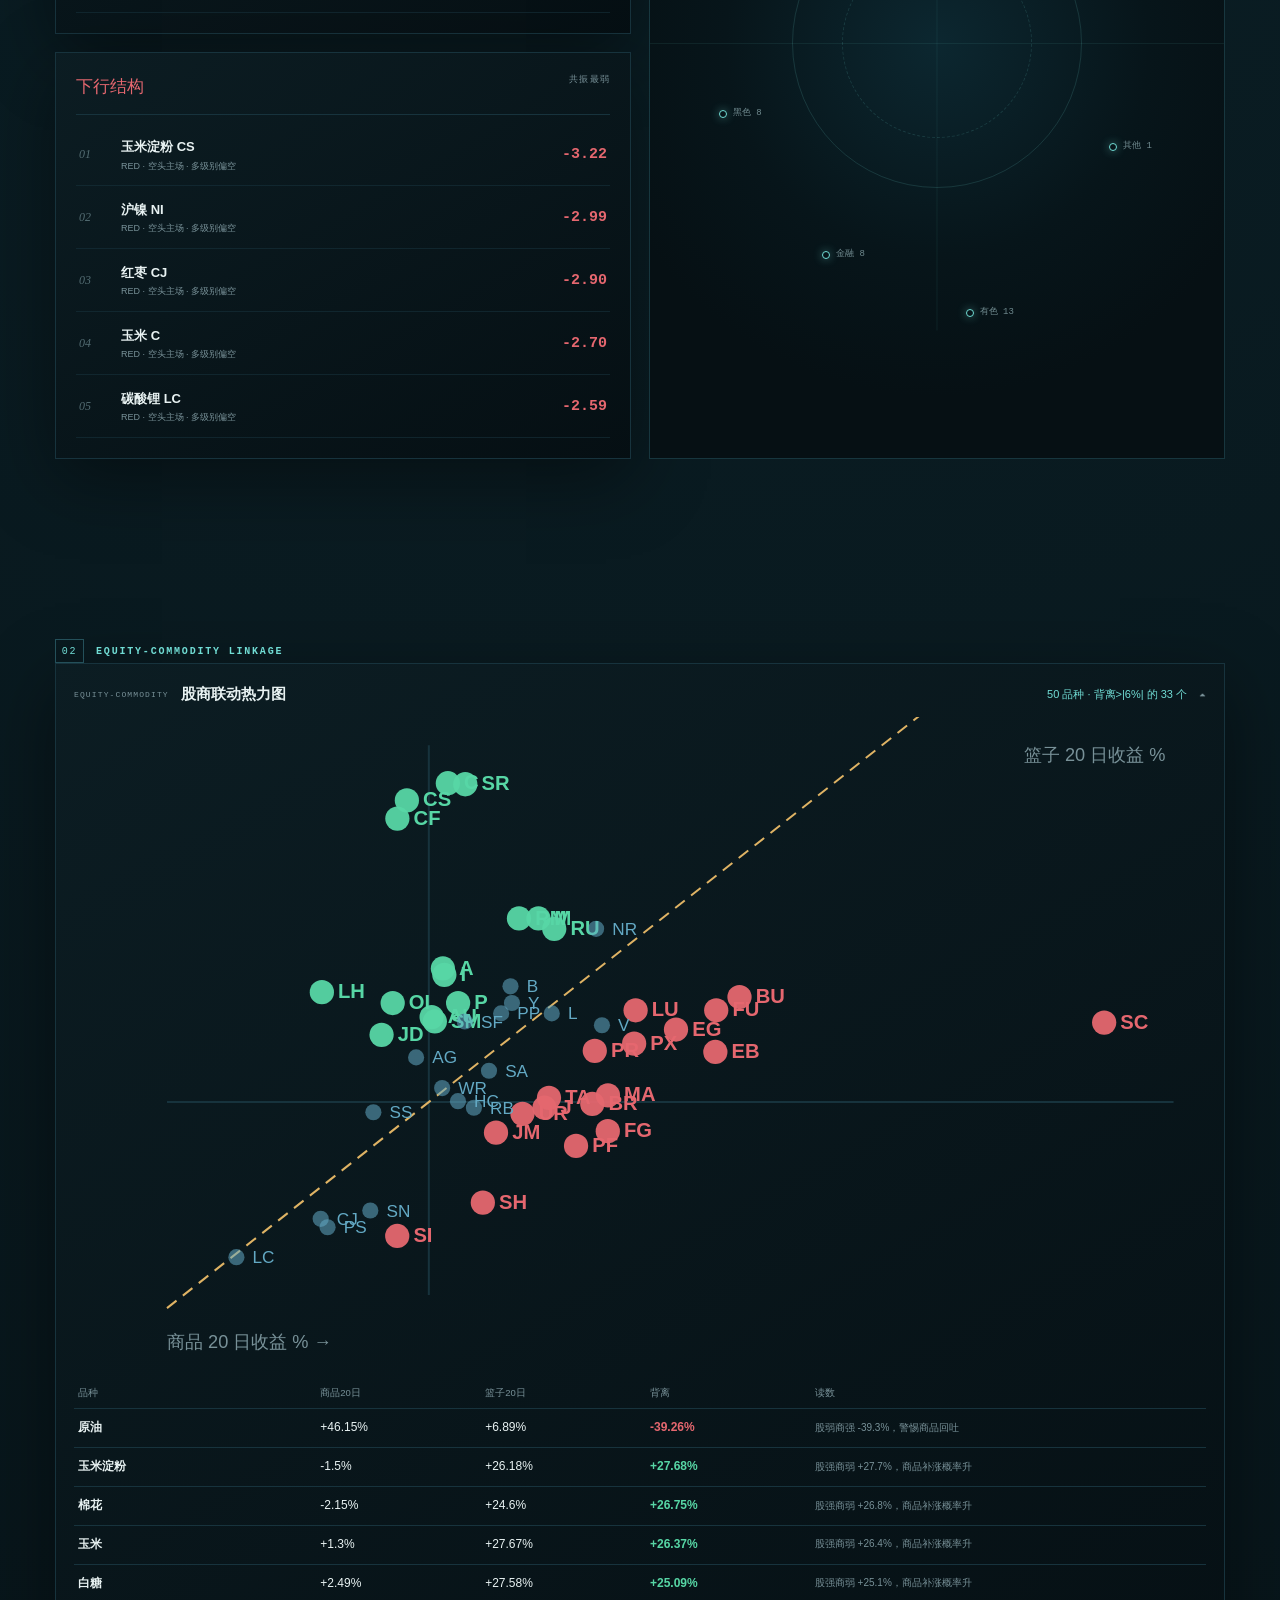
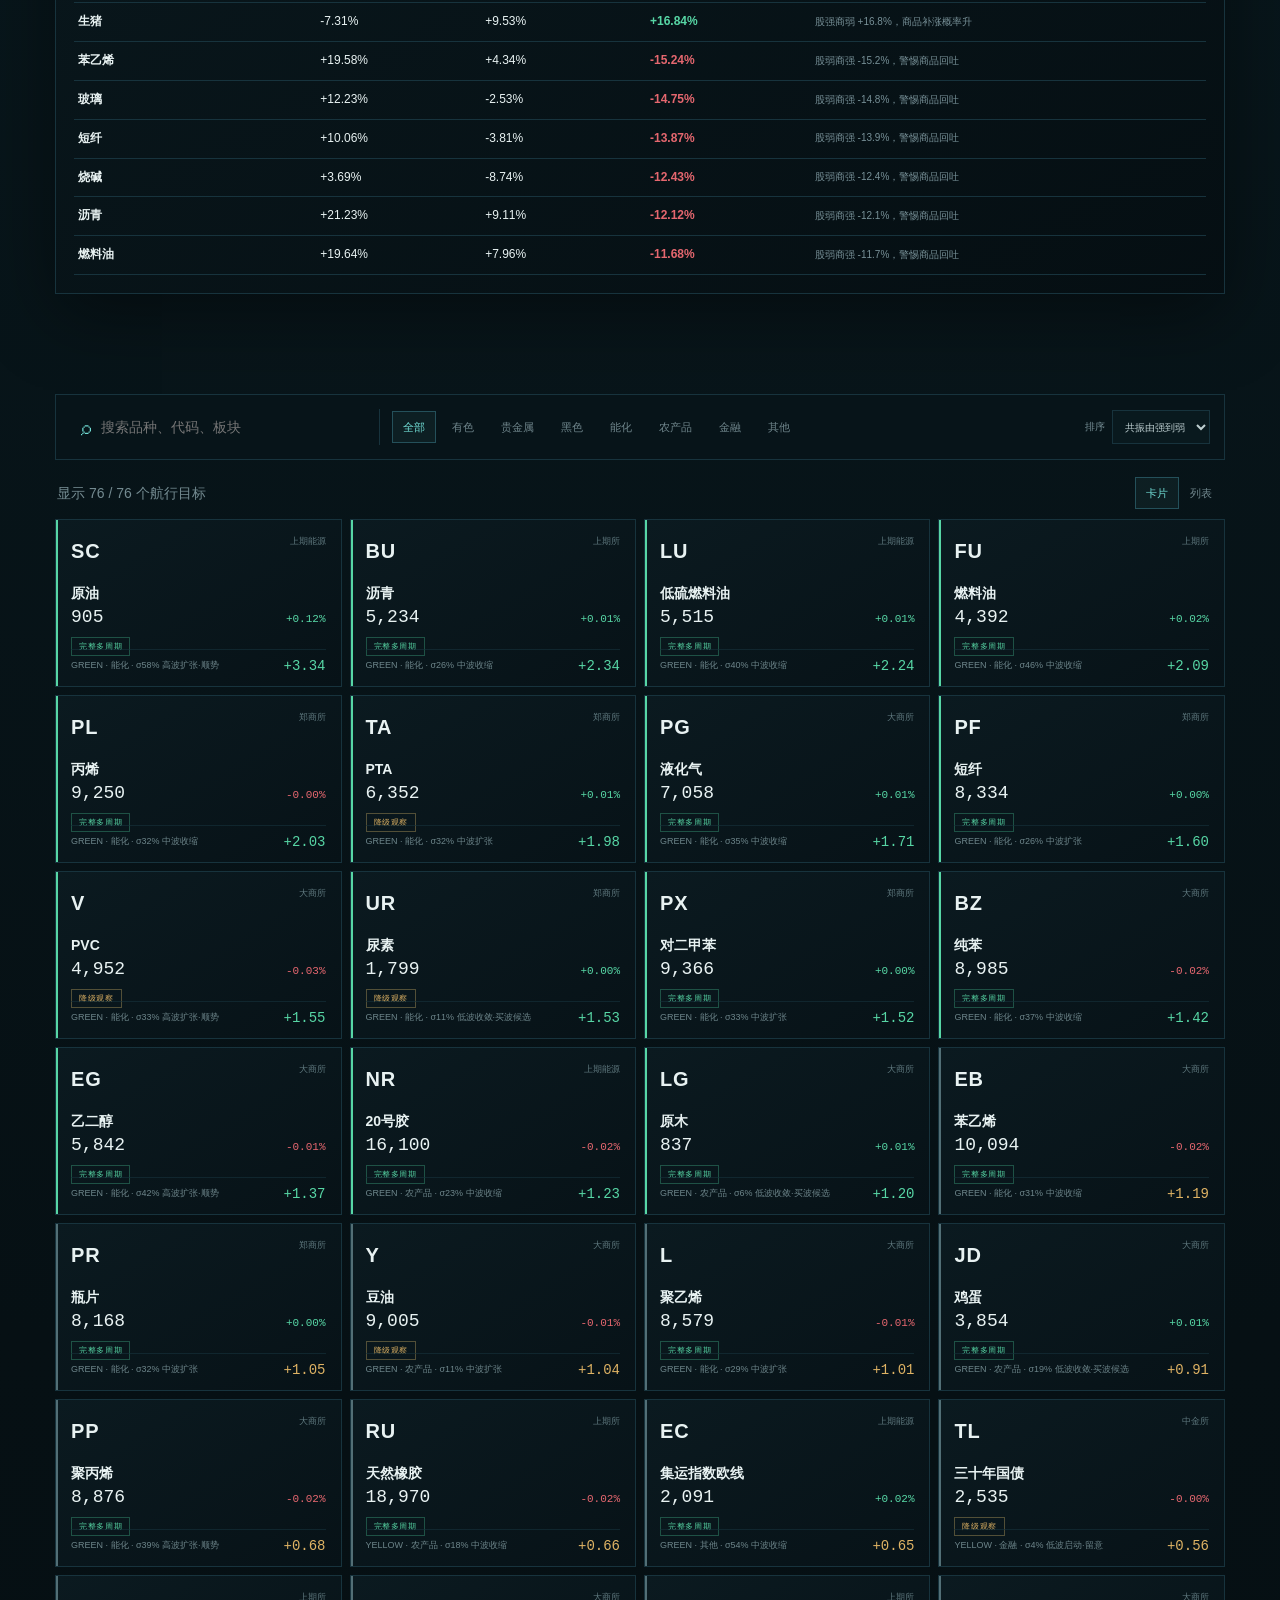
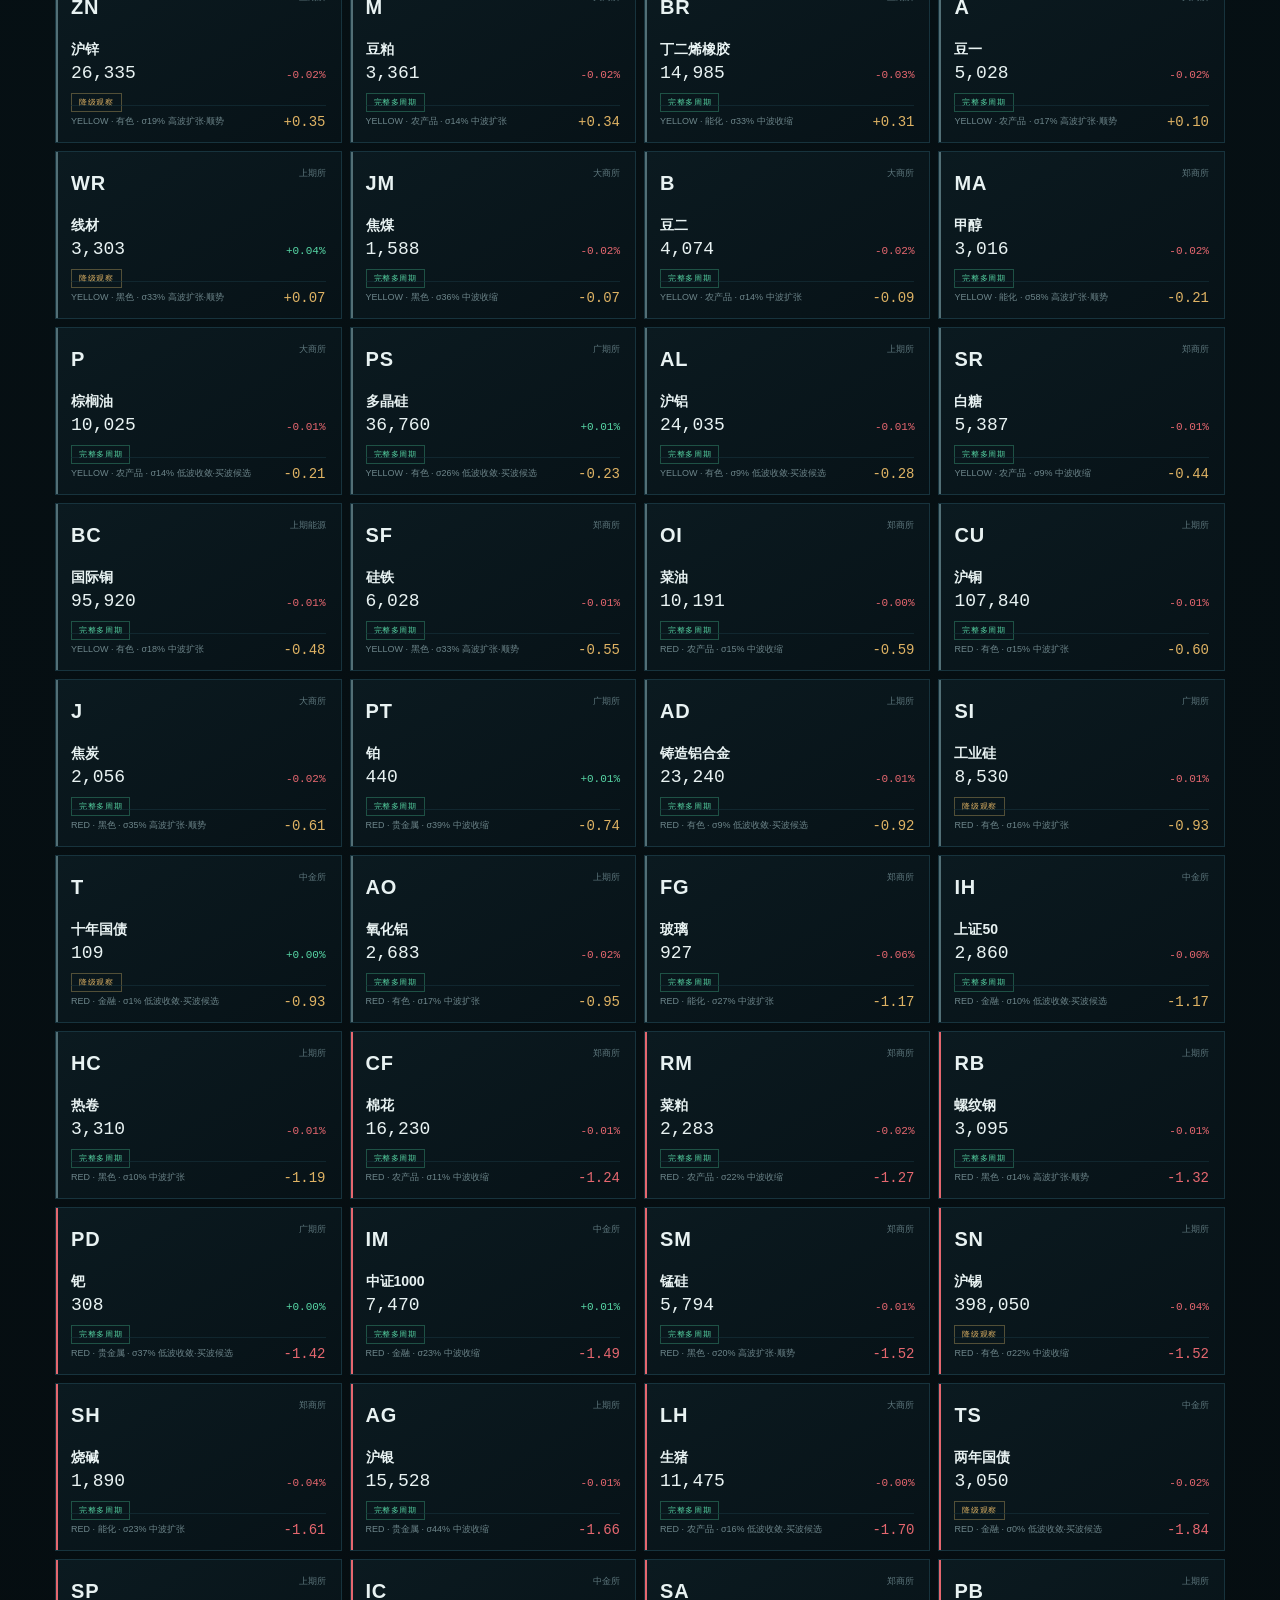
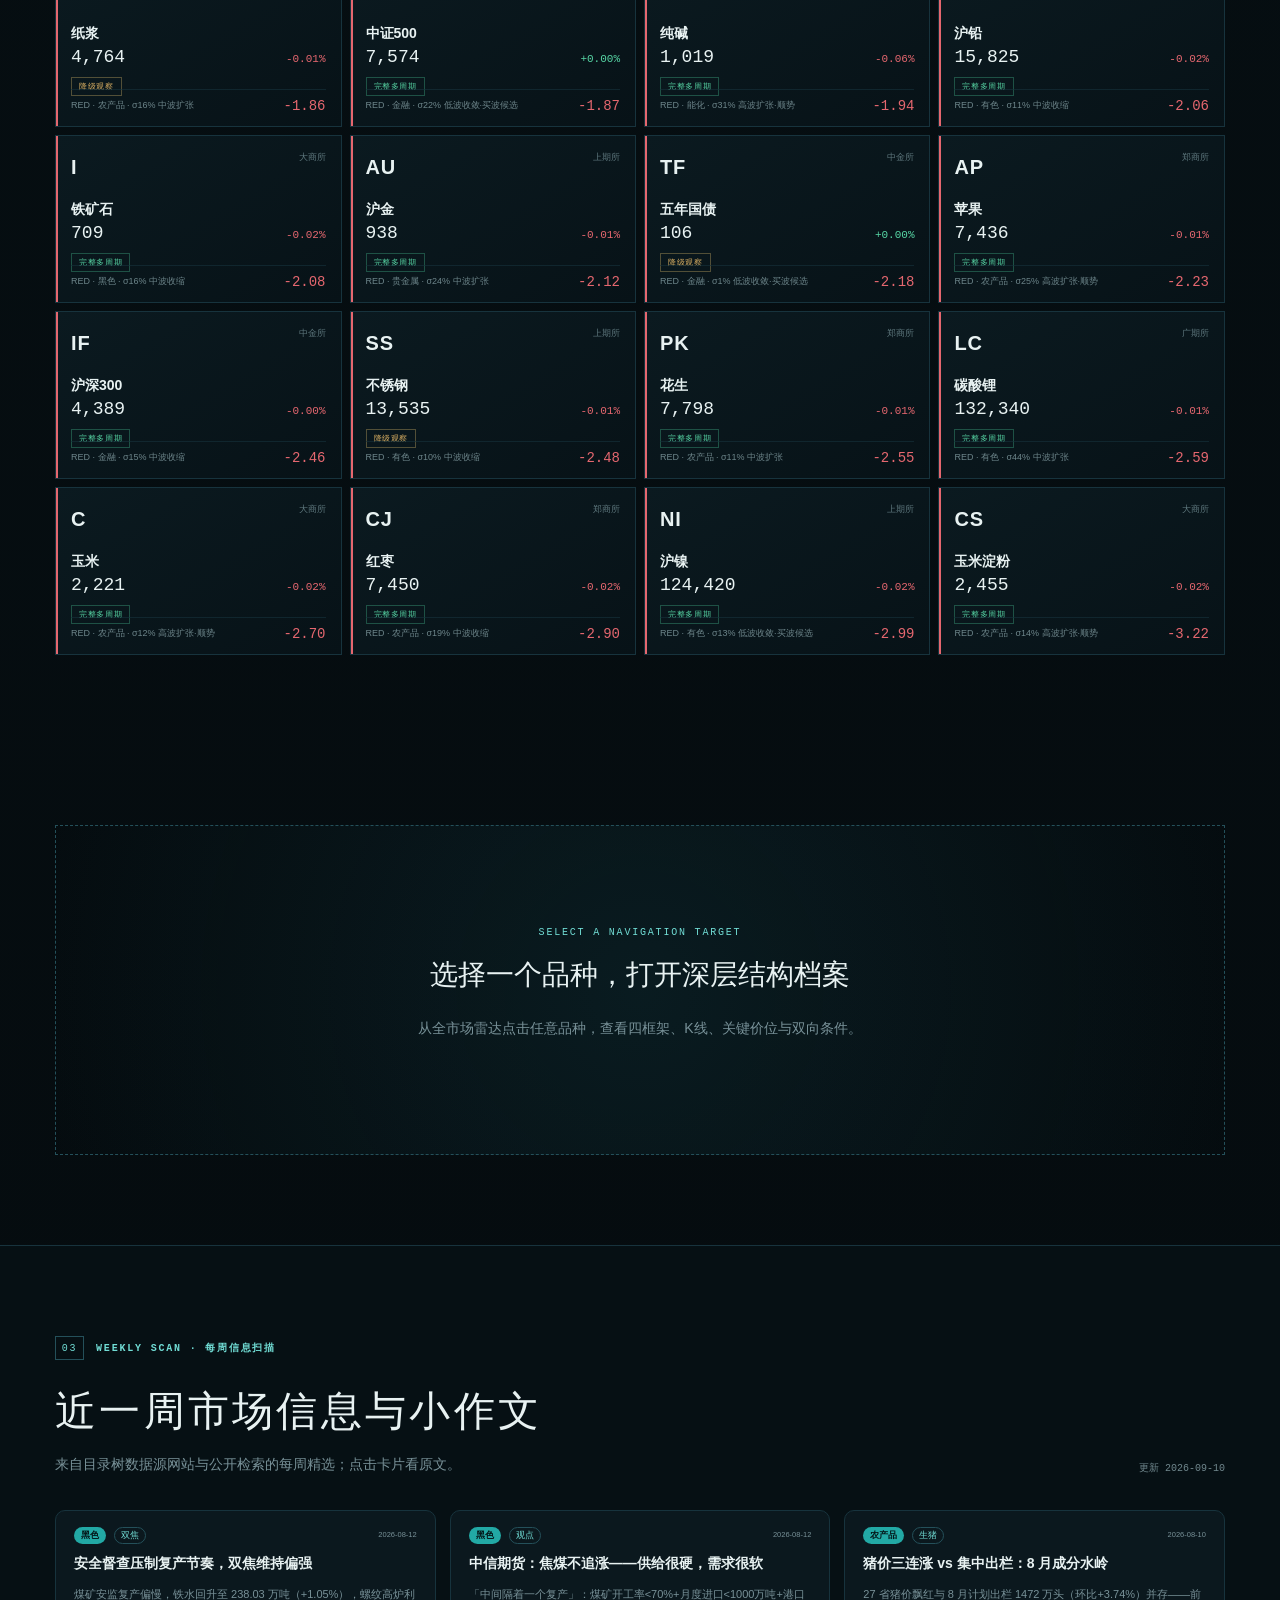
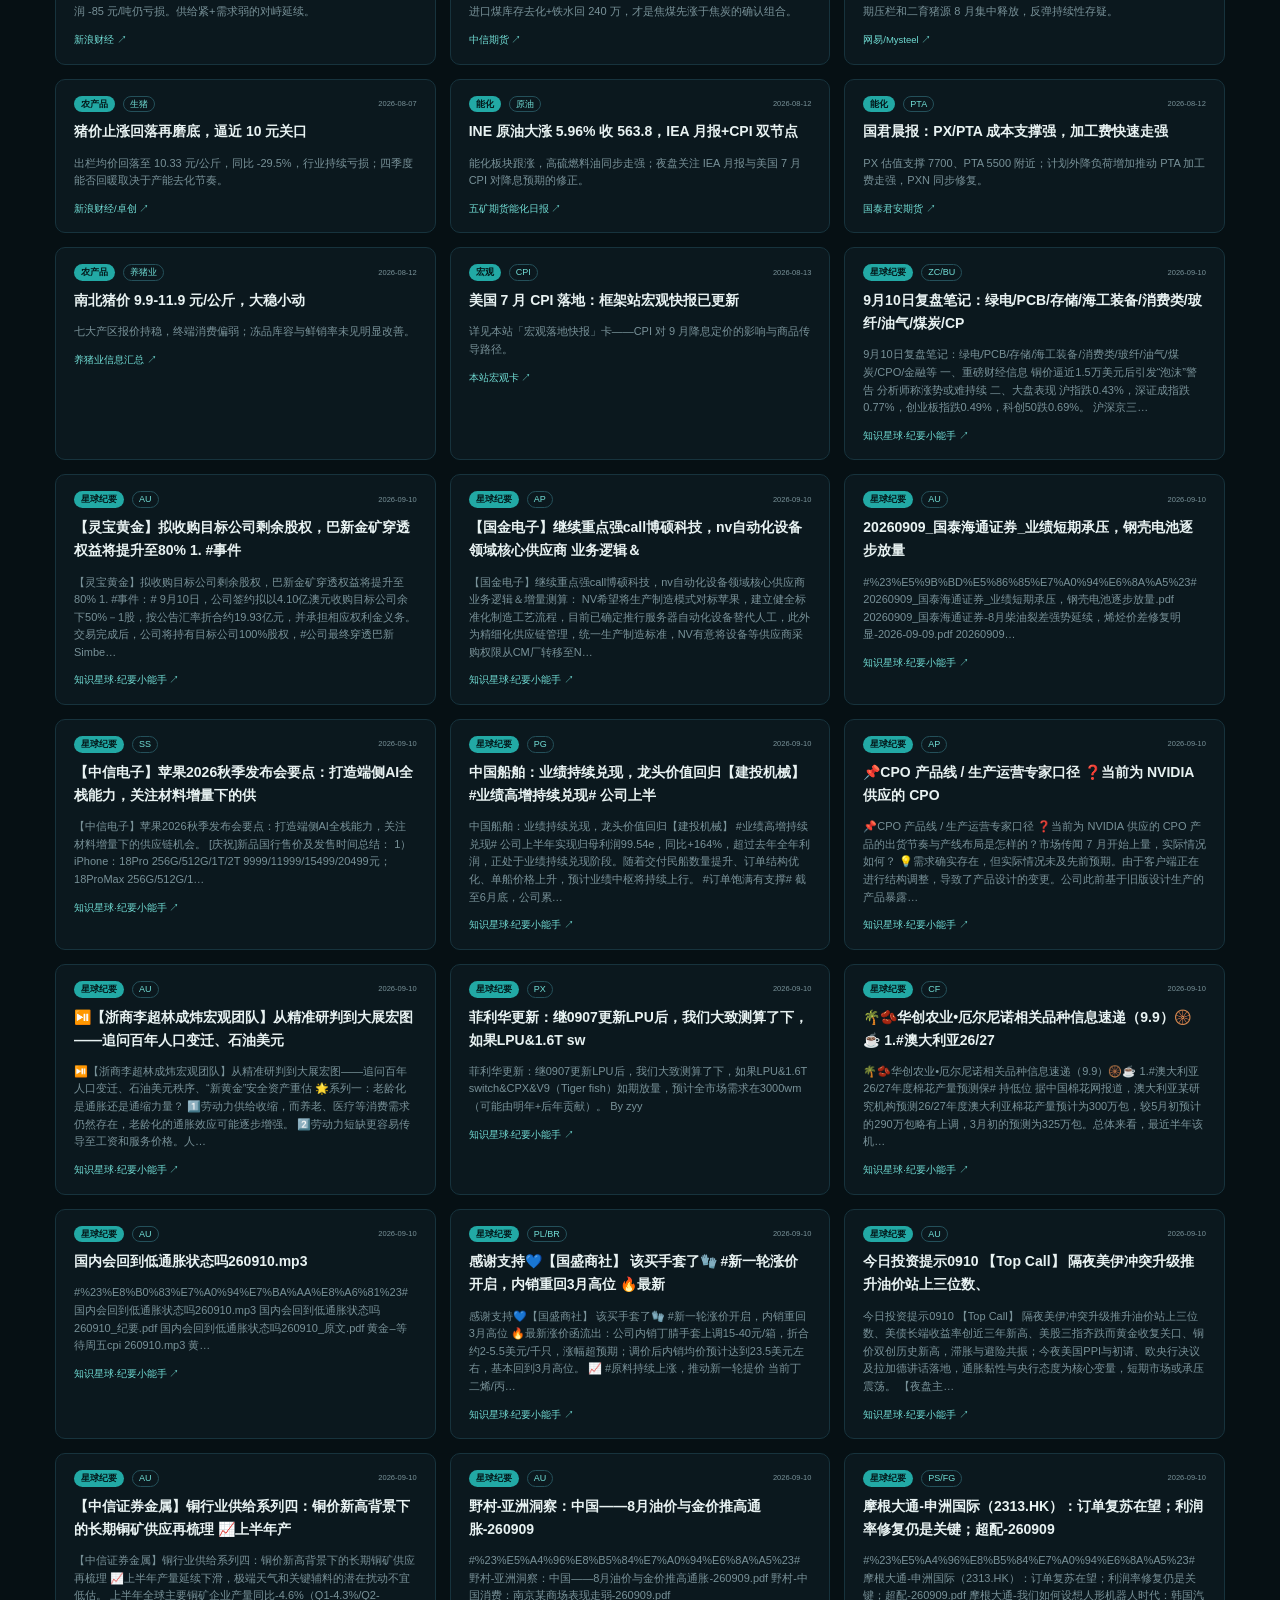
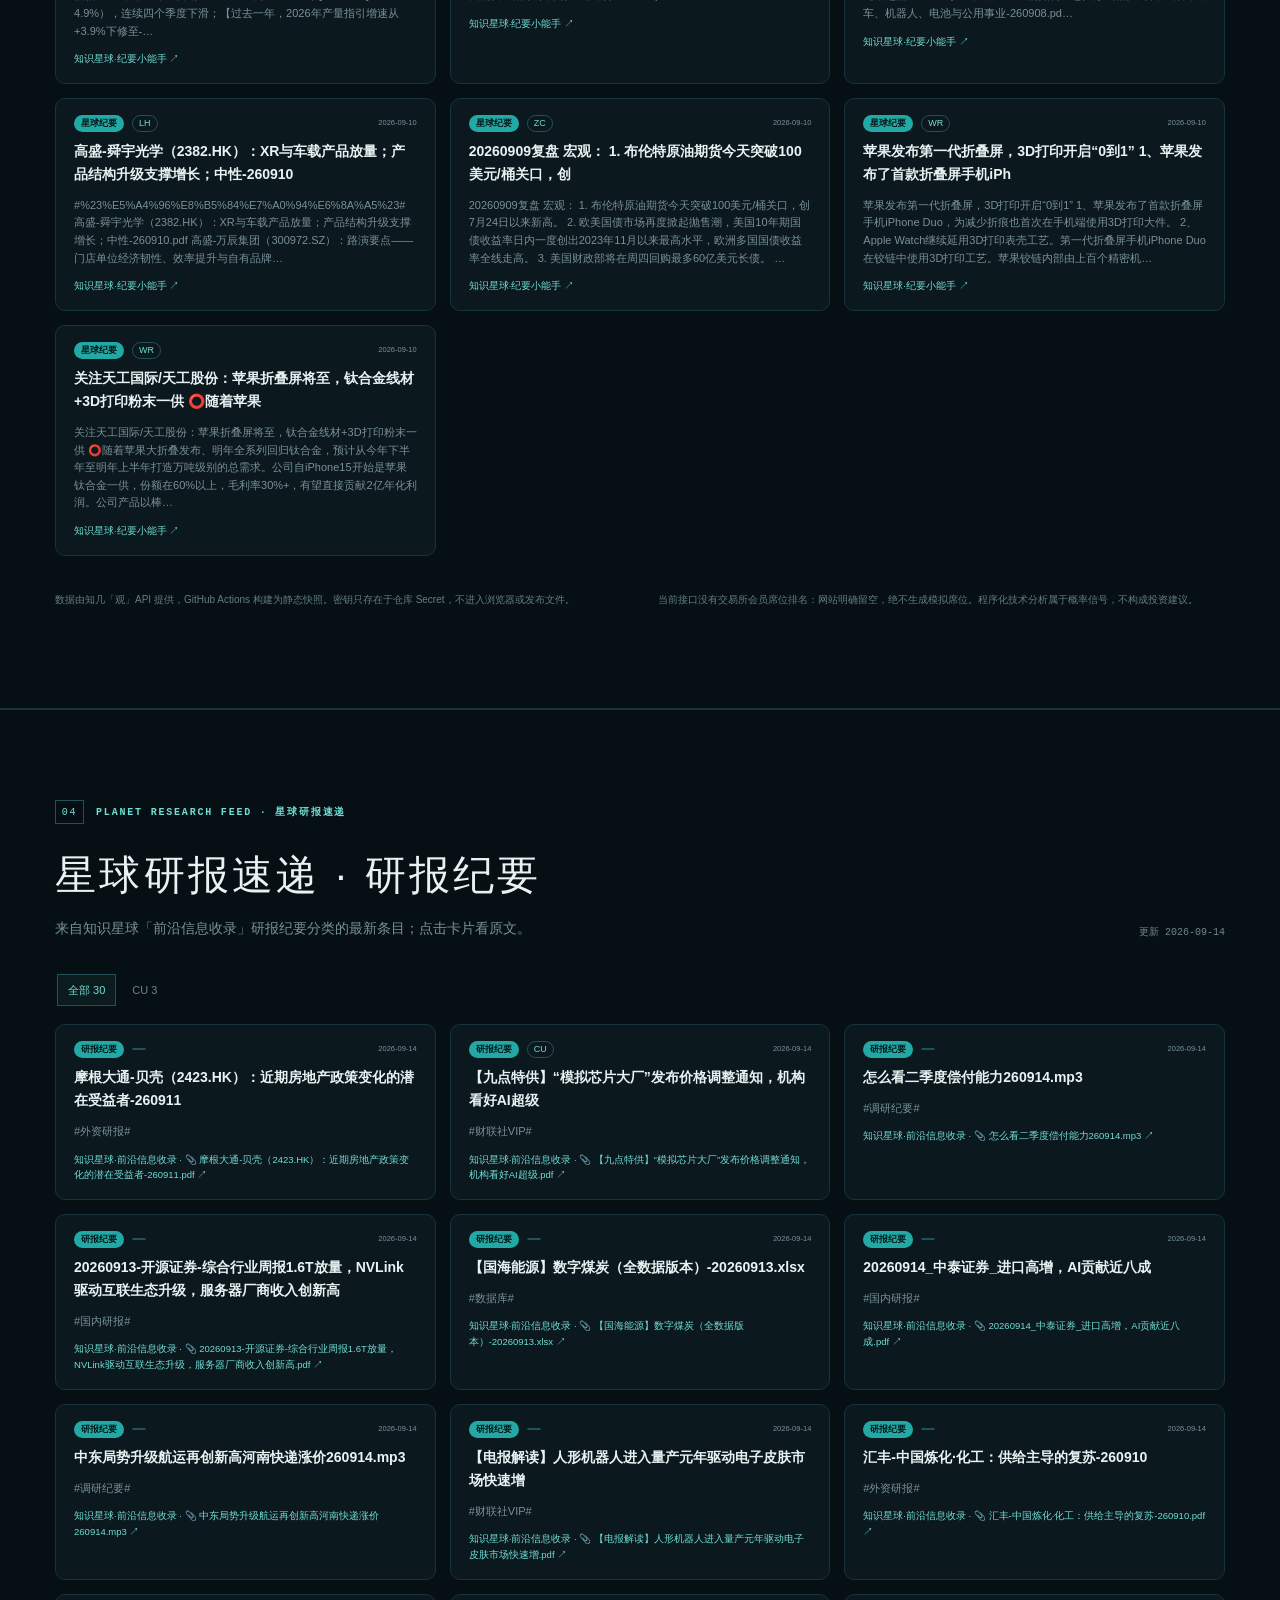
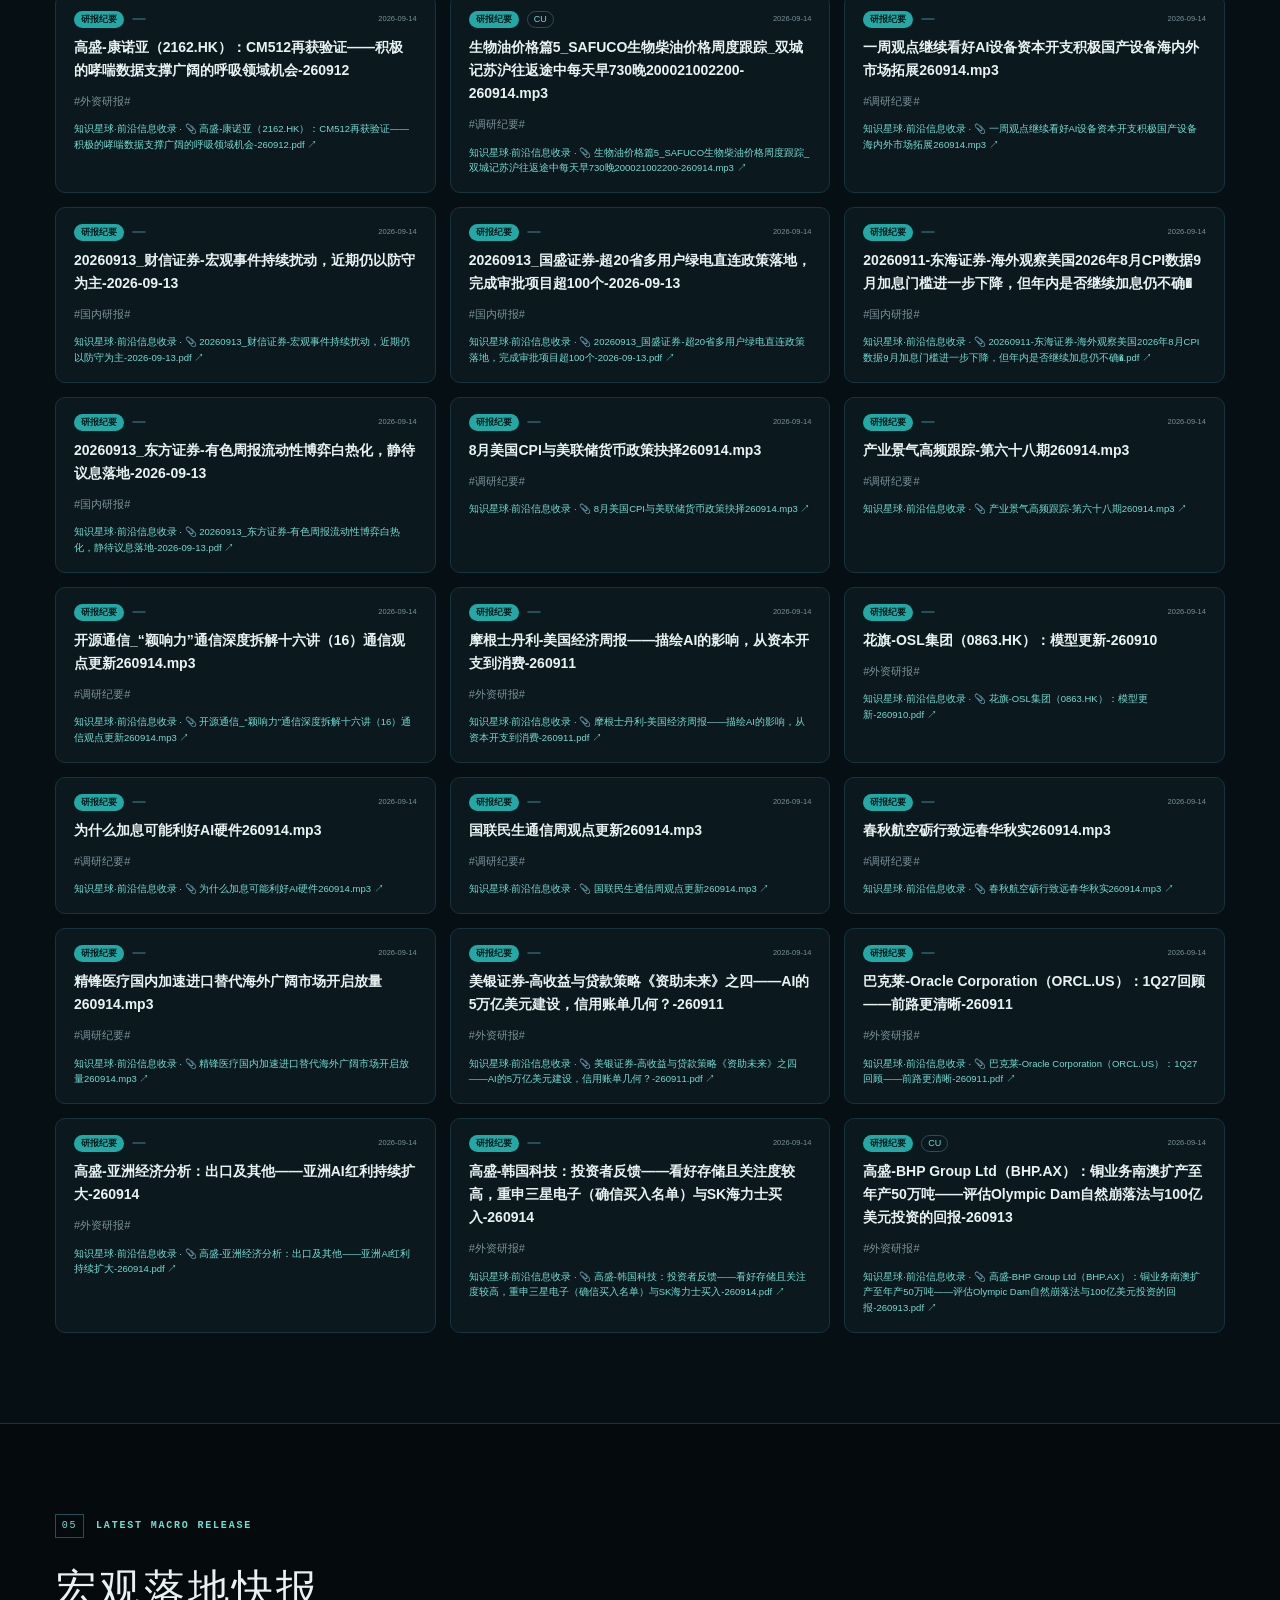
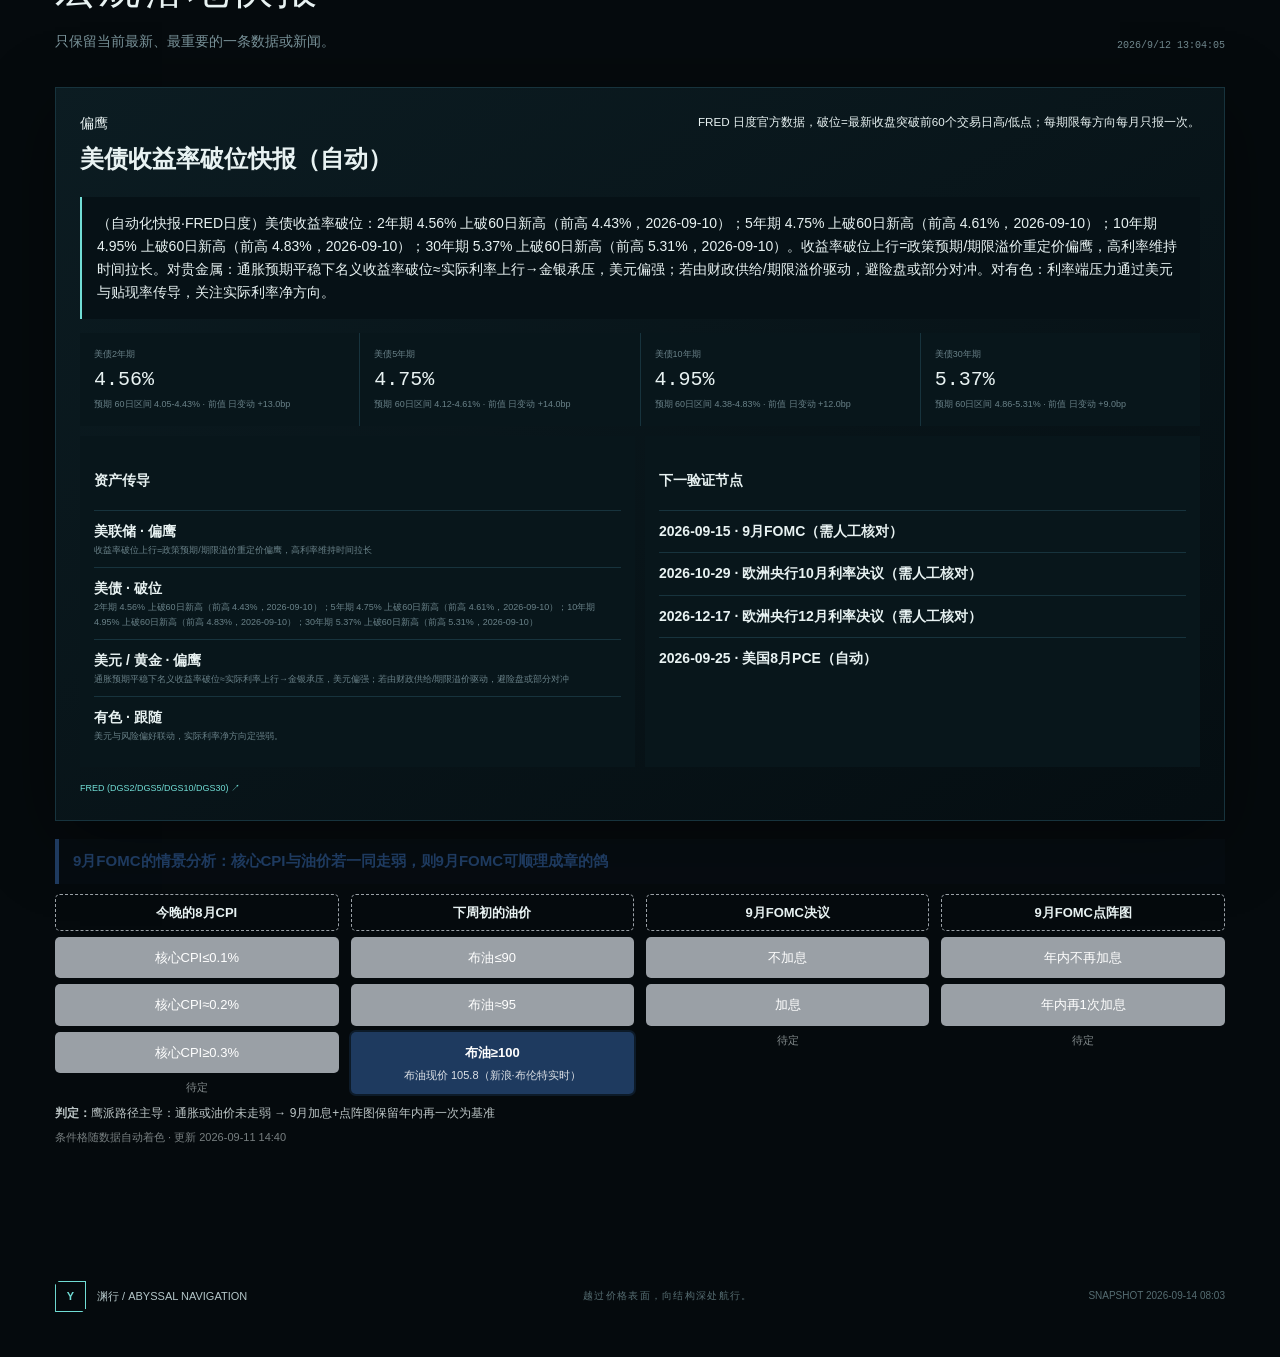
==== commit 654cf717: "研报速递加品种筛选chip(全部/CU/LC/SI按tag过滤),构建脚本按url去重" ====
--- a/index.html
+++ b/index.html
@@ -126,7 +126,7 @@
     </section>
 
     <section class="method section" id="method"><div class="section-kicker"><span>03</span><b>WEEKLY SCAN · 每周信息扫描</b></div><div class="section-title"><div><h2>近一周市场信息与小作文</h2><p>来自目录树数据源网站与公开检索的每周精选；点击卡片看原文。</p></div><div class="build-state" id="newsTime">—</div></div><div class="news-grid" id="newsGrid"></div><div class="provenance"><p>数据由知几「观」API 提供，GitHub Actions 构建为静态快照。密钥只存在于仓库 Secret，不进入浏览器或发布文件。</p><p>当前接口没有交易所会员席位排名：网站明确留空，绝不生成模拟席位。程序化技术分析属于概率信号，不构成投资建议。</p></div></section>
-    <section class="method section" id="research"><div class="section-kicker"><span>04</span><b>PLANET RESEARCH FEED · 星球研报速递</b></div><div class="section-title"><div><h2>星球研报速递 · 研报纪要</h2><p>来自知识星球「前沿信息收录」研报纪要分类的最新条目；点击卡片看原文。</p></div><div class="build-state" id="researchTime">—</div></div><div class="news-grid" id="researchGrid"></div></section>
+    <section class="method section" id="research"><div class="section-kicker"><span>04</span><b>PLANET RESEARCH FEED · 星球研报速递</b></div><div class="section-title"><div><h2>星球研报速递 · 研报纪要</h2><p>来自知识星球「前沿信息收录」研报纪要分类的最新条目；点击卡片看原文。</p></div><div class="build-state" id="researchTime">—</div></div><div class="sector-filters research-filters" id="researchFilters"></div><div class="news-grid" id="researchGrid"></div></section>
     <section class="macro section" id="macro"><div class="section-kicker"><span>05</span><b>LATEST MACRO RELEASE</b></div><div class="section-title"><div><h2>宏观落地快报</h2><p>只保留当前最新、最重要的一条数据或新闻。</p></div><div class="build-state" id="macroTime">—</div></div><article class="macro-card dark-panel"><header><div><span id="macroStance">—</span><h3 id="macroTitle">载入中</h3></div><small id="macroVerify">—</small></header><p id="macroConclusion">—</p><div class="macro-metrics" id="macroMetrics"></div><div class="macro-grid"><section><h4>资产传导</h4><div id="macroTransmission"></div></section><section><h4>下一验证节点</h4><div id="macroNext"></div></section></div><footer id="macroSources"></footer></article><div class="fomc-tree" id="fomcTree"></div></section>
   </main>
   <footer><a class="identity" href="#cover"><i>Y</i><span>渊行 / ABYSSAL NAVIGATION</span></a><p>越过价格表面，向结构深处航行。</p><span id="footerUpdated">—</span></footer>
--- a/styles.css
+++ b/styles.css
@@ -37,7 +37,8 @@
 @media (max-width:900px){.fund-body{grid-template-columns:1fr}}
 
 /* 每周信息扫描（2026-08-13） */
-.news-grid{display:grid;grid-template-columns:repeat(auto-fill,minmax(320px,1fr));gap:14px;margin-top:18px}
+.news-grid{display:grid;grid-template-columns:repeat(auto-fill,minmax(320px,1fr));gap:14px;margin-top:18px}
+.research-filters{margin:14px 2px 0}
 .news-card{display:block;padding:16px 18px;background:var(--panel);border:1px solid var(--line);border-radius:10px;color:var(--text);text-decoration:none;transition:.18s}
 .news-card:hover{border-color:var(--cyan2);transform:translateY(-2px)}
 .news-card header{display:flex;gap:8px;align-items:center;font-size:9px;color:var(--muted)}
